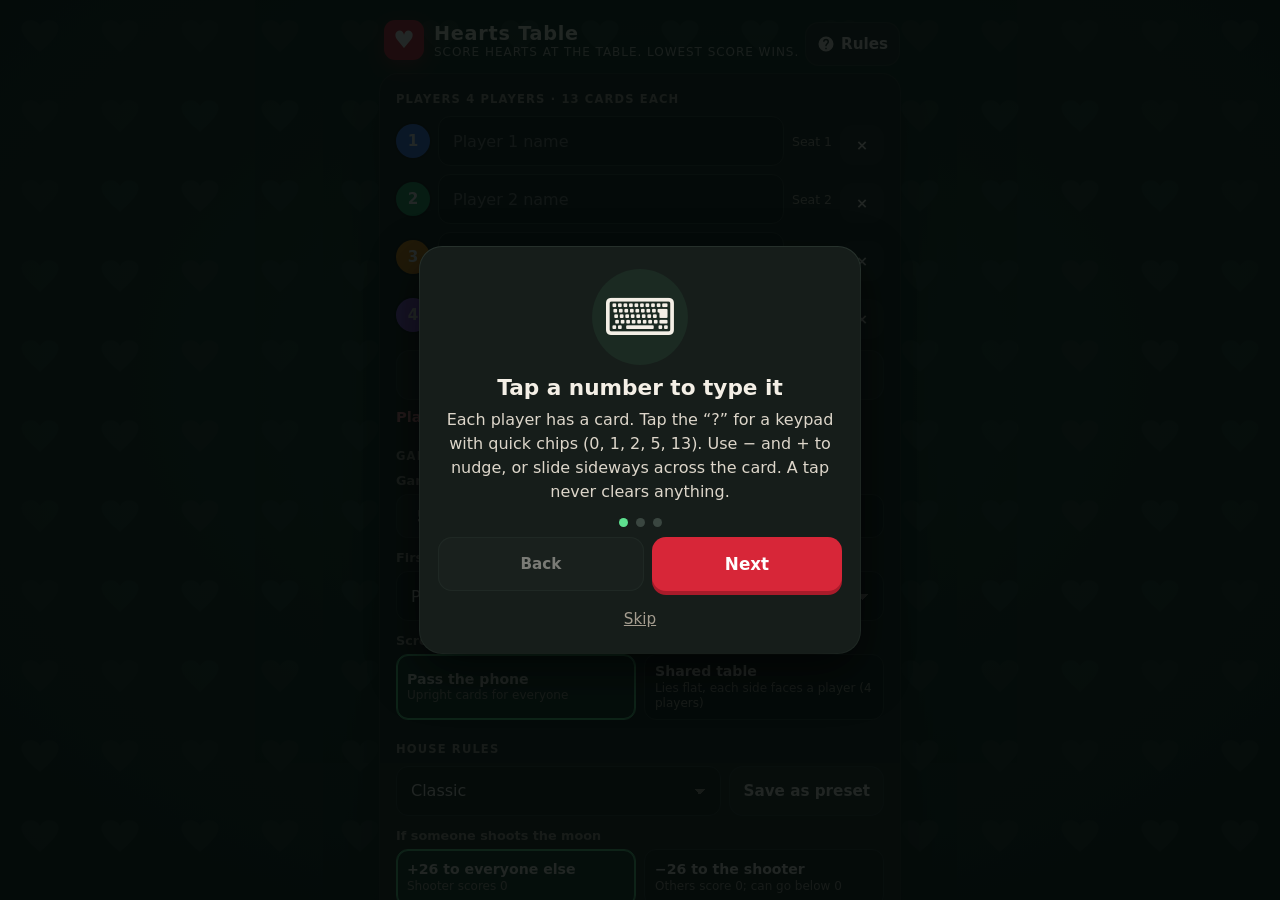
==== publish/index.html @ ed2d2f63 "Hearts Table v5: pass-the-phone scorekeeper, shared-table option, history, tests" ====
<!DOCTYPE html>
<html lang="en">
<head>
<meta charset="utf-8">
<meta name="viewport" content="width=device-width, initial-scale=1, maximum-scale=1, user-scalable=no, viewport-fit=cover">
<meta name="theme-color" content="#08120e">
<meta name="color-scheme" content="dark">
<meta name="apple-mobile-web-app-capable" content="yes">
<meta name="mobile-web-app-capable" content="yes">
<meta name="apple-mobile-web-app-status-bar-style" content="black-translucent">
<meta name="apple-mobile-web-app-title" content="Hearts">
<meta name="format-detection" content="telephone=no">
<meta name="description" content="A Hearts scorekeeper for 3 to 6 players. Scores stay on this device.">
<meta name="referrer" content="no-referrer">
<title>Hearts Table</title>
<link rel="manifest" href="manifest.webmanifest">
<link rel="apple-touch-icon" href="apple-touch-icon.png">
<link rel="icon" href="data:image/svg+xml,%3Csvg xmlns='http://www.w3.org/2000/svg' viewBox='0 0 64 64'%3E%3Crect width='64' height='64' rx='14' fill='%23f7f1e5'/%3E%3Cpath d='M32 52S8 36 8 22a12 12 0 0 1 24-4 12 12 0 0 1 24 4c0 14-24 30-24 30z' fill='%23d72638'/%3E%3C/svg%3E">
<style>
:root {
  --felt: #143d2e; --felt-deep: #0b2218; --cream: #f7f1e5; --paper: #fffdf7;
  --ink: #1c1916; --muted: #6b6258; --line: #e4d9c5;
  --heart: #d72638; --heart-deep: #a81b2a; --gold: #c9a227;
  --good: #1f7a4d; --bad: #c0392b;
  --shadow: 0 10px 28px rgba(0,0,0,.28);
  --side: 28vmin; --vert: 27vh; --gap: 8px;
  --sans: system-ui, -apple-system, "SF Pro Text", "Segoe UI", Roboto, sans-serif;
}
* { box-sizing: border-box; -webkit-tap-highlight-color: transparent; }
html, body {
  margin: 0; padding: 0; height: 100%; overflow: hidden; overscroll-behavior: none;
  background: var(--felt-deep); color: var(--ink); font-family: var(--sans);
  -webkit-user-select: none; user-select: none; -webkit-touch-callout: none;
  touch-action: manipulation; -webkit-text-size-adjust: 100%;
}
@supports (height: 100dvh) { :root { --vert: 27dvh; } }
body {
  background: radial-gradient(1400px 900px at 50% 40%, #1c553f 0%, var(--felt) 48%, var(--felt-deep) 100%);
}
body::before {
  content: ""; position: fixed; inset: 0; pointer-events: none; opacity: .06;
  background-image: url("data:image/svg+xml,%3Csvg xmlns='http://www.w3.org/2000/svg' width='80' height='80' viewBox='0 0 80 80'%3E%3Cpath d='M40 26c-3.2-6.8-12-7.4-16.2-3.2C19.4 27.2 19.6 35 40 52 60.4 35 60.6 27.2 56.2 22.8 52 18.6 43.2 19.2 40 26z' fill='%23fff'/%3E%3C/svg%3E");
}
button, input { font-family: inherit; }
button { cursor: pointer; border: 0; }
button:disabled { cursor: default; opacity: .45; }
input { -webkit-user-select: text; user-select: text; }
h1, h2, p { margin: 0; }
[hidden] { display: none !important; }
svg.ic { width: 1.2em; height: 1.2em; fill: currentColor; flex: 0 0 auto; }

/* ---------- setup ---------- */
.setup {
  position: fixed; inset: 0; overflow-y: auto; touch-action: pan-y; -webkit-overflow-scrolling: touch;
  padding: calc(14px + env(safe-area-inset-top)) 14px calc(24px + env(safe-area-inset-bottom));
}
.setup .wrap { width: min(520px, 100%); margin: 0 auto; }
.brand { display: flex; align-items: center; gap: 10px; color: var(--cream); padding: 6px 4px 14px; }
.brand-mark { width: 40px; height: 40px; border-radius: 11px; background: var(--cream); color: var(--heart); display: grid; place-items: center; font-size: 24px; }
.brand h1 { font-size: 1.2rem; letter-spacing: .04em; }
.brand .sub { font-size: .75rem; letter-spacing: .08em; text-transform: uppercase; color: rgba(247,241,229,.7); }
.sheet-card { background: var(--cream); border-radius: 18px; box-shadow: var(--shadow); padding: 18px 16px 16px; }
.kicker { font-size: .72rem; letter-spacing: .1em; text-transform: uppercase; color: var(--muted); font-weight: 700; margin-bottom: 10px; }
.lede { color: var(--muted); font-size: .95rem; line-height: 1.4; margin: -4px 0 14px; }
label.field { display: block; margin-bottom: 12px; }
label.field span, .field-label { display: block; font-size: .8rem; font-weight: 650; color: var(--muted); margin-bottom: 6px; }
input[type="text"], input[type="number"] {
  width: 100%; min-height: 48px; border: 1.5px solid var(--line); background: var(--paper);
  border-radius: 12px; padding: 0 14px; font-size: 16px; color: var(--ink); outline: none;
}
input:focus { border-color: #2f6b52; box-shadow: 0 0 0 3px rgba(31,122,77,.18); }
.seg { display: grid; grid-template-columns: 1fr 1fr; gap: 8px; margin-bottom: 18px; }
.seg button {
  min-height: 58px; padding: 8px 10px; border-radius: 12px; border: 1.5px solid var(--line);
  background: var(--paper); color: var(--ink); text-align: left; font-size: .88rem; font-weight: 650; line-height: 1.25;
}
.seg button small { display: block; font-weight: 500; color: var(--muted); font-size: .75rem; }
.seg button[aria-pressed="true"] { border-color: #2f6b52; background: #e7f3ec; box-shadow: inset 0 0 0 1px #2f6b52; }
.primary, .ghost, .danger { border-radius: 14px; font-weight: 700; }
.primary { width: 100%; min-height: 54px; background: var(--heart); color: #fff; font-size: 1.05rem; box-shadow: 0 4px 0 var(--heart-deep); }
.primary:active { transform: translateY(2px); box-shadow: 0 2px 0 var(--heart-deep); }
.primary:disabled { box-shadow: none; transform: none; }
.ghost { min-height: 46px; padding: 0 14px; background: #efe7d6; color: var(--ink); font-size: .95rem; }
.danger { min-height: 46px; padding: 0 14px; background: #f8e4e4; color: var(--heart-deep); font-size: .95rem; }
.seatmap { display: grid; place-items: center; margin: 2px 0 14px; color: var(--muted); font-size: .8rem; text-align: center; line-height: 1.4; }
.wake-note { margin-top: 12px; font-size: .82rem; color: var(--muted); line-height: 1.4; }

/* ---------- table ---------- */
.table {
  position: fixed; inset: 0; display: grid;
  grid-template-columns: var(--side) 1fr var(--side);
  grid-template-rows: var(--vert) 1fr var(--vert);
  gap: var(--gap);
  padding: calc(var(--gap) + env(safe-area-inset-top)) calc(var(--gap) + env(safe-area-inset-right)) calc(var(--gap) + env(safe-area-inset-bottom)) calc(var(--gap) + env(safe-area-inset-left));
  touch-action: none;
}
.table * { touch-action: none; }
.q { position: relative; min-width: 0; min-height: 0; }
.q-top { grid-column: 1 / 4; grid-row: 1; }
.q-bottom { grid-column: 1 / 4; grid-row: 3; }
.q-left { grid-column: 1; grid-row: 2; }
.q-right { grid-column: 3; grid-row: 2; }
.hub { grid-column: 2; grid-row: 2; }

.panel {
  position: absolute; left: 50%; top: 50%;
  transform: translate(-50%, -50%) rotate(var(--rot, 0deg));
  background: var(--paper); border-radius: clamp(14px, 3vmin, 26px);
  box-shadow: 0 6px 18px rgba(0,0,0,.28), inset 0 0 0 2px rgba(255,255,255,.35);
  display: flex; justify-content: space-between; align-items: stretch; gap: 10px;
  padding: clamp(8px, 1.8vmin, 16px) clamp(10px, 2.4vmin, 20px);
  touch-action: none; cursor: grab; z-index: 1;
}
.panel.jogging { z-index: 40; box-shadow: 0 0 0 4px rgba(255,255,255,.65), 0 10px 26px rgba(0,0,0,.4); }
.panel.lead { box-shadow: 0 6px 18px rgba(0,0,0,.28), 0 0 0 3px var(--gold); }
.panel .pcol { display: flex; flex-direction: column; justify-content: space-between; min-width: 0; pointer-events: none; }
.panel .pright { align-items: flex-end; pointer-events: none; }
.pname { font-weight: 780; font-size: clamp(.95rem, 2.6vmin, 1.5rem); white-space: nowrap; overflow: hidden; text-overflow: ellipsis; letter-spacing: .01em; }
.ptotal { font-weight: 800; font-size: clamp(2.1rem, 8.4vmin, 4.6rem); line-height: 1; letter-spacing: -.03em; font-variant-numeric: tabular-nums; }
.ptotal small { display: block; font-size: .72rem; letter-spacing: .12em; text-transform: uppercase; font-weight: 700; opacity: .6; margin-bottom: 2px; }
.ppass { font-size: clamp(.68rem, 1.8vmin, .95rem); font-weight: 700; letter-spacing: .05em; text-transform: uppercase; opacity: .65; white-space: nowrap; }
.ptag { font-size: .68rem; letter-spacing: .1em; text-transform: uppercase; font-weight: 800; color: #8a6d12; min-height: 1em; }
.pval {
  min-width: 1.7em; padding: .04em .22em; text-align: center; background: rgba(255,255,255,.92);
  border: 2px solid var(--line); border-radius: 14px; color: var(--ink);
  font-size: clamp(2rem, 7.4vmin, 4rem); font-weight: 800; line-height: 1.12; font-variant-numeric: tabular-nums;
}
.pval.unknown { color: var(--muted); font-weight: 650; }
.panel.jogging .pval { border-color: #2f6b52; background: #e7f3ec; }
.pacts { display: flex; gap: 8px; pointer-events: auto; }
.rest-btn, .moon-btn {
  min-height: clamp(34px, 5.4vmin, 48px); border-radius: 12px; border: 1.5px solid var(--line);
  background: #fff; color: var(--ink); font-weight: 800; font-size: clamp(.68rem, 1.9vmin, .9rem);
  letter-spacing: .05em; text-transform: uppercase; padding: 0 12px; display: inline-flex; align-items: center; justify-content: center;
}
.rest-btn { background: #e7f3ec; color: var(--good); border-color: #bfe0cd; }
.moon-btn { min-width: clamp(34px, 5.4vmin, 48px); padding: 0; background: #1c2438; color: #f3e2a8; border-color: #1c2438; }
.moon-btn svg { width: 1.5em; height: 1.5em; }
.panel.heat-dark { color: #fffdf7; }
.panel.heat-dark .ptag { color: #fff3c0; }
.panel.heat-dark .pval { color: var(--ink); }

/* ---------- aperture dial (per seat, rotates with the panel) ---------- */
.qdial {
  position: absolute; left: 50%; bottom: calc(100% + 10px); transform: translateX(-50%);
  width: clamp(240px, 50vmin, 360px); pointer-events: none; z-index: 5;
}
.jog-card {
  background: #141210; color: #fffdf7; border-radius: 24px; padding: 12px 10px 10px; text-align: center;
  box-shadow: 0 18px 44px rgba(0,0,0,.55), 0 0 0 2px rgba(255,255,255,.12);
}
.jog-name { font-size: .78rem; letter-spacing: .1em; text-transform: uppercase; font-weight: 700; color: rgba(247,241,229,.68); }
.jog-value { font-size: clamp(2.8rem, 8vmin, 4.4rem); font-weight: 780; letter-spacing: -.04em; line-height: 1; margin: 2px 0; font-variant-numeric: tabular-nums; color: #fffdf7; text-shadow: 0 0 24px rgba(255,45,61,.18); }
.jog-caption { min-height: 1.15em; color: #ff9aa3; font-weight: 800; letter-spacing: .08em; text-transform: uppercase; font-size: .72rem; }
.jog-dial { position: relative; height: clamp(58px, 9vmin, 84px); margin: 4px 0 0; overflow: hidden; }
.jog-arc { position: absolute; left: 50%; top: 14px; width: 0; height: 0; }
.jog-tick { position: absolute; left: 0; top: 0; width: 40px; margin-left: -20px; display: flex; flex-direction: column; align-items: center; color: rgba(255,253,247,.9); font-weight: 700; font-variant-numeric: tabular-nums; will-change: transform, opacity; }
.jog-tick-mark { width: 2px; height: 12px; border-radius: 2px; background: rgba(255,253,247,.42); margin-bottom: 5px; }
.jog-tick.current .jog-tick-mark { width: 3px; height: 18px; background: currentColor; }
.jog-tick-num { font-size: .95rem; line-height: 1; }
.jog-tick.current .jog-tick-num { font-size: 1.12rem; font-weight: 800; }
.jog-notch { position: absolute; left: 50%; top: 0; z-index: 2; width: 0; height: 0; border-left: 6px solid transparent; border-right: 6px solid transparent; border-top: 8px solid #fffdf7; transform: translateX(-50%); }
.jog-fade { position: absolute; inset: 0; z-index: 3; background: linear-gradient(90deg, #141210 0%, rgba(20,18,16,0) 22%, rgba(20,18,16,0) 78%, #141210 100%); }
.jog-range { display: flex; justify-content: space-between; padding: 0 16px; font-size: .75rem; font-weight: 700; color: rgba(247,241,229,.55); }
.jog-moon { margin: 8px 12px 2px; display: none; align-items: center; gap: 8px; color: #f3e2a8; font-size: .72rem; font-weight: 800; letter-spacing: .08em; text-transform: uppercase; }
.jog-moon.on { display: flex; }
.jog-moon .bar { flex: 1; height: 8px; border-radius: 8px; background: rgba(255,255,255,.16); overflow: hidden; }
.jog-moon .bar i { display: block; height: 100%; width: 0%; background: linear-gradient(90deg, #f3e2a8, #ff4d5e); }
.jog-moon svg { width: 1.5em; height: 1.5em; }

/* ---------- hub ---------- */
.hub {
  position: relative; display: flex; flex-direction: column; align-items: center; justify-content: center; gap: clamp(6px, 1.4vmin, 14px);
  color: var(--cream); text-align: center; z-index: 2; min-width: 0;
}
.hub-round { font-size: clamp(1.3rem, 4.2vmin, 2.4rem); font-weight: 800; letter-spacing: .01em; }
.hub-meta { font-size: clamp(.72rem, 1.9vmin, 1rem); opacity: .8; font-weight: 650; }
.pass-glyph { width: clamp(46px, 11vmin, 96px); height: clamp(46px, 11vmin, 96px); color: #f3e2a8; }
.pass-glyph svg { width: 100%; height: 100%; fill: none; stroke: currentColor; stroke-width: 4; stroke-linecap: round; stroke-linejoin: round; }
.pass-glyph polygon { fill: currentColor; stroke: none; }
.pass-label { font-weight: 800; letter-spacing: .08em; text-transform: uppercase; font-size: clamp(.78rem, 2.2vmin, 1.1rem); color: #f3e2a8; }
.hub .primary { width: min(100%, 260px); min-height: clamp(48px, 8vmin, 72px); font-size: clamp(1rem, 2.8vmin, 1.5rem); display: inline-flex; align-items: center; justify-content: center; gap: 8px; }
.hub-row { display: flex; gap: clamp(6px, 1.2vmin, 12px); justify-content: center; flex-wrap: wrap; }
.hub-btn {
  min-width: clamp(44px, 7.4vmin, 68px); min-height: clamp(44px, 7.4vmin, 68px); border-radius: 16px; background: rgba(255,255,255,.12);
  color: var(--cream); display: inline-flex; flex-direction: column; align-items: center; justify-content: center; gap: 2px; font-size: clamp(.6rem, 1.5vmin, .78rem); font-weight: 700; padding: 0 8px;
}
.hub-btn svg { width: clamp(20px, 3.4vmin, 30px); height: clamp(20px, 3.4vmin, 30px); }
.hub-btn:active { transform: scale(.96); background: rgba(255,255,255,.2); }
.hub-status { font-size: clamp(.68rem, 1.7vmin, .9rem); font-weight: 700; opacity: .9; font-variant-numeric: tabular-nums; }
.hub-status.ok { color: #9fe8bd; }
.hub-status.bad { color: #ffb0a8; }
.hub-hint { font-size: clamp(.62rem, 1.5vmin, .8rem); opacity: .6; line-height: 1.3; max-width: 22em; }
.wake { display: inline-flex; align-items: center; gap: 6px; font-size: clamp(.62rem, 1.5vmin, .8rem); font-weight: 700; background: rgba(255,255,255,.1); color: var(--cream); border-radius: 99px; padding: 5px 10px; min-height: 28px; }
.wake i { width: 8px; height: 8px; border-radius: 50%; background: #6b6258; display: inline-block; }
.wake.on i { background: #5ee08f; box-shadow: 0 0 8px #5ee08f; }
.wake.warn { background: rgba(255,200,120,.2); color: #ffd9a0; }
.wake.warn i { background: #ffb347; }
.winner { background: linear-gradient(180deg, #f8e7a6, #f1d57a); color: #3a2d08; border-radius: 18px; padding: 12px 14px; box-shadow: var(--shadow); width: min(100%, 280px); }
.winner h2 { font-size: clamp(1.1rem, 3.4vmin, 1.9rem); }
.winner p { margin-top: 2px; font-size: clamp(.8rem, 2vmin, 1rem); }
.edit-banner { background: rgba(255,255,255,.14); border-radius: 14px; padding: 8px 12px; font-weight: 700; font-size: clamp(.78rem, 2vmin, 1rem); width: min(100%, 280px); }

/* ---------- toast / modal / sheet ---------- */
.toast { position: fixed; left: 50%; top: 50%; transform: translate(-50%, -50%); z-index: 150; background: #1c1916; color: #fff; padding: 14px 18px; border-radius: 14px; font-size: 1rem; max-width: min(420px, calc(100% - 28px)); text-align: center; box-shadow: var(--shadow); display: none; pointer-events: none; }
.toast.show { display: block; }
.modal-back { position: fixed; inset: 0; z-index: 120; background: rgba(0,0,0,.5); display: none; align-items: center; justify-content: center; padding: 16px; touch-action: pan-y; }
.modal-back.show { display: flex; }
.modal { width: min(460px, 100%); max-height: 92%; overflow-y: auto; background: var(--cream); border-radius: 20px; padding: 18px 16px 16px; box-shadow: var(--shadow); }
.modal h2 { font-size: 1.15rem; margin-bottom: 8px; }
.modal p { color: var(--muted); font-size: .95rem; line-height: 1.4; margin-bottom: 14px; }
.row-actions { display: flex; gap: 8px; margin-top: 10px; }
.row-actions > * { flex: 1; }
.sheet { position: fixed; inset: 0; z-index: 110; background: rgba(8,20,14,.82); display: none; padding: calc(14px + env(safe-area-inset-top)) 14px calc(14px + env(safe-area-inset-bottom)); overflow-y: auto; touch-action: pan-y; -webkit-overflow-scrolling: touch; }
.sheet.show { display: block; }
.sheet .wrap { width: min(540px, 100%); margin: 0 auto; }
.sheet-head { display: flex; align-items: center; justify-content: space-between; color: var(--cream); margin-bottom: 10px; }
.sheet-head h2 { font-size: 1.2rem; }
.sheet-head .ghost { min-height: 44px; }
.hist-item { background: var(--cream); border-radius: 16px; padding: 12px 14px; margin-bottom: 10px; }
.hist-item .top { display: flex; justify-content: space-between; align-items: baseline; margin-bottom: 6px; }
.hist-item .rlabel { font-weight: 800; }
.hist-item .rpass { color: var(--muted); font-size: .82rem; }
.hist-grid { display: grid; grid-template-columns: 1fr 1fr; gap: 2px 12px; font-size: .92rem; }
.hist-grid span { color: var(--muted); }
.hist-grid strong { font-weight: 800; }
.moon-note { margin-top: 6px; font-size: .82rem; color: #3a3a6a; font-weight: 700; }
.menu-list { display: grid; gap: 10px; }
.menu-list .ghost, .menu-list .danger { width: 100%; text-align: left; padding: 0 16px; min-height: 54px; }
.empty { color: var(--cream); opacity: .8; }

/* ---------- moon stage ---------- */
#moon-stage { position: fixed; inset: 0; z-index: 200; overflow: hidden; background: #05070f; cursor: pointer; touch-action: none; }
.moon-sky {
  position: absolute; inset: 0;
  background:
    radial-gradient(2px 2px at 12% 18%, #fff 50%, transparent 52%), radial-gradient(1.5px 1.5px at 28% 62%, #fff 50%, transparent 52%),
    radial-gradient(2px 2px at 44% 10%, #fff 50%, transparent 52%), radial-gradient(1.5px 1.5px at 63% 30%, #fff 50%, transparent 52%),
    radial-gradient(2.5px 2.5px at 78% 14%, #fff 50%, transparent 52%), radial-gradient(1.5px 1.5px at 88% 52%, #fff 50%, transparent 52%),
    radial-gradient(2px 2px at 8% 84%, #fff 50%, transparent 52%), radial-gradient(1.5px 1.5px at 52% 88%, #fff 50%, transparent 52%),
    radial-gradient(2px 2px at 92% 90%, #fff 50%, transparent 52%), radial-gradient(1.5px 1.5px at 35% 40%, #fff 50%, transparent 52%),
    radial-gradient(900px 700px at 50% 38%, #1b2b5c 0%, #0b1330 55%, #05070f 100%);
}
.moon-svg { position: absolute; inset: 0; width: 100%; height: 100%; overflow: visible; }
.moon-cap { position: absolute; left: 50%; top: calc(100% - 7vmin); width: 0; height: 0; color: #fffdf7; z-index: 3; pointer-events: none; }
.moon-cap[data-rot="180"] { top: 7vmin; }
.moon-cap[data-rot="90"] { left: 5.5vmin; top: 50%; }
.moon-cap[data-rot="270"] { left: calc(100% - 5.5vmin); top: 50%; }
.moon-cap .capin { position: absolute; width: min(90vw, 78vh); left: calc(min(90vw, 78vh) / -2); top: -1.6em; text-align: center; transform: rotate(var(--rot, 0deg)); }
.moon-cap b { display: block; font-size: clamp(1.3rem, 5.4vmin, 3rem); font-weight: 900; text-shadow: 0 2px 10px rgba(0,0,0,.7); letter-spacing: .01em; }
.moon-cap span { display: block; font-size: clamp(.8rem, 2.4vmin, 1.3rem); font-weight: 700; opacity: .85; text-shadow: 0 2px 8px rgba(0,0,0,.7); }
.moon-hint { position: absolute; left: 0; right: 0; top: calc(env(safe-area-inset-top) + 6px); text-align: center; color: rgba(255,255,255,.5); font-size: .78rem; letter-spacing: .1em; text-transform: uppercase; pointer-events: none; }

</style>
<style>
/* ---------- v4: dark look + new screens ---------- */
:root { --night: #0a1210; --card: #161d1a; --card2: #1e2723; --edge: #2c3832; --text: #f4efe6; --dim: #a59d90; }
body { background: radial-gradient(1300px 900px at 50% 42%, #173a2c 0%, #0e2219 45%, #070d0a 100%); color: var(--text); }
.sheet-card, .modal { background: var(--card); color: var(--text); box-shadow: 0 18px 48px rgba(0,0,0,.55), 0 0 0 1px var(--edge); }
.kicker, .lede, .seatmap, .wake-note, label.field span, .field-label, .modal p { color: var(--dim); }
input[type="text"], input[type="number"], select {
  width: 100%; min-height: 50px; border: 1.5px solid var(--edge); background: #0f1513; color: var(--text);
  border-radius: 12px; padding: 0 14px; font-size: 16px; outline: none; font-family: inherit;
}
select { appearance: none; -webkit-appearance: none; background-image: linear-gradient(45deg, transparent 50%, var(--dim) 50%), linear-gradient(135deg, var(--dim) 50%, transparent 50%); background-position: calc(100% - 20px) 22px, calc(100% - 14px) 22px; background-size: 6px 6px; background-repeat: no-repeat; padding-right: 34px; text-overflow: ellipsis; }
input:focus, select:focus { border-color: #5ee08f; box-shadow: 0 0 0 3px rgba(94,224,143,.18); }
.seg button { background: #0f1513; color: var(--text); border-color: var(--edge); }
.seg button small { color: var(--dim); }
.seg button[aria-pressed="true"] { border-color: #5ee08f; background: #143425; box-shadow: inset 0 0 0 1px #5ee08f; }
.ghost { background: var(--card2); color: var(--text); box-shadow: inset 0 0 0 1px var(--edge); }
.danger { background: #3a171c; color: #ffadb5; box-shadow: inset 0 0 0 1px #5a2129; }
.ghost.wide { width: 100%; min-height: 50px; margin-top: 10px; display: inline-flex; align-items: center; justify-content: center; gap: 8px; }
.ghost.small, .primary.small { min-height: 40px; font-size: .9rem; padding: 0 12px; width: auto; box-shadow: none; }
.link { background: none; color: var(--dim); text-decoration: underline; min-height: 44px; font-size: .95rem; width: 100%; margin-top: 6px; }
.count { background: #d72638; color: #fff; border-radius: 99px; padding: 1px 8px; font-size: .78rem; font-weight: 800; }
.count:empty { display: none; }
.two { display: grid; grid-template-columns: 1fr 1fr; gap: 10px; }
.brand-mark { background: #d72638; color: #fff; box-shadow: 0 6px 18px rgba(215,38,56,.4); }
.roster-wrap { margin-bottom: 12px; }
.roster { display: flex; flex-wrap: wrap; gap: 8px; }
.chip-btn { min-height: 40px; padding: 0 14px; border-radius: 99px; background: var(--card2); color: var(--text); font-weight: 700; font-size: .92rem; box-shadow: inset 0 0 0 1px var(--edge); }
.chip-btn.used { background: #143425; box-shadow: inset 0 0 0 1.5px #5ee08f; color: #b9f5cf; }
:focus-visible { outline: 3px solid #f3e2a8; outline-offset: 2px; }

/* panels: chips, delta, pop */
.pchips { display: flex; gap: 6px; justify-content: flex-end; min-height: 1.4em; }
.chip { font-size: clamp(.6rem, 1.6vmin, .8rem); font-weight: 800; letter-spacing: .06em; text-transform: uppercase; border-radius: 99px; padding: 2px 8px; line-height: 1.4; }
.chip.rank { background: rgba(0,0,0,.08); color: inherit; }
.chip.rank:empty { display: none; }
.chip.dealer { background: #1c2438; color: #f3e2a8; }
.panel.heat-dark .chip.rank { background: rgba(255,255,255,.2); }
.ptotal-wrap { display: flex; align-items: baseline; gap: 8px; min-width: 0; }
.pdelta { font-size: clamp(.62rem, 1.7vmin, .9rem); font-weight: 700; opacity: .6; white-space: nowrap; }
.ptotal.bump { color: #d72638; }
.panel.heat-dark .ptotal.bump { color: #fff3c0; }
.pval.pop { animation: pop .22s ease-out; }
@keyframes pop { 0% { transform: scale(1.18); } 100% { transform: scale(1); } }
.panel { transition: background-color .5s ease, box-shadow .3s ease; }
.panel:focus-visible { outline: 4px solid #f3e2a8; outline-offset: 3px; }

/* hub additions */
.hand-meter { width: min(100%, 220px); height: 8px; border-radius: 8px; background: rgba(255,255,255,.12); overflow: hidden; }
.hand-meter i { display: block; height: 100%; width: 0; background: linear-gradient(90deg, #fffdf7, #ff4d5e); border-radius: 8px; transition: width .25s ease; }
.hand-meter.ok i { background: linear-gradient(90deg, #5ee08f, #9fe8bd); }
.hub-btn:disabled { opacity: .35; }
.winner .row-actions { margin-top: 8px; }
.winner .ghost.small { background: rgba(0,0,0,.12); color: #3a2d08; box-shadow: none; }
.edit-banner .ghost.small { margin-left: 8px; min-height: 34px; }

/* sheets */
.sheet { background: rgba(4,9,7,.9); backdrop-filter: blur(6px); -webkit-backdrop-filter: blur(6px); }
.sheet.show { animation: fadeUp .22s ease-out; }
@keyframes fadeUp { from { opacity: 0; transform: translateY(14px); } to { opacity: 1; transform: none; } }
.hist-item { background: var(--card); color: var(--text); box-shadow: 0 0 0 1px var(--edge); }
.hist-item .rpass, .hist-grid span { color: var(--dim); }
.hist-grid small { color: var(--dim); font-size: .78rem; }
.hist-grid .shooter strong { color: #f3e2a8; }
.moon-note { color: #f3e2a8; }
.menu-list .ghost, .menu-list .danger { display: flex; align-items: center; gap: 10px; }
.toggles { display: grid; grid-template-columns: repeat(3, 1fr); gap: 8px; }
.toggle { min-height: 64px; border-radius: 14px; background: var(--card2); color: var(--text); box-shadow: inset 0 0 0 1px var(--edge); display: flex; flex-direction: column; align-items: center; justify-content: center; gap: 8px; font-weight: 700; font-size: .85rem; }
.toggle i { width: 38px; height: 22px; border-radius: 22px; background: #3b4641; position: relative; transition: background .2s; }
.toggle i::after { content: ""; position: absolute; left: 3px; top: 3px; width: 16px; height: 16px; border-radius: 50%; background: #fff; transition: transform .2s; }
.toggle[aria-pressed="true"] i { background: #2fa866; }
.toggle[aria-pressed="true"] i::after { transform: translateX(16px); }
.modal-back.show .modal { animation: fadeUp .2s ease-out; }
.resume-list { list-style: none; padding: 0; margin: 0 0 8px; display: grid; grid-template-columns: 1fr 1fr; gap: 6px 14px; }
.resume-list li { display: flex; justify-content: space-between; background: var(--card2); border-radius: 10px; padding: 8px 12px; }
.toast { background: #f4efe6; color: #1c1916; font-weight: 700; }

/* history screen */
.history { position: fixed; inset: 0; z-index: 115; background: var(--night); color: var(--text); overflow-y: auto; touch-action: pan-y; -webkit-overflow-scrolling: touch;
  padding: calc(12px + env(safe-area-inset-top)) 14px calc(24px + env(safe-area-inset-bottom)); -webkit-user-select: text; user-select: text; }
.history .wrap { width: min(760px, 100%); margin: 0 auto; }
.hist-head { display: grid; grid-template-columns: auto 1fr auto; align-items: center; gap: 10px; margin-bottom: 12px; }
.hist-head h2 { font-size: 1.35rem; text-align: center; }
.hist-mode { font-size: .72rem; color: var(--dim); letter-spacing: .06em; text-transform: uppercase; }
.tabs { display: grid; grid-template-columns: 1fr 1fr; background: var(--card); border-radius: 14px; padding: 4px; margin-bottom: 14px; box-shadow: 0 0 0 1px var(--edge); }
.tabs button { min-height: 44px; border-radius: 11px; background: none; color: var(--dim); font-weight: 800; font-size: .95rem; }
.tabs button[aria-selected="true"] { background: var(--card2); color: var(--text); box-shadow: inset 0 0 0 1px var(--edge); }
.game-list { display: grid; gap: 10px; }
.game-row { text-align: left; width: 100%; background: var(--card); color: var(--text); border-radius: 16px; padding: 14px; box-shadow: 0 0 0 1px var(--edge); display: grid; gap: 8px; }
.game-row:active { transform: scale(.99); }
.gr-top { display: flex; justify-content: space-between; gap: 10px; font-size: .82rem; color: var(--dim); }
.gr-win { display: flex; align-items: center; gap: 8px; font-weight: 850; font-size: 1.1rem; color: #f3e2a8; }
.gr-players { display: flex; flex-wrap: wrap; gap: 6px; }
.gr-players span { background: var(--card2); border-radius: 99px; padding: 4px 10px; font-size: .88rem; }
.gr-players span.w { background: #3b3214; color: #f3e2a8; }
.empty-card { background: var(--card); border-radius: 18px; padding: 28px 18px; text-align: center; box-shadow: 0 0 0 1px var(--edge); }
.empty-card svg { width: 44px; height: 44px; color: #f3e2a8; }
.empty-card p { margin-top: 8px; }
.muted { color: var(--dim); }
.small { font-size: .82rem; line-height: 1.4; margin-top: 8px; }
.backup { margin-top: 18px; }
.detail-head { background: var(--card); border-radius: 16px; padding: 14px; box-shadow: 0 0 0 1px var(--edge); margin-bottom: 12px; }
.dh-win { display: flex; align-items: center; gap: 8px; font-size: 1.3rem; font-weight: 850; color: #f3e2a8; }
.dh-meta, .dh-moons { margin-top: 6px; color: var(--dim); font-size: .88rem; line-height: 1.4; }
.dh-moons { color: #cfd7ff; }
.scoresheet { overflow-x: auto; background: var(--card); border-radius: 16px; box-shadow: 0 0 0 1px var(--edge); margin-bottom: 12px; }
.scoresheet table { width: 100%; border-collapse: collapse; font-variant-numeric: tabular-nums; }
.scoresheet th, .scoresheet td { padding: 8px 6px; text-align: center; border-bottom: 1px solid var(--edge); }
.scoresheet th { font-size: .8rem; color: var(--dim); font-weight: 800; position: sticky; top: 0; background: var(--card); white-space: nowrap; max-width: 6em; overflow: hidden; text-overflow: ellipsis; }
.scoresheet td b { display: block; font-size: 1.02rem; }
.scoresheet td small { display: block; font-size: .72rem; color: var(--dim); }
.scoresheet td.h, .scoresheet td.ps { color: var(--dim); font-weight: 700; width: 2.4em; }
.scoresheet tr.moon { background: rgba(124,140,255,.08); }
.scoresheet td.shooter b { color: #cfd7ff; }
.scoresheet tfoot td { font-weight: 900; font-size: 1.1rem; border-bottom: 0; }
.scoresheet tfoot td.win { color: #f3e2a8; background: rgba(243,226,168,.1); }
.stat-summary { display: grid; grid-template-columns: repeat(4, 1fr); gap: 8px; margin-bottom: 12px; }
.stat-summary div, .sc-grid div { background: var(--card); border-radius: 14px; padding: 10px 6px; text-align: center; box-shadow: 0 0 0 1px var(--edge); }
.stat-summary b, .sc-grid b { display: block; font-size: 1.3rem; font-weight: 850; font-variant-numeric: tabular-nums; }
.stat-summary span, .sc-grid span { font-size: .72rem; color: var(--dim); text-transform: uppercase; letter-spacing: .06em; font-weight: 700; }
.stat-list { display: grid; gap: 10px; grid-template-columns: repeat(auto-fill, minmax(300px, 1fr)); }
.stat-card { background: var(--card); border-radius: 16px; padding: 14px; box-shadow: 0 0 0 1px var(--edge); }
.stat-card.top { box-shadow: 0 0 0 2px #c9a227; }
.sc-head { display: flex; justify-content: space-between; align-items: baseline; }
.sc-name { font-weight: 850; font-size: 1.15rem; }
.sc-pct { color: #f3e2a8; font-weight: 800; }
.sc-bar { height: 6px; border-radius: 6px; background: var(--card2); margin: 8px 0 10px; overflow: hidden; }
.sc-bar i { display: block; height: 100%; background: linear-gradient(90deg, #f3e2a8, #c9a227); }
.sc-grid { display: grid; grid-template-columns: repeat(3, 1fr); gap: 6px; }
.sc-grid div { background: var(--card2); box-shadow: none; }
.sc-grid b { font-size: 1.1rem; }

/* winner screen */
.winner-screen { position: fixed; inset: 0; z-index: 130; display: grid; place-items: center; padding: 18px; background: radial-gradient(900px 700px at 50% 40%, rgba(60,40,6,.92), rgba(4,8,6,.96)); animation: fadeUp .35s ease-out; overflow-y: auto; }
#confetti { position: fixed; inset: 0; width: 100%; height: 100%; pointer-events: none; }
.ws-card { position: relative; width: min(460px, 100%); background: var(--card); border-radius: 26px; padding: 24px 18px 14px; text-align: center; box-shadow: 0 24px 60px rgba(0,0,0,.6), 0 0 0 2px #c9a227; }
.ws-trophy svg { width: 64px; height: 64px; color: #f3e2a8; filter: drop-shadow(0 6px 18px rgba(243,226,168,.5)); }
.ws-card h2 { font-size: clamp(1.8rem, 7vmin, 2.6rem); margin: 4px 0 6px; color: #f3e2a8; }
.ws-card p { color: var(--dim); line-height: 1.4; margin-bottom: 14px; }
.ws-standings { list-style: none; padding: 0; margin: 0 0 16px; display: grid; gap: 6px; }
.ws-standings li { display: grid; grid-template-columns: 3em 1fr auto; align-items: center; background: var(--card2); border-radius: 12px; padding: 10px 14px; font-size: 1.05rem; text-align: left; }
.ws-standings li.win { background: #3b3214; color: #f3e2a8; font-weight: 800; }
.ws-standings .pos { color: var(--dim); font-weight: 800; font-size: .85rem; }
.ws-standings b { font-size: 1.25rem; font-variant-numeric: tabular-nums; }
.ws-standings em { font-style: normal; color: #cfd7ff; }
.ws-card .row-actions { margin-top: 10px; }

/* calm moon (reduced motion) */
.calm-moon { position: absolute; left: 50%; top: 50%; transform: translate(-50%, -50%) rotate(var(--rot)); text-align: center; color: #fffdf7; width: min(80vw, 70vh); }
.calm-moon svg { width: 120px; height: 120px; color: #f3e2a8; }
.calm-moon b { display: block; font-size: 2rem; margin-top: 10px; }
.calm-moon span, .calm-moon small { display: block; margin-top: 6px; opacity: .8; }

/* phones: tighten the hub */
@media (max-width: 500px) {
  .hub { gap: 5px; }
  .hub-btn { min-width: 44px; padding: 0 4px; }
  #dealer-label { font-size: .7rem; }
  .pass-glyph { width: 40px; height: 40px; }
  .hub-row { gap: 4px; }
  .stat-summary { grid-template-columns: repeat(2, 1fr); }
  .scoresheet th, .scoresheet td { padding: 7px 3px; }
}
@media (prefers-reduced-motion: reduce) {
  *, *::before, *::after { animation-duration: .01ms !important; animation-iteration-count: 1 !important; transition-duration: .01ms !important; }
}

</style>
<style>
/* ---------- v5: pass-the-phone layout, cards, keypad, scorecard, help ---------- */
:root { --gold2: #e9c45a; --ok: #5ee08f; --badc: #ff8a95; --safe-t: env(safe-area-inset-top); --safe-b: env(safe-area-inset-bottom); }
.sr { position: absolute; width: 1px; height: 1px; overflow: hidden; clip: rect(0 0 0 0); }
.avatar { --pc: #3d7bfd; display: inline-grid; place-items: center; flex: none; width: 30px; height: 30px; border-radius: 50%; background: var(--pc); color: #fff; font-weight: 800; font-size: .95rem; box-shadow: 0 0 0 2px rgba(0,0,0,.25); }
.avatar.big { width: 56px; height: 56px; font-size: 1.6rem; }
.muted { color: var(--dim); }
.tag { display: inline-block; margin: 6px 6px 0 0; padding: 3px 10px; border-radius: 99px; font-size: .8rem; font-weight: 800; background: #24302b; color: var(--text); }
.tag.moon { background: #2b2350; color: #e5dcff; }
.tag.q { background: #1b2230; color: #dfe7ff; }
.tag.j { background: #3a2a12; color: #ffd9a0; }
.qb, .jb, .mt { font-style: normal; font-size: .72em; font-weight: 800; margin-left: 4px; padding: 0 5px; border-radius: 6px; background: #1b2230; color: #dfe7ff; vertical-align: middle; }
.jb { background: #3a2a12; color: #ffd9a0; }
.mt { background: #2b2350; color: #e5dcff; }

/* setup additions */
.brand { position: relative; }
.brand-help { position: absolute; right: 0; top: 50%; transform: translateY(-50%); width: auto; min-height: 44px; padding: 0 12px; display: inline-flex; gap: 6px; align-items: center; }
.brand-help svg { width: 18px; height: 18px; fill: currentColor; }
.kicker.sp { margin-top: 22px; }
.setup-players { display: grid; gap: 8px; margin-top: 8px; }
.sp-row { display: grid; grid-template-columns: 34px 1fr auto 44px; gap: 8px; align-items: center; }
.sp-row .avatar { width: 34px; height: 34px; }
.sp-row.bad input { border-color: var(--badc); box-shadow: 0 0 0 3px rgba(255,138,149,.2); }
.sp-seat { font-size: .78rem; color: var(--dim); white-space: nowrap; }
.sp-del { min-height: 44px; min-width: 44px; font-size: 1.3rem; padding: 0; }
.field-error { color: var(--badc); font-weight: 700; min-height: 1.3em; margin: 8px 0 0; font-size: .92rem; }
.chips { display: flex; flex-wrap: wrap; gap: 8px; margin: 6px 0 12px; align-items: center; }
.chips > button { min-height: 44px; min-width: 64px; padding: 0 14px; border-radius: 12px; background: var(--card2); color: var(--text); font-weight: 800; font-size: 1rem; box-shadow: inset 0 0 0 1px var(--edge); }
.chips > button[aria-pressed="true"] { background: #143425; box-shadow: inset 0 0 0 2px var(--ok); }
.custom-target { flex: 1; min-width: 110px; }
.custom-target input { min-height: 44px; }
.preset-row { display: grid; grid-template-columns: 1fr auto; gap: 8px; margin: 6px 0 12px; }
.preset-row .ghost { min-height: 50px; padding: 0 14px; width: auto; }
.rule-toggles { display: grid; gap: 8px; margin: 10px 0 12px; }
.toggle.wide { width: 100%; text-align: left; }
.toggle small { display: block; color: var(--dim); font-weight: 500; font-size: .8rem; margin-top: 2px; }
.seg button:disabled { opacity: .45; }
#start-btn:disabled { background: #3a423e; color: #d5d0c7; box-shadow: none; font-size: .98rem; }
label.field { margin-bottom: 12px; }

/* game frame */
.game { position: fixed; inset: 0; display: flex; flex-direction: column; gap: 8px; color: var(--text);
  padding: calc(8px + var(--safe-t)) 10px calc(6px + var(--safe-b)); max-width: 1500px; margin: 0 auto; }
.g-head { flex: none; display: grid; gap: 2px; text-align: center; }
.g-title { display: flex; flex-wrap: wrap; justify-content: center; gap: 4px 12px; align-items: baseline; font-size: clamp(1rem, 2.3vh, 1.3rem); }
.g-title b { font-size: 1.15em; flex-basis: 100%; }
.g-title span { color: #e8e1d4; font-weight: 600; font-size: .92em; }
.g-title span + span::before { content: "·"; margin-right: 12px; color: var(--dim); }
@media (min-width: 700px) { .g-title b { flex-basis: auto; } }
.g-meta { display: flex; flex-wrap: wrap; justify-content: center; align-items: center; gap: 2px 12px; font-size: .8rem; color: var(--dim); }
.g-meta .wake { position: static; transform: none; min-height: 0; padding: 2px 10px; font-size: .75rem; pointer-events: none; }
.g-clock { font-variant-numeric: tabular-nums; }
.edit-banner { position: static; transform: none; display: flex; align-items: center; justify-content: center; gap: 10px; background: #3a2f10; color: #ffe7a3; border-radius: 12px; padding: 4px 10px; font-weight: 700; font-size: .88rem; margin-top: 4px; }
.edit-banner[hidden] { display: none; }

.cards { flex: 1 1 auto; min-height: 0; display: grid; gap: 8px; grid-template-columns: repeat(2, minmax(0, 1fr)); grid-auto-rows: minmax(0, 1fr); }
.game.n3 .cards { grid-template-columns: 1fr; }
@media (min-aspect-ratio: 1/1) {
  .cards { grid-auto-rows: minmax(0, 430px); align-content: center; }
  .c-total b { font-size: clamp(28px, 9vh, 96px); }
  .game.n3 .cards { grid-template-columns: repeat(3, minmax(0, 1fr)); }
  .game.n4 .cards { grid-template-columns: repeat(4, minmax(0, 1fr)); }
  .game.n5 .cards, .game.n6 .cards { grid-template-columns: repeat(3, minmax(0, 1fr)); }
}

/* player card */
.card { --pc: #3d7bfd; position: relative; min-width: 0; min-height: 0; overflow: hidden; display: grid; grid-template-columns: minmax(0, 1fr) auto;
  grid-template-rows: auto auto minmax(0, 1fr) auto; grid-template-areas: "top top" "pass pass" "tot acts" "entry entry";
  gap: 4px 8px; padding: 10px; border-radius: 18px; background: var(--card); box-shadow: inset 4px 0 0 var(--pc), 0 0 0 1px var(--edge), 0 8px 20px rgba(0,0,0,.3);
  touch-action: none; outline: none; transition: box-shadow .2s, background .2s; }
.card:focus-visible { box-shadow: inset 4px 0 0 var(--pc), 0 0 0 3px #f3e2a8; }
.card.lead { box-shadow: inset 4px 0 0 var(--pc), 0 0 0 3px var(--gold2), 0 0 22px rgba(233,196,90,.25); }
.card.last { background: #2a1619; box-shadow: inset 4px 0 0 var(--pc), 0 0 0 2px #7d2b35; }
.card.nope { animation: nope .3s; }
@keyframes nope { 25% { translate: -5px 0; } 75% { translate: 5px 0; } }
.c-mid { display: contents; }
.c-top { grid-area: top; display: flex; align-items: center; gap: 8px; min-width: 0; }
.c-name { font-weight: 800; font-size: clamp(1rem, 2.2vh, 1.25rem); white-space: nowrap; overflow: hidden; text-overflow: ellipsis; min-width: 0; flex: 1; }
.card .chip { font-size: .7rem; }
.card .chip.rank { background: #26302b; color: #f4efe6; }
.card.lead .chip.rank { background: var(--gold2); color: #231a03; }
.card.last .chip.rank { background: #7d2b35; color: #fff; }
.c-pass { grid-area: pass; font-size: .8rem; color: var(--dim); white-space: nowrap; overflow: hidden; text-overflow: ellipsis; }
.c-total { grid-area: tot; align-self: center; display: flex; flex-wrap: wrap; align-items: baseline; gap: 0 8px; min-width: 0; }
.c-total b { font-size: clamp(28px, 6vh, 64px); line-height: 1; font-weight: 900; font-variant-numeric: tabular-nums; }
.c-total b.bump { color: #ffd36e; transition: color .6s; }
.c-tl { flex-basis: 100%; order: -1; font-size: .68rem; letter-spacing: .08em; text-transform: uppercase; color: var(--dim); font-weight: 800; margin-bottom: -2px; }
.c-after { font-size: .85rem; color: var(--dim); font-weight: 700; white-space: nowrap; }
.c-acts { grid-area: acts; align-self: center; display: flex; flex-wrap: wrap; justify-content: flex-end; gap: 4px; max-width: 150px; }
.c-acts button { min-height: 44px; min-width: 48px; padding: 0 10px; border-radius: 12px; font-weight: 800; font-size: .92rem; background: var(--card2); color: var(--text); box-shadow: inset 0 0 0 1px var(--edge); }
.c-acts button[hidden] { display: none; }
.c-ok { background: #1a4d33 !important; color: #c9ffdc !important; box-shadow: inset 0 0 0 2px var(--ok) !important; }
.c-q[aria-pressed="true"], .c-j[aria-pressed="true"] { background: #dfe7ff !important; color: #111a33 !important; }
.c-j[aria-pressed="true"] { background: #ffd9a0 !important; color: #3a2405 !important; }
.c-entry { grid-area: entry; display: grid; grid-template-columns: 48px minmax(0, 1fr) 48px; gap: 6px; height: clamp(48px, 7.4vh, 70px); }
.step { border-radius: 14px; background: var(--card2); color: var(--text); font-size: 1.6rem; font-weight: 800; box-shadow: inset 0 0 0 1px var(--edge); min-height: 44px; }
.step:disabled { opacity: .35; }
.c-val { border-radius: 14px; background: #f4efe6; color: #1c1916; font-size: clamp(1.6rem, 4.4vh, 2.6rem); font-weight: 900; font-variant-numeric: tabular-nums; min-height: 44px; }
.c-val.unknown { background: transparent; color: var(--dim); box-shadow: inset 0 0 0 2px #4a5751; border: 0; }
.c-val.sug { background: #2c2608; color: #ffe58a; box-shadow: inset 0 0 0 2px var(--gold2); }
.c-val.sug::after { content: " ?"; font-size: .6em; opacity: .8; }
.c-val.pop { animation: pop .25s; }
@keyframes pop { 50% { transform: scale(1.12); } }
.card.locked .c-entry { opacity: .45; }
.card.dragging { box-shadow: inset 4px 0 0 var(--pc), 0 0 0 3px #f3e2a8; }
.c-drag { position: absolute; inset: 0; background: rgba(10,18,16,.95); display: flex; flex-direction: column; align-items: center; justify-content: center; gap: 8px; padding: 10px; pointer-events: none; border-radius: 18px; }
.c-drag[hidden] { display: none; }
.cd-num { font-size: clamp(56px, 12vh, 120px); font-weight: 900; line-height: 1; color: #fff; font-variant-numeric: tabular-nums; }
.cd-scale { width: 90%; height: 12px; border-radius: 99px; background: #2c3832; overflow: hidden; }
.cd-scale i { display: block; height: 100%; width: 0; background: linear-gradient(90deg, #5ee08f, #e9c45a, #ff6b78); }
.cd-range { width: 90%; display: flex; justify-content: space-between; font-size: .8rem; color: var(--dim); font-weight: 700; }
.cd-moon { opacity: 0; width: 90%; font-size: .8rem; color: #e5dcff; text-align: center; transition: opacity .15s; }
.cd-moon.on { opacity: 1; }
.cd-moon .bar { height: 6px; background: #2b2350; border-radius: 99px; overflow: hidden; margin-top: 4px; }
.cd-moon .bar i { display: block; height: 100%; width: 0; background: #b9a6ff; }

/* entry bar + bottom bar */
.g-entry { flex: none; display: grid; gap: 6px; }
.meter { height: 8px; border-radius: 99px; background: #26302b; overflow: hidden; }
.meter i { display: block; height: 100%; width: 0; background: #e9c45a; transition: width .2s; }
.meter.ok i { background: var(--ok); }
.meter.bad i { background: #ff6b78; }
.g-status { display: flex; flex-wrap: wrap; justify-content: space-between; gap: 2px 10px; font-size: .9rem; }
.g-status b { font-variant-numeric: tabular-nums; }
#entry-hint { color: #f0d892; font-weight: 700; }
#entry-hint.ok { color: var(--ok); }
#entry-hint.bad { color: var(--badc); }
.g-actions { display: grid; grid-template-columns: auto 1fr; gap: 8px; }
.moon-main { min-height: 54px; padding: 0 14px; border-radius: 14px; background: #2b2350; color: #efe9ff; font-weight: 800; font-size: 1rem; box-shadow: inset 0 0 0 1px #4a3d8a; }
.moon-main[hidden] { display: none; }
.primary.save { min-height: 54px; display: flex; flex-direction: column; align-items: center; justify-content: center; gap: 1px; margin: 0; }
.primary.save:disabled { background: #343c38; color: #e2ddd3; opacity: 1; box-shadow: inset 0 0 0 1px #4a5751; }
.sv-main { font-size: 1.05rem; font-weight: 800; }
.sv-why { font-size: .8rem; font-weight: 700; color: #ffd0a0; }
.sv-why:empty { display: none; }
.g-over { display: flex; flex-wrap: wrap; gap: 8px; align-items: center; justify-content: center; background: #2c2608; border-radius: 14px; padding: 8px; color: #ffe58a; }
.g-over[hidden] { display: none; }
.g-over b { font-size: 1.1rem; }
.g-bar { flex: none; display: grid; grid-template-columns: repeat(6, minmax(0, 1fr)); gap: 4px; }
.bar-btn { min-height: 52px; border-radius: 12px; background: var(--card2); color: var(--text); display: flex; flex-direction: column; align-items: center; justify-content: center; gap: 2px; font-weight: 700; font-size: .72rem; box-shadow: inset 0 0 0 1px var(--edge); }
.bar-btn svg { width: 22px; height: 22px; fill: currentColor; }
.bar-btn:disabled { opacity: .4; }

/* shared table (rotated, 4 players) */
.lay-table { padding: 0; max-width: none; }
.tbl { position: absolute; inset: 0; display: grid; gap: 8px; padding: 8px;
  grid-template-columns: minmax(0, 26vmin) minmax(0, 1fr) minmax(0, 26vmin); grid-template-rows: minmax(0, 25vh) minmax(0, 1fr) minmax(0, 25vh); }
.tq { position: relative; min-width: 0; min-height: 0; }
.tq.q-top { grid-column: 1 / 4; grid-row: 1; }
.tq.q-bottom { grid-column: 1 / 4; grid-row: 3; }
.tq.q-left { grid-column: 1; grid-row: 2; }
.tq.q-right { grid-column: 3; grid-row: 2; }
.seat { position: absolute; left: 50%; top: 50%; transform: translate(-50%, -50%) rotate(var(--rot)); }
.seat .card { width: 100%; height: 100%; }
.hubx { grid-column: 2; grid-row: 2; min-width: 0; min-height: 0; display: flex; flex-direction: column; justify-content: center; gap: 6px; overflow: hidden; }
.lay-table .g-title { font-size: 1rem; }
.lay-table .bar-btn { min-height: 46px; font-size: .66rem; }

/* keypad */
.keypad-back { position: fixed; inset: 0; z-index: 118; background: rgba(0,0,0,.55); display: flex; align-items: flex-end; justify-content: center; padding: 10px 10px calc(10px + var(--safe-b)); }
.keypad-back[hidden] { display: none; }
.keypad { width: min(380px, 100%); background: var(--card); border-radius: 22px; padding: 14px; box-shadow: 0 18px 48px rgba(0,0,0,.6), 0 0 0 1px var(--edge); rotate: var(--face, 0deg); color: var(--text); }
@media (min-height: 700px) { .keypad-back { align-items: center; } }
.keypad.sideways { max-width: min(380px, 94vh); }
.kp-head { display: flex; align-items: center; gap: 10px; }
.kp-head h2 { flex: 1; font-size: 1.1rem; }
.kp-head .ghost.small { min-height: 44px; }
.kp-display { text-align: center; margin: 6px 0; }
.kp-display output { display: block; font-size: 3.4rem; font-weight: 900; line-height: 1.1; font-variant-numeric: tabular-nums; }
.kp-display output.bad { color: var(--badc); }
.kp-hint { font-size: .85rem; color: var(--dim); min-height: 1.2em; }
.kp-hint.bad { color: var(--badc); font-weight: 700; }
.kp-chips { display: flex; flex-wrap: wrap; gap: 6px; justify-content: center; margin: 8px 0; }
.kchip { min-height: 44px; min-width: 52px; padding: 0 12px; border-radius: 99px; background: #26302b; color: var(--text); font-weight: 800; font-size: 1rem; box-shadow: inset 0 0 0 1px var(--edge); }
.kchip.rest { background: #2c2608; color: #ffe58a; box-shadow: inset 0 0 0 1px var(--gold2); }
.kchip.moon { background: #2b2350; color: #efe9ff; }
.kp-grid { display: grid; grid-template-columns: repeat(3, 1fr); gap: 6px; }
.kkey { min-height: 56px; border-radius: 14px; background: #222b27; color: var(--text); font-size: 1.5rem; font-weight: 800; box-shadow: inset 0 0 0 1px var(--edge); }
.kkey.fn { background: #1b221f; font-size: 1.3rem; }
.kkey.ok { background: #1a4d33; color: #c9ffdc; }
.kp-foot { display: grid; grid-template-columns: auto auto 1fr; gap: 8px; margin-top: 10px; }
.kp-foot > * { min-height: 50px; padding: 0 14px; margin: 0; }
.kp-foot [hidden] { display: none; }

/* modal facing a seat (shared table) */
.modal { rotate: var(--face, 0deg); }
.modal.sideways { max-width: min(460px, 92vh); }
.modal-actions, #modal-actions { flex-wrap: wrap; }
.pick-list { display: grid; grid-template-columns: repeat(auto-fill, minmax(140px, 1fr)); gap: 8px; margin-bottom: 6px; }
.pick { display: flex; align-items: center; gap: 10px; min-height: 52px; padding: 0 12px; text-align: left; font-weight: 800; }
.moon-preview { width: 100%; border-collapse: collapse; margin: 8px 0 12px; font-size: .95rem; }
.moon-preview th, .moon-preview td { padding: 6px 4px; text-align: right; border-bottom: 1px solid var(--edge); }
.moon-preview th:first-child, .moon-preview td:first-child { text-align: left; }
.moon-preview td:first-child { display: flex; align-items: center; gap: 8px; }
.moon-preview .avatar { width: 24px; height: 24px; font-size: .8rem; }
.moon-preview td.d { color: #e5dcff; font-weight: 800; }
.jack-pick > button { min-width: 0; }

/* toast with action */
.toast { top: auto; bottom: calc(10px + var(--safe-b)); transform: translateX(-50%); display: none; align-items: center; gap: 12px; pointer-events: auto; padding: 12px 16px; }
.toast.show { display: flex; }
.toast button { background: #1c1916; color: #fff; border-radius: 10px; min-height: 40px; padding: 0 14px; font-weight: 800; }
.toast button[hidden] { display: none; }

/* scorecard */
.scorecard { position: fixed; inset: 0; z-index: 105; background: var(--night); color: var(--text); overflow-y: auto; touch-action: pan-x pan-y; -webkit-overflow-scrolling: touch;
  padding: calc(12px + var(--safe-t)) 12px calc(24px + var(--safe-b)); -webkit-user-select: text; user-select: text; }
.scorecard .wrap { width: min(1300px, 100%); margin: 0 auto; }
.sc-clock { font-size: .85rem; color: var(--dim); font-variant-numeric: tabular-nums; }
.sc-recap { background: #1b2a22; border-radius: 14px; padding: 10px 12px; margin-bottom: 10px; display: flex; flex-wrap: wrap; gap: 6px 10px; align-items: center; }
.sc-recap[hidden] { display: none; }
.sc-standings { display: flex; flex-wrap: wrap; gap: 8px; margin-bottom: 12px; }
.sc-pl { flex: 1 1 140px; display: flex; align-items: center; gap: 8px; padding: 8px 12px; border-radius: 14px; background: var(--card); box-shadow: 0 0 0 1px var(--edge); }
.sc-pl.lead { box-shadow: 0 0 0 3px var(--gold2); }
.sc-pl.last { background: #2a1619; }
.sc-pl.out { opacity: .6; }
.sc-pl .rk { font-weight: 900; color: var(--dim); min-width: 1.2em; }
.sc-pl .nm { flex: 1; font-weight: 800; min-width: 0; overflow: hidden; text-overflow: ellipsis; white-space: nowrap; }
.sc-pl b { font-size: 1.8rem; font-weight: 900; font-variant-numeric: tabular-nums; }
.sc-grid2 { display: grid; gap: 12px; }
@media (min-width: 960px) { .sc-grid2 { grid-template-columns: minmax(0, 1.2fr) minmax(0, 1fr); align-items: start; } }
.scd th { vertical-align: bottom; }
.scd table { font-size: 1rem; }
.scd td b { font-size: 1.05rem; }
.scd tfoot td b { font-size: 1.3rem; }
.scd th .avatar { width: 24px; height: 24px; font-size: .78rem; display: grid; margin: 0 auto 2px; }
.thn { display: block; max-width: 7em; overflow: hidden; text-overflow: ellipsis; white-space: nowrap; margin: 0 auto; }
.scd td.na { color: var(--dim); }
.scd tr.fresh td { background: rgba(233,196,90,.12); }
.scd td .link.small { width: auto; min-height: 32px; margin: 0; padding: 0 4px; font-size: .8rem; }
.scd td.ps { font-size: .78rem; color: var(--dim); white-space: nowrap; }
.scd td.ps .tag { margin: 2px 0 0; font-size: .7rem; }
.sc-chart { background: var(--card); border-radius: 16px; padding: 10px; box-shadow: 0 0 0 1px var(--edge); }
.chart { width: 100%; height: auto; display: block; }
.chart .grid { stroke: #2c3832; stroke-width: 1; }
.chart .ax { fill: #a59d90; font-size: 11px; }
.chart .target { stroke: #ff8a95; stroke-width: 2; stroke-dasharray: 6 5; }
.chart .tlabel { fill: #ff8a95; font-size: 12px; font-weight: 700; }
.chart .pl { fill: none; stroke-width: 3; stroke-linejoin: round; stroke-linecap: round; }
.chart .pl.out { stroke-dasharray: 3 4; opacity: .6; }
.legend { display: flex; flex-wrap: wrap; gap: 6px 14px; font-size: .85rem; margin-top: 6px; }
.legend i { display: inline-block; width: 14px; height: 4px; border-radius: 2px; margin-right: 6px; vertical-align: middle; }
.legend i.tl { background: repeating-linear-gradient(90deg, #ff8a95 0 5px, transparent 5px 9px); }

/* hands list */
.hist-item .recap { color: #e8e1d4; font-size: .92rem; margin: 4px 0; }
.hgrid { display: grid; grid-template-columns: repeat(auto-fill, minmax(130px, 1fr)); gap: 6px; margin-top: 8px; }
.hgrid div { display: grid; grid-template-columns: auto 1fr auto; grid-template-rows: auto auto; column-gap: 6px; align-items: center; background: #0f1513; border-radius: 10px; padding: 6px 8px; }
.hgrid .avatar { width: 22px; height: 22px; font-size: .72rem; grid-row: 1 / 3; }
.hgrid span { font-weight: 700; font-size: .85rem; overflow: hidden; text-overflow: ellipsis; white-space: nowrap; }
.hgrid small { grid-column: 2 / 4; color: var(--dim); font-size: .75rem; }
.hgrid .shooter { box-shadow: inset 0 0 0 1px #6b5cc4; }

/* winner */
.ws-moment { color: #f3e2a8; font-style: italic; }
.ws-standings li { display: flex; align-items: center; gap: 8px; }
.ws-standings .avatar { width: 26px; height: 26px; font-size: .8rem; }
.ws-standings .qs { font-style: normal; font-size: .72rem; color: #dfe7ff; }
.ws-card .row-actions .ghost { display: inline-flex; align-items: center; justify-content: center; gap: 6px; }
.ws-card .row-actions svg { width: 18px; height: 18px; fill: currentColor; }

/* menu */
.menu-group { margin-bottom: 16px; }
.menu-group h3 { font-size: .78rem; letter-spacing: .1em; text-transform: uppercase; color: var(--dim); margin: 0 0 8px; }
.menu-item { width: 100%; display: grid; gap: 2px; text-align: left; padding: 12px 14px; margin-bottom: 6px; border-radius: 14px; background: var(--card2); color: var(--text); box-shadow: inset 0 0 0 1px var(--edge); min-height: 56px; }
.menu-item b { font-size: 1rem; }
.menu-item span { font-size: .84rem; color: var(--dim); }
.pl-row { display: grid; grid-template-columns: auto 1fr auto; gap: 10px; align-items: center; background: var(--card); border-radius: 14px; padding: 10px; margin-bottom: 8px; box-shadow: 0 0 0 1px var(--edge); }
.pl-row.out { opacity: .7; }
.pl-main { display: grid; gap: 4px; min-width: 0; }
.pl-main span { font-size: .82rem; color: var(--dim); }
.pl-main input { min-height: 44px; }
.pl-row .small { min-height: 44px; }
.row-actions.wrap { flex-wrap: wrap; }
.row-actions.wrap > * { flex: 1 1 45%; }

/* history additions */
.gr-players .avatar { width: 20px; height: 20px; font-size: .66rem; margin-right: 4px; vertical-align: middle; }
.stat-card { width: 100%; text-align: left; color: inherit; }
.sc-head .avatar { margin-right: 8px; }
.profile-head { display: flex; align-items: center; gap: 14px; margin-bottom: 12px; }
.profile-head h3 { font-size: 1.4rem; margin: 0; }
.profile-head p { margin: 2px 0 0; }
.sc-grid.big { grid-template-columns: repeat(auto-fill, minmax(110px, 1fr)); }
.sub-h { margin: 18px 0 8px; font-size: 1rem; }
.h2h { width: 100%; border-collapse: collapse; font-size: .92rem; }
.h2h th, .h2h td { padding: 8px 6px; border-bottom: 1px solid var(--edge); text-align: right; }
.h2h th:first-child, .h2h td:first-child { text-align: left; }
.h2h td:first-child .avatar { width: 22px; height: 22px; font-size: .7rem; margin-right: 6px; vertical-align: middle; }
.game-row.small { padding: 10px 12px; }

/* help + intro */
.help { position: fixed; inset: 0; z-index: 130; background: rgba(4,10,8,.88); display: flex; align-items: center; justify-content: center; padding: 16px; }
.help[hidden] { display: none; }
.help-card { width: min(440px, 100%); background: var(--card); color: var(--text); border-radius: 22px; padding: 22px 18px 12px; text-align: center; box-shadow: 0 18px 48px rgba(0,0,0,.6), 0 0 0 1px var(--edge); }
.help-card h2 { font-size: 1.35rem; margin: 10px 0 8px; }
.help-card p { color: #ddd6ca; line-height: 1.5; }
.intro-art { font-size: 3.2rem; width: 96px; height: 96px; margin: 0 auto; border-radius: 50%; display: grid; place-items: center; background: #1b2a22; }
.help-dots { display: flex; justify-content: center; gap: 8px; margin: 14px 0 4px; }
.help-dots i { width: 9px; height: 9px; border-radius: 50%; background: #3a4640; }
.help-dots i.on { background: var(--ok); }
.help-sec { margin-bottom: 14px; }
.help-sec h3 { font-size: 1rem; margin: 0 0 6px; color: #f3e2a8; }
.help-sec ul { margin: 0; padding-left: 20px; display: grid; gap: 6px; line-height: 1.45; color: #e8e1d4; font-size: .93rem; }
.sheet .wrap { color: var(--text); }

/* calm moon: small upright badge */
.moon-sky.calm { opacity: .5; }
.calm-badge { font-size: 2.4rem; }

/* small phones and 5-6 players */
@media (max-height: 760px) {
  .g-meta { font-size: .72rem; }
  .bar-btn { min-height: 48px; }
  .moon-main, .primary.save { min-height: 50px; }
}
.game.n5 .c-pass, .game.n6 .c-pass { font-size: .74rem; }
.game.n5 .card, .game.n6 .card { padding: 8px; gap: 2px 6px; }
.game.n5 .c-total b, .game.n6 .c-total b { font-size: clamp(28px, 4.4vh, 52px); }
.game.n5 .c-entry, .game.n6 .c-entry { height: clamp(44px, 6vh, 60px); grid-template-columns: 44px minmax(0, 1fr) 44px; }
.game.n5 .c-acts button, .game.n6 .c-acts button { min-width: 44px; padding: 0 6px; }

/* print (History → Print / PDF) */
@media print {
  html, body { height: auto; overflow: visible; background: #fff !important; color: #000; }
  body::before, #setup, #game, #scorecard, #toast, #modal, #sheet, #keypad, #help, #winner-screen, .hist-head button, .tabs, .backup, #detail-rematch, #detail-delete, #detail-share { display: none !important; }
  .history { position: static; background: #fff; color: #000; overflow: visible; padding: 0; }
  .game-row, .stat-card, .sc-chart, .sc-pl { background: #fff !important; color: #000 !important; box-shadow: 0 0 0 1px #999 !important; break-inside: avoid; }
  .scoresheet table, .scoresheet th, .scoresheet td { color: #000 !important; background: #fff !important; }
  .muted, .gr-meta, .gr-date { color: #333 !important; }
}
.ws-standings .nm { flex: 1; text-align: left; }

</style>
</head>
<body>
<svg width="0" height="0" style="position:absolute" aria-hidden="true">
  <symbol id="ic-moon" viewBox="0 0 24 24"><path d="M20.5 14.6A8.6 8.6 0 1 1 9.4 3.5a7.1 7.1 0 0 0 11.1 11.1z"/></symbol>
  <symbol id="ic-undo" viewBox="0 0 24 24"><path d="M12.5 8c-2.6 0-4.9 1-6.7 2.6L2 7v9h9l-3.6-3.6A8 8 0 0 1 12.5 10.5c3.2 0 6 1.9 7.3 4.7l2.2-.9C20.3 10.7 16.8 8 12.5 8z"/></symbol>
  <symbol id="ic-history" viewBox="0 0 24 24"><path d="M13 3a9 9 0 0 0-9 9H1l4 4 4-4H6a7 7 0 1 1 2.1 5l-1.4 1.4A9 9 0 1 0 13 3zm-1 5v5l4.3 2.5.8-1.3-3.6-2.1V8z"/></symbol>
  <symbol id="ic-menu" viewBox="0 0 24 24"><path d="M3 6h18v2.4H3zm0 5h18v2.4H3zm0 5h18v2.4H3z"/></symbol>
  <symbol id="ic-check" viewBox="0 0 24 24"><path d="M9.2 16.6 4.9 12.3l-1.9 1.9 6.2 6.2L21 8.6l-1.9-1.9z"/></symbol>
  <symbol id="ic-redo" viewBox="0 0 24 24"><g transform="translate(24 0) scale(-1 1)"><path d="M12.5 8c-2.6 0-4.9 1-6.7 2.6L2 7v9h9l-3.6-3.6A8 8 0 0 1 12.5 10.5c3.2 0 6 1.9 7.3 4.7l2.2-.9C20.3 10.7 16.8 8 12.5 8z"/></g></symbol>
  <symbol id="ic-list" viewBox="0 0 24 24"><path d="M4 5h2.5v2.5H4zm4.5.2H20v2.1H8.5zM4 10.8h2.5v2.5H4zm4.5.2H20v2.1H8.5zM4 16.5h2.5V19H4zm4.5.2H20v2.1H8.5z"/></symbol>
  <symbol id="ic-trophy" viewBox="0 0 24 24"><path d="M7 3h10v2h3v3a4 4 0 0 1-4 4h-.3A5 5 0 0 1 13 14.9V18h3v3H8v-3h3v-3.1A5 5 0 0 1 8.3 12H8a4 4 0 0 1-4-4V5h3zm0 4H6v1a2 2 0 0 0 1.2 1.8A5 5 0 0 1 7 8zm10 0v1c0 .6-.1 1.2-.2 1.8A2 2 0 0 0 18 8V7z"/></symbol>
  <symbol id="ic-sound" viewBox="0 0 24 24"><path d="M4 9h4l5-4v14l-5-4H4zm12.5-.6a5 5 0 0 1 0 7.2l-1.4-1.4a3 3 0 0 0 0-4.4zm2.8-2.8a9 9 0 0 1 0 12.8l-1.4-1.4a7 7 0 0 0 0-10z"/></symbol>
  <symbol id="ic-chart" viewBox="0 0 24 24"><path d="M4 19h16v2H2V3h2zm2-3 4-5 3 3 5-7 1.6 1.2-6.4 8.9-3-3L7.6 17.3z"/></symbol>
  <symbol id="ic-help" viewBox="0 0 24 24"><path d="M12 2a10 10 0 1 0 0 20 10 10 0 0 0 0-20zm1 17h-2v-2h2zm2.1-7.7-.9.9c-.7.7-1.2 1.3-1.2 2.8h-2v-.5c0-1.1.5-2.1 1.2-2.8l1.2-1.3a1.9 1.9 0 0 0 .6-1.4 2 2 0 0 0-4 0H8a4 4 0 0 1 8 0c0 .9-.4 1.7-.9 2.3z"/></symbol>
  <symbol id="ic-share" viewBox="0 0 24 24"><path d="M18 16a3 3 0 0 0-2.4 1.2l-6.8-3.4a3 3 0 0 0 0-1.6l6.8-3.4A3 3 0 1 0 15 7c0 .3 0 .5.1.8L8.3 11.2a3 3 0 1 0 0 3.6l6.8 3.4A3 3 0 1 0 18 16z"/></symbol>
</svg>

<section id="setup" class="setup" hidden>
  <div class="wrap">
    <div class="brand">
      <div class="brand-mark" aria-hidden="true">♥</div>
      <div><h1>Hearts Table</h1><div class="sub">Score Hearts at the table. Lowest score wins.</div></div>
      <button type="button" class="ghost brand-help" id="setup-help" aria-label="How to play Hearts"><svg class="ic"><use href="#ic-help"/></svg>Rules</button>
    </div>
    <div class="sheet-card">
      <div class="kicker">Players <span class="muted" id="player-count-note"></span></div>
      <div id="roster-wrap" class="roster-wrap" hidden>
        <div class="field-label">Recent players: tap to add</div>
        <div id="roster" class="roster"></div>
      </div>
      <div id="setup-players" class="setup-players"></div>
      <button type="button" class="ghost wide" id="add-player">+ Add player</button>
      <p class="field-error" id="setup-error" role="alert"></p>
      <datalist id="roster-list"></datalist>

      <div class="kicker sp">Game</div>
      <div class="field-label">Game ends when someone reaches</div>
      <div class="chips" id="target-chips" role="group" aria-label="End score">
        <button type="button" data-target="50">50</button><button type="button" data-target="100">100</button>
        <label class="custom-target"><span class="sr">Custom end score</span><input id="setup-target" type="number" inputmode="numeric" min="10" max="1000" step="1" value="100"></label>
      </div>
      <label class="field"><span>First dealer</span><select id="setup-dealer"></select></label>
      <div class="field-label">Screen</div>
      <div class="seg" role="group" aria-label="Screen layout">
        <button type="button" id="layout-phone" aria-pressed="true">Pass the phone<small>Upright cards for everyone</small></button>
        <button type="button" id="layout-table" aria-pressed="false">Shared table<small>Lies flat, each side faces a player (4 players)</small></button>
      </div>

      <div class="kicker sp">House rules</div>
      <div class="preset-row"><select id="preset-select" aria-label="House rules preset"></select><button type="button" class="ghost" id="save-preset">Save as preset</button></div>
      <div class="field-label">If someone shoots the moon</div>
      <div class="seg" role="group" aria-label="Moon scoring">
        <button type="button" id="mode-add" aria-pressed="true">+26 to everyone else<small>Shooter scores 0</small></button>
        <button type="button" id="mode-sub" aria-pressed="false">−26 to the shooter<small>Others score 0; can go below 0</small></button>
      </div>
      <div class="rule-toggles">
        <button type="button" class="toggle wide" id="rule-spot" aria-pressed="false"><span><b>Spot hearts</b><small>♥2–♥10 = face value, J 11, Q 12, K 13, A 14; ♠Q 13 (117 a hand)</small></span><i></i></button>
        <button type="button" class="toggle wide" id="rule-jack" aria-pressed="false"><span><b>Jack of Diamonds −10</b><small>Omnibus: whoever takes the J♦ subtracts 10</small></span><i></i></button>
      </div>
      <label class="field"><span>Passing</span><select id="rule-pass">
        <option value="classic">Left, right, across, hold (3 or 5 players: left, right, hold)</option>
        <option value="nohold">Left, right, across, never a hold hand</option>
        <option value="none">No passing</option>
      </select></label>
      <button type="button" class="primary" id="start-btn">Start game</button>
      <button type="button" class="ghost wide" id="setup-history"><svg class="ic"><use href="#ic-trophy"/></svg> History and player stats <span id="setup-history-count" class="count"></span></button>
      <p class="wake-note" id="setup-wake"></p>
    </div>
  </div>
</section>

<main id="game" class="game" hidden></main>

<section id="scorecard" class="scorecard" hidden aria-labelledby="sc-title">
  <div class="wrap">
    <div class="hist-head">
      <button type="button" class="ghost" id="sc-back">Table</button>
      <h2 id="sc-title">Scorecard</h2>
      <span class="sc-clock" id="sc-clock"></span>
    </div>
    <div id="sc-recap" class="sc-recap" hidden></div>
    <div id="sc-body"></div>
  </div>
</section>

<div id="keypad" class="keypad-back" hidden>
  <div class="keypad" id="keypad-box" role="dialog" aria-modal="true" aria-labelledby="kp-title">
    <div class="kp-head"><span class="avatar" id="kp-avatar"></span><h2 id="kp-title"></h2><button type="button" class="ghost small" id="kp-close" aria-label="Close keypad">Close</button></div>
    <div class="kp-display"><output id="kp-display" aria-live="polite">?</output><div class="kp-hint" id="kp-hint"></div></div>
    <div class="kp-chips" id="kp-chips"></div>
    <div class="kp-grid" id="kp-grid"></div>
    <div class="kp-foot">
      <button type="button" class="ghost" id="kp-undo" hidden>Undo</button>
      <button type="button" class="danger" id="kp-clear">Clear</button>
      <button type="button" class="primary" id="kp-done">Done</button>
    </div>
  </div>
</div>

<section id="help" class="help" hidden aria-labelledby="help-title">
  <div class="help-card">
    <div class="help-steps" id="help-steps"></div>
    <div class="help-dots" id="help-dots"></div>
    <div class="row-actions"><button type="button" class="ghost" id="help-prev">Back</button><button type="button" class="primary" id="help-next">Next</button></div>
    <button type="button" class="link" id="help-skip">Skip</button>
  </div>
</section>

<section id="history" class="history" hidden aria-labelledby="history-title">
  <div class="wrap">
    <div class="hist-head">
      <button type="button" class="ghost" id="history-back">Back</button>
      <h2 id="history-title">History</h2>
      <span class="hist-mode" id="history-mode"></span>
    </div>
    <div class="tabs" role="tablist">
      <button type="button" role="tab" id="tab-games" aria-selected="true">Games</button>
      <button type="button" role="tab" id="tab-stats" aria-selected="false">Players</button>
    </div>
    <div id="history-body"></div>
  </div>
  <input type="file" id="import-file" accept="application/json,.json" hidden>
</section>

<section id="winner-screen" class="winner-screen" hidden aria-labelledby="ws-title">
  <canvas id="confetti" aria-hidden="true"></canvas>
  <div class="ws-card">
    <div class="ws-trophy" aria-hidden="true"><svg class="ic"><use href="#ic-trophy"/></svg></div>
    <h2 id="ws-title"></h2>
    <p id="ws-sub"></p>
    <p id="ws-moment" class="ws-moment"></p>
    <ol id="ws-standings" class="ws-standings"></ol>
    <button type="button" class="primary" id="ws-rematch">Rematch, same players and rules</button>
    <div class="row-actions">
      <button type="button" class="ghost" id="ws-share"><svg class="ic"><use href="#ic-share"/></svg> Share results</button>
      <button type="button" class="ghost" id="ws-sheet"><svg class="ic"><use href="#ic-chart"/></svg> Scorecard</button>
    </div>
    <div class="row-actions">
      <button type="button" class="ghost" id="ws-new">New game</button>
      <button type="button" class="ghost" id="ws-close">Back to table</button>
    </div>
  </div>
</section>

<div id="sheet" class="sheet" aria-hidden="true">
  <div class="wrap">
    <div class="sheet-head"><h2 id="sheet-title"></h2><button type="button" class="ghost" id="sheet-close">Close</button></div>
    <div id="sheet-body"></div>
  </div>
</div>

<div id="moon-stage" hidden></div>
<div class="toast" id="toast" role="status" aria-live="polite"><span id="toast-msg"></span><button type="button" id="toast-act" hidden></button></div>
<div class="modal-back" id="modal" role="dialog" aria-modal="true" aria-labelledby="modal-title">
  <div class="modal">
    <h2 id="modal-title"></h2>
    <div id="modal-body"></div>
    <div class="row-actions" id="modal-actions"></div>
  </div>
</div>

<script>
/**
 * Pure Hearts scorekeeping logic. No DOM, no storage.
 * A standard Hearts hand has 26 points (13 hearts + Queen of Spades).
 */
(function (root, factory) {
  if (typeof module === "object" && module.exports) {
    module.exports = factory();
  } else {
    root.HeartsLogic = factory();
  }
})(typeof globalThis !== "undefined" ? globalThis : this, function () {
  "use strict";

  var PASS_ORDER = ["left", "right", "across", "hold"];
  var PASS_LABELS = {
    left: "Pass left",
    right: "Pass right",
    across: "Pass across",
    hold: "Hold (no pass)",
  };

  // Pixels of slow horizontal travel needed to change one point.
  // 12px × 26 points = 312px, which still fits on a 390px phone screen.
  var JOG_BASE_PX = 12;

  function passForRound(roundIndex) {
    return PASS_ORDER[((roundIndex % 4) + 4) % 4];
  }

  function passLabel(dir) {
    return PASS_LABELS[dir] || dir;
  }

  function moonScores(shooterIndex, mode) {
    var scores = [0, 0, 0, 0];
    var i;
    if (shooterIndex < 0 || shooterIndex > 3) {
      throw new Error("Shooter must be a player index 0–3");
    }
    if (mode === "subtract") {
      scores[shooterIndex] = -26;
    } else {
      for (i = 0; i < 4; i++) {
        scores[i] = i === shooterIndex ? 0 : 26;
      }
    }
    return scores;
  }

  function isInteger(n) {
    return typeof n === "number" && isFinite(n) && Math.floor(n) === n;
  }

  function isSetScore(n) {
    return isInteger(n);
  }

  function validateRoundScores(scores) {
    var i, s, total;
    if (!scores || scores.length !== 4) {
      return { ok: false, error: "Enter a score for each of the four players.", total: 0 };
    }
    total = 0;
    for (i = 0; i < 4; i++) {
      s = scores[i];
      if (!isInteger(s) || s < 0 || s > 26) {
        return {
          ok: false,
          error: "Each score must be a whole number from 0 to 26.",
          total: null,
        };
      }
      total += s;
    }
    if (total !== 26) {
      return {
        ok: false,
        error: "Points must add up to 26 (now " + total + ").",
        total: total,
      };
    }
    return { ok: true, error: null, total: total };
  }

  function looksLikeMoon(scores) {
    var i, shooter, count26;
    if (!scores || scores.length !== 4) return { match: false, shooter: -1 };
    count26 = 0;
    shooter = -1;
    for (i = 0; i < 4; i++) {
      if (scores[i] === 26) {
        count26 += 1;
        shooter = i;
      } else if (scores[i] !== 0) {
        return { match: false, shooter: -1 };
      }
    }
    if (count26 === 1) return { match: true, shooter: shooter };
    return { match: false, shooter: -1 };
  }

  function totals(rounds) {
    var t = [0, 0, 0, 0];
    var r, i;
    if (!rounds) return t;
    for (r = 0; r < rounds.length; r++) {
      for (i = 0; i < 4; i++) {
        t[i] += rounds[r].scores[i];
      }
    }
    return t;
  }

  function leaders(totalsArr) {
    var i, min, result;
    if (!totalsArr || !totalsArr.length) return [];
    min = totalsArr[0];
    for (i = 1; i < totalsArr.length; i++) {
      if (totalsArr[i] < min) min = totalsArr[i];
    }
    result = [];
    for (i = 0; i < totalsArr.length; i++) {
      if (totalsArr[i] === min) result.push(i);
    }
    return result;
  }

  function isGameOver(totalsArr, target) {
    var i;
    if (!isInteger(target) || target <= 0) return false;
    for (i = 0; i < totalsArr.length; i++) {
      if (totalsArr[i] >= target) return true;
    }
    return false;
  }

  function winners(totalsArr, target) {
    if (!isGameOver(totalsArr, target)) return [];
    return leaders(totalsArr);
  }

  function defaultState() {
    return {
      version: 1,
      started: false,
      players: ["Player 1", "Player 2", "Player 3", "Player 4"],
      target: 100,
      moonMode: "add",
      rounds: [],
    };
  }

  function normalizeName(name, fallback) {
    var n = (name == null ? "" : String(name)).trim();
    return n || fallback;
  }

  // Sum of already-set scores for everyone except `index`. Unknowns are ignored.
  function otherSetSum(values, index) {
    var sum = 0;
    var i;
    if (!values) return 0;
    for (i = 0; i < values.length; i++) {
      if (i !== index && isSetScore(values[i])) sum += values[i];
    }
    return sum;
  }

  // Slider range for a player: min 0, max = remaining points (26 − others' set values).
  // Full-right is always "the rest."
  function sliderBounds(values, index) {
    var max = 26 - otherSetSum(values, index);
    if (max < 0) max = 0;
    if (max > 26) max = 26;
    return { min: 0, max: max };
  }

  function clampScore(value, values, index) {
    var b = sliderBounds(values, index);
    var n = typeof value === "number" ? value : Number(value);
    if (!isFinite(n)) return b.min;
    n = Math.round(n);
    if (n < b.min) return b.min;
    if (n > b.max) return b.max;
    return n;
  }

  function assignScore(values, index, value) {
    var next = values ? values.slice() : [null, null, null, null];
    next[index] = clampScore(value, next, index);
    return next;
  }

  function clearScore(values, index) {
    var next = values ? values.slice() : [null, null, null, null];
    next[index] = null;
    return next;
  }

  // Safety net for impossible combinations. Shrinks the largest overflow first
  // so already-valid scores (for example 4, 3, 0) stay put while 30 becomes 19.
  function reclampScores(values) {
    var next = values ? values.slice() : [null, null, null, null];
    var i, b, excess, best, bestEx, c, guard;
    for (i = 0; i < next.length; i++) {
      if (!isSetScore(next[i])) continue;
      if (next[i] < 0) next[i] = 0;
      if (next[i] > 26) next[i] = 26;
    }
    guard = 0;
    while (guard < 8) {
      best = -1;
      bestEx = 0;
      for (i = 0; i < next.length; i++) {
        if (!isSetScore(next[i])) continue;
        b = sliderBounds(next, i);
        excess = next[i] - b.max;
        if (excess > bestEx) {
          bestEx = excess;
          best = i;
        } else if (next[i] < b.min) {
          next[i] = b.min;
        }
      }
      if (best < 0) break;
      next[best] = sliderBounds(next, best).max;
      guard += 1;
    }
    return next;
  }

  function knownCount(values) {
    var n = 0;
    var i;
    if (!values) return 0;
    for (i = 0; i < values.length; i++) {
      if (isSetScore(values[i])) n += 1;
    }
    return n;
  }

  // Speed in pixels per millisecond. Slow movement stays at gain 1 (1 point
  // per JOG_BASE_PX). Faster movement raises the gain so the same travel
  // covers more points, like a jog wheel.
  function jogVelocityGain(speedPxPerMs) {
    var s = speedPxPerMs > 0 ? speedPxPerMs : 0;
    var dead = 0.12; // up to 120px/s is still fine control: 1 point per JOG_BASE_PX
    var extra;
    if (s <= dead) return 1;
    extra = s - dead;
    return 1 + Math.min(4, 3 * extra + 8 * extra * extra);
  }

  function applyJog(dx, dtMs, accum) {
    var dt = dtMs > 1 ? dtMs : 1;
    var speed = Math.abs(dx) / dt;
    var gain = jogVelocityGain(speed);
    var next = (accum || 0) + dx * gain;
    var delta = 0;
    var unit = JOG_BASE_PX;
    while (next >= unit) {
      delta += 1;
      next -= unit;
    }
    while (next <= -unit) {
      delta -= 1;
      next += unit;
    }
    return { accum: next, delta: delta, speed: speed, gain: gain };
  }

  function applyJogToValue(value, values, index, dx, dtMs, accum) {
    var step = applyJog(dx, dtMs, accum);
    var nextValue = clampScore((isSetScore(value) ? value : 0) + step.delta, values, index);
    step.value = nextValue;
    return step;
  }


  // ---- Table-top additions -------------------------------------------------

  // Raw pixels of extra push, past the end of the slide, that triggers the moon.
  var MOON_OVERSHOOT_PX = 110;

  // Project a screen-space movement onto a player's own "right" axis.
  // rot is how far that player's panel is rotated: 0 bottom, 90 left, 180 top, 270 right.
  var ROT_AXIS = { 0: [1, 0], 90: [0, 1], 180: [-1, 0], 270: [0, -1] };
  function localDx(dx, dy, rot) {
    var ax = ROT_AXIS[((Math.round(rot / 90) * 90) % 360 + 360) % 360] || [1, 0];
    var v = dx * ax[0] + dy * ax[1];
    return v === 0 ? 0 : v;
  }

  // One step of the jog wheel with overshoot tracking.
  // st = { value, accum, over }, bounds = { min, max }, dx = local px since last event.
  // Slow travel is 1 point per JOG_BASE_PX, faster travel accelerates, the value
  // never leaves [min, max], and pushing further right than max builds `over`
  // (raw px, no acceleration). When over reaches MOON_OVERSHOOT_PX, moon is true.
  // Optional tune = { unit: px per point, maxGain: cap on acceleration }.
  function jogStep(st, bounds, dx, dtMs, tune) {
    var unit = tune && tune.unit > 0 ? tune.unit : JOG_BASE_PX;
    var dt = dtMs > 1 ? dtMs : 1;
    var gain = jogVelocityGain(Math.abs(dx) / dt);
    if (tune && tune.maxGain >= 1 && gain > tune.maxGain) gain = tune.maxGain;
    var min = bounds.min;
    var max = bounds.max;
    var value = st.value;
    var accum = st.accum || 0;
    var over = st.over || 0;
    var raw = dx;
    var total, toMax, gained, usedRaw;

    if (value > max) { value = max; accum = 0; }
    if (value < min) { value = min; accum = 0; }

    // Overshoot counts at "walking pace": distance is divided by the speed gain,
    // so a fast flick to the end never fires the moon by accident. Only a
    // deliberate, steady push past the end does.
    if (over > 0 && raw > 0) {
      over += raw / gain;
      raw = 0;
    } else if (over > 0) {
      total = over + raw;
      if (total >= 0) { over = total; raw = 0; }
      else { over = 0; raw = total; accum = 0; }
    }

    if (raw > 0) {
      toMax = Math.max(0, (max - value) * unit - accum);
      gained = raw * gain;
      if (gained < toMax) {
        accum += gained;
      } else {
        usedRaw = toMax / gain;
        over += Math.max(0, raw - usedRaw) / gain;
        value = max;
        accum = 0;
      }
    } else if (raw < 0) {
      accum += raw * gain;
    }

    while (accum >= unit) { value += 1; accum -= unit; }
    while (accum <= -unit) { value -= 1; accum += unit; }
    if (value <= min) { value = min; if (accum < 0) accum = 0; }
    if (value >= max) { value = max; accum = 0; }

    return {
      value: value,
      accum: accum,
      over: over,
      moon: over >= MOON_OVERSHOOT_PX,
      gain: gain,
    };
  }

  // Shuffle bag for moon animations: nothing repeats until every one has played.
  function shuffle(arr, rng) {
    var a = arr.slice();
    var i, j, t;
    rng = rng || Math.random;
    for (i = a.length - 1; i > 0; i--) {
      j = Math.floor(rng() * (i + 1));
      t = a[i]; a[i] = a[j]; a[j] = t;
    }
    return a;
  }

  function nextFromBag(bag, allIds, rng, lastId) {
    var b = (bag || []).filter(function (id) { return allIds.indexOf(id) !== -1; });
    var t;
    if (!b.length) {
      b = shuffle(allIds, rng);
      // The next draw is b[b.length - 1]; do not repeat the last one played.
      if (allIds.length > 1 && b[b.length - 1] === lastId) {
        t = b[0]; b[0] = b[b.length - 1]; b[b.length - 1] = t;
      }
    }
    return { id: b[b.length - 1], bag: b.slice(0, b.length - 1) };
  }


  /* ---------------- v4: games, history, stats, undo/redo ---------------- */

  function mod4(n) { return ((n % 4) + 4) % 4; }

  // Dealer rotates clockwise one seat per hand, starting from firstDealer.
  function dealerForRound(firstDealer, roundIndex) {
    return mod4((isInteger(firstDealer) ? firstDealer : 0) + (isInteger(roundIndex) ? roundIndex : 0));
  }

  // Seats run clockwise: 0 bottom, 1 left, 2 top, 3 right. A player's left is the next seat clockwise.
  function passTarget(seat, dir) {
    if (dir === "left") return mod4(seat + 1);
    if (dir === "right") return mod4(seat + 3);
    if (dir === "across") return mod4(seat + 2);
    return null;
  }

  function makeId(now, rng) {
    var r = rng || Math.random;
    return "g" + Math.floor(now || 0).toString(36) + Math.floor(r() * 1e9).toString(36);
  }

  function newGameState(opts) {
    opts = opts || {};
    var now = typeof opts.now === "number" ? opts.now : Date.now();
    var players = (opts.players || []).slice(0, 4);
    while (players.length < 4) players.push("");
    return {
      version: 2,
      id: opts.id || makeId(now, opts.rng),
      started: true,
      startedAt: now,
      players: players.map(function (n, i) { return normalizeName(n, "Player " + (i + 1)); }),
      target: isInteger(opts.target) && opts.target > 0 ? opts.target : 100,
      moonMode: opts.moonMode === "subtract" ? "subtract" : "add",
      firstDealer: isInteger(opts.firstDealer) ? mod4(opts.firstDealer) : 0,
      rounds: [],
    };
  }

  function validRound(r) {
    return !!r && Array.isArray(r.scores) && r.scores.length === 4 &&
      r.scores.every(function (s) { return typeof s === "number" && isFinite(s) && Math.floor(s) === s; }) &&
      PASS_ORDER.indexOf(r.pass) !== -1 &&
      (r.moon == null || (isInteger(r.moon) && r.moon >= 0 && r.moon < 4));
  }

  // Accepts v1 (localStorage era) and v2 states, returns a clean v2 state or null.
  function sanitizeState(p, now) {
    if (!p || typeof p !== "object") return null;
    var base = defaultState();
    var t = typeof now === "number" ? now : Date.now();
    var rounds = Array.isArray(p.rounds) ? p.rounds.filter(validRound).map(function (r) {
      return { scores: r.scores.slice(), moon: r.moon == null ? null : r.moon, pass: r.pass };
    }) : [];
    return {
      version: 2,
      id: typeof p.id === "string" && p.id ? p.id : makeId(t),
      started: !!p.started,
      startedAt: typeof p.startedAt === "number" ? p.startedAt : t,
      players: Array.isArray(p.players) && p.players.length === 4
        ? p.players.map(function (n, i) { return normalizeName(n, "Player " + (i + 1)); })
        : base.players.slice(),
      target: (typeof p.target === "number" && p.target > 0) ? Math.floor(p.target) : 100,
      moonMode: p.moonMode === "subtract" ? "subtract" : "add",
      firstDealer: isInteger(p.firstDealer) ? mod4(p.firstDealer) : 0,
      rounds: rounds,
    };
  }

  function runningTotals(rounds) {
    var t = [0, 0, 0, 0];
    return (rounds || []).map(function (r) {
      t = t.map(function (v, i) { return v + r.scores[i]; });
      return t.slice();
    });
  }

  // 1-based rank, lowest score first; ties share a rank (1, 1, 3, 4).
  function ranks(totalsArr) {
    return totalsArr.map(function (v) {
      var better = 0;
      totalsArr.forEach(function (o) { if (o < v) better++; });
      return better + 1;
    });
  }

  function moonsOf(rounds) {
    var out = [];
    (rounds || []).forEach(function (r, k) { if (isInteger(r.moon)) out.push({ round: k, player: r.moon }); });
    return out;
  }

  function buildGameRecord(st, finishedAt) {
    var tots = totals(st.rounds);
    var w = winners(tots, st.target);
    var end = typeof finishedAt === "number" ? finishedAt : Date.now();
    return {
      version: 2,
      id: st.id,
      startedAt: st.startedAt,
      finishedAt: end,
      durationMs: Math.max(0, end - (st.startedAt || end)),
      players: st.players.slice(),
      target: st.target,
      moonMode: st.moonMode,
      firstDealer: st.firstDealer || 0,
      rounds: st.rounds.map(function (r) { return { scores: r.scores.slice(), moon: r.moon == null ? null : r.moon, pass: r.pass }; }),
      totals: tots,
      winners: w,
      winnerNames: w.map(function (i) { return st.players[i]; }),
      moons: moonsOf(st.rounds).map(function (m) { return { round: m.round, player: m.player, name: st.players[m.player] }; }),
      hands: st.rounds.length,
    };
  }

  function validGameRecord(g) {
    return !!g && typeof g === "object" && typeof g.id === "string" && g.id.length > 0 && g.id.length < 80 &&
      Array.isArray(g.players) && g.players.length === 4 && g.players.every(function (n) { return typeof n === "string"; }) &&
      Array.isArray(g.rounds) && g.rounds.length > 0 && g.rounds.every(validRound) &&
      typeof g.finishedAt === "number" && isFinite(g.finishedAt);
  }

  // Rebuild derived fields so imported data can't disagree with its own hands.
  function normalizeGameRecord(g) {
    var st = {
      id: g.id, startedAt: typeof g.startedAt === "number" ? g.startedAt : g.finishedAt,
      players: g.players.map(function (n, i) { return normalizeName(String(n).slice(0, 40), "Player " + (i + 1)); }),
      target: isInteger(g.target) && g.target > 0 ? g.target : 100,
      moonMode: g.moonMode === "subtract" ? "subtract" : "add",
      firstDealer: isInteger(g.firstDealer) ? mod4(g.firstDealer) : 0,
      rounds: g.rounds,
    };
    var rec = buildGameRecord(st, g.finishedAt);
    if (!rec.winners.length) { rec.winners = leaders(rec.totals); rec.winnerNames = rec.winners.map(function (i) { return st.players[i]; }); }
    return rec;
  }

  function parseBackup(obj) {
    var list = Array.isArray(obj) ? obj : (obj && Array.isArray(obj.games) ? obj.games : null);
    if (!list) return { ok: false, error: "That file has no games in it.", games: [] };
    var games = [], bad = 0;
    list.forEach(function (g) { if (validGameRecord(g)) games.push(normalizeGameRecord(g)); else bad++; });
    var roster = obj && Array.isArray(obj.roster) ? obj.roster.filter(function (n) { return typeof n === "string" && n.trim(); }).map(function (n) { return n.trim().slice(0, 40); }) : [];
    return { ok: true, games: games, invalid: bad, roster: roster };
  }

  function mergeGames(existing, incoming) {
    var ids = {};
    (existing || []).forEach(function (g) { ids[g.id] = true; });
    var added = [], skipped = 0;
    (incoming || []).forEach(function (g) {
      if (ids[g.id]) { skipped++; return; }
      ids[g.id] = true;
      added.push(g);
    });
    return { games: (existing || []).concat(added), added: added, skipped: skipped };
  }

  function nameKey(n) { return String(n || "").trim().replace(/\s+/g, " ").toLowerCase(); }
  function isPlaceholderName(n) { return /^player [1-4]$/i.test(String(n || "").trim()); }

  // Most recent first, unique (case-insensitive), placeholders dropped.
  function updateRoster(roster, names, cap) {
    var out = [], seen = {};
    (names || []).concat(roster || []).forEach(function (n) {
      var k = nameKey(n);
      if (!k || seen[k] || isPlaceholderName(n)) return;
      seen[k] = true;
      out.push(String(n).trim().replace(/\s+/g, " "));
    });
    return out.slice(0, cap || 30);
  }

  function computeStats(games) {
    var by = {};
    (games || []).forEach(function (g) {
      var w = Array.isArray(g.winners) ? g.winners : winners(g.totals || totals(g.rounds), g.target);
      var tots = g.totals || totals(g.rounds);
      g.players.forEach(function (name, i) {
        var k = nameKey(name);
        if (!k) return;
        var s = by[k] || (by[k] = { name: String(name).trim(), key: k, played: 0, wins: 0, sum: 0, moons: 0, best: null, worst: null, last: 0, hands: 0 });
        s.played++;
        if (w.indexOf(i) !== -1) s.wins++;
        s.sum += tots[i];
        s.hands += g.rounds.length;
        g.rounds.forEach(function (r) { if (r.moon === i) s.moons++; });
        if (s.best === null || tots[i] < s.best) s.best = tots[i];
        if (s.worst === null || tots[i] > s.worst) s.worst = tots[i];
        if ((g.finishedAt || 0) >= s.last) { s.last = g.finishedAt || 0; s.name = String(name).trim(); }
      });
    });
    return Object.keys(by).map(function (k) {
      var s = by[k];
      return {
        name: s.name, key: k, played: s.played, wins: s.wins,
        winPct: s.played ? Math.round(s.wins / s.played * 100) : 0,
        avgScore: s.played ? Math.round(s.sum / s.played * 10) / 10 : 0,
        moons: s.moons, best: s.best, worst: s.worst, last: s.last
      };
    }).sort(function (a, b) {
      return b.wins - a.wins || b.winPct - a.winPct || a.avgScore - b.avgScore || b.played - a.played || (a.name < b.name ? -1 : 1);
    });
  }

  function formatDuration(ms) {
    if (!(ms > 0)) return "0m";
    var m = Math.round(ms / 60000);
    if (m < 1) return "<1m";
    if (m < 60) return m + "m";
    var h = Math.floor(m / 60), r = m % 60;
    return h + "h " + (r < 10 ? "0" : "") + r + "m";
  }

  // Undo/redo with snapshots. `hist` = {undo: [], redo: []}.
  function historyRecord(hist, snapshot, cap) {
    var u = (hist && hist.undo ? hist.undo : []).concat([snapshot]);
    var c = cap || 60;
    if (u.length > c) u = u.slice(u.length - c);
    return { undo: u, redo: [] };
  }
  function historyUndo(hist, current) {
    if (!hist || !hist.undo || !hist.undo.length) return null;
    return {
      state: hist.undo[hist.undo.length - 1],
      hist: { undo: hist.undo.slice(0, -1), redo: (hist.redo || []).concat([current]) },
    };
  }
  function historyRedo(hist, current) {
    if (!hist || !hist.redo || !hist.redo.length) return null;
    return {
      state: hist.redo[hist.redo.length - 1],
      hist: { undo: (hist.undo || []).concat([current]), redo: hist.redo.slice(0, -1) },
    };
  }

  // Describes a hand that is being entered, for the hub.
  function handStatus(values) {
    var known = knownCount(values), sum = 0;
    values.forEach(function (v) { if (isSetScore(v)) sum += v; });
    return { known: known, sum: sum, left: 26 - sum, complete: known === 4 && sum === 26, over: sum > 26 };
  }

  return {
    PASS_ORDER: PASS_ORDER,
    PASS_LABELS: PASS_LABELS,
    JOG_BASE_PX: JOG_BASE_PX,
    passForRound: passForRound,
    passLabel: passLabel,
    moonScores: moonScores,
    validateRoundScores: validateRoundScores,
    looksLikeMoon: looksLikeMoon,
    totals: totals,
    leaders: leaders,
    isGameOver: isGameOver,
    winners: winners,
    defaultState: defaultState,
    normalizeName: normalizeName,
    otherSetSum: otherSetSum,
    sliderBounds: sliderBounds,
    clampScore: clampScore,
    assignScore: assignScore,
    clearScore: clearScore,
    reclampScores: reclampScores,
    knownCount: knownCount,
    jogVelocityGain: jogVelocityGain,
    applyJog: applyJog,
    applyJogToValue: applyJogToValue,
    isSetScore: isSetScore,
    MOON_OVERSHOOT_PX: MOON_OVERSHOOT_PX,
    localDx: localDx,
    jogStep: jogStep,
    shuffle: shuffle,
    dealerForRound: dealerForRound,
    passTarget: passTarget,
    makeId: makeId,
    newGameState: newGameState,
    validRound: validRound,
    sanitizeState: sanitizeState,
    runningTotals: runningTotals,
    ranks: ranks,
    moonsOf: moonsOf,
    buildGameRecord: buildGameRecord,
    validGameRecord: validGameRecord,
    normalizeGameRecord: normalizeGameRecord,
    parseBackup: parseBackup,
    mergeGames: mergeGames,
    nameKey: nameKey,
    isPlaceholderName: isPlaceholderName,
    updateRoster: updateRoster,
    computeStats: computeStats,
    formatDuration: formatDuration,
    historyRecord: historyRecord,
    historyUndo: historyUndo,
    historyRedo: historyRedo,
    handStatus: handStatus,
    nextFromBag: nextFromBag,
  };
});

</script>
<script>
/* Hearts game rules for 3–6 players, variants, records and stats. Pure: no DOM, no storage. */
(function (root, factory) {
  if (typeof module === "object" && module.exports) module.exports = factory();
  else root.HeartsRules = factory();
})(typeof globalThis !== "undefined" ? globalThis : this, function () {
  "use strict";

  var COLORS = ["#3d7bfd", "#20a464", "#e8890c", "#9b5cf6", "#0ea5b7", "#e64897"];
  var MIN_PLAYERS = 3, MAX_PLAYERS = 6;
  var PASS_LABEL = { left: "Pass left", right: "Pass right", across: "Pass across", hold: "No pass" };

  function isInt(n) { return typeof n === "number" && isFinite(n) && Math.floor(n) === n; }
  function mod(a, n) { return ((a % n) + n) % n; }
  function range(n) { var a = [], i; for (i = 0; i < n; i++) a.push(i); return a; }
  function clone(o) { return JSON.parse(JSON.stringify(o)); }

  /* ---------- rules / variants ---------- */

  function defaultRules() {
    return { name: "Classic", moonMode: "add", spot: false, jack: false, passMode: "classic" };
  }
  function sanitizeRules(r, legacyMoon) {
    var d = defaultRules();
    r = r && typeof r === "object" ? r : {};
    return {
      name: typeof r.name === "string" && r.name.trim() ? r.name.trim().slice(0, 30) : d.name,
      moonMode: (r.moonMode || legacyMoon) === "subtract" ? "subtract" : "add",
      spot: !!r.spot,
      jack: !!r.jack,
      passMode: ["classic", "nohold", "none"].indexOf(r.passMode) !== -1 ? r.passMode : "classic"
    };
  }
  function rulesSummary(r) {
    var bits = [r.moonMode === "subtract" ? "Moon −26 to shooter" : "Moon +26 to others"];
    if (r.spot) bits.push("Spot hearts");
    if (r.jack) bits.push("J♦ −10");
    if (r.passMode === "nohold") bits.push("No hold hands");
    if (r.passMode === "none") bits.push("No passing");
    return bits.join(" · ");
  }
  // Hearts + Queen in one hand. Spot hearts: ♥2..♥A = 2..14 (104) + ♠Q 13.
  function pointsTotal(rules) { return rules && rules.spot ? 117 : 26; }

  function cardsInfo(n) {
    return ({
      3: { each: 17, removed: "2♦" },
      4: { each: 13, removed: "" },
      5: { each: 10, removed: "2♦ 2♣" },
      6: { each: 8, removed: "2♦ 2♣ 3♦ 3♣" }
    })[n] || { each: Math.floor(52 / n), removed: "" };
  }

  /* ---------- seats, dealer, passing ---------- */

  function activeSeats(st) {
    var n = st.players.length;
    return range(n).filter(function (i) { return !(st.out && st.out[i]); });
  }
  function passCycle(activeCount, passMode) {
    var even = activeCount % 2 === 0;
    if (passMode === "none") return ["hold"];
    if (passMode === "nohold") return even ? ["left", "right", "across"] : ["left", "right"];
    return even ? ["left", "right", "across", "hold"] : ["left", "right", "hold"];
  }
  function passFor(handIndex, activeCount, passMode) {
    var c = passCycle(activeCount, passMode);
    return c[mod(handIndex, c.length)];
  }
  // Seats run clockwise. A player's left is the next active seat clockwise.
  function passTarget(seat, dir, active) {
    var k = active.indexOf(seat), n = active.length;
    if (k === -1 || dir === "hold") return null;
    if (dir === "left") return active[mod(k + 1, n)];
    if (dir === "right") return active[mod(k - 1, n)];
    if (dir === "across") return n % 2 === 0 ? active[mod(k + n / 2, n)] : null;
    return null;
  }
  function nextDealer(prev, active) {
    var k = active.indexOf(prev);
    if (k === -1) {
      var later = active.filter(function (s) { return s > prev; });
      return later.length ? later[0] : active[0];
    }
    return active[mod(k + 1, active.length)];
  }
  // Dealer for the next hand: one seat clockwise from the last hand's dealer.
  function currentDealer(st) {
    var active = activeSeats(st);
    if (!st.rounds.length) return active.indexOf(st.firstDealer) !== -1 ? st.firstDealer : nextDealer(st.firstDealer, active);
    return nextDealer(st.rounds[st.rounds.length - 1].dealer, active);
  }

  /* ---------- hand entry ---------- */

  function entryBounds(pts, i, active, total) {
    var others = 0;
    active.forEach(function (s) { if (s !== i && isInt(pts[s])) others += pts[s]; });
    return { min: 0, max: Math.max(0, total - others) };
  }
  // Queen of Spades is always taken; its holder has at least 13 points.
  // If only one player can have it, it is known.
  function queenCandidates(pts, active) {
    return active.filter(function (s) { return isInt(pts[s]) && pts[s] >= 13; });
  }
  function handStatus(entry, st) {
    var rules = st.rules, total = pointsTotal(rules), active = activeSeats(st);
    var pts = entry.pts, sum = 0, missing = [];
    active.forEach(function (s) { if (isInt(pts[s])) sum += pts[s]; else missing.push(s); });
    var res = { total: total, sum: sum, left: total - sum, known: active.length - missing.length, count: active.length,
      missing: missing, suggestion: null, complete: false, reason: "", moonCandidate: null, queen: null, queenCandidates: [] };
    active.forEach(function (s) { if (pts[s] === total) res.moonCandidate = s; });
    if (missing.length === 1 && res.left >= 0) res.suggestion = { seat: missing[0], value: res.left };
    var eff = pts.slice();
    if (res.suggestion) eff[res.suggestion.seat] = res.suggestion.value;
    var allSet = active.every(function (s) { return isInt(eff[s]); });
    var effSum = 0;
    active.forEach(function (s) { if (isInt(eff[s])) effSum += eff[s]; });
    var qc = queenCandidates(eff, active);
    res.queenCandidates = qc;
    if (isInt(entry.queen) && active.indexOf(entry.queen) !== -1) res.queen = entry.queen;
    else if (allSet && qc.length === 1) res.queen = qc[0];
    var names = st.players;
    if (sum > total) res.reason = (sum - total) + " points too many";
    else if (missing.length > 1) res.reason = listNames(missing.map(function (s) { return names[s]; })) + " still to set";
    else if (allSet && effSum !== total) res.reason = (total - effSum) + " points left to give out";
    else if (isInt(entry.queen) && isInt(eff[entry.queen]) && eff[entry.queen] < 13) res.reason = names[entry.queen] + " can't have the ♠Q with " + eff[entry.queen];
    else if (allSet && !qc.length) res.reason = "Someone must hold the ♠Q (13+)";
    else if (rules.jack && !(isInt(entry.jack) && active.indexOf(entry.jack) !== -1)) res.reason = "Who took the J♦?";
    else if (allSet) res.complete = true;
    return res;
  }
  function listNames(a) {
    if (a.length <= 1) return a.join("");
    if (a.length === 2) return a[0] + " and " + a[1];
    return a.slice(0, -1).join(", ") + " and " + a[a.length - 1];
  }
  function blankEntry(n) { var p = []; while (p.length < n) p.push(null); return { pts: p, queen: null, jack: null }; }

  // Turn a complete entry into a stored hand.
  function makeHand(entry, st) {
    var hs = handStatus(entry, st);
    if (!hs.complete) throw new Error(hs.reason || "Hand not complete");
    var n = st.players.length, active = activeSeats(st);
    var pts = range(n).map(function (s) { return active.indexOf(s) === -1 ? 0 : (isInt(entry.pts[s]) ? entry.pts[s] : hs.suggestion && hs.suggestion.seat === s ? hs.suggestion.value : 0); });
    var scores = pts.slice();
    var jack = st.rules.jack ? entry.jack : null;
    if (isInt(jack)) scores[jack] -= 10;
    return withOut({ scores: scores, pts: pts, moon: null, pass: passFor(st.rounds.length, active.length, st.rules.passMode),
      dealer: currentDealer(st), queen: hs.queen, jack: isInt(jack) ? jack : null }, st);
  }
  // Remember who sat out, so editing an old hand later uses the same players.
  function withOut(h, st) {
    if (st.out && st.out.some(Boolean)) h.out = st.out.map(Boolean);
    return h;
  }
  function makeMoonHand(shooter, st, jack, handIndex, dealer, pass) {
    var n = st.players.length, active = activeSeats(st), total = pointsTotal(st.rules);
    var scores = range(n).map(function (s) {
      if (active.indexOf(s) === -1) return 0;
      if (st.rules.moonMode === "subtract") return s === shooter ? -total : 0;
      return s === shooter ? 0 : total;
    });
    var j = st.rules.jack && isInt(jack) ? jack : null;
    if (j !== null) scores[j] -= 10;
    var k = isInt(handIndex) ? handIndex : st.rounds.length;
    return withOut({ scores: scores, pts: null, moon: shooter, pass: pass || passFor(k, active.length, st.rules.passMode),
      dealer: isInt(dealer) ? dealer : currentDealer(st), queen: shooter, jack: j }, st);
  }

  /* ---------- totals, standings ---------- */

  function totals(rounds, n) {
    var t = range(n).map(function () { return 0; });
    (rounds || []).forEach(function (r) { r.scores.forEach(function (v, i) { if (i < n) t[i] += v; }); });
    return t;
  }
  function runningTotals(rounds, n) {
    var t = range(n).map(function () { return 0; });
    return (rounds || []).map(function (r) { t = t.map(function (v, i) { return v + (r.scores[i] || 0); }); return t.slice(); });
  }
  function leaders(tots, active) {
    if (!active.length) return [];
    var min = Math.min.apply(null, active.map(function (s) { return tots[s]; }));
    return active.filter(function (s) { return tots[s] === min; });
  }
  function losers(tots, active) {
    if (active.length < 2) return [];
    var max = Math.max.apply(null, active.map(function (s) { return tots[s]; }));
    var min = Math.min.apply(null, active.map(function (s) { return tots[s]; }));
    if (max === min) return [];
    return active.filter(function (s) { return tots[s] === max; });
  }
  function ranks(tots, active) {
    var r = tots.map(function () { return null; });
    active.forEach(function (s) {
      var better = 0;
      active.forEach(function (o) { if (tots[o] < tots[s]) better++; });
      r[s] = better + 1;
    });
    return r;
  }
  function isOver(st) {
    if (!st.started) return false;
    var t = totals(st.rounds, st.players.length);
    return activeSeats(st).some(function (s) { return t[s] >= st.target; });
  }
  function winners(st) {
    if (!isOver(st)) return [];
    return leaders(totals(st.rounds, st.players.length), activeSeats(st));
  }

  function handRecap(r, players) {
    if (isInt(r.moon)) {
      var s = players[r.moon] + " shot the moon";
      if (isInt(r.jack)) s += "; " + players[r.jack] + " took the J♦";
      return s;
    }
    var bits = [];
    if (isInt(r.queen)) {
      var h = r.pts[r.queen] - 13;
      bits.push(players[r.queen] + " took " + (h > 0 ? h + (h === 1 ? " heart" : " hearts") + " + the Queen" : "the Queen"));
    }
    var most = -1, who = null;
    r.pts.forEach(function (p, i) { if (i !== r.queen && p > most) { most = p; who = i; } });
    if (who !== null && most > 0) bits.push(players[who] + " took " + most);
    if (isInt(r.jack)) bits.push(players[r.jack] + " took the J♦ (−10)");
    var clean = r.pts.map(function (p, i) { return p === 0 && i !== r.jack && !(r.out && r.out[i]) ? players[i] : null; }).filter(Boolean);
    if (clean.length && clean.length < r.pts.length) bits.push(listNames(clean) + " stayed clean");
    return bits.join(" · ");
  }

  /* ---------- game state ---------- */

  function makeId(now) { return "g" + Math.floor(now || Date.now()).toString(36) + Math.floor(Math.random() * 1e9).toString(36); }
  function normName(n, fb) { var s = (n == null ? "" : String(n)).trim().replace(/\s+/g, " ").slice(0, 20); return s || fb; }
  function nameKey(n) { return String(n || "").trim().replace(/\s+/g, " ").toLowerCase(); }
  function isPlaceholder(n) { return /^player \d+$/i.test(String(n || "").trim()); }

  function newGame(o) {
    o = o || {};
    var now = isInt(o.now) ? o.now : Date.now();
    var players = (o.players || []).slice(0, MAX_PLAYERS);
    while (players.length < MIN_PLAYERS) players.push("");
    players = players.map(function (p, i) { return normName(p, "Player " + (i + 1)); });
    return {
      version: 3, id: o.id || makeId(now), started: true, startedAt: now,
      players: players, colors: players.map(function (p, i) { return i; }), out: players.map(function () { return false; }),
      target: isInt(o.target) && o.target > 0 ? o.target : 100,
      rules: sanitizeRules(o.rules), firstDealer: isInt(o.firstDealer) ? mod(o.firstDealer, players.length) : 0, rounds: []
    };
  }
  function validHand(r, n) {
    return !!r && Array.isArray(r.scores) && r.scores.length === n && r.scores.every(isInt) &&
      ["left", "right", "across", "hold"].indexOf(r.pass) !== -1 &&
      (r.moon == null || (isInt(r.moon) && r.moon >= 0 && r.moon < n)) &&
      (r.pts == null || (Array.isArray(r.pts) && r.pts.length === n && r.pts.every(isInt)));
  }
  // Fill fields older saves didn't have (pts, dealer, queen).
  function upgradeHand(r, k, n, firstDealer) {
    var h = { scores: r.scores.slice(), moon: isInt(r.moon) ? r.moon : null, pass: r.pass,
      pts: Array.isArray(r.pts) ? r.pts.slice() : (isInt(r.moon) ? null : r.scores.slice()),
      dealer: isInt(r.dealer) && r.dealer >= 0 && r.dealer < n ? r.dealer : mod((firstDealer || 0) + k, n),
      queen: isInt(r.queen) && r.queen >= 0 && r.queen < n ? r.queen : null, jack: isInt(r.jack) && r.jack >= 0 && r.jack < n ? r.jack : null };
    if (Array.isArray(r.out) && r.out.length === n && r.out.some(Boolean)) h.out = r.out.map(Boolean);
    if (h.queen === null) {
      if (h.moon !== null) h.queen = h.moon;
      else if (h.pts) { var c = h.pts.map(function (p, i) { return p >= 13 ? i : -1; }).filter(function (i) { return i >= 0; }); if (c.length === 1) h.queen = c[0]; }
    }
    return h;
  }
  // Accepts v1 (localStorage era), v2 (4 players) and v3 states.
  function sanitizeState(p, now) {
    if (!p || typeof p !== "object") return null;
    var t = isInt(now) ? now : Date.now();
    var players = Array.isArray(p.players) && p.players.length >= MIN_PLAYERS && p.players.length <= MAX_PLAYERS
      ? p.players.map(function (x, i) { return normName(x, "Player " + (i + 1)); }) : ["Player 1", "Player 2", "Player 3", "Player 4"];
    var n = players.length;
    var fd = isInt(p.firstDealer) ? mod(p.firstDealer, n) : 0;
    var rounds = (Array.isArray(p.rounds) ? p.rounds : []).filter(function (r) { return validHand(r, n); }).map(function (r, k) { return upgradeHand(r, k, n, fd); });
    var st = {
      version: 3, id: typeof p.id === "string" && p.id ? p.id.slice(0, 80) : makeId(t), started: !!p.started,
      startedAt: isInt(p.startedAt) ? p.startedAt : t, players: players,
      colors: Array.isArray(p.colors) && p.colors.length === n && p.colors.every(function (c) { return isInt(c) && c >= 0 && c < COLORS.length; }) ? p.colors.slice() : range(n),
      out: Array.isArray(p.out) && p.out.length === n ? p.out.map(Boolean) : players.map(function () { return false; }),
      target: isInt(p.target) && p.target > 0 ? p.target : 100,
      rules: sanitizeRules(p.rules, p.moonMode), firstDealer: fd, rounds: rounds
    };
    if (isInt(p.finishedAt)) st.finishedAt = p.finishedAt;
    if (activeSeats(st).length < MIN_PLAYERS) st.out = players.map(function () { return false; });
    return st;
  }

  /* ---------- records, backup ---------- */

  function buildRecord(st, finishedAt) {
    var n = st.players.length, tots = totals(st.rounds, n), w = winners(st);
    var end = isInt(finishedAt) ? finishedAt : Date.now();
    return {
      version: 3, id: st.id, startedAt: st.startedAt, finishedAt: end, durationMs: Math.max(0, end - (st.startedAt || end)),
      players: st.players.slice(), colors: st.colors.slice(), out: st.out.slice(), target: st.target, rules: clone(st.rules),
      moonMode: st.rules.moonMode, firstDealer: st.firstDealer, rounds: clone(st.rounds), totals: tots,
      winners: w, winnerNames: w.map(function (i) { return st.players[i]; }),
      moons: st.rounds.map(function (r, k) { return isInt(r.moon) ? { round: k, player: r.moon, name: st.players[r.moon] } : null; }).filter(Boolean),
      hands: st.rounds.length
    };
  }
  function validRecord(g) {
    if (!g || typeof g !== "object" || typeof g.id !== "string" || !g.id || g.id.length > 80) return false;
    if (!Array.isArray(g.players) || g.players.length < MIN_PLAYERS || g.players.length > MAX_PLAYERS || !g.players.every(function (x) { return typeof x === "string"; })) return false;
    var n = g.players.length;
    return Array.isArray(g.rounds) && g.rounds.length > 0 && g.rounds.every(function (r) { return validHand(r, n); }) && isInt(g.finishedAt);
  }
  // Rebuild derived fields so a record can't disagree with its own hands.
  function normalizeRecord(g) {
    var st = sanitizeState({ id: g.id, started: true, startedAt: isInt(g.startedAt) ? g.startedAt : g.finishedAt, players: g.players,
      colors: g.colors, out: g.out, target: g.target, rules: g.rules, moonMode: g.moonMode, firstDealer: g.firstDealer, rounds: g.rounds });
    var rec = buildRecord(st, g.finishedAt);
    if (!rec.winners.length) { rec.winners = leaders(rec.totals, activeSeats(st)); rec.winnerNames = rec.winners.map(function (i) { return st.players[i]; }); }
    return rec;
  }
  function parseBackup(obj) {
    var list = Array.isArray(obj) ? obj : (obj && Array.isArray(obj.games) ? obj.games : null);
    if (!list) return { ok: false, error: "That file has no games in it.", games: [], invalid: 0, roster: [], presets: [] };
    var games = [], bad = 0;
    list.forEach(function (g) { if (validRecord(g)) games.push(normalizeRecord(g)); else bad++; });
    var roster = obj && Array.isArray(obj.roster) ? obj.roster.filter(function (x) { return typeof x === "string" && x.trim(); }).map(function (x) { return x.trim().slice(0, 20); }) : [];
    var presets = obj && Array.isArray(obj.presets) ? obj.presets.filter(function (x) { return x && typeof x === "object"; }).map(function (x) { return sanitizeRules(x); }) : [];
    return { ok: true, games: games, invalid: bad, roster: roster, presets: presets };
  }
  function mergeGames(existing, incoming) {
    var ids = {}, added = [], skipped = 0;
    (existing || []).forEach(function (g) { ids[g.id] = true; });
    (incoming || []).forEach(function (g) { if (ids[g.id]) { skipped++; return; } ids[g.id] = true; added.push(g); });
    return { games: (existing || []).concat(added), added: added, skipped: skipped };
  }
  function updateRoster(roster, names, cap) {
    var out = [], seen = {};
    (names || []).concat(roster || []).forEach(function (x) {
      var k = nameKey(x);
      if (!k || seen[k] || isPlaceholder(x)) return;
      seen[k] = true; out.push(String(x).trim().replace(/\s+/g, " "));
    });
    return out.slice(0, cap || 30);
  }

  /* ---------- stats ---------- */

  function computeStats(games) {
    var by = {};
    var sorted = (games || []).slice().sort(function (a, b) { return (a.finishedAt || 0) - (b.finishedAt || 0); });
    sorted.forEach(function (g) {
      var n = g.players.length, tots = g.totals || totals(g.rounds, n), w = g.winners || [];
      var act = range(n).filter(function (i) { return !(g.out && g.out[i]); });
      g.players.forEach(function (name, i) {
        var k = nameKey(name);
        if (!k) return;
        var s = by[k] || (by[k] = { name: name, key: k, played: 0, wins: 0, sum: 0, moons: 0, queens: 0, jacks: 0, best: null, worst: null,
          bestHand: null, worstHand: null, hands: 0, last: 0, streak: 0, bestStreak: 0, h2h: {} });
        s.played++;
        var won = w.indexOf(i) !== -1;
        if (won) { s.wins++; s.streak++; s.bestStreak = Math.max(s.bestStreak, s.streak); } else s.streak = 0;
        s.sum += tots[i];
        if (s.best === null || tots[i] < s.best) s.best = tots[i];
        if (s.worst === null || tots[i] > s.worst) s.worst = tots[i];
        g.rounds.forEach(function (r) {
          if (g.out && g.out[i] && r.scores[i] === 0 && !isInt(r.pts && r.pts[i])) return;
          s.hands++;
          if (r.moon === i) s.moons++;
          if (r.queen === i && r.moon !== i) s.queens++;
          if (r.jack === i) s.jacks++;
          if (s.bestHand === null || r.scores[i] < s.bestHand) s.bestHand = r.scores[i];
          if (s.worstHand === null || r.scores[i] > s.worstHand) s.worstHand = r.scores[i];
        });
        act.forEach(function (o) {
          if (o === i) return;
          var ok = nameKey(g.players[o]);
          var h = s.h2h[ok] || (s.h2h[ok] = { name: g.players[o], games: 0, ahead: 0, behind: 0 });
          h.games++; h.name = g.players[o];
          if (tots[i] < tots[o]) h.ahead++; else if (tots[i] > tots[o]) h.behind++;
        });
        if ((g.finishedAt || 0) >= s.last) { s.last = g.finishedAt || 0; s.name = name; }
      });
    });
    return Object.keys(by).map(function (k) {
      var s = by[k];
      return { name: s.name, key: k, played: s.played, wins: s.wins, winPct: s.played ? Math.round(s.wins / s.played * 100) : 0,
        avgScore: s.played ? Math.round(s.sum / s.played * 10) / 10 : 0, moons: s.moons, queens: s.queens, jacks: s.jacks,
        best: s.best, worst: s.worst, bestHand: s.bestHand, worstHand: s.worstHand, hands: s.hands,
        streak: s.streak, bestStreak: s.bestStreak, last: s.last,
        h2h: Object.keys(s.h2h).map(function (o) { return s.h2h[o]; }).sort(function (a, b) { return b.games - a.games || (a.name < b.name ? -1 : 1); }) };
    }).sort(function (a, b) { return b.wins - a.wins || b.winPct - a.winPct || a.avgScore - b.avgScore || b.played - a.played || (a.name < b.name ? -1 : 1); });
  }

  function csvCell(v) { var s = v == null ? "" : String(v); return /[",\n]/.test(s) ? '"' + s.replace(/"/g, '""') + '"' : s; }
  function toCsv(games) {
    var rows = [["game_id", "finished_at", "target", "rules", "hand", "player", "seat", "points", "score", "running_total", "rank_after", "dealer", "pass", "moon", "queen", "jack", "final_total", "winner"]];
    (games || []).forEach(function (g) {
      var n = g.players.length, run = runningTotals(g.rounds, n), act = range(n).filter(function (i) { return !(g.out && g.out[i]); });
      var rulesTxt = rulesSummary(sanitizeRules(g.rules, g.moonMode));
      g.rounds.forEach(function (r, k) {
        var rk = ranks(run[k], act);
        g.players.forEach(function (p, i) {
          rows.push([g.id, new Date(g.finishedAt).toISOString(), g.target, rulesTxt, k + 1, p, i + 1, r.pts ? r.pts[i] : "", r.scores[i], run[k][i], rk[i] || "",
            g.players[r.dealer] || "", r.pass, r.moon === i ? "yes" : "", r.queen === i ? "yes" : "", r.jack === i ? "yes" : "", g.totals[i], (g.winners || []).indexOf(i) !== -1 ? "yes" : ""]);
        });
      });
    });
    return rows.map(function (r) { return r.map(csvCell).join(","); }).join("\n") + "\n";
  }

  function formatDuration(ms) {
    if (!(ms > 0)) return "0m";
    var m = Math.floor(ms / 60000);
    if (m < 1) return "<1m";
    if (m < 60) return m + "m";
    var h = Math.floor(m / 60), r = m % 60;
    return h + "h " + (r < 10 ? "0" : "") + r + "m";
  }
  function formatClock(ms) {
    var s = Math.max(0, Math.floor(ms / 1000)), h = Math.floor(s / 3600), m = Math.floor(s / 60) % 60, x = s % 60;
    return (h ? h + ":" + (m < 10 ? "0" : "") : "") + m + ":" + (x < 10 ? "0" : "") + x;
  }

  function historyRecord(h, snap, cap) {
    var u = (h && h.undo ? h.undo : []).concat([snap]), c = cap || 60;
    if (u.length > c) u = u.slice(u.length - c);
    return { undo: u, redo: [] };
  }
  function historyUndo(h, cur) {
    if (!h || !h.undo || !h.undo.length) return null;
    return { state: h.undo[h.undo.length - 1], hist: { undo: h.undo.slice(0, -1), redo: (h.redo || []).concat([cur]) } };
  }
  function historyRedo(h, cur) {
    if (!h || !h.redo || !h.redo.length) return null;
    return { state: h.redo[h.redo.length - 1], hist: { undo: (h.undo || []).concat([cur]), redo: h.redo.slice(0, -1) } };
  }
  function nextFromBag(bag, allIds, rng, lastId) {
    var b = (bag || []).filter(function (id) { return allIds.indexOf(id) !== -1; });
    if (!b.length) {
      b = allIds.slice();
      var i, j, t, r = rng || Math.random;
      for (i = b.length - 1; i > 0; i--) { j = Math.floor(r() * (i + 1)); t = b[i]; b[i] = b[j]; b[j] = t; }
      if (b.length > 1 && b[b.length - 1] === lastId) { t = b[0]; b[0] = b[b.length - 1]; b[b.length - 1] = t; }
    }
    return { id: b[b.length - 1], bag: b.slice(0, -1) };
  }

  return {
    COLORS: COLORS, MIN_PLAYERS: MIN_PLAYERS, MAX_PLAYERS: MAX_PLAYERS, PASS_LABEL: PASS_LABEL,
    isInt: isInt, defaultRules: defaultRules, sanitizeRules: sanitizeRules, rulesSummary: rulesSummary, pointsTotal: pointsTotal, cardsInfo: cardsInfo,
    activeSeats: activeSeats, passCycle: passCycle, passFor: passFor, passTarget: passTarget, nextDealer: nextDealer, currentDealer: currentDealer,
    entryBounds: entryBounds, queenCandidates: queenCandidates, handStatus: handStatus, blankEntry: blankEntry, makeHand: makeHand, makeMoonHand: makeMoonHand,
    totals: totals, runningTotals: runningTotals, leaders: leaders, losers: losers, ranks: ranks, isOver: isOver, winners: winners, handRecap: handRecap,
    makeId: makeId, normName: normName, nameKey: nameKey, isPlaceholder: isPlaceholder, newGame: newGame, validHand: validHand, sanitizeState: sanitizeState,
    buildRecord: buildRecord, validRecord: validRecord, normalizeRecord: normalizeRecord, parseBackup: parseBackup, mergeGames: mergeGames, updateRoster: updateRoster,
    computeStats: computeStats, toCsv: toCsv, formatDuration: formatDuration, formatClock: formatClock, listNames: listNames,
    historyRecord: historyRecord, historyUndo: historyUndo, historyRedo: historyRedo, nextFromBag: nextFromBag
  };
});

</script>
<script>
/* Storage: IndexedDB ("hearts-table" with stores games + kv), localStorage fallback if IDB is unavailable. */
(function (root) {
  "use strict";
  var DB_NAME = "hearts-table";
  var DB_VERSION = 1;
  var FALLBACK_KEY = "hearts-table-fallback-v1";
  var db = null;
  var mode = "none";
  var chain = Promise.resolve();
  var mem = { kv: {}, games: {} };

  function req(r) {
    return new Promise(function (res, rej) {
      r.onsuccess = function () { res(r.result); };
      r.onerror = function () { rej(r.error); };
    });
  }
  function openIdb() {
    return new Promise(function (res, rej) {
      if (!root.indexedDB) { rej(new Error("no indexedDB")); return; }
      var r;
      try { r = root.indexedDB.open(DB_NAME, DB_VERSION); } catch (e) { rej(e); return; }
      r.onupgradeneeded = function () {
        var d = r.result;
        if (!d.objectStoreNames.contains("games")) {
          var s = d.createObjectStore("games", { keyPath: "id" });
          s.createIndex("finishedAt", "finishedAt");
        }
        if (!d.objectStoreNames.contains("kv")) d.createObjectStore("kv");
      };
      r.onsuccess = function () { res(r.result); };
      r.onerror = function () { rej(r.error); };
      r.onblocked = function () { rej(new Error("blocked")); };
    });
  }
  function loadFallback() {
    try { var p = JSON.parse(root.localStorage.getItem(FALLBACK_KEY) || "null"); if (p && p.kv && p.games) mem = p; } catch (e) {}
  }
  function saveFallback() {
    try { root.localStorage.setItem(FALLBACK_KEY, JSON.stringify(mem)); } catch (e) {}
  }
  function store(name, rw) {
    return db.transaction(name, rw ? "readwrite" : "readonly").objectStore(name);
  }
  function done(tx) {
    return new Promise(function (res, rej) {
      tx.oncomplete = function () { res(); };
      tx.onerror = function () { rej(tx.error); };
      tx.onabort = function () { rej(tx.error); };
    });
  }
  // Writes are serialised so a quick refresh never sees them out of order.
  function queue(fn) {
    chain = chain.then(fn, fn).catch(function (e) { if (root.console) console.warn("hearts db", e); });
    return chain;
  }
  function copy(v) { return v == null ? v : JSON.parse(JSON.stringify(v)); }

  var DB = {
    open: function () {
      return openIdb().then(function (d) {
        db = d; mode = "indexeddb";
        db.onversionchange = function () { db.close(); };
      }, function () { mode = "localStorage"; loadFallback(); });
    },
    mode: function () { return mode; },
    flush: function () { return chain; },
    kvGet: function (k) {
      if (mode !== "indexeddb") return Promise.resolve(copy(mem.kv[k]));
      return req(store("kv").get(k));
    },
    kvSet: function (k, v) {
      return queue(function () {
        if (mode !== "indexeddb") { mem.kv[k] = copy(v); saveFallback(); return; }
        var tx = db.transaction("kv", "readwrite");
        tx.objectStore("kv").put(v, k);
        return done(tx);
      });
    },
    kvDel: function (k) {
      return queue(function () {
        if (mode !== "indexeddb") { delete mem.kv[k]; saveFallback(); return; }
        var tx = db.transaction("kv", "readwrite");
        tx.objectStore("kv").delete(k);
        return done(tx);
      });
    },
    gamesAll: function () {
      var p = mode !== "indexeddb"
        ? Promise.resolve(Object.keys(mem.games).map(function (k) { return copy(mem.games[k]); }))
        : chain.then(function () { return req(store("games").getAll()); });
      return p.then(function (list) {
        return (list || []).sort(function (a, b) { return (b.finishedAt || 0) - (a.finishedAt || 0); });
      });
    },
    gameGet: function (id) {
      if (mode !== "indexeddb") return Promise.resolve(copy(mem.games[id]));
      return chain.then(function () { return req(store("games").get(id)); });
    },
    gamePut: function (g) { return DB.gamesPut([g]); },
    gamesPut: function (list) {
      return queue(function () {
        if (mode !== "indexeddb") { list.forEach(function (g) { mem.games[g.id] = copy(g); }); saveFallback(); return; }
        var tx = db.transaction("games", "readwrite");
        var s = tx.objectStore("games");
        list.forEach(function (g) { s.put(g); });
        return done(tx);
      });
    },
    gameDel: function (id) {
      return queue(function () {
        if (mode !== "indexeddb") { delete mem.games[id]; saveFallback(); return; }
        var tx = db.transaction("games", "readwrite");
        tx.objectStore("games").delete(id);
        return done(tx);
      });
    }
  };
  root.HeartsDB = DB;
})(typeof window !== "undefined" ? window : this);

</script>
<script>
/* Hearts moon animations. Pure SVG + Web Animations, no assets, works offline.
   HeartsMoon.play({container, name, rot, variant, timeScale, onDone}) -> {skip()} */
(function (root) {
  "use strict";

  var NS = "http://www.w3.org/2000/svg";

  var VARIANTS = [
    { id: "explode",   title: "The moon went boom" },
    { id: "playdead",  title: "The moon is totally dead. Probably." },
    { id: "cheese",    title: "Swiss cheese moon, burger landing" },
    { id: "deflate",   title: "The moon lost its air" },
    { id: "egg",       title: "The moon hatched a chick" },
    { id: "ko",        title: "The moon got knocked out" },
    { id: "melt",      title: "The moon is melting" },
    { id: "shatter",   title: "The moon shattered like glass" },
    { id: "disco",     title: "The moon became a disco ball" },
    { id: "flee",      title: "The moon ran away" },
    { id: "pizza",     title: "The moon is pizza night" },
    { id: "flag",      title: "The moon surrenders" },
    { id: "pinata",    title: "The moon was a piñata" },
    { id: "spinout",   title: "The moon went down the drain" }
  ];

  function el(tag, attrs, parent) {
    var e = document.createElementNS(NS, tag);
    var k;
    if (attrs) for (k in attrs) e.setAttribute(k, attrs[k]);
    if (parent) parent.appendChild(e);
    return e;
  }

  // A positioned wrapper (attribute transform) with an inner group we can animate.
  function place(parent, x, y, rot) {
    var o = el("g", { transform: "translate(" + x + "," + y + ")" + (rot ? " rotate(" + rot + ")" : "") }, parent);
    return el("g", {}, o);
  }

  function T(x, y, r, sx, sy) {
    x = x || 0; y = y || 0; r = r || 0;
    if (sx == null) sx = 1;
    if (sy == null) sy = sx;
    return "translate(" + x + "px," + y + "px) rotate(" + r + "deg) scale(" + sx + "," + sy + ")";
  }

  function rnd(a, b) { return a + Math.random() * (b - a); }
  function pick(arr) { return arr[Math.floor(Math.random() * arr.length)]; }

  function pt(r, a) {
    var t = a * Math.PI / 180;
    return (r * Math.cos(t)).toFixed(1) + " " + (r * Math.sin(t)).toFixed(1);
  }
  function wedgePath(r0, r1, a0, a1) {
    if (r0 <= 0) return "M0 0 L" + pt(r1, a0) + " A" + r1 + " " + r1 + " 0 0 1 " + pt(r1, a1) + " Z";
    return "M" + pt(r0, a0) + " L" + pt(r1, a0) + " A" + r1 + " " + r1 + " 0 0 1 " + pt(r1, a1) +
      " L" + pt(r0, a1) + " A" + r0 + " " + r0 + " 0 0 0 " + pt(r0, a0) + " Z";
  }
  function starPoints(r, n, inner) {
    var pts = [];
    var i, a;
    for (i = 0; i < n * 2; i++) {
      a = -Math.PI / 2 + i * Math.PI / n;
      pts.push((Math.cos(a) * (i % 2 ? r * inner : r)).toFixed(1) + "," + (Math.sin(a) * (i % 2 ? r * inner : r)).toFixed(1));
    }
    return pts.join(" ");
  }

  var OUT = "#3b3a2f";

  /* ------------------------------------------------------------------ */

  function play(opts) {
    var host = opts.container;
    var TS = opts.timeScale || 1;
    var rot = opts.rot || 0;
    var cancelled = false;
    var finished = false;
    var anims = [];
    var timers = [];
    var pending = [];
    var c = {};

    host.innerHTML = "";
    host.hidden = false;

    var sky = document.createElement("div");
    sky.className = "moon-sky";
    host.appendChild(sky);

    var svg = el("svg", { viewBox: "0 0 400 560", preserveAspectRatio: "xMidYMid meet", "class": "moon-svg" });
    host.appendChild(svg);

    var cap = document.createElement("div");
    cap.className = "moon-cap";
    cap.style.setProperty("--rot", rot + "deg");
    cap.setAttribute("data-rot", String(rot));
    var capin = document.createElement("div");
    capin.className = "capin";
    var b = document.createElement("b");
    b.textContent = opts.name + " shot the moon!";
    var sm = document.createElement("span");
    var vInfo = VARIANTS.filter(function (v) { return v.id === opts.variant; })[0] || VARIANTS[0];
    sm.textContent = vInfo.title;
    capin.appendChild(b);
    capin.appendChild(sm);
    cap.appendChild(capin);
    host.appendChild(cap);

    var hint = document.createElement("div");
    hint.className = "moon-hint";
    hint.textContent = "tap to skip";
    host.appendChild(hint);

    host.setAttribute("data-variant", vInfo.id);

    function wait(ms) {
      return new Promise(function (res) {
        if (cancelled) return res();
        timers.push(setTimeout(res, ms * TS));
        pending.push(res);
      });
    }
    function A(node, frames, ms, easing, delay, iterations) {
      var a;
      if (cancelled || !node || !node.animate) return Promise.resolve();
      a = node.animate(frames, {
        duration: Math.max(1, ms * TS),
        delay: (delay || 0) * TS,
        fill: "both",
        easing: easing || "ease-out",
        iterations: iterations || 1
      });
      anims.push(a);
      return a.finished.then(function () {}, function () {});
    }
    // Endless loops are not awaited.
    function loop(node, frames, ms, easing, delay, dir) {
      var a;
      if (cancelled || !node || !node.animate) return;
      a = node.animate(frames, {
        duration: Math.max(1, ms * TS), delay: (delay || 0) * TS,
        fill: "both", easing: easing || "ease-in-out", iterations: Infinity, direction: dir || "alternate"
      });
      anims.push(a);
    }

    function finish() {
      if (finished) return;
      finished = true;
      cancelled = true;
      timers.forEach(clearTimeout);
      pending.forEach(function (r) { r(); });
      anims.forEach(function (a) { try { a.cancel(); } catch (e) {} });
      host.hidden = true;
      host.innerHTML = "";
      if (opts.onDone) opts.onDone();
    }

    /* ---------- defs ---------- */
    var defs = el("defs", {}, svg);
    var mg = el("radialGradient", { id: "mg", cx: "38%", cy: "34%", r: "78%" }, defs);
    el("stop", { offset: "0%", "stop-color": "#fffbe9" }, mg);
    el("stop", { offset: "65%", "stop-color": "#f2e9c5" }, mg);
    el("stop", { offset: "100%", "stop-color": "#d8cd9f" }, mg);
    var tiles = el("pattern", { id: "tiles", width: "26", height: "26", patternUnits: "userSpaceOnUse" }, defs);
    el("rect", { width: 13, height: 13, fill: "#eef3fb" }, tiles);
    el("rect", { x: 13, width: 13, height: 13, fill: "#a9b8d0" }, tiles);
    el("rect", { y: 13, width: 13, height: 13, fill: "#c9d4e6" }, tiles);
    el("rect", { x: 13, y: 13, width: 13, height: 13, fill: "#e4ebf6" }, tiles);
    var stripes = el("pattern", { id: "stripes", width: "40", height: "36", patternUnits: "userSpaceOnUse" }, defs);
    el("rect", { width: 40, height: 12, fill: "#ff4f81" }, stripes);
    el("rect", { y: 12, width: 40, height: 12, fill: "#ffd23f" }, stripes);
    el("rect", { y: 24, width: 40, height: 12, fill: "#2ec4b6" }, stripes);
    var clipMoon = el("clipPath", { id: "clipMoon" }, defs);
    el("circle", { r: 90 }, clipMoon);
    var clipTop = el("clipPath", { id: "clipTop" }, defs);
    el("path", { d: "M-130 -140 L130 -140 L130 0 L96 -22 L64 10 L32 -22 L0 10 L-32 -22 L-64 10 L-96 -22 L-130 0 Z" }, clipTop);
    var clipBot = el("clipPath", { id: "clipBot" }, defs);
    el("path", { d: "M-130 0 L-96 -22 L-64 10 L-32 -22 L0 10 L32 -22 L64 10 L96 -22 L130 0 L130 140 L-130 140 Z" }, clipBot);

    /* ---------- scene ---------- */
    var world = el("g", {}, svg);
    var moonPos = el("g", { transform: "translate(200,210)" }, world);
    var m = el("g", {}, moonPos);
    el("circle", { r: 90, fill: "url(#mg)", stroke: OUT, "stroke-width": 4 }, m);
    var craters = el("g", {}, m);
    [[-42, -52, 17], [36, -58, 10], [52, 28, 19], [-56, 40, 11], [4, 70, 9], [-8, -78, 6]].forEach(function (cr) {
      el("circle", { cx: cr[0], cy: cr[1], r: cr[2], fill: "rgba(150,140,98,.32)" }, craters);
    });
    var skin = el("g", {}, m);
    var face = el("g", {}, m);
    el("ellipse", { cx: -54, cy: 20, rx: 14, ry: 8, fill: "rgba(255,120,140,.45)" }, face);
    el("ellipse", { cx: 54, cy: 20, rx: 14, ry: 8, fill: "rgba(255,120,140,.45)" }, face);

    var eyes = {};
    function eyeBall(g, cx, rx, ry, pr, look) {
      el("ellipse", { cx: cx, cy: -18, rx: rx, ry: ry, fill: "#fff", stroke: OUT, "stroke-width": 3 }, g);
      return el("circle", { cx: cx + (look || 0), cy: -16, r: pr, fill: "#1b1a17" }, g);
    }
    eyes.normal = el("g", {}, face); eyeBall(eyes.normal, -32, 15, 17, 7); eyeBall(eyes.normal, 32, 15, 17, 7);
    eyes.wide = el("g", {}, face); eyeBall(eyes.wide, -32, 19, 22, 5); eyeBall(eyes.wide, 32, 19, 22, 5);
    eyes.x = el("g", { fill: "none", stroke: "#1b1a17", "stroke-width": 6, "stroke-linecap": "round" }, face);
    el("path", { d: "M-46 -32 L-20 -6 M-20 -32 L-46 -6 M20 -32 L46 -6 M46 -32 L20 -6" }, eyes.x);
    eyes.peek = el("g", {}, face);
    el("path", { d: "M-46 -32 L-20 -6 M-20 -32 L-46 -6", fill: "none", stroke: "#1b1a17", "stroke-width": 6, "stroke-linecap": "round" }, eyes.peek);
    c.peekPupil = eyeBall(eyes.peek, 32, 17, 19, 7, 0);
    eyes.spiral = el("g", { fill: "none", stroke: "#1b1a17", "stroke-width": 3.5, "stroke-linecap": "round" }, face);
    [-32, 32].forEach(function (cx) {
      var d = "M" + cx + " -18";
      var i, a, r;
      for (i = 1; i <= 40; i++) { a = i * 0.45; r = i * 0.5; d += " L" + (cx + Math.cos(a) * r).toFixed(1) + " " + (-18 + Math.sin(a) * r).toFixed(1); }
      el("path", { d: d }, eyes.spiral);
    });
    eyes.happy = el("g", { fill: "none", stroke: "#1b1a17", "stroke-width": 6, "stroke-linecap": "round" }, face);
    el("path", { d: "M-48 -10 Q-32 -36 -16 -10 M16 -10 Q32 -36 48 -10" }, eyes.happy);

    var mouths = {};
    mouths.smile = el("path", { d: "M-30 26 Q0 58 30 26", fill: "none", stroke: "#1b1a17", "stroke-width": 5, "stroke-linecap": "round" }, face);
    mouths.o = el("ellipse", { cx: 0, cy: 38, rx: 12, ry: 16, fill: "#3a1218", stroke: "#1b1a17", "stroke-width": 3 }, face);
    mouths.flat = el("path", { d: "M-22 38 L22 38", stroke: "#1b1a17", "stroke-width": 5, "stroke-linecap": "round" }, face);
    mouths.frown = el("path", { d: "M-28 50 Q0 22 28 50", fill: "none", stroke: "#1b1a17", "stroke-width": 5, "stroke-linecap": "round" }, face);
    mouths.tongue = el("g", {}, face);
    el("path", { d: "M-8 36 L-8 58 Q0 70 8 58 L8 36 Z", fill: "#ff7f93", stroke: "#1b1a17", "stroke-width": 3 }, mouths.tongue);
    el("path", { d: "M-28 30 Q0 50 28 30", fill: "none", stroke: "#1b1a17", "stroke-width": 5, "stroke-linecap": "round" }, mouths.tongue);
    mouths.open = el("g", {}, face);
    el("path", { d: "M-32 24 Q0 22 32 24 Q28 66 0 66 Q-28 66 -32 24 Z", fill: "#5b1f26", stroke: "#1b1a17", "stroke-width": 4, "stroke-linejoin": "round" }, mouths.open);
    el("ellipse", { cx: 0, cy: 56, rx: 14, ry: 8, fill: "#ff7f93" }, mouths.open);

    function setFace(e, mo) {
      var k;
      for (k in eyes) eyes[k].style.display = (k === e) ? "" : "none";
      for (k in mouths) mouths[k].style.display = (k === mo) ? "" : "none";
    }
    setFace("normal", "smile");

    /* gun, pivot (70,450), aiming at the moon */
    var gunOuter = el("g", { transform: "translate(70,450) rotate(-61.5)" }, world);
    var gun = el("g", {}, gunOuter);
    el("path", { d: "M-6 10 L16 10 L8 46 L-14 46 Z", fill: "#8a4b2a", stroke: "#1d2329", "stroke-width": 3, "stroke-linejoin": "round" }, gun);
    el("rect", { x: -12, y: -13, width: 66, height: 26, rx: 7, fill: "#5f7080", stroke: "#1d2329", "stroke-width": 3 }, gun);
    el("rect", { x: 50, y: -9, width: 36, height: 18, rx: 4, fill: "#3f4a55", stroke: "#1d2329", "stroke-width": 3 }, gun);
    el("rect", { x: 82, y: -11, width: 9, height: 22, rx: 3, fill: "#ff8a3d", stroke: "#1d2329", "stroke-width": 3 }, gun);
    el("path", { d: "M10 13 Q22 30 30 13", fill: "none", stroke: "#1d2329", "stroke-width": 3 }, gun);
    el("circle", { cx: 14, cy: 0, r: 5, fill: "#ffd23f", stroke: "#1d2329", "stroke-width": 2 }, gun);
    gun.style.opacity = "0";

    /* ---------- helpers for variants ---------- */
    c.A = A; c.wait = wait; c.loop = loop; c.el = el; c.place = place; c.T = T;
    c.world = world; c.moonPos = moonPos; c.m = m; c.skin = skin; c.face = setFace; c.eyes = eyes;
    c.svg = svg; c.sky = sky; c.rnd = rnd; c.pick = pick; c.TS = TS;
    c.hideMoon = function () { m.style.display = "none"; };
    c.behindMoon = function (node) { moonPos.insertBefore(node, m); return node; };

    c.label = function (str, x, y, size, fill, r) {
      var inner = place(world, x, y, r || 0);
      var t = el("text", {
        "text-anchor": "middle", "font-size": size, "font-weight": 900,
        "font-family": "system-ui,-apple-system,'Segoe UI',Roboto,sans-serif",
        fill: fill || "#fff", stroke: "#1b1a17", "stroke-width": Math.max(4, size / 6),
        "paint-order": "stroke", "stroke-linejoin": "round"
      }, inner);
      t.textContent = str;
      A(inner, [
        { transform: T(0, 0, 0, 0), opacity: 0 },
        { transform: T(0, 0, 0, 1.3), opacity: 1, offset: 0.6 },
        { transform: T(0, 0, 0, 1), opacity: 1 }
      ], 320, "ease-out");
      return inner;
    };
    c.puff = function (x, y, n, color, spread, parent) {
      var i, g, k;
      for (i = 0; i < n; i++) {
        g = place(parent || world, x, y);
        el("circle", { r: rnd(10, 24), fill: color || "#e9e4d4", opacity: 0.92 }, g);
        k = spread || 90;
        A(g, [{ transform: T(0, 0, 0, 0.3), opacity: 0.95 }, { transform: T(rnd(-k, k), rnd(-k, k * 0.4), 0, rnd(1.3, 2)), opacity: 0 }], rnd(600, 1000), "ease-out");
      }
    };
    c.spark = function (x, y, n, colors, dist, parent) {
      var i, g, a, d;
      for (i = 0; i < n; i++) {
        g = place(parent || world, x, y);
        el("polygon", { points: starPoints(rnd(5, 10), 4, 0.4), fill: pick(colors || ["#ffd23f", "#ff7a3d", "#fff"]), stroke: "#1b1a17", "stroke-width": 1.5 }, g);
        a = rnd(0, Math.PI * 2); d = rnd((dist || 120) * 0.5, dist || 120);
        A(g, [{ transform: T(0, 0, 0, 0.4), opacity: 1 }, { transform: T(Math.cos(a) * d, Math.sin(a) * d, rnd(-180, 180), 1), opacity: 0 }], rnd(500, 900), "ease-out");
      }
    };
    c.star = function (parent, x, y, r, fill) {
      var g = place(parent, x, y);
      el("polygon", { points: starPoints(r, 5, 0.5), fill: fill || "#ffd23f", stroke: "#8a5a00", "stroke-width": 2, "stroke-linejoin": "round" }, g);
      return g;
    };
    c.shards = function (radii, wedges, fillFn) {
      var out = [];
      var step = 360 / wedges;
      var off = rnd(0, step);
      var ri, w, r0, r1, a0, a1, inner;
      for (ri = 0; ri < radii.length; ri++) {
        r0 = ri === 0 ? 0 : radii[ri - 1]; r1 = radii[ri];
        for (w = 0; w < wedges; w++) {
          a0 = off + w * step; a1 = a0 + step;
          inner = place(moonPos, 0, 0);
          el("path", { d: wedgePath(r0, r1, a0, a1), fill: fillFn(ri, w), stroke: OUT, "stroke-width": 2.5, "stroke-linejoin": "round" }, inner);
          out.push({ g: inner, a: (a0 + a1) / 2, ri: ri, w: w });
        }
      }
      return out;
    };
    c.swirlEyes = function () { setFace("spiral", "o"); };

    var ctrl = {
      skip: function () { cancelled = true; finish(); },
      id: vInfo.id
    };

    /* ---------- shared prelude: the gun shoots the moon ---------- */
    function prelude() {
      var flashG, bt, bullet, hitStar;
      A(gun, [{ transform: T(-150, 0, 0, 1), opacity: 0 }, { transform: T(0, 0, 0, 1), opacity: 1 }], 340);
      A(cap, [{ opacity: 0 }, { opacity: 1 }], 400, "ease-out", 150);
      return wait(260).then(function () {
        setFace("wide", "flat");
        A(m, [{ transform: T(0, 0, 0, 1) }, { transform: T(0, -10, 0, 1.04) }, { transform: T(0, 0, 0, 1) }], 300);
        return wait(300);
      }).then(function () {
        return A(gun, [{ transform: T(0, 0, 0, 1) }, { transform: T(0, 0, -2.5, 1) }, { transform: T(0, 0, 2.5, 1) }, { transform: T(0, 0, 0, 1) }], 200, "linear");
      }).then(function () {
        flashG = place(world, 113, 371);
        el("polygon", { points: starPoints(30, 8, 0.45), fill: "#ffe36e", stroke: "#ff7a3d", "stroke-width": 3 }, flashG);
        A(flashG, [{ transform: T(0, 0, 0, 0.2), opacity: 1 }, { transform: T(0, 0, 25, 1.2), opacity: 1, offset: 0.4 }, { transform: T(0, 0, 40, 0.1), opacity: 0 }], 200, "ease-out");
        A(gun, [{ transform: T(0, 0, 0, 1) }, { transform: T(-18, 0, -9, 1) }, { transform: T(0, 0, 0, 1) }], 260);
        A(world, [{ transform: T(0, 0) }, { transform: T(-5, 3) }, { transform: T(5, -4) }, { transform: T(-3, 2) }, { transform: T(0, 0) }], 240, "linear", 120);
        bt = c.label("BANG!", 150, 330, 38, "#ffd23f", -18);
        bullet = place(world, 113, 371);
        el("circle", { r: 7, fill: "#ffd23f", stroke: "#1b1a17", "stroke-width": 2.5 }, bullet);
        el("path", { d: "M0 0 L-26 46", stroke: "rgba(255,255,255,.7)", "stroke-width": 4, "stroke-linecap": "round" }, bullet);
        return A(bullet, [{ transform: T(0, 0), opacity: 1 }, { transform: T(44, -82), opacity: 1 }], 140, "linear").then(function () {
          bullet.style.display = "none";
          setFace("wide", "o");
          hitStar = place(world, 157, 289);
          el("polygon", { points: starPoints(22, 7, 0.45), fill: "#fff", stroke: "#ff7a3d", "stroke-width": 3 }, hitStar);
          A(hitStar, [{ transform: T(0, 0, 0, 0.2), opacity: 1 }, { transform: T(0, 0, 30, 1.2), opacity: 1, offset: 0.4 }, { transform: T(0, 0, 60, 0.2), opacity: 0 }], 360);
          A(m, [{ transform: T(0, 0, 0, 1) }, { transform: T(14, -26, 10, 0.9, 1.07) }, { transform: T(0, 0, 0, 1) }], 380);
          A(gun, [{ opacity: 1 }, { opacity: 0 }], 400, "ease-in", 500);
          A(bt, [{ opacity: 1 }, { opacity: 0 }], 300, "ease-in", 400);
          return wait(400);
        });
      });
    }

    var run = (V[vInfo.id] || V.explode);
    prelude().then(function () {
      return run(c);
    }).then(function () {
      return wait(900);
    }).then(function () {
      if (!cancelled) {
        return A(host, [{ opacity: 1 }, { opacity: 0 }], 350, "ease-in");
      }
    }).then(function () {
      host.style.opacity = "";
      finish();
    });

    host.style.opacity = "";
    return ctrl;
  }

  /* ------------------------------------------------------------------ */
  var V = {};

  V.explode = function (c) {
    var m = c.m, i;
    c.face("wide", "open");
    return c.A(m, [
      { transform: c.T(0, 0, 0, 1) }, { transform: c.T(0, 0, -4, 1.08) }, { transform: c.T(0, 0, 4, 1.14) },
      { transform: c.T(0, 0, -5, 1.2) }, { transform: c.T(0, 0, 5, 1.26) }
    ], 640, "linear").then(function () {
      var fills = ["#f8f1d6", "#ece2bb", "#ddd2a3"];
      var frags = c.shards([30, 60, 90], 8, function (ri) { return fills[ri]; });
      c.hideMoon();
      var ring = c.place(c.moonPos, 0, 0);
      c.el("circle", { r: 60, fill: "none", stroke: "#fff", "stroke-width": 14 }, ring);
      c.A(ring, [{ transform: c.T(0, 0, 0, 0.3), opacity: 1 }, { transform: c.T(0, 0, 0, 4.2), opacity: 0 }], 700, "ease-out");
      var flash = c.place(c.moonPos, 0, 0);
      c.el("circle", { r: 120, fill: "#fff6c8" }, flash);
      c.A(flash, [{ transform: c.T(0, 0, 0, 0.4), opacity: 1 }, { transform: c.T(0, 0, 0, 2.2), opacity: 0 }], 520, "ease-out");
      c.puff(200, 210, 10, "#d8d2c4", 150);
      c.spark(200, 210, 14, null, 240);
      c.label("BOOM!", 200, 100, 64, "#ff5a3c", -6);
      frags.forEach(function (f) {
        var d = 150 + f.ri * 90 + c.rnd(0, 60);
        var rad = f.a * Math.PI / 180;
        c.A(f.g, [
          { transform: c.T(0, 0, 0, 1), opacity: 1 },
          { transform: c.T(Math.cos(rad) * d, Math.sin(rad) * d + 30, c.rnd(-280, 280), 1), opacity: 0 }
        ], 1300, "cubic-bezier(.1,.7,.3,1)", f.ri * 40);
      });
      return c.wait(1300);
    });
  };

  V.playdead = function (c) {
    var m = c.m;
    c.face("x", "tongue");
    return c.A(m, [{ transform: c.T(0, 0, 0) }, { transform: c.T(0, 0, -9) }, { transform: c.T(0, 0, 9) }, { transform: c.T(0, 0, -6) }, { transform: c.T(0, 0, 0) }], 520, "linear").then(function () {
      return c.A(m, [{ transform: c.T(0, 0, 0) }, { transform: c.T(10, -14, 12) }, { transform: c.T(46, 170, 104) }], 620, "cubic-bezier(.5,0,1,.6)");
    }).then(function () {
      c.puff(250, 470, 5, "#cfc8b4", 70);
      return c.A(m, [{ transform: c.T(46, 170, 104) }, { transform: c.T(54, 138, 112) }, { transform: c.T(60, 170, 122) }], 380, "ease-out");
    }).then(function () {
      c.label("...", 200, 120, 60, "#fff", 0);
      return c.wait(900);
    }).then(function () {
      c.face("peek", "tongue");
      return c.wait(500);
    }).then(function () {
      return c.A(c.peekPupil, [{ transform: c.T(0, 0) }, { transform: c.T(-9, 0) }, { transform: c.T(9, 0) }, { transform: c.T(0, 0) }], 700, "ease-in-out");
    }).then(function () {
      c.label("psst... still here", 200, 250, 30, "#ffd23f", 0);
      return c.wait(700);
    }).then(function () {
      c.face("x", "tongue");
      return c.wait(500);
    });
  };

  V.cheese = function (c) {
    var m = c.m, i;
    c.face("wide", "o");
    var cheese = c.el("circle", { r: 89, fill: "#f8d24a", stroke: "#b8860b", "stroke-width": 3, opacity: 0 }, c.skin);
    c.A(cheese, [{ opacity: 0 }, { opacity: 1 }], 320);
    var holes = [[-40, -40, 15], [30, -58, 10], [48, -8, 17], [-8, -2, 12], [-52, 26, 12], [14, 42, 16], [56, 52, 9], [-26, 62, 9], [-4, -70, 8]];
    var hg = c.el("g", {}, c.skin);
    return c.wait(200).then(function () {
      holes.forEach(function (h, k) {
        var g = c.place(hg, h[0], h[1]);
        c.el("ellipse", { rx: h[2], ry: h[2] * 0.85, fill: "#e0a21a", stroke: "#a8740d", "stroke-width": 2 }, g);
        c.el("ellipse", { cx: 2, cy: 2, rx: h[2] * 0.6, ry: h[2] * 0.5, fill: "#b9780f" }, g);
        c.A(g, [{ transform: c.T(0, 0, 0, 0) }, { transform: c.T(0, 0, 0, 1.3) }, { transform: c.T(0, 0, 0, 1) }], 240, "ease-out", k * 90);
      });
      var burger = c.place(c.world, 200, 480);
      c.el("rect", { x: -108, y: -24, width: 216, height: 24, rx: 12, fill: "#e8a24a", stroke: OUT, "stroke-width": 3 }, burger);
      c.el("rect", { x: -114, y: -52, width: 228, height: 28, rx: 14, fill: "#6b3b1f", stroke: OUT, "stroke-width": 3 }, burger);
      c.el("path", { d: "M-116 -60 q16 -14 32 0 t32 0 t32 0 t32 0 t32 0 t32 0 t32 0", fill: "none", stroke: "#4fae3f", "stroke-width": 14, "stroke-linecap": "round" }, burger);
      c.el("rect", { x: -100, y: -70, width: 200, height: 10, rx: 5, fill: "#e0442f" }, burger);
      c.A(burger, [{ transform: c.T(0, 220, 0, 1), opacity: 0 }, { transform: c.T(0, 0, 0, 1), opacity: 1 }], 700, "cubic-bezier(.2,1.2,.4,1)", 700);
      return c.wait(1500).then(function () {
        c.face("wide", "frown");
        return c.A(m, [
          { transform: c.T(0, 0, 0, 1) }, { transform: c.T(0, 90, 6, 0.9) },
          { transform: c.T(0, 142, 0, 0.82, 0.82) }, { transform: c.T(0, 150, 0, 1, 0.55) }, { transform: c.T(0, 134, 0, 0.84, 0.86) }
        ], 760, "cubic-bezier(.5,0,.8,.6)");
      }).then(function () {
        c.face("happy", "open");
        c.puff(200, 440, 6, "#fff3b8", 100);
        c.label("Cheese!", 200, 110, 54, "#ffd23f", -5);
        return c.wait(900);
      });
    });
  };

  V.deflate = function (c) {
    var m = c.m;
    var balloon = c.el("circle", { r: 89, fill: "#ff5f86", stroke: "#a31c44", "stroke-width": 3, opacity: 0 }, c.skin);
    c.el("ellipse", { cx: -34, cy: -42, rx: 20, ry: 12, fill: "rgba(255,255,255,.6)", transform: "rotate(-35 -34 -42)" }, c.skin);
    var knot = c.el("path", { d: "M-9 104 L0 88 L9 104 Z", fill: "#a31c44" }, m);
    var string = c.el("path", { d: "M0 104 q-14 26 0 52 t0 52", fill: "none", stroke: "#1b1a17", "stroke-width": 3 }, m);
    c.A(balloon, [{ opacity: 0 }, { opacity: 1 }], 300);
    c.face("wide", "o");
    var pts = [[0, 0, 0, 1], [120, -60, 40, 0.88], [-140, -10, -70, 0.74], [110, 110, 100, 0.6], [-90, 120, -120, 0.48], [50, 205, 220, 0.34], [0, 218, 330, 0.26]];
    return c.wait(300).then(function () {
      c.label("PSSSSSS", 200, 90, 46, "#fff", -4);
      pts.forEach(function (p, k) {
        if (k > 0) c.puff(200 + p[0], 210 + p[1], 2, "#fff", 40);
      });
      var frames = pts.map(function (p, k) {
        return { transform: c.T(p[0], p[1], p[2], p[3], k === pts.length - 1 ? 0.14 : p[3]), offset: k / (pts.length - 1) };
      });
      return c.A(m, frames, 2000, "linear");
    }).then(function () {
      c.label("pfft", 200, 470, 30, "#fff", 0);
      return c.wait(500);
    });
  };

  V.egg = function (c) {
    var m = c.m;
    var shell = c.el("circle", { r: 89, fill: "#fbf6e8", stroke: "#bfae88", "stroke-width": 3, opacity: 0 }, c.skin);
    c.A(shell, [{ opacity: 0 }, { opacity: 1 }], 350);
    c.face("wide", "flat");
    return c.A(m, [{ transform: c.T(0, 0, 0, 1, 1) }, { transform: c.T(0, 8, 0, 0.9, 1.14) }], 450, "ease-out").then(function () {
      var crack = c.el("path", { d: "M-84 0 L-60 -18 L-40 10 L-20 -14 L0 12 L22 -16 L44 10 L64 -16 L86 0", fill: "none", stroke: "#3b3a2f", "stroke-width": 4, "stroke-linejoin": "round", "stroke-dasharray": "320", "stroke-dashoffset": "320" }, c.m);
      c.A(crack, [{ strokeDashoffset: 320 }, { strokeDashoffset: 0 }], 700, "linear");
      return c.A(m, [
        { transform: c.T(0, 8, 0, 0.9, 1.14) }, { transform: c.T(0, 8, -10, 0.9, 1.14) }, { transform: c.T(0, 8, 10, 0.9, 1.14) },
        { transform: c.T(0, 8, -12, 0.9, 1.14) }, { transform: c.T(0, 8, 12, 0.9, 1.14) }, { transform: c.T(0, 8, 0, 0.9, 1.14) }
      ], 800, "linear");
    }).then(function () {
      c.hideMoon();
      var egg = c.place(c.moonPos, 0, 8);
      var chick = c.place(egg, 0, -2);
      c.el("circle", { r: 50, fill: "#ffe14d", stroke: "#b88a00", "stroke-width": 3 }, chick);
      c.el("circle", { cx: -16, cy: -8, r: 6, fill: "#1b1a17" }, chick);
      c.el("circle", { cx: 16, cy: -8, r: 6, fill: "#1b1a17" }, chick);
      c.el("circle", { cx: -14, cy: -10, r: 2, fill: "#fff" }, chick);
      c.el("circle", { cx: 18, cy: -10, r: 2, fill: "#fff" }, chick);
      c.el("path", { d: "M-9 6 L9 6 L0 20 Z", fill: "#ff8a1f", stroke: "#a85100", "stroke-width": 2, "stroke-linejoin": "round" }, chick);
      c.el("path", { d: "M-50 4 q-16 14 -2 26 q8 -8 10 -22 Z M50 4 q16 14 2 26 q-8 -8 -10 -22 Z", fill: "#ffd23f", stroke: "#b88a00", "stroke-width": 2 }, chick);
      c.el("path", { d: "M-6 -50 q-4 -16 6 -14 q-2 8 4 14 M4 -50 q4 -14 10 -8", fill: "none", stroke: "#b88a00", "stroke-width": 3, "stroke-linecap": "round" }, chick);
      var bot = c.place(egg, 0, 0);
      c.el("ellipse", { rx: 81, ry: 102, fill: "#fbf6e8", stroke: "#bfae88", "stroke-width": 3, "clip-path": "url(#clipBot)" }, bot);
      var top = c.place(egg, 0, 0);
      c.el("ellipse", { rx: 81, ry: 102, fill: "#fbf6e8", stroke: "#bfae88", "stroke-width": 3, "clip-path": "url(#clipTop)" }, top);
      c.A(chick, [{ transform: c.T(0, 70, 0, 0.5), opacity: 0 }, { transform: c.T(0, -6, 0, 1), opacity: 1 }], 520, "cubic-bezier(.2,1.4,.4,1)", 80);
      c.A(top, [{ transform: c.T(0, 0, 0, 1), opacity: 1 }, { transform: c.T(-70, -170, -60, 1), opacity: 1, offset: 0.55 }, { transform: c.T(-130, 150, -150, 1), opacity: 0 }], 1100, "ease-in");
      c.puff(200, 190, 6, "#fff", 80);
      c.spark(200, 200, 8, ["#fff", "#ffe14d"], 130);
      return c.wait(500).then(function () {
        c.label("peep!", 290, 120, 44, "#ffe14d", 8);
        return c.A(chick, [
          { transform: c.T(0, -6, 0, 1) }, { transform: c.T(0, -34, 0, 1, 1.08) }, { transform: c.T(0, -6, 0, 1.06, 0.92) },
          { transform: c.T(0, -30, 0, 1, 1.06) }, { transform: c.T(0, -6, 0, 1) }
        ], 900, "ease-in-out");
      });
    });
  };

  V.ko = function (c) {
    var m = c.m;
    c.face("spiral", "o");
    var orbit = c.place(m, 0, -102);
    var i, j;
    for (i = 0; i < 5; i++) {
      var sg = c.star(orbit, 0, 0, 13, "#ffd23f");
      var fr = [];
      for (j = 0; j <= 20; j++) {
        var an = (i * 72 + j * 18) * Math.PI / 180;
        var depth = 0.75 + 0.25 * Math.sin(an);
        fr.push({ transform: c.T(Math.cos(an) * 66, Math.sin(an) * 20, j * 18, depth), offset: j / 20 });
      }
      c.loop(sg, fr, 1500, "linear", 0, "normal");
    }
    var glove = c.place(c.world, 420, 215);
    c.el("circle", { r: 40, fill: "#e5322d", stroke: "#7d1511", "stroke-width": 4 }, glove);
    c.el("rect", { x: 30, y: -24, width: 40, height: 48, rx: 8, fill: "#fff", stroke: "#7d1511", "stroke-width": 4 }, glove);
    c.el("path", { d: "M-24 -14 q10 -16 28 -6", fill: "none", stroke: "rgba(255,255,255,.7)", "stroke-width": 6, "stroke-linecap": "round" }, glove);
    return c.A(glove, [{ transform: c.T(60, 0, 0, 1), opacity: 0 }, { transform: c.T(-96, 0, 0, 1), opacity: 1, offset: 0.7 }, { transform: c.T(-118, 0, 0, 1), opacity: 1 }], 260, "ease-in").then(function () {
      c.A(c.world, [{ transform: c.T(0, 0) }, { transform: c.T(-8, 2) }, { transform: c.T(8, -3) }, { transform: c.T(0, 0) }], 220, "linear");
      c.spark(300, 215, 10, ["#fff", "#ffd23f", "#ff5a3c"], 110);
      c.label("POW!", 330, 150, 46, "#ff5a3c", 10);
      c.A(glove, [{ transform: c.T(-118, 0, 0, 1), opacity: 1 }, { transform: c.T(70, 0, 0, 1), opacity: 0 }], 500, "ease-in", 220);
      return c.A(m, [
        { transform: c.T(0, 0, 0, 1) }, { transform: c.T(-60, -10, -30, 1, 1) }, { transform: c.T(-30, 30, -50, 1) },
        { transform: c.T(-70, 160, -100, 1) }
      ], 900, "cubic-bezier(.3,.2,.6,1)");
    }).then(function () {
      return c.A(m, [{ transform: c.T(-70, 160, -100, 1) }, { transform: c.T(-80, 130, -108, 1) }, { transform: c.T(-70, 160, -100, 1) }], 300);
    }).then(function () {
      c.label("K.O.!", 200, 180, 96, "#ffd23f", -6);
      var n = 0;
      function count() {
        n += 1;
        if (n > 5) return c.wait(300);
        c.label(String(n), 200, 300, 44, "#fff", 0);
        return c.wait(380).then(count);
      }
      return count();
    });
  };

  V.melt = function (c) {
    var m = c.m;
    var cone = c.place(c.world, 200, 296);
    c.el("path", { d: "M-62 0 L62 0 L0 190 Z", fill: "#e0a458", stroke: OUT, "stroke-width": 4, "stroke-linejoin": "round" }, cone);
    c.el("path", { d: "M-40 0 L18 130 M-14 0 L34 100 M14 0 L-18 130 M38 0 L-34 100", fill: "none", stroke: "#b8792a", "stroke-width": 3 }, cone);
    c.A(cone, [{ transform: c.T(0, 260, 0, 1), opacity: 0 }, { transform: c.T(0, 0, 0, 1), opacity: 1 }], 520, "ease-out");
    var pink = c.el("circle", { r: 89, fill: "#ffa6c4", stroke: "#c2587f", "stroke-width": 3, opacity: 0 }, c.skin);
    c.A(pink, [{ opacity: 0 }, { opacity: 1 }], 500);
    var cherry = c.place(m, 0, -92);
    c.el("circle", { cx: 0, cy: -8, r: 17, fill: "#d1203a", stroke: "#6e0f1f", "stroke-width": 3 }, cherry);
    c.el("path", { d: "M2 -22 q8 -22 24 -26", fill: "none", stroke: "#4a7a2a", "stroke-width": 4, "stroke-linecap": "round" }, cherry);
    c.A(cherry, [{ transform: c.T(0, -80, 0, 1), opacity: 0 }, { transform: c.T(0, 0, 0, 1), opacity: 1 }], 400, "ease-in", 500);
    c.face("wide", "smile");
    return c.A(m, [{ transform: c.T(0, 0, 0, 1) }, { transform: c.T(0, 4, 0, 1) }], 1000, "linear").then(function () {
      c.label("hot out here...", 200, 80, 34, "#fff", 0);
      c.face("wide", "frown");
      var drips = [[-70, 296, 90], [-34, 300, 150], [8, 302, 110], [44, 298, 170], [74, 292, 100]];
      drips.forEach(function (d, k) {
        var g = c.place(c.world, 200 + d[0] * 0.9, d[1] - 10);
        c.el("rect", { x: -9, y: 0, width: 18, height: d[2], rx: 9, fill: "#ffa6c4", stroke: "#c2587f", "stroke-width": 3 }, g);
        c.el("circle", { cx: 0, cy: d[2], r: 13, fill: "#ffa6c4", stroke: "#c2587f", "stroke-width": 3 }, g);
        c.A(g, [{ transform: c.T(0, 0, 0, 1, 0.05), opacity: 1 }, { transform: c.T(0, 0, 0, 1, 1), opacity: 1 }], 900 + k * 120, "ease-in", k * 120);
      });
      var puddle = c.place(c.world, 200, 492);
      c.el("ellipse", { rx: 150, ry: 26, fill: "#ffa6c4", stroke: "#c2587f", "stroke-width": 3 }, puddle);
      c.A(puddle, [{ transform: c.T(0, 0, 0, 0.05, 0.05), opacity: 0 }, { transform: c.T(0, 0, 0, 1, 1), opacity: 1 }], 1500, "ease-in", 700);
      c.A(cone, [{ transform: c.T(0, 0, 0, 1) }, { transform: c.T(10, 20, 14, 1) }, { transform: c.T(60, 160, 40, 1), opacity: 1 }], 1400, "ease-in", 900);
      c.A(cherry, [{ transform: c.T(0, 0, 0, 1) }, { transform: c.T(90, 330, 200, 1) }], 1300, "ease-in", 900);
      return c.A(m, [
        { transform: c.T(0, 0, 0, 1, 1) }, { transform: c.T(0, 36, 0, 1.12, 0.62) }, { transform: c.T(0, 120, 0, 1.4, 0.4) }, { transform: c.T(0, 214, 0, 1.7, 0.22) }
      ], 1800, "ease-in");
    }).then(function () {
      c.label("sluuurp", 200, 430, 32, "#fff", 0);
      return c.wait(400);
    });
  };

  V.shatter = function (c) {
    var m = c.m;
    var glass = c.el("circle", { r: 89, fill: "rgba(150,215,255,.62)", stroke: "#d6f1ff", "stroke-width": 4, opacity: 0 }, c.skin);
    c.el("path", { d: "M-60 -30 A68 68 0 0 1 -20 -62", fill: "none", stroke: "rgba(255,255,255,.9)", "stroke-width": 7, "stroke-linecap": "round" }, c.skin);
    c.A(glass, [{ opacity: 0 }, { opacity: 1 }], 350);
    c.face("wide", "o");
    var cg = c.el("g", { "clip-path": "url(#clipMoon)" }, m);
    var ends = [[-140, -60], [-110, 90], [-40, 150], [60, 140], [140, 40], [130, -90], [30, -140], [-60, -130], [-150, 20]];
    var paths = ends.map(function (e) {
      var p = c.el("path", { d: "M-43 79 L" + e[0] + " " + e[1] + " M" + (e[0] * 0.5 - 20) + " " + (e[1] * 0.5 + 30) + " l12 -18", fill: "none", stroke: "#fff", "stroke-width": 3, "stroke-linecap": "round", "stroke-dasharray": "260", "stroke-dashoffset": "260" }, cg);
      return p;
    });
    return c.wait(350).then(function () {
      paths.forEach(function (p, k) { c.A(p, [{ strokeDashoffset: 260 }, { strokeDashoffset: 0 }], 360, "ease-out", k * 40); });
      return c.wait(900);
    }).then(function () {
      c.A(m, [{ transform: c.T(0, 0, 0, 1) }, { transform: c.T(3, 0, 1, 1) }, { transform: c.T(-3, 0, -1, 1) }, { transform: c.T(3, 0, 1, 1) }], 260, "linear");
      return c.wait(260);
    }).then(function () {
      var frags = c.shards([34, 62, 90], 9, function (ri, w) { return ["rgba(190,232,255,.85)", "rgba(150,215,255,.78)", "rgba(120,195,245,.82)"][(ri + w) % 3]; });
      c.hideMoon();
      c.label("CRASH!", 200, 100, 60, "#bdeaff", -5);
      c.spark(200, 210, 14, ["#fff", "#bdeaff"], 200);
      frags.forEach(function (f) {
        var rad = f.a * Math.PI / 180;
        c.A(f.g, [
          { transform: c.T(0, 0, 0, 1), opacity: 1 },
          { transform: c.T(Math.cos(rad) * (30 + f.ri * 24), Math.sin(rad) * (20 + f.ri * 14) + 10, c.rnd(-20, 20), 1), opacity: 1, offset: 0.22 },
          { transform: c.T(Math.cos(rad) * (60 + f.ri * 40), 330 + c.rnd(0, 120), c.rnd(-260, 260), 1), opacity: 0 }
        ], 1500, "cubic-bezier(.3,.1,.9,.8)", f.ri * 30 + c.rnd(0, 120));
      });
      return c.wait(1500);
    });
  };

  V.disco = function (c) {
    var m = c.m;
    var beams = c.place(c.moonPos, 0, 0);
    c.behindMoon(beams.parentNode);
    var cols = ["#ff4f9a", "#35d0ff", "#ffe14d", "#7dff6a", "#b86bff", "#ff8a3d"];
    cols.forEach(function (col, k) {
      var a = k * 60;
      c.el("path", { d: "M0 0 L" + (Math.cos((a - 8) * Math.PI / 180) * 420).toFixed(0) + " " + (Math.sin((a - 8) * Math.PI / 180) * 420).toFixed(0) + " L" + (Math.cos((a + 8) * Math.PI / 180) * 420).toFixed(0) + " " + (Math.sin((a + 8) * Math.PI / 180) * 420).toFixed(0) + " Z", fill: col, opacity: 0.38 }, beams);
    });
    var wire = c.el("path", { d: "M0 -90 L0 -330", stroke: "#9aa3b2", "stroke-width": 4 }, c.moonPos);
    c.behindMoon(wire);
    c.A(beams, [{ opacity: 0 }, { opacity: 1 }], 500);
    c.loop(beams, [{ transform: c.T(0, 0, 0) }, { transform: c.T(0, 0, 90) }], 2200, "linear");
    var clipG = c.el("g", { "clip-path": "url(#clipMoon)" }, c.skin);
    var tilesG = c.el("g", {}, clipG);
    var tr = c.el("rect", { x: -160, y: -160, width: 320, height: 320, fill: "url(#tiles)" }, tilesG);
    c.A(tilesG, [{ opacity: 0 }, { opacity: 1 }], 500);
    c.loop(tilesG, [{ transform: c.T(0, 0, -25) }, { transform: c.T(0, 0, 25) }], 1100, "ease-in-out");
    c.el("ellipse", { cx: -30, cy: -44, rx: 34, ry: 18, fill: "rgba(255,255,255,.55)", transform: "rotate(-30 -30 -44)" }, c.skin);
    c.face("happy", "open");
    var dim = c.sky;
    c.A(dim, [{ filter: "brightness(1)" }, { filter: "brightness(.45)" }], 600);
    var k;
    for (k = 0; k < 12; k++) {
      var sp = c.place(c.moonPos, c.rnd(-150, 150), c.rnd(-150, 150));
      c.el("polygon", { points: starPoints(c.rnd(8, 15), 4, 0.25), fill: "#fff" }, sp);
      c.loop(sp, [{ transform: c.T(0, 0, 0, 0.1), opacity: 0.2 }, { transform: c.T(0, 0, 45, 1.2), opacity: 1 }], c.rnd(260, 520), "ease-in-out", c.rnd(0, 400));
    }
    [[-140, -40], [150, -10], [-120, 120], [135, 100]].forEach(function (p, i) {
      var nt = c.place(c.moonPos, p[0], p[1]);
      c.el("ellipse", { cx: 0, cy: 0, rx: 9, ry: 7, fill: "#fff", transform: "rotate(-20)" }, nt);
      c.el("path", { d: "M8 -2 L8 -34 q10 4 14 14", fill: "none", stroke: "#fff", "stroke-width": 4, "stroke-linecap": "round" }, nt);
      c.A(nt, [{ transform: c.T(0, 20, 0, 0.6), opacity: 0 }, { transform: c.T(0, -30, 10, 1), opacity: 1, offset: 0.4 }, { transform: c.T(0, -90, -10, 1), opacity: 0 }], 1300, "ease-out", i * 350, 2);
    });
    c.label("DANCE!", 200, 80, 56, "#ffe14d", -4);
    c.loop(m, [{ transform: c.T(0, -16, -6, 1.02, 0.98) }, { transform: c.T(0, 4, 6, 0.98, 1.02) }], 340, "ease-in-out");
    return c.wait(2800);
  };

  V.flee = function (c) {
    var m = c.m;
    c.face("wide", "o");
    var holes = c.el("g", {}, c.skin);
    [[-40, 10, 7], [-14, -42, 6], [30, -20, 7], [48, 34, 6], [-50, 52, 6], [8, 62, 7]].forEach(function (h) {
      c.el("circle", { cx: h[0], cy: h[1], r: h[2] + 3, fill: "#d8cd9f", stroke: OUT, "stroke-width": 2 }, holes);
      c.el("circle", { cx: h[0], cy: h[1], r: h[2], fill: "#1b1a17" }, holes);
    });
    var legs = [];
    [-30, 30].forEach(function (x) {
      var l = c.place(m, x, 84);
      c.el("path", { d: "M0 0 L0 38", stroke: OUT, "stroke-width": 9, "stroke-linecap": "round" }, l);
      c.el("ellipse", { cx: 8, cy: 42, rx: 16, ry: 8, fill: "#e5322d", stroke: "#7d1511", "stroke-width": 3 }, l);
      c.A(l, [{ transform: c.T(0, 0, 0, 0, 0) }, { transform: c.T(0, 0, 0, 1, 1) }], 240, "ease-out");
      legs.push(l);
    });
    var sw = c.place(m, 74, -60);
    c.el("path", { d: "M0 -14 q-12 18 0 26 q12 -8 0 -26", fill: "#7fd2ff", stroke: "#2a7aa8", "stroke-width": 2.5 }, sw);
    c.loop(sw, [{ transform: c.T(0, -6, 0, 1), opacity: 1 }, { transform: c.T(10, 26, 0, 0.8), opacity: 0.2 }], 380, "ease-in");
    c.label("EEEEEK!", 200, 90, 50, "#ffd23f", -5);
    return c.wait(450).then(function () {
      return c.A(m, [{ transform: c.T(0, 0, 0, 1) }, { transform: c.T(0, 120, 0, 1, 1), offset: 1 }], 380, "ease-in");
    }).then(function () {
      var pts = [];
      var n = 12, i;
      for (i = 0; i <= n; i++) pts.push({ transform: c.T(i * 46, 120 - (i % 2 ? 26 : 0), (i % 2 ? 6 : -4), 1, 1), offset: i / n });
      for (i = 0; i < 7; i++) c.puff(150 + i * 70, 480, 2, "#d8cfb2", 40);
      legs.forEach(function (l, k) {
        c.loop(l, [{ transform: c.T(0, 0, 38, 1) }, { transform: c.T(0, 0, -38, 1) }], 130, "ease-in-out", k * 130);
      });
      return c.A(m, pts, 1500, "linear");
    });
  };

  V.pizza = function (c) {
    var m = c.m;
    c.face("wide", "o");
    return c.A(m, [{ transform: c.T(0, 0, 0, 1) }, { transform: c.T(0, -20, 180, 1.08) }, { transform: c.T(0, 0, 360, 0.001) }], 600, "ease-in").then(function () {
      c.hideMoon();
      var pizza = c.place(c.moonPos, 0, 0);
      var slices = [];
      var i;
      for (i = 0; i < 8; i++) {
        var a0 = i * 45, a1 = a0 + 45;
        var s = c.place(pizza, 0, 0);
        c.el("path", { d: wedgePath(0, 90, a0, a1), fill: "#e0a458", stroke: OUT, "stroke-width": 3, "stroke-linejoin": "round" }, s);
        c.el("path", { d: wedgePath(0, 76, a0 + 1, a1 - 1), fill: "#ffd45e" }, s);
        var mid = (a0 + a1) / 2 * Math.PI / 180;
        c.el("circle", { cx: Math.cos(mid) * 48, cy: Math.sin(mid) * 48, r: 11, fill: "#d1403b", stroke: "#7b1b17", "stroke-width": 2 }, s);
        c.el("circle", { cx: Math.cos(mid + 0.12) * 66, cy: Math.sin(mid + 0.12) * 66, r: 5, fill: "#4fae3f" }, s);
        slices.push({ g: s, a: mid });
      }
      c.A(pizza, [{ transform: c.T(0, 0, -360, 0.1), opacity: 0 }, { transform: c.T(0, -60, -180, 1.1), opacity: 1, offset: 0.55 }, { transform: c.T(0, 0, 0, 1), opacity: 1 }], 900, "ease-out");
      c.label("Pizza night!", 200, 90, 50, "#ffd23f", -4);
      return c.wait(1200).then(function () {
        var order = [0, 4, 2, 6, 1, 5];
        order.forEach(function (idx, k) {
          var f = slices[idx];
          c.A(f.g, [
            { transform: c.T(0, 0, 0, 1), opacity: 1 },
            { transform: c.T(Math.cos(f.a) * 40, Math.sin(f.a) * 40 - 20, 0, 1.08), opacity: 1, offset: 0.35 },
            { transform: c.T(Math.cos(f.a) * 190, Math.sin(f.a) * 190 - 40, c.rnd(-40, 40), 0.8), opacity: 0 }
          ], 650, "ease-in", k * 300);
          c.puff(200 + Math.cos(f.a) * 110, 210 + Math.sin(f.a) * 110, 1, "#fff", 30);
        });
        return c.wait(2100);
      }).then(function () {
        c.label("yum!", 200, 400, 46, "#fff", 0);
        return c.wait(300);
      });
    });
  };

  V.flag = function (c) {
    var m = c.m;
    c.face("wide", "frown");
    var arm = c.place(m, 86, 12);
    c.el("path", { d: "M0 0 L44 -48", stroke: OUT, "stroke-width": 14, "stroke-linecap": "round" }, arm);
    c.el("path", { d: "M0 0 L44 -48", stroke: "#f2e9c5", "stroke-width": 8, "stroke-linecap": "round" }, arm);
    c.el("circle", { cx: 46, cy: -50, r: 11, fill: "#f2e9c5", stroke: OUT, "stroke-width": 3 }, arm);
    var pole = c.place(arm, 46, -50);
    c.el("path", { d: "M0 10 L0 -120", stroke: "#8a5a2b", "stroke-width": 6, "stroke-linecap": "round" }, pole);
    var cloth = c.place(pole, 0, -116);
    c.el("path", { d: "M0 0 q24 -12 48 0 t48 0 v46 q-24 12 -48 0 t-48 0 z", fill: "#fff", stroke: OUT, "stroke-width": 3, "stroke-linejoin": "round" }, cloth);
    c.A(arm, [{ transform: c.T(0, 30, 0, 0.1), opacity: 0 }, { transform: c.T(0, 0, 0, 1), opacity: 1 }], 480, "cubic-bezier(.2,1.4,.4,1)");
    c.loop(pole, [{ transform: c.T(0, 0, -14) }, { transform: c.T(0, 0, 14) }], 320, "ease-in-out", 400);
    c.loop(cloth, [{ transform: c.T(0, 0, -6, 1, 1) }, { transform: c.T(0, 0, 8, 0.86, 1.04) }], 180, "ease-in-out", 400);
    var sweat = c.place(m, -70, -50);
    c.el("path", { d: "M0 -14 q-12 18 0 26 q12 -8 0 -26", fill: "#7fd2ff", stroke: "#2a7aa8", "stroke-width": 2.5 }, sweat);
    c.loop(sweat, [{ transform: c.T(0, -6, 0, 1), opacity: 1 }, { transform: c.T(-8, 30, 0, 0.8), opacity: 0.2 }], 420, "ease-in");
    c.loop(m, [{ transform: c.T(0, 0, -2, 1) }, { transform: c.T(0, 4, 2, 1) }], 600, "ease-in-out");
    var bub = c.place(c.world, 118, 140);
    c.el("path", { d: "M-84 -24 h168 a14 14 0 0 1 14 14 v26 a14 14 0 0 1 -14 14 h-110 l-24 22 l6 -22 h-40 a14 14 0 0 1 -14 -14 v-26 a14 14 0 0 1 14 -14 z", fill: "#fff", stroke: OUT, "stroke-width": 3, transform: "translate(0,0) scale(.9)" }, bub);
    var t = c.el("text", { "text-anchor": "middle", y: 12, "font-size": 24, "font-weight": 900, "font-family": "system-ui,-apple-system,sans-serif", fill: "#1b1a17" }, bub);
    t.textContent = "I give up!";
    c.A(bub, [{ transform: c.T(0, 20, 0, 0), opacity: 0 }, { transform: c.T(0, 0, 0, 1.15), opacity: 1, offset: 0.7 }, { transform: c.T(0, 0, 0, 1), opacity: 1 }], 420, "ease-out", 600);
    return c.wait(2800);
  };

  V.pinata = function (c) {
    var m = c.m;
    var sw = c.place(c.moonPos, 0, -330);
    var inner = c.el("g", { transform: "translate(0,330)" }, sw);
    var rope = c.el("path", { d: "M0 -90 L0 -330", stroke: "#8a5a2b", "stroke-width": 5 }, inner);
    inner.appendChild(m);
    var clipG = c.el("g", { "clip-path": "url(#clipMoon)" }, c.skin);
    c.el("rect", { x: -100, y: -100, width: 200, height: 200, fill: "url(#stripes)", opacity: 0.95 }, clipG);
    var fringe = c.el("path", { d: "M-84 -10 q8 14 16 0 t16 0 t16 0 t16 0 t16 0 t16 0 t16 0 t16 0 t16 0 t16 0 t16 0", fill: "none", stroke: "#ffd23f", "stroke-width": 7, "stroke-linecap": "round" }, c.skin);
    c.face("wide", "smile");
    var swingFrames = [-16, 16, -13, 13, -9, 9, -4, 0].map(function (a, k, arr) { return { transform: c.T(0, 0, a, 1), offset: k / (arr.length - 1) }; });
    return c.A(sw, swingFrames, 1500, "ease-in-out").then(function () {
      c.hideMoon();
      rope.style.display = "none";
      var cols = ["#ff4f81", "#ffd23f", "#2ec4b6", "#7dff6a", "#b86bff", "#ff8a3d"];
      var frags = c.shards([48, 90], 6, function (ri, w) { return cols[(w + ri * 2) % cols.length]; });
      var base = c.moonPos;
      frags.forEach(function (f) {
        var rad = f.a * Math.PI / 180;
        c.A(f.g, [
          { transform: c.T(0, 0, 0, 1), opacity: 1 },
          { transform: c.T(Math.cos(rad) * 90, Math.sin(rad) * 80 - 30, c.rnd(-120, 120), 1), opacity: 1, offset: 0.35 },
          { transform: c.T(Math.cos(rad) * 140, 360, c.rnd(-300, 300), 1), opacity: 0 }
        ], 1500, "ease-in");
      });
      var i;
      for (i = 0; i < 40; i++) {
        var g = c.place(c.moonPos, 0, 0);
        var col = c.pick(cols.concat(["#fff"]));
        if (i % 3 === 0) c.el("rect", { x: -7, y: -4, width: 14, height: 8, rx: 3, fill: col, stroke: "#1b1a17", "stroke-width": 1.5 }, g);
        else if (i % 3 === 1) c.el("circle", { r: 6, fill: col, stroke: "#1b1a17", "stroke-width": 1.5 }, g);
        else c.el("polygon", { points: "0,-8 7,0 0,8 -7,0", fill: col, stroke: "#1b1a17", "stroke-width": 1.5 }, g);
        var dx = c.rnd(-170, 170);
        c.A(g, [
          { transform: c.T(0, 0, 0, 1), opacity: 1 },
          { transform: c.T(dx * 0.6, c.rnd(-150, -60), c.rnd(-180, 180), 1), opacity: 1, offset: 0.35 },
          { transform: c.T(dx, c.rnd(230, 330), c.rnd(-400, 400), 1), opacity: 1 }
        ], c.rnd(1400, 2000), "cubic-bezier(.2,.6,.5,1)", c.rnd(0, 150));
      }
      c.puff(200, 210, 6, "#ffe6f0", 150);
      c.spark(200, 210, 12, cols, 220);
      c.label("CANDY!", 200, 90, 64, "#ffd23f", -5);
      return c.wait(2100);
    });
  };

  V.spinout = function (c) {
    var m = c.m;
    c.face("spiral", "o");
    var n = 30, frames = [], i, t, ang, rad;
    for (i = 0; i <= n; i++) {
      t = i / n;
      ang = t * 720 * Math.PI / 180;
      rad = 150 * (1 - t);
      frames.push({
        transform: c.T(Math.cos(ang) * rad - 150 * (1 - t) * 0 , Math.sin(ang) * rad * 0.7 + 150 * t, t * 1440, Math.max(0.01, 1 - t * 0.98)),
        offset: t
      });
    }
    for (i = 1; i <= 16; i++) {
      t = i / 18;
      ang = t * 720 * Math.PI / 180;
      rad = 150 * (1 - t);
      var s = c.star(c.moonPos, Math.cos(ang) * rad, Math.sin(ang) * rad * 0.7 + 150 * t, 12 * (1 - t) + 4, c.pick(["#ffd23f", "#fff", "#ff8ad1"]));
      c.A(s, [{ transform: c.T(0, 0, 0, 0), opacity: 0 }, { transform: c.T(0, 0, 90, 1), opacity: 1, offset: 0.3 }, { transform: c.T(0, 0, 200, 0), opacity: 0 }], 600, "ease-out", t * 1900);
    }
    c.label("WHEEEE!", 200, 90, 54, "#ff8ad1", -4);
    return c.A(m, frames, 2100, "ease-in").then(function () {
      c.puff(200, 360, 6, "#fff", 80);
      c.spark(200, 360, 12, ["#ffd23f", "#fff", "#ff8ad1"], 150);
      c.label("poof!", 200, 440, 46, "#fff", 0);
      return c.wait(500);
    });
  };

  root.HeartsMoon = { VARIANTS: VARIANTS, play: play };
})(typeof window !== "undefined" ? window : this);

</script>
<script>
(function () {
"use strict";
/* ---- 00-core.js ---- */
/* Hearts Table v5 app, part 1: state, storage, migration, feedback, small UI helpers. */
var L = window.HeartsLogic, R = window.HeartsRules, M = window.HeartsMoon, DB = window.HeartsDB;
var LEGACY_KEYS = { state: "hearts-scorekeeper-v1", draft: "hearts-draft-v1", bag: "hearts-moon-bag-v1" };
var TABLE_SEATS = [ // shared-table mode, 4 players: bottom, left, top, right (clockwise)
  { pos: "bottom", rot: 0, label: "Bottom" }, { pos: "left", rot: 90, label: "Left" },
  { pos: "top", rot: 180, label: "Top" }, { pos: "right", rot: 270, label: "Right" }
];
var SEAT_WORD = ["Seat 1", "Seat 2", "Seat 3", "Seat 4", "Seat 5", "Seat 6"];
var PHONE_TUNE = { unit: 22, maxGain: 2.2 };   // pass-the-phone slide: 22 px per point, gentle acceleration
var TABLE_TUNE = null;                         // shared table keeps the original feel

var state = null;            // current game (rules v3 state) or null on the setup screen
var hist = { undo: [], redo: [] };
var entry = R.blankEntry(4);
var entryUndo = [];          // per-seat stack of earlier values for the current hand
var editing = null;          // index of the hand being edited
var celebrated = false;      // winner screen already shown for this finish
var settings = { sound: true, haptics: true, calm: false, layout: "auto", autoSheet: true, onboarded: false, timer: true };
var roster = [], presets = [];
var moonBag = { bag: [], last: null };
var gamesCount = 0, lastOverId = null;
var setupDraft = null;
var moonBusy = false, moonCtl = null, moonStartedAt = 0, pendingWinner = false;
var toastTimer = 0, toastAction = null;
var wake = { lock: null, status: "idle" };
var readyResolve;
window.__heartsReady = new Promise(function (res) { readyResolve = res; });

function $(id) { return document.getElementById(id); }
function clone(o) { return JSON.parse(JSON.stringify(o)); }
function esc(s) {
  return String(s).replace(/[&<>"']/g, function (ch) {
    return ({ "&": "&amp;", "<": "&lt;", ">": "&gt;", '"': "&quot;", "'": "&#39;" })[ch];
  });
}
function isInt(n) { return R.isInt(n); }
function ordinal(n) { return n + (n % 10 === 1 && n !== 11 ? "st" : n % 10 === 2 && n !== 12 ? "nd" : n % 10 === 3 && n !== 13 ? "rd" : "th"); }
function plural(n, one, many) { return n + " " + (n === 1 ? one : (many || one + "s")); }
var RM = window.matchMedia ? window.matchMedia("(prefers-reduced-motion: reduce)") : { matches: false };
function calm() { return settings.calm || RM.matches; }
function colorOf(st, i) { return R.COLORS[(st.colors && isInt(st.colors[i]) ? st.colors[i] : i) % R.COLORS.length]; }
function initialOf(name) { var m = String(name || "?").trim().match(/[\p{L}\p{N}]/u); return m ? m[0].toUpperCase() : "?"; }
function avatar(st, i, cls) {
  return '<span class="avatar' + (cls ? " " + cls : "") + '" style="--pc:' + colorOf(st, i) + '" aria-hidden="true">' + esc(initialOf(st.players[i])) + "</span>";
}
function fmtDate(ts) {
  try { return new Date(ts).toLocaleString(undefined, { weekday: "short", month: "short", day: "numeric", hour: "numeric", minute: "2-digit" }); }
  catch (e) { return new Date(ts).toString(); }
}
function fmtDay(ts) {
  try { return new Date(ts).toLocaleDateString(undefined, { year: "numeric", month: "short", day: "numeric" }); } catch (e) { return ""; }
}

/* ---------- feedback ---------- */
function buzz(p) {
  if (!settings.haptics || !navigator.vibrate) return;
  try { navigator.vibrate(p); } catch (e) {}
}
var audio = null, lastTick = 0;
function ac() {
  if (!audio) {
    var C = window.AudioContext || window.webkitAudioContext;
    if (!C) return null;
    try { audio = new C(); } catch (e) { return null; }
  }
  if (audio.state === "suspended") { try { audio.resume(); } catch (e) {} }
  return audio;
}
function tone(a, f, t0, dur, type, vol, f2) {
  var t = a.currentTime + t0, o = a.createOscillator(), g = a.createGain();
  o.type = type || "sine";
  o.frequency.setValueAtTime(f, t);
  if (f2) o.frequency.exponentialRampToValueAtTime(f2, t + dur);
  g.gain.setValueAtTime(0.0001, t);
  g.gain.exponentialRampToValueAtTime(vol, t + 0.012);
  g.gain.exponentialRampToValueAtTime(0.0001, t + dur);
  o.connect(g); g.connect(a.destination);
  o.start(t); o.stop(t + dur + 0.05);
}
function noise(a, t0, dur, vol) {
  var n = Math.floor(a.sampleRate * dur), buf = a.createBuffer(1, n, a.sampleRate), d = buf.getChannelData(0), i;
  for (i = 0; i < n; i++) d[i] = (Math.random() * 2 - 1) * Math.pow(1 - i / n, 2.4);
  var src = a.createBufferSource(), g = a.createGain(), f = a.createBiquadFilter();
  f.type = "lowpass"; f.frequency.value = 1800;
  src.buffer = buf; g.gain.value = vol;
  src.connect(f); f.connect(g); g.connect(a.destination);
  src.start(a.currentTime + t0);
}
var sfxLog = [];
function sfx(name) {
  sfxLog.push(name); if (sfxLog.length > 50) sfxLog.shift();
  if (!settings.sound) return;
  var a = ac();
  if (!a) return;
  try {
    if (name === "tick") {
      var now = Date.now();
      if (now - lastTick < 35) return;
      lastTick = now;
      tone(a, 1500, 0, 0.03, "square", 0.018);
    } else if (name === "save") { tone(a, 660, 0, 0.12, "triangle", 0.12); tone(a, 990, 0.09, 0.18, "triangle", 0.12); }
    else if (name === "undo") { tone(a, 520, 0, 0.12, "sine", 0.1, 340); }
    else if (name === "clear") { tone(a, 420, 0, 0.06, "sine", 0.07); }
    else if (name === "error") { tone(a, 200, 0, 0.16, "sawtooth", 0.05); }
    else if (name === "bang") { noise(a, 0, 0.45, 0.5); tone(a, 140, 0, 0.3, "sine", 0.3, 50); }
    else if (name === "win") { [523, 659, 784, 1047].forEach(function (f, k) { tone(a, f, k * 0.13, 0.32, "triangle", 0.13); }); tone(a, 1319, 0.6, 0.6, "triangle", 0.1); }
  } catch (e) {}
}

/* ---------- persistence ---------- */
function snapshot() {
  return { v: 3, state: state, hist: hist, entry: entry, entryUndo: entryUndo, editing: editing, celebrated: celebrated, setup: setupDraft, savedAt: Date.now() };
}
function persist() { return DB.kvSet("current", snapshot()); }
function saveSettings() { return DB.kvSet("settings", settings); }
function saveRoster() { return DB.kvSet("roster", roster); }
function savePresets() { return DB.kvSet("presets", presets); }

function isOver() { return !!(state && state.started && R.isOver(state)); }

// Finished games are mirrored into the games store; undoing the last hand takes them back out.
function syncFinished() {
  if (!state) return;
  if (isOver()) {
    if (!state.finishedAt) state.finishedAt = Date.now();
    DB.gamePut(R.buildRecord(state, state.finishedAt));
    if (lastOverId !== state.id) gamesCount++;
    lastOverId = state.id;
    roster = R.updateRoster(roster, state.players);
    saveRoster();
  } else {
    if (state.finishedAt) delete state.finishedAt;
    celebrated = false;
    if (lastOverId === state.id) { DB.gameDel(state.id); gamesCount = Math.max(0, gamesCount - 1); lastOverId = null; }
  }
}

function validEntry(e, n) {
  if (!e || typeof e !== "object") return null;
  var pts = Array.isArray(e) ? e : e.pts; // v4 stored a bare array of 4
  if (!Array.isArray(pts) || pts.length !== n || !pts.every(function (v) { return v === null || (isInt(v) && v >= 0 && v <= 117); })) return null;
  return { pts: pts.slice(), queen: isInt(e.queen) && e.queen < n ? e.queen : null, jack: isInt(e.jack) && e.jack < n ? e.jack : null };
}

function migrateLegacy() {
  var raw = null, draft = null, bag = null;
  try {
    raw = localStorage.getItem(LEGACY_KEYS.state);
    draft = localStorage.getItem(LEGACY_KEYS.draft);
    bag = localStorage.getItem(LEGACY_KEYS.bag);
  } catch (e) { return Promise.resolve(null); }
  if (!raw && !bag) return Promise.resolve(null);
  var cur = null, writes = [];
  try {
    var st = raw ? R.sanitizeState(JSON.parse(raw)) : null;
    if (st) {
      var en = R.blankEntry(st.players.length);
      try { var d = JSON.parse(draft || "null"); en = (d && validEntry(d.entry, st.players.length)) || en; } catch (e) {}
      cur = { v: 3, state: st, hist: { undo: [], redo: [] }, entry: en, editing: null, savedAt: Date.now(), migrated: true };
      if (st.started && R.isOver(st)) {
        st.finishedAt = Date.now();
        cur.celebrated = true;
        writes.push(DB.gamePut(R.buildRecord(st, st.finishedAt)));
      }
      writes.push(DB.kvSet("current", cur));
    }
  } catch (e) {}
  try { var b = JSON.parse(bag || "null"); if (b && Array.isArray(b.bag)) { moonBag = { bag: b.bag, last: b.last || null }; writes.push(DB.kvSet("moonBag", moonBag)); } } catch (e) {}
  return Promise.all(writes).then(function () {
    try { Object.keys(LEGACY_KEYS).forEach(function (k) { localStorage.removeItem(LEGACY_KEYS[k]); }); localStorage.setItem("hearts-migrated-v4", "1"); } catch (e) {}
    return cur;
  });
}

function loadAll() {
  return Promise.all([DB.kvGet("current"), DB.kvGet("settings"), DB.kvGet("roster"), DB.kvGet("moonBag"), DB.gamesAll(), DB.kvGet("presets")]).then(function (r) {
    var s = r[1];
    if (s && typeof s === "object") {
      settings.sound = s.sound !== false; settings.haptics = s.haptics !== false; settings.calm = !!s.calm;
      settings.layout = ["auto", "phone", "table"].indexOf(s.layout) !== -1 ? s.layout : "auto";
      settings.autoSheet = s.autoSheet !== false; settings.timer = s.timer !== false;
      settings.onboarded = !!s.onboarded;
    }
    if (Array.isArray(r[2])) roster = R.updateRoster(r[2], []);
    if (r[3] && Array.isArray(r[3].bag)) moonBag = r[3];
    if (Array.isArray(r[5])) presets = r[5].map(function (p) { return R.sanitizeRules(p); }).filter(function (p) { return p.name !== "Classic"; }).slice(0, 12);
    gamesCount = r[4].length;
    roster = R.updateRoster(roster, [].concat.apply([], r[4].slice(0, 12).map(function (g) { return g.players || []; })));
    return r[0] ? r[0] : migrateLegacy();
  }).then(function (cur) {
    if (!cur) return;
    if (cur.setup && typeof cur.setup === "object") setupDraft = cur.setup;
    if (!cur.state) return;
    var st = R.sanitizeState(cur.state);
    if (!st) return;
    if (!st.started) { if (!setupDraft) setupDraft = { players: st.players, target: st.target, rules: st.rules, firstDealer: st.firstDealer }; return; }
    state = st;
    var n = st.players.length;
    if (cur.hist && Array.isArray(cur.hist.undo) && Array.isArray(cur.hist.redo)) {
      var ok = function (x) { var y = R.sanitizeState(x); return y && y.started ? y : null; };
      hist = { undo: cur.hist.undo.map(ok).filter(Boolean), redo: cur.hist.redo.map(ok).filter(Boolean) };
    }
    entry = validEntry(cur.entry, n) || R.blankEntry(n);
    entryUndo = Array.isArray(cur.entryUndo) && cur.entryUndo.length === n ? cur.entryUndo.map(function (a) { return Array.isArray(a) ? a.filter(function (v) { return v === null || isInt(v); }).slice(-20) : []; }) : emptyUndo(n);
    if (isInt(cur.editing) && cur.editing >= 0 && cur.editing < st.rounds.length) editing = cur.editing;
    celebrated = cur.v === 3 ? !!cur.celebrated : R.isOver(st);
    if (isOver()) lastOverId = state.id;
  });
}
function emptyUndo(n) { var a = []; while (a.length < n) a.push([]); return a; }

/* ---------- toast / modal / sheet ---------- */
function toast(msg, action) {
  var el = $("toast"), btn = $("toast-act");
  $("toast-msg").textContent = msg;
  toastAction = action || null;
  btn.hidden = !action;
  if (action) btn.textContent = action.label;
  el.classList.add("show");
  clearTimeout(toastTimer);
  toastTimer = setTimeout(function () { el.classList.remove("show"); toastAction = null; }, action ? 5000 : 2600);
}
$("toast-act").addEventListener("click", function () {
  var a = toastAction; toastAction = null;
  $("toast").classList.remove("show");
  if (a) a.run();
});
var modalOnClose = null;
function closeModal() {
  $("modal").classList.remove("show");
  $("modal-body").innerHTML = "";
  $("modal-actions").innerHTML = "";
  var f = modalOnClose; modalOnClose = null;
  if (f) f();
}
function openModal(title, bodyHtml, buttons, onClose) {
  $("modal-title").textContent = title;
  $("modal-body").innerHTML = bodyHtml;
  var actions = $("modal-actions");
  actions.innerHTML = "";
  modalOnClose = onClose || null;
  buttons.forEach(function (b) {
    var btn = document.createElement("button");
    btn.type = "button";
    btn.className = b.className || "ghost";
    if (b.id) btn.id = b.id;
    btn.textContent = b.label;
    btn.addEventListener("click", function () { b.onClick(); });
    actions.appendChild(btn);
  });
  $("modal").classList.add("show");
  var focusBtn = actions.querySelector(".primary") || actions.querySelector("button");
  if (focusBtn) setTimeout(function () { try { focusBtn.focus({ preventScroll: true }); } catch (e) {} }, 30);
}
$("modal").addEventListener("click", function (e) { if (e.target === $("modal")) closeModal(); });
function openSheet(title, build) {
  $("sheet-title").textContent = title;
  var body = $("sheet-body");
  body.innerHTML = "";
  build(body);
  $("sheet").classList.add("show");
  $("sheet").setAttribute("aria-hidden", "false");
  $("sheet").scrollTop = 0;
}
function closeSheet() {
  $("sheet").classList.remove("show");
  $("sheet").setAttribute("aria-hidden", "true");
}
$("sheet-close").addEventListener("click", closeSheet);
function download(name, text, type) {
  var blob = text instanceof Blob ? text : new Blob([text], { type: type || "text/plain" });
  var a = document.createElement("a");
  a.href = URL.createObjectURL(blob);
  a.download = name;
  document.body.appendChild(a);
  a.click();
  setTimeout(function () { URL.revokeObjectURL(a.href); a.remove(); }, 2000);
  window.__heartsLastDownload = { name: name, size: blob.size, type: blob.type, blob: blob };
}

/* ---- 10-table.js ---- */
/* Part 2: the game screen. Pass-the-phone (upright, default) and shared-table (rotated, 4 players) layouts. */
var built = { key: "", mode: "phone" };
var drags = {};        // pointerId -> drag
var dragBySeat = {};   // seat -> drag
var keypadSeat = null, keypadBuf = "", keypadFresh = true;

function layoutMode() {
  if (!state) return "phone";
  return settings.layout === "table" && state.players.length === 4 && R.activeSeats(state).length === 4 ? "table" : "phone";
}
function seatRot(i) { return layoutMode() === "table" ? TABLE_SEATS[i].rot : 0; }

// Everything about the hand being entered (or edited).
function ctx() {
  if (editing != null && state.rounds[editing]) {
    var h = state.rounds[editing];
    var st = { players: state.players, colors: state.colors, rules: state.rules, target: state.target, firstDealer: state.firstDealer,
      out: h.out ? h.out.slice() : state.players.map(function () { return false; }), rounds: state.rounds.slice(0, editing), started: true };
    return { st: st, index: editing, pass: h.pass, dealer: h.dealer, active: R.activeSeats(st), editing: true, hand: h };
  }
  var act = R.activeSeats(state);
  return { st: state, index: state.rounds.length, pass: R.passFor(state.rounds.length, act.length, state.rules.passMode),
    dealer: R.currentDealer(state), active: act, editing: false, hand: null };
}
function handTotal() { return R.pointsTotal(state.rules); }
function locked() { return isOver() && editing == null; }
function status() { var c = ctx(); return R.handStatus(entry, c.st); }
function boundsFor(i) { var c = ctx(); return R.entryBounds(entry.pts, i, c.active, handTotal()); }

/* ---------- build ---------- */
function cardHtml(i) {
  var jack = state.rules.jack;
  return '<div class="card" id="card-' + i + '" data-seat="' + i + '" tabindex="0" role="group" aria-label="' + esc(state.players[i]) + '" style="--pc:' + colorOf(state, i) + '">' +
    '<div class="c-top">' + avatar(state, i) + '<span class="c-name">' + esc(state.players[i]) + '</span>' +
      '<span class="chip rank" id="crank-' + i + '"></span><span class="chip dealer" id="cdeal-' + i + '" hidden>Deals</span></div>' +
    '<div class="c-mid"><div class="c-total"><span class="c-tl">total</span><b id="ctot-' + i + '">0</b><span class="c-after" id="cafter-' + i + '"></span></div>' +
      '<div class="c-pass" id="cpass-' + i + '"></div></div>' +
    '<div class="c-entry">' +
      '<button type="button" class="step" id="cminus-' + i + '" aria-label="' + esc(state.players[i]) + ' minus 1">−</button>' +
      '<button type="button" class="c-val unknown" id="cval-' + i + '" aria-label="' + esc(state.players[i]) + ' points this hand">?</button>' +
      '<button type="button" class="step" id="cplus-' + i + '" aria-label="' + esc(state.players[i]) + ' plus 1">+</button>' +
    '</div>' +
    '<div class="c-acts">' +
      '<button type="button" class="c-ok" id="cok-' + i + '" hidden></button>' +
      '<button type="button" class="c-q" id="cq-' + i + '" hidden aria-pressed="false">♠Q</button>' +
      (jack ? '<button type="button" class="c-j" id="cj-' + i + '" aria-pressed="false">J♦</button>' : "") +
      '<button type="button" class="c-moon" id="cmoon-' + i + '" hidden>🌙 Moon</button>' +
    '</div>' +
    '<div class="c-drag" id="cdrag-' + i + '" hidden><div class="cd-num" id="cdnum-' + i + '">0</div><div class="cd-scale"><i id="cdbar-' + i + '"></i></div>' +
      '<div class="cd-range"><span id="cdmin-' + i + '">0</span><span id="cdcap-' + i + '"></span><span id="cdmax-' + i + '">26</span></div>' +
      '<div class="cd-moon" id="cdmoon-' + i + '"><span>🌙 keep pushing to shoot the moon</span><div class="bar"><i></i></div></div></div>' +
  '</div>';
}
function controlsHtml() {
  return '<header class="g-head">' +
      '<div class="g-title" id="g-title"></div>' +
      '<div class="g-meta"><span id="g-rules"></span><span id="g-target"></span><span id="g-clock" class="g-clock"></span>' +
      '<span class="wake" id="wake-pill" role="status"><i></i><span></span></span></div>' +
      '<div class="edit-banner" id="edit-banner" hidden><span id="edit-text"></span><button type="button" class="ghost small" id="edit-cancel">Cancel edit</button></div>' +
    '</header>';
}
function entryHtml() {
  return '<section class="g-entry" id="g-entry">' +
      '<div class="meter" id="meter"><i id="meter-bar"></i></div>' +
      '<div class="g-status"><b id="entry-status"></b><span id="entry-hint"></span></div>' +
      '<div class="g-actions">' +
        '<button type="button" class="moon-main" id="moon-btn">🌙 Shoot the moon</button>' +
        '<button type="button" class="primary save" id="save-btn"><span class="sv-main" id="save-main">Save hand</span><span class="sv-why" id="save-why"></span></button>' +
      '</div>' +
      '<div class="g-over" id="g-over" hidden><b id="g-over-text"></b><button type="button" class="primary small" id="g-over-results">See results</button><button type="button" class="ghost small" id="g-over-new">New game</button></div>' +
    '</section>';
}
function barHtml() {
  var b = function (id, icon, label) { return '<button type="button" class="bar-btn" id="' + id + '"><svg class="ic"><use href="#ic-' + icon + '"/></svg><span>' + label + "</span></button>"; };
  return '<nav class="g-bar" aria-label="Game">' + b("undo-btn", "undo", "Undo") + b("redo-btn", "redo", "Redo") + b("sheet-btn", "chart", "Scorecard") +
    b("hands-btn", "list", "Hands") + b("help-btn", "help", "Help") + b("menu-btn", "menu", "Menu") + "</nav>";
}

function buildGame() {
  var mode = layoutMode(), act = R.activeSeats(state);
  var key = mode + "|" + state.id + "|" + state.players.join("/") + "|" + act.join(",") + "|" + state.rules.jack;
  if (built.key === key) return;
  endAllDrags();
  built = { key: key, mode: mode };
  var g = $("game");
  g.className = "game lay-" + mode + " n" + act.length;
  if (mode === "table") {
    g.innerHTML = '<div class="tbl">' + TABLE_SEATS.map(function (s, i) {
      return '<div class="tq q-' + s.pos + '"><div class="seat" id="seat-' + i + '" style="--rot:' + s.rot + 'deg">' + cardHtml(i) + "</div></div>";
    }).join("") + '<div class="hubx">' + controlsHtml() + entryHtml() + barHtml() + "</div></div>";
  } else {
    g.innerHTML = controlsHtml() + '<section class="cards" id="cards">' + act.map(cardHtml).join("") + "</section>" + entryHtml() + barHtml();
  }
  act.forEach(wireCard);
  $("save-btn").addEventListener("click", trySave);
  $("moon-btn").addEventListener("click", function () { askMoon(null); });
  $("undo-btn").addEventListener("click", undo);
  $("redo-btn").addEventListener("click", redo);
  $("sheet-btn").addEventListener("click", function () { openScorecard(); });
  $("hands-btn").addEventListener("click", showHands);
  $("help-btn").addEventListener("click", showHelpMenu);
  $("menu-btn").addEventListener("click", showMenu);
  $("edit-cancel").addEventListener("click", cancelEdit);
  $("g-over-results").addEventListener("click", function () { showWinnerScreen(true); });
  $("g-over-new").addEventListener("click", askNewGame);
  sizeSeats();
}

function sizeSeats() {
  if (built.mode !== "table") return;
  TABLE_SEATS.forEach(function (s, i) {
    var seat = $("seat-" + i);
    if (!seat) return;
    var r = seat.parentNode.getBoundingClientRect();
    var swap = s.rot === 90 || s.rot === 270;
    seat.style.width = (swap ? r.height : r.width) + "px";
    seat.style.height = (swap ? r.width : r.height) + "px";
  });
}

function wireCard(i) {
  var card = $("card-" + i);
  card.addEventListener("pointerdown", function (e) { onDown(e, i); });
  card.addEventListener("pointermove", onMove);
  card.addEventListener("pointerup", onUp);
  card.addEventListener("pointercancel", onCancel);
  card.addEventListener("lostpointercapture", onCancel);
  card.addEventListener("contextmenu", function (e) { e.preventDefault(); });
  card.addEventListener("keydown", function (e) { onCardKey(e, i); });
  $("cminus-" + i).addEventListener("click", function () { stepPts(i, -1); });
  $("cplus-" + i).addEventListener("click", function () { stepPts(i, 1); });
  $("cval-" + i).addEventListener("click", function (e) { if (e.detail === 0) openKeypad(i); }); // keyboard activation; pointer taps go through onUp
  $("cok-" + i).addEventListener("click", function () { var hs = status(); if (hs.suggestion && hs.suggestion.seat === i) setPts(i, hs.suggestion.value); });
  $("cq-" + i).addEventListener("click", function () { if (locked()) return; entry.queen = entry.queen === i ? null : i; persist(); paintAll(); buzz(8); });
  if ($("cj-" + i)) $("cj-" + i).addEventListener("click", function () { if (locked()) return; entry.jack = entry.jack === i ? null : i; persist(); paintAll(); buzz(8); });
  $("cmoon-" + i).addEventListener("click", function () { askMoon(i); });
}

/* ---------- entry operations ---------- */
function setPts(i, v, quiet) {
  if (locked() || moonBusy) return;
  var total = handTotal(), b = boundsFor(i);
  if (v !== null) {
    v = Math.max(0, Math.min(total, Math.round(v)));
    if (v === total) { askMoon(i, true); return; }
    if (v > b.max) { toast("Only " + b.max + " points left to give " + state.players[i] + "."); sfx("error"); return; }
  }
  if (entry.pts[i] === v) { paintAll(); return; }
  entryUndo[i] = (entryUndo[i] || []).concat([entry.pts[i]]).slice(-20);
  entry.pts[i] = v;
  if (entry.queen === i && (v === null || v < 13)) entry.queen = null;
  persist();
  if (!quiet) { buzz(8); sfx("tick"); }
  paintAll();
  popVal(i);
}
function stepPts(i, d) {
  if (locked()) return;
  var cur = entry.pts[i], hs = status();
  if (cur === null) {
    if (hs.suggestion && hs.suggestion.seat === i) cur = hs.suggestion.value;
    else if (d > 0) cur = 0;
    else return;
  }
  var b = boundsFor(i), next = Math.max(0, cur + d);
  if (next > b.max) { buzz(4); sfx("error"); flashCard(i); return; }
  setPts(i, next);
}
function undoPts(i) {
  var st = entryUndo[i] || [];
  if (!st.length) return false;
  var prev = st.pop();
  entryUndo[i] = st;
  entry.pts[i] = prev;
  persist(); paintAll(); popVal(i);
  sfx("undo");
  toast(state.players[i] + (prev === null ? " back to not set" : " back to " + prev));
  return true;
}
function askClear(i, after) {
  var v = entry.pts[i];
  if (v === null) return;
  openModal("Clear " + state.players[i] + "'s " + v + "?", "<p>" + esc(state.players[i]) + " goes back to “?” for this hand. You can undo it.</p>", [
    { label: "Keep " + v, className: "ghost", onClick: closeModal },
    { label: "Clear", className: "danger", id: "clear-confirm", onClick: function () {
      closeModal();
      setPts(i, null, true);
      sfx("clear");
      toast("Cleared " + state.players[i] + "'s " + v, { label: "Undo", run: function () { undoPts(i); } });
      if (after) after();
    } }
  ]);
  faceModal(seatRot(i));
}
function faceModal(rot) {
  var m = $("modal").querySelector(".modal");
  m.style.setProperty("--face", (rot || 0) + "deg");
  m.classList.toggle("sideways", rot === 90 || rot === 270);
}
function popVal(i) {
  var el = $("cval-" + i);
  if (!el || calm()) return;
  el.classList.remove("pop"); void el.offsetWidth; el.classList.add("pop");
}
function flashCard(i) {
  var el = $("card-" + i);
  if (!el) return;
  el.classList.remove("nope"); void el.offsetWidth; el.classList.add("nope");
}

/* ---------- painting ---------- */
var lastTotals = null;
function paintAll() {
  if (!state || $("game").hidden) return;
  buildGame();
  var c = ctx(), hs = R.handStatus(entry, c.st), total = hs.total, n = state.players.length;
  var run = R.runningTotals(state.rounds, n);
  var base = c.editing ? (c.index > 0 ? run[c.index - 1] : state.players.map(function () { return 0; })) : R.totals(state.rounds, n);
  var shown = c.editing ? run[c.index] : base;
  var act = R.activeSeats(state);
  var rk = R.ranks(shown, act), lead = state.rounds.length ? R.leaders(shown, act) : [], last = R.losers(shown, act);
  var lk = locked();
  var mode = built.mode;
  var eff = entry.pts.slice();
  if (hs.suggestion) eff[hs.suggestion.seat] = hs.suggestion.value;

  c.active.forEach(function (i) {
    var card = $("card-" + i);
    if (!card) return;
    var v = entry.pts[i], sug = hs.suggestion && hs.suggestion.seat === i;
    card.classList.toggle("lead", lead.indexOf(i) !== -1);
    card.classList.toggle("last", last.indexOf(i) !== -1);
    card.classList.toggle("locked", lk);
    card.classList.toggle("suggested", !!sug);
    $("ctot-" + i).textContent = String(shown[i]);
    $("crank-" + i).textContent = state.rounds.length ? ordinal(rk[i]) : "";
    $("cdeal-" + i).hidden = c.dealer !== i;
    var after = $("cafter-" + i);
    var ev = isInt(eff[i]) ? eff[i] - (isInt(entry.jack) && entry.jack === i ? 10 : 0) : null;
    after.textContent = c.editing ? "after hand " + (c.index + 1) : (ev !== null && !lk ? "→ " + (base[i] + ev) : "");
    var tgt = R.passTarget(i, c.pass, c.active);
    $("cpass-" + i).textContent = c.pass === "hold" ? "No pass this hand" : (tgt === null ? "" : "Pass 3 " + c.pass + " → " + state.players[tgt]);
    var val = $("cval-" + i);
    val.classList.toggle("unknown", v === null && !sug);
    val.classList.toggle("sug", v === null && !!sug);
    val.textContent = v !== null ? String(v) : (sug ? String(hs.suggestion.value) : "?");
    val.setAttribute("aria-label", state.players[i] + ": " + (v !== null ? v + " points" : sug ? "suggested " + hs.suggestion.value + ", not confirmed" : "not set") + ". Tap to type.");
    var b = R.entryBounds(entry.pts, i, c.active, total);
    $("cminus-" + i).disabled = lk || v === null && !sug || (v !== null && v <= 0);
    $("cplus-" + i).disabled = lk || (isInt(v) ? v >= b.max : b.max <= 0);
    var ok = $("cok-" + i);
    ok.hidden = !sug || lk;
    ok.textContent = sug ? "✓ " + hs.suggestion.value : "";
    ok.setAttribute("aria-label", sug ? "Confirm " + state.players[i] + " gets the last " + hs.suggestion.value : "");
    var q = $("cq-" + i), isQ = hs.queen === i, canQ = hs.queenCandidates.indexOf(i) !== -1;
    q.hidden = !(isQ || (canQ && hs.queenCandidates.length > 1));
    q.setAttribute("aria-pressed", isQ ? "true" : "false");
    q.textContent = isQ ? "♠Q" : "♠Q?";
    q.title = isQ ? state.players[i] + " took the Queen of Spades" : "Did " + state.players[i] + " take the Queen?";
    var j = $("cj-" + i);
    if (j) { j.setAttribute("aria-pressed", entry.jack === i ? "true" : "false"); j.disabled = lk; }
    $("cmoon-" + i).hidden = mode !== "table" || lk;
  });

  // headline
  var dealerName = state.players[c.dealer] || "";
  var passTxt = c.pass === "hold" ? "No pass (hold hand)" : "Pass 3 cards " + c.pass;
  $("g-title").innerHTML = "<b>Hand " + (c.index + 1) + "</b><span>" + esc(passTxt) + "</span><span>" + esc(dealerName) + " deals</span>";
  $("g-rules").textContent = "House rules: " + state.rules.name;
  $("g-rules").title = R.rulesSummary(state.rules);
  $("g-target").textContent = "Game to " + state.target;
  paintClock();
  $("edit-banner").hidden = !c.editing;
  if (c.editing) $("edit-text").textContent = "Editing hand " + (c.index + 1) + " · totals shown as of that hand";

  // meter + status
  var pct = Math.max(0, Math.min(100, hs.sum / total * 100));
  $("meter-bar").style.width = pct + "%";
  $("meter").className = "meter" + (hs.sum > total ? " bad" : hs.complete ? " ok" : "");
  $("entry-status").textContent = hs.known + " of " + hs.count + " set · " + hs.sum + " of " + total;
  var hint = $("entry-hint");
  if (hs.complete && hs.suggestion) hint.textContent = state.players[hs.suggestion.seat] + " gets the last " + hs.suggestion.value + " (tap ✓ or Save)";
  else if (hs.complete) hint.textContent = "Ready to save";
  else hint.textContent = hs.reason;
  hint.className = hs.complete ? "ok" : (hs.sum > total ? "bad" : "");
  var save = $("save-btn");
  save.disabled = !hs.complete || lk || moonBusy;
  $("save-main").textContent = c.editing ? "Save changes to hand " + (c.index + 1) : "Save hand " + (c.index + 1);
  $("save-why").textContent = hs.complete ? "" : hs.reason;
  save.setAttribute("aria-label", $("save-main").textContent + (hs.complete ? "" : ", disabled: " + hs.reason));
  $("moon-btn").hidden = lk;
  $("moon-btn").disabled = moonBusy;
  $("undo-btn").disabled = !hist.undo.length;
  $("redo-btn").disabled = !hist.redo.length;
  $("g-over").hidden = !lk;
  $("save-btn").hidden = lk;
  if (lk) {
    var w = R.winners(state), tots = R.totals(state.rounds, n);
    $("g-over-text").textContent = winnerLine(w, tots);
  }
  paintWake();
  paintTotalsBump(shown);
}
function winnerLine(w, tots) {
  if (!w.length) return "";
  var names = w.map(function (k) { return state.players[k]; });
  return names.length > 1 ? R.listNames(names) + " tie with " + tots[w[0]] + "!" : names[0] + " wins with " + tots[w[0]] + "!";
}
function paintTotalsBump(shown) {
  if (lastTotals && lastTotals.length === shown.length && !calm()) {
    shown.forEach(function (v, i) {
      if (v !== lastTotals[i] && $("ctot-" + i)) { var el = $("ctot-" + i); el.classList.remove("bump"); void el.offsetWidth; el.classList.add("bump"); }
    });
  }
  lastTotals = shown.slice();
}
function elapsed() {
  if (!state) return 0;
  var end = state.finishedAt || Date.now();
  return Math.max(0, end - state.startedAt);
}
function paintClock() {
  var el = $("g-clock");
  if (!el || !state) return;
  el.hidden = !settings.timer;
  el.textContent = "⏱ " + R.formatClock(elapsed()) + " · " + plural(state.rounds.length, "hand");
  if ($("sc-clock") && !$("scorecard").hidden) $("sc-clock").textContent = "⏱ " + R.formatClock(elapsed()) + " · " + plural(state.rounds.length, "hand");
}
setInterval(function () { if (state && !document.hidden) paintClock(); }, 1000);

/* ---------- keyboard on a card ---------- */
function onCardKey(e, i) {
  if (e.target.closest && e.target.closest("button") && (e.key === "Enter" || e.key === " ")) return;
  var k = e.key;
  if (k === "ArrowRight" || k === "ArrowUp" || k === "+") { e.preventDefault(); stepPts(i, 1); }
  else if (k === "ArrowLeft" || k === "ArrowDown" || k === "-") { e.preventDefault(); stepPts(i, -1); }
  else if (k === "Enter" || k === " ") { e.preventDefault(); openKeypad(i); }
  else if (k === "Delete" || k === "Backspace") { e.preventDefault(); askClear(i); }
  else if (/^[0-9]$/.test(k)) { e.preventDefault(); openKeypad(i, k); }
}

/* ---------- slide (no hold needed) ---------- */
var SLIDE_START = 10;
function onDown(e, i) {
  if (moonBusy || locked()) return;
  if (e.target.closest && e.target.closest("button") && !e.target.closest(".c-val")) return;
  if (dragBySeat[i]) return;
  if (e.pointerType === "mouse" && e.button !== 0) return;
  e.preventDefault();
  ac();
  var card = $("card-" + i);
  try { card.setPointerCapture(e.pointerId); } catch (err) {}
  var hs = status(), v = entry.pts[i];
  var startVal = isInt(v) ? v : (hs.suggestion && hs.suggestion.seat === i ? hs.suggestion.value : 0);
  var d = { pid: e.pointerId, seat: i, rot: seatRot(i), phase: "press", onVal: !!(e.target.closest && e.target.closest(".c-val")),
    sx: e.clientX, sy: e.clientY, lx: e.clientX, ly: e.clientY, lt: null, st: { value: startVal, accum: 0, over: 0 }, from: v };
  drags[e.pointerId] = d;
  dragBySeat[i] = d;
}
function onMove(e) {
  var d = drags[e.pointerId];
  if (!d) return;
  e.preventDefault();
  if (d.phase === "press") {
    var ddx = e.clientX - d.sx, ddy = e.clientY - d.sy;
    var along = L.localDx(ddx, ddy, d.rot), across = Math.sqrt(Math.max(0, ddx * ddx + ddy * ddy - along * along));
    if (Math.abs(along) >= SLIDE_START && Math.abs(along) > Math.abs(across) * 0.8) {
      d.phase = "drag"; d.lx = d.sx; d.ly = d.sy; d.lt = null;
      $("card-" + d.seat).classList.add("dragging");
      $("cdrag-" + d.seat).hidden = false;
      buzz(10);
    } else if (ddx * ddx + ddy * ddy > 40 * 40) { d.phase = "cancel"; }
    if (d.phase !== "drag") return;
  }
  if (d.phase !== "drag") return;
  var dxs = e.clientX - d.lx, dys = e.clientY - d.ly;
  var dt = d.lt == null ? 16 : (e.timeStamp - d.lt);
  d.lx = e.clientX; d.ly = e.clientY; d.lt = e.timeStamp;
  var dx = L.localDx(dxs, dys, d.rot);
  var prev = d.st.value, b = boundsFor(d.seat);
  var s = L.jogStep(d.st, b, dx, dt, built.mode === "table" ? TABLE_TUNE : PHONE_TUNE);
  d.st = { value: s.value, accum: s.accum, over: s.over };
  if (s.value !== prev) { buzz(5); sfx("tick"); }
  if (s.moon && b.max === handTotal()) { var seat = d.seat; endDrag(d); paintAll(); askMoon(seat, true); return; }
  paintDrag(d, b);
}
function paintDrag(d, b) {
  var i = d.seat, v = d.st.value, over = d.st.over || 0;
  $("cdnum-" + i).textContent = String(v);
  $("cdbar-" + i).style.width = (b.max ? v / b.max * 100 : 0) + "%";
  $("cdmin-" + i).textContent = "0";
  $("cdmax-" + i).textContent = String(b.max);
  $("cdcap-" + i).textContent = v === b.max && b.max < handTotal() ? "the rest" : "";
  var mo = $("cdmoon-" + i);
  var moonable = b.max === handTotal();
  mo.classList.toggle("on", moonable && over > 0);
  mo.querySelector("i").style.width = Math.min(100, over / L.MOON_OVERSHOOT_PX * 100) + "%";
}
function onUp(e) {
  var d = drags[e.pointerId];
  if (!d) return;
  var i = d.seat;
  if (d.phase === "drag") {
    var v = d.st.value;
    endDrag(d);
    if (v === handTotal()) { paintAll(); askMoon(i, true); return; }
    if (v !== d.from) setPts(i, v, true); else paintAll();
  } else if (d.phase === "press") {
    endDrag(d);
    openKeypad(i); // a tap never changes or clears a value
  } else {
    endDrag(d);
  }
}
function onCancel(e) {
  var d = drags[e.pointerId];
  if (!d) return;
  endDrag(d);
  paintAll();
}
function endDrag(d) {
  delete drags[d.pid];
  if (dragBySeat[d.seat] === d) delete dragBySeat[d.seat];
  var card = $("card-" + d.seat);
  if (card) {
    card.classList.remove("dragging");
    try { card.releasePointerCapture(d.pid); } catch (e) {}
  }
  if ($("cdrag-" + d.seat)) $("cdrag-" + d.seat).hidden = true;
}
function endAllDrags() { Object.keys(drags).forEach(function (k) { endDrag(drags[k]); }); }

/* ---------- keypad ---------- */
function openKeypad(i, firstDigit) {
  if (locked() || moonBusy || !state) return;
  keypadSeat = i;
  keypadFresh = true;
  var v = entry.pts[i];
  keypadBuf = isInt(v) ? String(v) : "";
  if (firstDigit) { keypadBuf = firstDigit; keypadFresh = false; }
  var total = handTotal(), b = boundsFor(i), hs = status();
  $("kp-avatar").outerHTML = avatar(state, i, "kp-av").replace('class="avatar', 'id="kp-avatar" class="avatar');
  $("kp-title").textContent = state.players[i] + " · hand " + (ctx().index + 1);
  var chips = [0, 1, 2, 5, 13];
  if (state.rules.spot) chips = [0, 2, 5, 10, 13, 20];
  var html = chips.filter(function (c) { return c <= b.max && c < total; }).map(function (c) {
    return '<button type="button" class="kchip" data-v="' + c + '">' + c + "</button>";
  }).join("");
  if (b.max > 0 && b.max < total && chips.indexOf(b.max) === -1) html += '<button type="button" class="kchip rest" data-v="' + b.max + '">' + b.max + " left</button>";
  if (b.max === total) html += '<button type="button" class="kchip moon" data-v="' + total + '">🌙 ' + total + " Moon</button>";
  $("kp-chips").innerHTML = html;
  $("kp-chips").querySelectorAll(".kchip").forEach(function (btn) {
    btn.addEventListener("click", function () { var val = Number(btn.getAttribute("data-v")); closeKeypad(); setPts(i, val); });
  });
  var grid = "";
  ["1", "2", "3", "4", "5", "6", "7", "8", "9", "back", "0", "ok"].forEach(function (k) {
    if (k === "back") grid += '<button type="button" class="kkey fn" data-k="back" aria-label="Delete digit">⌫</button>';
    else if (k === "ok") grid += '<button type="button" class="kkey fn ok" data-k="ok" aria-label="Done">✓</button>';
    else grid += '<button type="button" class="kkey" data-k="' + k + '">' + k + "</button>";
  });
  $("kp-grid").innerHTML = grid;
  $("kp-grid").querySelectorAll(".kkey").forEach(function (btn) {
    btn.addEventListener("click", function () { keypadPress(btn.getAttribute("data-k")); });
  });
  $("kp-undo").hidden = !(entryUndo[i] && entryUndo[i].length);
  $("kp-clear").hidden = !isInt(v);
  var box = $("keypad-box"), rot = seatRot(i);
  box.style.setProperty("--face", rot + "deg");
  box.classList.toggle("sideways", rot === 90 || rot === 270);
  $("keypad").hidden = false;
  paintKeypad();
  setTimeout(function () { try { $("kp-done").focus({ preventScroll: true }); } catch (e) {} }, 20);
}
function keypadValue() { return keypadBuf === "" ? null : parseInt(keypadBuf, 10); }
function keypadPress(k) {
  if (keypadSeat === null) return;
  if (k === "ok") { keypadDone(); return; }
  if (k === "back") { keypadBuf = keypadBuf.slice(0, -1); keypadFresh = false; }
  else {
    if (keypadFresh) { keypadBuf = ""; keypadFresh = false; }
    if (keypadBuf.length < 3) keypadBuf = (keypadBuf === "0" ? "" : keypadBuf) + k;
  }
  buzz(4);
  paintKeypad();
}
function paintKeypad() {
  var i = keypadSeat, b = boundsFor(i), v = keypadValue(), total = handTotal();
  $("kp-display").textContent = v === null ? "?" : String(v);
  var bad = v !== null && v > b.max, hint;
  if (bad) hint = "Too many: only " + b.max + " of " + total + " left for " + state.players[i];
  else if (v === total) hint = "All " + total + " is shooting the moon";
  else hint = "0 to " + b.max + (b.max < total ? " (" + (total - b.max) + " already given out)" : "");
  $("kp-hint").textContent = hint;
  $("kp-hint").className = "kp-hint" + (bad ? " bad" : "");
  $("kp-done").disabled = bad;
  $("kp-display").classList.toggle("bad", bad);
}
function keypadDone() {
  var i = keypadSeat, v = keypadValue();
  if (i === null) return;
  if (v !== null && v > boundsFor(i).max) { sfx("error"); return; }
  closeKeypad();
  if (v === null) { if (isInt(entry.pts[i])) askClear(i); return; }
  setPts(i, v);
}
function closeKeypad() {
  $("keypad").hidden = true;
  var i = keypadSeat;
  keypadSeat = null;
  if (i !== null && $("card-" + i)) { try { $("card-" + i).focus({ preventScroll: true }); } catch (e) {} }
}
$("kp-done").addEventListener("click", keypadDone);
$("kp-close").addEventListener("click", closeKeypad);
$("kp-clear").addEventListener("click", function () { var i = keypadSeat; closeKeypad(); askClear(i); });
$("kp-undo").addEventListener("click", function () { var i = keypadSeat; closeKeypad(); undoPts(i); });
$("keypad").addEventListener("click", function (e) { if (e.target === $("keypad")) closeKeypad(); });
document.addEventListener("keydown", function (e) {
  if (keypadSeat === null) return;
  if (/^[0-9]$/.test(e.key)) { e.preventDefault(); keypadPress(e.key); }
  else if (e.key === "Backspace") { e.preventDefault(); keypadPress("back"); }
  else if (e.key === "Enter") { e.preventDefault(); keypadDone(); }
  else if (e.key === "Escape") { e.preventDefault(); closeKeypad(); }
}, true);

/* ---- 20-hands.js ---- */
/* Part 3: saving hands, moon, undo/redo, editing, hands list, scorecard + chart, winner screen, share card. */
var editStash = null, scTimer = 0, scAuto = false;

function trySave() {
  if (locked() || moonBusy) return;
  var c = ctx(), hs = R.handStatus(entry, c.st);
  if (!hs.complete) { sfx("error"); buzz([20, 40, 20]); toast(hs.reason); return; }
  if (hs.moonCandidate !== null) { askMoon(hs.moonCandidate, true); return; }
  var hand = R.makeHand(entry, c.st);
  commitHand(hand, c);
}

function commitHand(hand, c) {
  var wasOver = isOver(), n = state.players.length;
  hist = R.historyRecord(hist, clone(state));
  var msg;
  if (c.editing) {
    hand.pass = c.hand.pass; hand.dealer = c.hand.dealer;
    if (c.hand.out) hand.out = c.hand.out.slice(); else delete hand.out;
    state.rounds[c.index] = hand;
    editing = null;
    entry = editStash || R.blankEntry(n);
    editStash = null;
    msg = "Hand " + (c.index + 1) + " updated — totals recalculated";
  } else {
    state.rounds.push(hand);
    entry = R.blankEntry(n);
    msg = "Hand " + state.rounds.length + " saved";
  }
  entryUndo = emptyUndo(n);
  syncFinished();
  persist();
  sfx("save"); buzz(18);
  paintAll();
  var nowOver = isOver();
  if (nowOver && !wasOver && !celebrated && !c.editing) {
    celebrated = true; persist();
    if (moonBusy) pendingWinner = true; else showWinnerScreen();
  } else if (nowOver && !wasOver && !celebrated) {
    celebrated = true; persist();
    toast(msg);
    if (moonBusy) pendingWinner = true; else showWinnerScreen();
  } else {
    toast(msg);
    if (!c.editing && settings.autoSheet && !nowOver) {
      if (moonBusy) pendingSheet = true; else openScorecard({ auto: true, hand: state.rounds.length - 1 });
    }
  }
}
var pendingSheet = false;

/* ---------- shooting the moon ---------- */
function askMoon(seat, fromValue) {
  if (locked() || moonBusy || !state) return;
  var c = ctx();
  if (seat === null || seat === undefined) {
    openModal("Who shot the moon?", "<p>Pick the player who took every heart and the ♠Q.</p>" +
      '<div class="pick-list">' + c.active.map(function (i) {
        return '<button type="button" class="ghost pick" data-seat="' + i + '">' + avatar(state, i) + "<span>" + esc(state.players[i]) + "</span></button>";
      }).join("") + "</div>", [{ label: "Cancel", className: "ghost", onClick: closeModal }]);
    faceModal(0);
    $("modal-body").querySelectorAll(".pick").forEach(function (b) {
      b.addEventListener("click", function () { var s = Number(b.getAttribute("data-seat")); closeModal(); askMoon(s); });
    });
    return;
  }
  var jack = state.rules.jack ? (isInt(entry.jack) ? entry.jack : null) : null;
  var draw = function () {
    var hand = R.makeMoonHand(seat, c.st, jack, c.index, c.dealer, c.pass);
    var n = state.players.length, run = R.runningTotals(state.rounds, n);
    var before = c.editing ? (c.index > 0 ? run[c.index - 1] : state.players.map(function () { return 0; })) : R.totals(state.rounds, n);
    var total = handTotal();
    var rows = c.active.map(function (i) {
      return "<tr><td>" + avatar(state, i) + " " + esc(state.players[i]) + "</td><td>" + before[i] + '</td><td class="d">' + (hand.scores[i] >= 0 ? "+" : "") + hand.scores[i] + "</td><td><b>" + (before[i] + hand.scores[i]) + "</b></td></tr>";
    }).join("");
    var how = state.rules.moonMode === "subtract" ? esc(state.players[seat]) + " gets −" + total + "; everyone else 0." : esc(state.players[seat]) + " scores 0; everyone else +" + total + ".";
    var jackHtml = state.rules.jack ? '<div class="field-label">Who took the J♦ (−10)?</div><div class="chips jack-pick">' + c.active.map(function (i) {
      return '<button type="button" data-j="' + i + '" aria-pressed="' + (jack === i ? "true" : "false") + '">' + esc(state.players[i]) + "</button>";
    }).join("") + "</div>" : "";
    return "<p>" + (fromValue ? esc(state.players[seat]) + " took all " + total + " points: that is shooting the moon. " : "") + how + "</p>" +
      '<table class="moon-preview"><thead><tr><th>Player</th><th>Now</th><th>Hand</th><th>New total</th></tr></thead><tbody>' + rows + "</tbody></table>" + jackHtml;
  };
  var confirm = function () {
    if (state.rules.jack && jack === null) { toast("Pick who took the J♦ first."); sfx("error"); return; }
    closeModal();
    triggerMoon(seat, jack);
  };
  openModal(state.players[seat] + " shot the moon?", draw(), [
    { label: fromValue ? "Cancel" : "Not a moon", className: "ghost", id: "moon-cancel", onClick: closeModal },
    { label: "🌙 Shoot the moon", className: "primary", id: "moon-confirm", onClick: confirm }
  ]);
  faceModal(seatRot(seat));
  var wireJack = function () {
    $("modal-body").querySelectorAll("[data-j]").forEach(function (b) {
      b.addEventListener("click", function () { jack = Number(b.getAttribute("data-j")); $("modal-body").innerHTML = draw(); wireJack(); });
    });
  };
  wireJack();
}

function triggerMoon(seat, jack) {
  if (moonBusy) return;
  endAllDrags();
  var c = ctx();
  var hand = R.makeMoonHand(seat, c.st, jack, c.index, c.dealer, c.pass);
  moonBusy = true; // so the winner screen / scorecard waits for the animation
  startMoonAnimation(seat);
  commitHand(hand, c);
}

function pickVariant() {
  var ids = M.VARIANTS.map(function (v) { return v.id; });
  var r = R.nextFromBag(Array.isArray(moonBag.bag) ? moonBag.bag : [], ids, Math.random, moonBag.last);
  moonBag = { bag: r.bag, last: r.id };
  DB.kvSet("moonBag", moonBag);
  return r.id;
}
function moonDone() {
  moonBusy = false;
  moonCtl = null;
  $("moon-stage").hidden = true;
  $("moon-stage").innerHTML = "";
  paintAll();
  if (pendingWinner) { pendingWinner = false; pendingSheet = false; showWinnerScreen(); }
  else if (pendingSheet) { pendingSheet = false; openScorecard({ auto: true, hand: state.rounds.length - 1 }); }
}
function moonText() {
  var t = handTotal();
  return state.rules.moonMode === "subtract" ? "Minus " + t + " for the shooter" : "Everyone else takes " + t;
}
function playCalmMoon(name) {
  var stage = $("moon-stage");
  stage.hidden = false;
  stage.innerHTML = '<div class="moon-sky calm"></div><div class="calm-moon"><span class="calm-badge">🌙</span><b>' + esc(name) + " shot the moon!</b><span>" + esc(moonText()) + "</span><small>Tap to continue</small></div>";
  var t = setTimeout(moonDone, 2200);
  return { skip: function () { clearTimeout(t); moonDone(); } };
}
// The celebration is always upright (rot 0), whichever layout is in use.
function startMoonAnimation(seat, forcedId) {
  var id = forcedId || pickVariant();
  moonBusy = true;
  moonStartedAt = Date.now();
  sfx("bang");
  buzz([20, 60, 120]);
  var name = state.players[seat];
  if (calm() && !forcedId) { moonCtl = playCalmMoon(name); return "calm"; }
  moonCtl = M.play({ container: $("moon-stage"), name: name, rot: 0, variant: id, timeScale: window.__heartsTS || 1, onDone: moonDone });
  return id;
}
$("moon-stage").addEventListener("pointerdown", function (e) {
  e.preventDefault();
  if (moonCtl && Date.now() - moonStartedAt > 500) moonCtl.skip();
});

/* ---------- undo / redo / edit / delete ---------- */
function describeChange(a, b) {
  if (!a || !b) return "";
  if (b.rounds.length > a.rounds.length) return "hand " + b.rounds.length + " is back";
  if (b.rounds.length < a.rounds.length) return "hand " + a.rounds.length + " removed";
  if (JSON.stringify(a.out) !== JSON.stringify(b.out) || a.players.join() !== b.players.join()) return "players restored";
  return "change undone";
}
function undo() {
  if (!hist.undo.length || moonBusy) return;
  var wasOver = isOver();
  var r = R.historyUndo(hist, clone(state));
  var before = state;
  state = r.state; hist = r.hist;
  editing = null; editStash = null;
  entry = R.blankEntry(state.players.length); entryUndo = emptyUndo(state.players.length);
  syncFinished();
  if (wasOver && !isOver()) celebrated = false;
  persist(); paintAll();
  sfx("undo"); buzz(10);
  toast("Undo: " + describeChange(before, state), hist.redo.length ? { label: "Redo", run: redo } : null);
}
function redo() {
  if (!hist.redo.length || moonBusy) return;
  var r = R.historyRedo(hist, clone(state));
  var before = state;
  state = r.state; hist = r.hist;
  editing = null; editStash = null;
  entry = R.blankEntry(state.players.length); entryUndo = emptyUndo(state.players.length);
  syncFinished();
  if (isOver()) celebrated = true; // redo never replays the winner screen
  persist(); paintAll();
  sfx("save");
  var d = before.rounds.length < state.rounds.length ? "hand " + state.rounds.length + " restored" : "change redone";
  toast("Redo: " + d);
}
function startEdit(idx) {
  var h = state.rounds[idx];
  if (!h) return;
  closeSheet(); closeScorecard(); hideWinnerScreen();
  if (editing == null) editStash = clone(entry);
  editing = idx;
  var n = state.players.length, total = handTotal();
  var pts = h.pts ? h.pts.slice() : state.players.map(function (p, i) { return i === h.moon ? total : 0; });
  entry = { pts: pts.map(function (v, i) { return h.out && h.out[i] ? null : v; }), queen: h.moon === null ? h.queen : null, jack: h.jack };
  entryUndo = emptyUndo(n);
  persist(); paintAll();
  toast("Editing hand " + (idx + 1) + (h.moon !== null ? " (moon by " + state.players[h.moon] + ")" : ""));
}
function cancelEdit() {
  if (editing == null) return;
  editing = null;
  entry = editStash || R.blankEntry(state.players.length);
  editStash = null;
  entryUndo = emptyUndo(state.players.length);
  persist(); paintAll();
  toast("Edit cancelled");
}
function deleteRound(idx) {
  var h = state.rounds[idx];
  if (!h) return;
  openModal("Delete hand " + (idx + 1) + "?", "<p>" + esc(R.handRecap(h, state.players) || "") + "</p><p>Later hands keep their scores; totals are recalculated. You can undo this.</p>", [
    { label: "Keep it", className: "ghost", onClick: closeModal },
    { label: "Delete hand", className: "danger", id: "delete-confirm", onClick: function () {
      closeModal();
      hist = R.historyRecord(hist, clone(state));
      state.rounds.splice(idx, 1);
      if (editing != null) cancelEdit();
      syncFinished(); persist(); paintAll(); closeSheet();
      toast("Hand " + (idx + 1) + " deleted — totals recalculated", { label: "Undo", run: undo });
    } }
  ]);
}

/* ---------- hands list ---------- */
function handTags(h, st) {
  var t = [];
  if (h.moon !== null) t.push('<span class="tag moon">☾ Shot the moon: ' + esc(st.players[h.moon]) + "</span>");
  else if (isInt(h.queen)) t.push('<span class="tag q">♠Q ' + esc(st.players[h.queen]) + "</span>");
  if (isInt(h.jack)) t.push('<span class="tag j">J♦ ' + esc(st.players[h.jack]) + "</span>");
  return t.join("");
}
function showHands() {
  if (!state) return;
  openSheet("Hands", function (body) {
    if (!state.rounds.length) { body.innerHTML = '<p class="empty">No hands saved yet. Enter each player\'s points, then Save.</p>'; return; }
    var n = state.players.length, run = R.runningTotals(state.rounds, n);
    var html = state.rounds.map(function (h, k) { return k; }).reverse().map(function (k) {
      var h = state.rounds[k];
      return '<div class="hist-item"><div class="top"><span class="rlabel">Hand ' + (k + 1) + '</span><span class="rpass">' + esc(R.PASS_LABEL[h.pass]) + " · " + esc(state.players[h.dealer] || "") + " dealt</span></div>" +
        '<div class="recap">' + esc(R.handRecap(h, state.players)) + "</div>" + handTags(h, state) +
        '<div class="hgrid">' + state.players.map(function (p, i) {
          if (h.out && h.out[i]) return "";
          return '<div class="' + (h.moon === i ? "shooter" : "") + '">' + avatar(state, i) + "<span>" + esc(p) + "</span><b>" + (h.scores[i] > 0 ? "+" : "") + h.scores[i] +
            (h.queen === i && h.moon === null ? ' <em class="qb">♠Q</em>' : "") + "</b><small>total " + run[k][i] + "</small></div>";
        }).join("") + "</div>" +
        '<div class="row-actions"><button type="button" class="ghost small" data-edit="' + k + '">Edit hand ' + (k + 1) + '</button><button type="button" class="ghost small" data-del="' + k + '">Delete</button></div></div>';
    }).join("");
    body.innerHTML = html;
    body.querySelectorAll("[data-edit]").forEach(function (b) { b.addEventListener("click", function () { startEdit(Number(b.getAttribute("data-edit"))); }); });
    body.querySelectorAll("[data-del]").forEach(function (b) { b.addEventListener("click", function () { deleteRound(Number(b.getAttribute("data-del"))); }); });
  });
}

/* ---------- scorecard (table + chart) ---------- */
function chartSvg(st, w, h) {
  var n = st.players.length, run = R.runningTotals(st.rounds, n), act = R.activeSeats(st);
  var all = [0, st.target];
  run.forEach(function (r) { r.forEach(function (v) { all.push(v); }); });
  var lo = Math.min.apply(null, all), hi = Math.max.apply(null, all) * 1.05;
  var pl = 34, pr = 10, pt = 10, pb = 22, W = w - pl - pr, H = h - pt - pb;
  var hands = Math.max(1, run.length);
  var x = function (k) { return pl + (k / hands) * W; };
  var y = function (v) { return pt + H - (v - lo) / (hi - lo || 1) * H; };
  var s = '<svg class="chart" viewBox="0 0 ' + w + " " + h + '" role="img" aria-label="Running totals by hand, line per player, dashed line at ' + st.target + '">';
  var step = hi - lo > 160 ? 50 : hi - lo > 60 ? 20 : 10, v;
  for (v = Math.ceil(lo / step) * step; v <= hi; v += step) {
    s += '<line class="grid" x1="' + pl + '" x2="' + (w - pr) + '" y1="' + y(v).toFixed(1) + '" y2="' + y(v).toFixed(1) + '"/><text class="ax" x="' + (pl - 6) + '" y="' + (y(v) + 4).toFixed(1) + '" text-anchor="end">' + v + "</text>";
  }
  for (var k = 0; k <= hands; k++) if (hands <= 12 || k % Math.ceil(hands / 12) === 0) s += '<text class="ax" x="' + x(k).toFixed(1) + '" y="' + (h - 6) + '" text-anchor="middle">' + k + "</text>";
  s += '<line class="target" x1="' + pl + '" x2="' + (w - pr) + '" y1="' + y(st.target).toFixed(1) + '" y2="' + y(st.target).toFixed(1) + '"/>' +
    '<text class="tlabel" x="' + (w - pr) + '" y="' + (y(st.target) - 5).toFixed(1) + '" text-anchor="end">Game ends at ' + st.target + "</text>";
  st.players.forEach(function (p, i) {
    var pts = ["" + x(0).toFixed(1) + "," + y(0).toFixed(1)].concat(run.map(function (r, k) { return x(k + 1).toFixed(1) + "," + y(r[i]).toFixed(1); }));
    var out = act.indexOf(i) === -1;
    s += '<polyline class="pl' + (out ? " out" : "") + '" points="' + pts.join(" ") + '" style="stroke:' + colorOf(st, i) + '"/>';
    if (run.length) s += '<circle cx="' + x(run.length).toFixed(1) + '" cy="' + y(run[run.length - 1][i]).toFixed(1) + '" r="4" style="fill:' + colorOf(st, i) + '"/>';
  });
  return s + "</svg>";
}
function scorecardHtml(st, opts) {
  opts = opts || {};
  var n = st.players.length, run = R.runningTotals(st.rounds, n), tots = R.totals(st.rounds, n), act = R.activeSeats(st);
  var rk = R.ranks(tots, act), lead = st.rounds.length ? R.leaders(tots, act) : [], last = R.losers(tots, act);
  var order = st.players.map(function (p, i) { return i; });
  var stand = '<div class="sc-standings">' + order.slice().sort(function (a, b) {
    var ao = act.indexOf(a) === -1, bo = act.indexOf(b) === -1;
    return ao - bo || tots[a] - tots[b] || a - b;
  }).map(function (i) {
    var out = act.indexOf(i) === -1;
    return '<div class="sc-pl' + (lead.indexOf(i) !== -1 ? " lead" : "") + (last.indexOf(i) !== -1 ? " last" : "") + (out ? " out" : "") + '">' +
      '<span class="rk">' + (out ? "–" : rk[i]) + "</span>" + avatar(st, i) + '<span class="nm">' + esc(st.players[i]) + (out ? " (left)" : "") + "</span><b>" + tots[i] + "</b></div>";
  }).join("") + "</div>";
  var head = "<tr><th>#</th>" + order.map(function (i) {
    return '<th style="--pc:' + colorOf(st, i) + '">' + avatar(st, i) + '<span class="thn">' + esc(st.players[i]) + "</span></th>";
  }).join("") + "<th>Deal · pass</th></tr>";
  var rows = st.rounds.map(function (h, k) {
    var hi = opts.hand === k ? " fresh" : "";
    return '<tr class="' + (h.moon !== null ? "moon" : "") + hi + '"><td class="h">' + (k + 1) + "</td>" + order.map(function (i) {
      if (h.out && h.out[i]) return '<td class="na">–</td>';
      var b = (h.moon === i ? '<em class="mt">☾</em>' : "") + (h.queen === i && h.moon === null ? '<em class="qb">♠Q</em>' : "") + (h.jack === i ? '<em class="jb">J♦</em>' : "");
      return "<td" + (h.moon === i ? ' class="shooter"' : "") + "><b>" + (h.scores[i] > 0 ? "+" : "") + h.scores[i] + "</b>" + b + "<small>" + run[k][i] + "</small></td>";
    }).join("") + '<td class="ps">' + esc(initialOf(st.players[h.dealer])) + " · " + esc(R.PASS_LABEL[h.pass].replace("Pass ", "")) +
      (h.moon !== null ? '<br><span class="tag moon">☾ ' + esc(st.players[h.moon]) + "</span>" : "") +
      (opts.readOnly ? "" : ' <button type="button" class="link small" data-edit="' + k + '" aria-label="Edit hand ' + (k + 1) + '">Edit</button>') + "</td></tr>";
  }).join("");
  if (!rows) rows = '<tr><td colspan="' + (n + 2) + '" class="muted">No hands yet</td></tr>';
  var foot = "<tr><td>Total</td>" + order.map(function (i) {
    return '<td class="' + (lead.indexOf(i) !== -1 ? "win" : "") + '"><b>' + tots[i] + "</b><small>" + (act.indexOf(i) === -1 ? "left" : ordinal(rk[i])) + "</small></td>";
  }).join("") + "<td></td></tr>";
  var legend = '<div class="legend">' + order.map(function (i) { return '<span><i style="background:' + colorOf(st, i) + '"></i>' + esc(st.players[i]) + "</span>"; }).join("") + '<span><i class="tl"></i>Game ends at ' + st.target + "</span></div>";
  return stand + '<div class="sc-grid2"><div class="scoresheet scd"><table><thead>' + head + "</thead><tbody>" + rows + "</tbody><tfoot>" + foot + "</tfoot></table></div>" +
    '<div class="sc-chart">' + chartSvg(st, 640, 300) + legend + "</div></div>" +
    '<p class="muted small">House rules: ' + esc(st.rules.name) + " · " + esc(R.rulesSummary(st.rules)) + " · Lowest score wins.</p>";
}
function openScorecard(opts) {
  if (!state) return;
  opts = opts || {};
  closeSheet();
  clearTimeout(scTimer);
  scAuto = !!opts.auto;
  $("sc-title").textContent = "Scorecard";
  $("sc-body").innerHTML = scorecardHtml(state, { hand: opts.hand });
  $("sc-body").querySelectorAll("[data-edit]").forEach(function (b) { b.addEventListener("click", function () { startEdit(Number(b.getAttribute("data-edit"))); }); });
  var rc = $("sc-recap");
  if (opts.auto && isInt(opts.hand) && state.rounds[opts.hand]) {
    rc.hidden = false;
    rc.innerHTML = "<b>Hand " + (opts.hand + 1) + ":</b> " + esc(R.handRecap(state.rounds[opts.hand], state.players)) +
      ' <span class="muted">Back to the table in 3 s</span> <button type="button" class="ghost small" id="sc-stay">Stay here</button>';
    $("sc-stay").addEventListener("click", function () { clearTimeout(scTimer); scAuto = false; rc.querySelector(".muted").textContent = ""; $("sc-stay").remove(); });
    scTimer = setTimeout(function () { if (scAuto) closeScorecard(); }, 3000);
  } else rc.hidden = true;
  $("scorecard").hidden = false;
  $("scorecard").scrollTop = 0;
  paintClock();
}
function closeScorecard() { clearTimeout(scTimer); scAuto = false; $("scorecard").hidden = true; }
$("sc-back").addEventListener("click", closeScorecard);
$("scorecard").addEventListener("pointerdown", function (e) { if (scAuto && !(e.target.closest && e.target.closest("#sc-back"))) { /* any touch keeps it open */ clearTimeout(scTimer); scAuto = false; var m = $("sc-recap").querySelector(".muted"); if (m) m.textContent = ""; } });

/* ---------- winner screen ---------- */
function bestMoment(st) {
  var moons = st.rounds.map(function (h, k) { return h.moon !== null ? k : -1; }).filter(function (k) { return k >= 0; });
  if (moons.length) { var k = moons[moons.length - 1]; return st.players[st.rounds[k].moon] + " shot the moon in hand " + (k + 1); }
  var act = R.activeSeats(st), best = null;
  act.forEach(function (i) {
    var clean = st.rounds.filter(function (h) { return h.scores[i] <= 0; }).length;
    if (!best || clean > best.n) best = { i: i, n: clean };
  });
  if (best && best.n) return st.players[best.i] + " stayed clean in " + plural(best.n, "hand");
  return "";
}
function standingsHtml(st) {
  var n = st.players.length, tots = R.totals(st.rounds, n), act = R.activeSeats(st), w = R.winners(st), rk = R.ranks(tots, act);
  var moons = st.players.map(function () { return 0; }), queens = moons.slice();
  st.rounds.forEach(function (h) { if (h.moon !== null) moons[h.moon]++; else if (isInt(h.queen)) queens[h.queen]++; });
  return act.slice().sort(function (a, b) { return tots[a] - tots[b] || a - b; }).map(function (i) {
    return '<li class="' + (w.indexOf(i) !== -1 ? "win" : "") + '"><span class="pos">' + ordinal(rk[i]) + "</span>" + avatar(st, i) + '<span class="nm">' + esc(st.players[i]) +
      (moons[i] ? ' <em class="moons">' + new Array(moons[i] + 1).join("☾") + "</em>" : "") + (queens[i] ? ' <em class="qs">♠Q×' + queens[i] + "</em>" : "") + "</span><b>" + tots[i] + "</b></li>";
  }).join("");
}
var confettiRaf = 0;
function confetti() {
  var cv = $("confetti");
  var ctx2 = cv.getContext && cv.getContext("2d");
  if (!ctx2 || calm()) return;
  var dpr = Math.min(2, window.devicePixelRatio || 1);
  var W = cv.width = innerWidth * dpr, H = cv.height = innerHeight * dpr;
  var colors = ["#ff4d5e", "#f3e2a8", "#ffffff", "#5ee08f", "#7cc0ff", "#d72638"];
  var parts = [], k;
  for (k = 0; k < 160; k++) {
    parts.push({ x: W / 2 + (Math.random() - 0.5) * W * 0.2, y: H * 0.45, vx: (Math.random() - 0.5) * 22 * dpr, vy: (-Math.random() * 22 - 6) * dpr,
      r: (4 + Math.random() * 6) * dpr, a: Math.random() * 6, va: (Math.random() - 0.5) * 0.3, c: colors[k % colors.length], heart: k % 5 === 0 });
  }
  var t0 = performance.now();
  cancelAnimationFrame(confettiRaf);
  function frame(now) {
    ctx2.clearRect(0, 0, W, H);
    var alive = false;
    parts.forEach(function (p) {
      p.vy += 0.55 * dpr; p.vx *= 0.99; p.x += p.vx; p.y += p.vy; p.a += p.va;
      if (p.y < H + 40) alive = true;
      ctx2.save(); ctx2.translate(p.x, p.y); ctx2.rotate(p.a); ctx2.fillStyle = p.c;
      if (p.heart) { ctx2.font = (p.r * 3) + "px sans-serif"; ctx2.fillText("♥", -p.r, p.r); }
      else ctx2.fillRect(-p.r, -p.r / 2, p.r * 2, p.r);
      ctx2.restore();
    });
    if (alive && now - t0 < 6000 && !$("winner-screen").hidden) confettiRaf = requestAnimationFrame(frame);
    else ctx2.clearRect(0, 0, W, H);
  }
  confettiRaf = requestAnimationFrame(frame);
}
var winnerShows = 0;
function showWinnerScreen(quiet) {
  if (!isOver()) return;
  closeScorecard(); closeSheet(); closeKeypad();
  var n = state.players.length, tots = R.totals(state.rounds, n), w = R.winners(state);
  var moons = state.rounds.filter(function (h) { return h.moon !== null; }).length;
  $("ws-title").textContent = winnerLine(w, tots);
  $("ws-sub").textContent = plural(state.rounds.length, "hand") + " · " + R.formatDuration(elapsed()) + (moons ? " · " + plural(moons, "moon") : "") + " · Game to " + state.target + ". Saved to history.";
  var bm = bestMoment(state);
  $("ws-moment").textContent = bm ? "Best moment: " + bm : "";
  $("ws-moment").hidden = !bm;
  $("ws-standings").innerHTML = standingsHtml(state);
  $("winner-screen").hidden = false;
  winnerShows++;
  if (!quiet) { sfx("win"); buzz([30, 50, 30, 50, 120]); confetti(); }
}
function hideWinnerScreen() { $("winner-screen").hidden = true; cancelAnimationFrame(confettiRaf); }
$("ws-close").addEventListener("click", hideWinnerScreen);
$("ws-rematch").addEventListener("click", function () { hideWinnerScreen(); rematch(); });
$("ws-new").addEventListener("click", function () { hideWinnerScreen(); goToSetup(); });
$("ws-sheet").addEventListener("click", function () { hideWinnerScreen(); openScorecard(); });
$("ws-share").addEventListener("click", function () { shareResults(state); });

/* ---------- share card (PNG, made on this device) ---------- */
function shareCanvas(st) {
  var W = 1080, H = 1350, cv = document.createElement("canvas");
  cv.width = W; cv.height = H;
  var g = cv.getContext("2d");
  var n = st.players.length, tots = R.totals(st.rounds, n), act = R.activeSeats(st), w = R.winners(st);
  var grd = g.createLinearGradient(0, 0, 0, H);
  grd.addColorStop(0, "#0d2a1f"); grd.addColorStop(1, "#06110c");
  g.fillStyle = grd; g.fillRect(0, 0, W, H);
  g.fillStyle = "#d72638"; g.font = "bold 64px system-ui, sans-serif"; g.fillText("♥", 80, 140);
  g.fillStyle = "#f3e2a8"; g.font = "600 40px system-ui, sans-serif"; g.fillText("Hearts Table", 160, 132);
  g.fillStyle = "#ffffff"; g.font = "800 78px system-ui, sans-serif";
  var title = w.length ? (w.length > 1 ? R.listNames(w.map(function (k) { return st.players[k]; })) + " tie!" : st.players[w[0]] + " wins with " + tots[w[0]] + "!") : "Game in progress";
  g.fillText(title.length > 24 ? title.slice(0, 24) + "…" : title, 80, 260);
  g.fillStyle = "#b9c9c0"; g.font = "36px system-ui, sans-serif";
  var moons = st.rounds.filter(function (h) { return h.moon !== null; }).length;
  g.fillText(fmtDay(st.finishedAt || Date.now()) + " · " + plural(st.rounds.length, "hand") + (moons ? " · " + plural(moons, "moon") : "") + " · to " + st.target, 80, 320);
  var rk = R.ranks(tots, act), y = 420;
  act.slice().sort(function (a, b) { return tots[a] - tots[b] || a - b; }).forEach(function (i) {
    var win = w.indexOf(i) !== -1;
    g.fillStyle = win ? "rgba(243,226,168,.16)" : "rgba(255,255,255,.06)";
    g.beginPath(); if (g.roundRect) g.roundRect(70, y - 62, W - 140, 96, 24); else g.rect(70, y - 62, W - 140, 96); g.fill();
    g.fillStyle = "#ffffff"; g.font = "700 40px system-ui, sans-serif"; g.fillText(String(rk[i]), 100, y);
    g.fillStyle = colorOf(st, i); g.beginPath(); g.arc(190, y - 14, 32, 0, Math.PI * 2); g.fill();
    g.fillStyle = "#ffffff"; g.font = "700 34px system-ui, sans-serif"; g.textAlign = "center"; g.fillText(initialOf(st.players[i]), 190, y - 2); g.textAlign = "left";
    g.font = (win ? "700 " : "500 ") + "44px system-ui, sans-serif"; g.fillText(st.players[i], 245, y);
    g.textAlign = "right"; g.font = "800 52px system-ui, sans-serif"; g.fillText(String(tots[i]), W - 110, y); g.textAlign = "left";
    y += 116;
  });
  var bm = bestMoment(st);
  if (bm) { g.fillStyle = "#f3e2a8"; g.font = "italic 36px system-ui, sans-serif"; g.fillText("Best moment: " + bm, 80, y + 10); y += 50; }
  // mini chart
  var run = R.runningTotals(st.rounds, n), top = Math.max(y + 40, 1000), bottom = H - 110, left = 90, right = W - 90;
  var hi = Math.max(st.target, Math.max.apply(null, [0].concat([].concat.apply([], run)))) * 1.05, lo = Math.min(0, Math.min.apply(null, [0].concat([].concat.apply([], run))));
  var X = function (k) { return left + k / Math.max(1, run.length) * (right - left); }, Y = function (v) { return bottom - (v - lo) / (hi - lo || 1) * (bottom - top); };
  g.strokeStyle = "rgba(255,255,255,.35)"; g.setLineDash([10, 10]); g.lineWidth = 3; g.beginPath(); g.moveTo(left, Y(st.target)); g.lineTo(right, Y(st.target)); g.stroke(); g.setLineDash([]);
  act.forEach(function (i) {
    g.strokeStyle = colorOf(st, i); g.lineWidth = 6; g.beginPath(); g.moveTo(X(0), Y(0));
    run.forEach(function (r, k) { g.lineTo(X(k + 1), Y(r[i])); }); g.stroke();
  });
  g.fillStyle = "#8fa69a"; g.font = "28px system-ui, sans-serif"; g.fillText("Scored with Hearts Table · lowest score wins", 80, H - 50);
  return cv;
}
function shareResults(st) {
  var cv = shareCanvas(st);
  var name = "hearts-" + new Date(st.finishedAt || Date.now()).toISOString().slice(0, 10) + ".png";
  var done = function (blob) {
    if (!blob) { toast("Couldn't make the image."); return; }
    var file = null;
    try { file = new File([blob], name, { type: "image/png" }); } catch (e) {}
    if (file && navigator.canShare && navigator.canShare({ files: [file] }) && navigator.share) {
      navigator.share({ files: [file], title: "Hearts results" }).catch(function () {});
    } else { download(name, blob); toast("Saved " + name); }
  };
  if (cv.toBlob) cv.toBlob(done, "image/png"); else done(null);
}

/* ---- 30-history.js ---- */
/* Part 4: history, read-only scorecards, player profiles, export / import / print. */
var historyView = { tab: "games", detail: null, player: null };

function openHistory(tab, detailId) {
  historyView = { tab: tab || "games", detail: detailId || null, player: null };
  closeSheet(); closeScorecard();
  $("history").hidden = false;
  $("history").scrollTop = 0;
  return renderHistory();
}
function closeHistory() {
  $("history").hidden = true;
  if (!state) renderSetup();
}
$("history-back").addEventListener("click", function () {
  if (historyView.detail || historyView.player) { historyView.detail = null; historyView.player = null; renderHistory(); }
  else closeHistory();
});
$("tab-games").addEventListener("click", function () { historyView = { tab: "games", detail: null, player: null }; renderHistory(); });
$("tab-stats").addEventListener("click", function () { historyView = { tab: "stats", detail: null, player: null }; renderHistory(); });

function loadGames() {
  return DB.gamesAll().then(function (games) {
    return games.filter(R.validRecord).map(R.normalizeRecord).sort(function (a, b) { return b.finishedAt - a.finishedAt; });
  });
}
function recordState(g) {
  return R.sanitizeState({ id: g.id, started: true, startedAt: g.startedAt, finishedAt: g.finishedAt, players: g.players, colors: g.colors, out: g.out,
    target: g.target, rules: g.rules, moonMode: g.moonMode, firstDealer: g.firstDealer, rounds: g.rounds });
}
function renderHistory() {
  var body = $("history-body");
  $("tab-games").setAttribute("aria-selected", historyView.tab === "games" ? "true" : "false");
  $("tab-stats").setAttribute("aria-selected", historyView.tab === "stats" ? "true" : "false");
  $("history-mode").textContent = DB.mode() === "indexeddb" ? "Saved on this device" : "Saved locally";
  return loadGames().then(function (games) {
    gamesCount = games.length;
    if (historyView.detail) {
      var g = games.filter(function (x) { return x.id === historyView.detail; })[0];
      if (g) { $("history-title").textContent = "Game scorecard"; renderDetail(body, g); return; }
      historyView.detail = null;
    }
    if (historyView.player) {
      var s = R.computeStats(games).filter(function (x) { return x.key === historyView.player; })[0];
      if (s) { $("history-title").textContent = s.name; renderProfile(body, s, games); return; }
      historyView.player = null;
    }
    $("history-title").textContent = "History";
    if (historyView.tab === "stats") renderStats(body, games); else renderGames(body, games);
  });
}

function renderGames(body, games) {
  var html;
  if (!games.length) {
    html = '<div class="empty-card"><svg class="ic"><use href="#ic-trophy"/></svg><p>No finished games yet.</p><p class="muted">When someone reaches the end score, the game lands here with every hand.</p></div>';
  } else {
    html = '<div class="game-list">' + games.map(function (g) {
      var st = recordState(g), act = R.activeSeats(st);
      var order = act.slice().sort(function (a, b) { return g.totals[a] - g.totals[b] || a - b; });
      var who = g.winnerNames.length > 1 ? R.listNames(g.winnerNames) + " tied" : g.winnerNames[0] + " won";
      return '<button type="button" class="game-row" data-game-id="' + esc(g.id) + '">' +
        '<div class="gr-top"><span class="gr-date">' + esc(fmtDate(g.finishedAt)) + '</span><span class="gr-meta">' + plural(g.hands, "hand") + " · " + R.formatDuration(g.durationMs) +
        (g.moons.length ? " · ☾" + g.moons.length : "") + " · " + esc(st.rules.name) + "</span></div>" +
        '<div class="gr-win"><svg class="ic"><use href="#ic-trophy"/></svg>' + esc(who) + " with " + g.totals[g.winners[0]] + "</div>" +
        '<div class="gr-players">' + order.map(function (i) {
          return '<span class="' + (g.winners.indexOf(i) !== -1 ? "w" : "") + '">' + avatar(st, i) + esc(g.players[i]) + " <b>" + g.totals[i] + "</b></span>";
        }).join("") + "</div></button>";
    }).join("") + "</div>";
  }
  html += '<div class="backup"><div class="field-label">Backup and export</div><div class="row-actions wrap">' +
    '<button type="button" class="ghost" id="export-btn"' + (games.length ? "" : " disabled") + '>Export backup (JSON)</button>' +
    '<button type="button" class="ghost" id="csv-btn"' + (games.length ? "" : " disabled") + '>Export CSV (spreadsheet)</button>' +
    '<button type="button" class="ghost" id="import-btn">Import backup</button>' +
    '<button type="button" class="ghost" id="print-btn"' + (games.length ? "" : " disabled") + '>Print / PDF</button></div>' +
    '<p class="muted small">Everything is stored in this browser (IndexedDB) and never leaves the device. The JSON backup restores games, player names and house rules on any device; the CSV has one row per player per hand.</p></div>';
  body.innerHTML = html;
  body.querySelectorAll("[data-game-id]").forEach(function (b) {
    b.addEventListener("click", function () { historyView.detail = b.getAttribute("data-game-id"); $("history").scrollTop = 0; renderHistory(); });
  });
  $("export-btn").addEventListener("click", function () { exportBackup(games); });
  $("csv-btn").addEventListener("click", function () { exportCsv(games); });
  $("import-btn").addEventListener("click", function () { $("import-file").value = ""; $("import-file").click(); });
  $("print-btn").addEventListener("click", function () { window.print(); });
}

function renderDetail(body, g) {
  var st = recordState(g);
  var who = g.winnerNames.length > 1 ? R.listNames(g.winnerNames) + " tied with " + g.totals[g.winners[0]] : g.winnerNames[0] + " won with " + g.totals[g.winners[0]];
  body.innerHTML =
    '<div class="detail-head"><div class="dh-win"><svg class="ic"><use href="#ic-trophy"/></svg>' + esc(who) + "</div>" +
    '<div class="dh-meta">' + esc(fmtDate(g.finishedAt)) + " · " + plural(g.hands, "hand") + " · " + R.formatDuration(g.durationMs) + " · game to " + g.target + "</div>" +
    (g.moons.length ? '<div class="dh-moons">☾ ' + g.moons.map(function (m) { return esc(m.name) + " (hand " + (m.round + 1) + ")"; }).join(", ") + "</div>" : "") + "</div>" +
    scorecardHtml(st, { readOnly: true }) +
    '<div class="row-actions"><button type="button" class="primary" id="detail-rematch">Play again with these players</button><button type="button" class="ghost" id="detail-share">Share image</button></div>' +
    '<div class="row-actions"><button type="button" class="danger" id="detail-delete">Delete this game</button></div>';
  $("detail-share").addEventListener("click", function () { shareResults(st); });
  $("detail-rematch").addEventListener("click", function () {
    var act = R.activeSeats(st);
    var go = function () { closeHistory(); startGame(act.map(function (i) { return g.players[i]; }), g.target, st.rules, ((g.firstDealer || 0) + 1) % act.length); };
    if (state && state.rounds.length && !isOver()) confirmLeave(go); else go();
  });
  $("detail-delete").addEventListener("click", function () {
    openModal("Delete this game?", "<p>" + esc(fmtDate(g.finishedAt)) + ", " + esc(who) + ". This can't be undone (export a backup first if unsure).</p>", [
      { label: "Cancel", className: "ghost", onClick: closeModal },
      { label: "Delete game", className: "danger", id: "confirm-delete-game", onClick: function () {
        closeModal();
        DB.gameDel(g.id).then(function () {
          if (lastOverId === g.id) lastOverId = "deleted:" + g.id;
          historyView.detail = null;
          toast("Game deleted");
          renderHistory();
        });
      } }
    ]);
  });
}

function statColor(name, games) {
  var k = R.nameKey(name);
  for (var a = 0; a < games.length; a++) {
    var i = games[a].players.map(R.nameKey).indexOf(k);
    if (i !== -1) return R.COLORS[(games[a].colors ? games[a].colors[i] : i) % R.COLORS.length];
  }
  return R.COLORS[0];
}
function statAvatar(name, games) { return '<span class="avatar" style="--pc:' + statColor(name, games) + '" aria-hidden="true">' + esc(initialOf(name)) + "</span>"; }

function renderStats(body, games) {
  if (!games.length) {
    body.innerHTML = '<div class="empty-card"><svg class="ic"><use href="#ic-trophy"/></svg><p>No stats yet.</p><p class="muted">Finish a game to see wins, averages, moons and Queens.</p></div>';
    return;
  }
  var stats = R.computeStats(games);
  var hands = games.reduce(function (a, g) { return a + g.hands; }, 0);
  var moons = games.reduce(function (a, g) { return a + g.moons.length; }, 0);
  var time = games.reduce(function (a, g) { return a + (g.durationMs || 0); }, 0);
  body.innerHTML = '<div class="stat-summary"><div><b>' + games.length + "</b><span>games</span></div><div><b>" + hands + "</b><span>hands</span></div><div><b>" + moons +
    "</b><span>moons</span></div><div><b>" + R.formatDuration(time) + "</b><span>played</span></div></div>" +
    '<p class="muted small">Tap a player for their profile and head-to-head record.</p><div class="stat-list">' + stats.map(function (s, k) {
      return '<button type="button" class="stat-card' + (k === 0 && s.wins ? " top" : "") + '" data-player="' + esc(s.key) + '">' +
        '<div class="sc-head">' + statAvatar(s.name, games) + '<span class="sc-name">' + esc(s.name) + '</span><span class="sc-pct">' + s.winPct + "% wins</span></div>" +
        '<div class="sc-bar"><i style="width:' + s.winPct + '%"></i></div>' +
        '<div class="sc-grid"><div><b>' + s.wins + "/" + s.played + "</b><span>won</span></div><div><b>" + s.avgScore + "</b><span>avg score</span></div><div><b>" + s.moons +
        "</b><span>moons</span></div><div><b>" + s.queens + "</b><span>♠Q taken</span></div></div></button>";
    }).join("") + "</div>";
  body.querySelectorAll("[data-player]").forEach(function (b) {
    b.addEventListener("click", function () { historyView.player = b.getAttribute("data-player"); $("history").scrollTop = 0; renderHistory(); });
  });
}
function renderProfile(body, s, games) {
  var cell = function (v, l) { return "<div><b>" + v + "</b><span>" + l + "</span></div>"; };
  var mine = games.filter(function (g) { return g.players.map(R.nameKey).indexOf(s.key) !== -1; });
  body.innerHTML = '<div class="profile-head">' + statAvatar(s.name, games).replace('class="avatar"', 'class="avatar big"') + "<div><h3>" + esc(s.name) + "</h3><p class=\"muted\">" +
    plural(s.played, "game") + " · " + s.winPct + "% win rate" + (s.streak > 1 ? " · on a " + s.streak + "-game win streak" : "") + "</p></div></div>" +
    '<div class="sc-grid big">' + cell(s.wins, "wins") + cell(s.winPct + "%", "win rate") + cell(s.avgScore, "avg final score") + cell(s.best === null ? "–" : s.best, "best game") +
    cell(s.worst === null ? "–" : s.worst, "worst game") + cell(s.bestHand === null ? "–" : s.bestHand, "best hand") + cell(s.worstHand === null ? "–" : s.worstHand, "worst hand") +
    cell(s.moons, "moons shot") + cell(s.queens, "♠Q taken") + cell(s.jacks, "J♦ taken") + cell(s.streak, "current streak") + cell(s.bestStreak, "best streak") + cell(s.hands, "hands played") + "</div>" +
    '<h4 class="sub-h">Head to head</h4>' + (s.h2h.length ? '<table class="h2h"><thead><tr><th>Against</th><th>Games</th><th>Finished ahead</th><th>Behind</th></tr></thead><tbody>' +
      s.h2h.map(function (h) { return "<tr><td>" + statAvatar(h.name, games) + " " + esc(h.name) + "</td><td>" + h.games + "</td><td>" + h.ahead + "</td><td>" + h.behind + "</td></tr>"; }).join("") + "</tbody></table>" : '<p class="muted">No opponents yet.</p>') +
    '<h4 class="sub-h">Games</h4><div class="game-list">' + mine.map(function (g) {
      var i = g.players.map(R.nameKey).indexOf(s.key), won = g.winners.indexOf(i) !== -1;
      return '<button type="button" class="game-row small" data-game-id="' + esc(g.id) + '"><div class="gr-top"><span class="gr-date">' + esc(fmtDate(g.finishedAt)) + '</span><span class="gr-meta">' +
        (won ? "Won" : "Lost") + " · " + g.totals[i] + " points</span></div></button>";
    }).join("") + "</div>";
  body.querySelectorAll("[data-game-id]").forEach(function (b) {
    b.addEventListener("click", function () { historyView.player = null; historyView.detail = b.getAttribute("data-game-id"); $("history").scrollTop = 0; renderHistory(); });
  });
}

function exportBackup(games) {
  var data = { app: "hearts-table", version: 3, exportedAt: new Date().toISOString(), games: games, roster: roster, presets: presets };
  download("hearts-history-" + new Date().toISOString().slice(0, 10) + ".json", JSON.stringify(data, null, 1), "application/json");
  toast("Exported " + plural(games.length, "game"));
}
function exportCsv(games) {
  download("hearts-hands-" + new Date().toISOString().slice(0, 10) + ".csv", R.toCsv(games), "text/csv");
  toast("Exported " + plural(games.length, "game") + " as CSV");
}
function importText(text) {
  var obj;
  try { obj = JSON.parse(text); } catch (e) { toast("That file isn't a Hearts backup."); return Promise.resolve({ ok: false }); }
  var p = R.parseBackup(obj);
  if (!p.ok) { toast(p.error); return Promise.resolve(p); }
  return DB.gamesAll().then(function (existing) {
    var m = R.mergeGames(existing, p.games);
    roster = R.updateRoster(roster, p.roster.concat([].concat.apply([], m.added.map(function (g) { return g.players; }))));
    saveRoster();
    p.presets.forEach(function (pr) { if (pr.name !== "Classic" && !presets.some(function (x) { return x.name === pr.name; })) presets.push(pr); });
    savePresets();
    return DB.gamesPut(m.added).then(function () {
      gamesCount = existing.length + m.added.length;
      toast("Imported " + plural(m.added.length, "game") + (m.skipped ? " (" + m.skipped + " already here)" : "") + (p.invalid ? ", skipped " + p.invalid + " damaged" : ""));
      if (!$("history").hidden) renderHistory();
      return { ok: true, added: m.added.length, skipped: m.skipped, invalid: p.invalid };
    });
  });
}
$("import-file").addEventListener("change", function () {
  var f = this.files && this.files[0];
  if (!f) return;
  var rd = new FileReader();
  rd.onload = function () { importText(String(rd.result)); };
  rd.readAsText(f);
});

/* ---- 40-setup.js ---- */
/* Part 5: setup, menu, settings, players, help + first-run intro, wake lock, start-up. */
var BUILTIN_PRESETS = [
  { name: "Classic", moonMode: "add", spot: false, jack: false, passMode: "classic" },
  { name: "Moon −26", moonMode: "subtract", spot: false, jack: false, passMode: "classic" },
  { name: "Spot Hearts", moonMode: "add", spot: true, jack: false, passMode: "classic" },
  { name: "Omnibus (J♦ −10)", moonMode: "add", spot: false, jack: true, passMode: "classic" },
  { name: "No hold hands", moonMode: "add", spot: false, jack: false, passMode: "nohold" }
];
function allPresets() { return BUILTIN_PRESETS.concat(presets); }
function sameRules(a, b) { return a.moonMode === b.moonMode && a.spot === b.spot && a.jack === b.jack && a.passMode === b.passMode; }
function nameRules(r) {
  var hit = allPresets().filter(function (p) { return sameRules(p, r); })[0];
  r.name = hit ? hit.name : "Custom";
  return r;
}
function draft() {
  if (!setupDraft || !Array.isArray(setupDraft.players)) setupDraft = { players: ["", "", "", ""], target: 100, rules: R.defaultRules(), firstDealer: 0 };
  setupDraft.players = setupDraft.players.slice(0, 6).map(function (p) { return R.isPlaceholder(p) ? "" : String(p || ""); });
  while (setupDraft.players.length < 3) setupDraft.players.push("");
  setupDraft.rules = R.sanitizeRules(setupDraft.rules);
  if (!isInt(setupDraft.target) || setupDraft.target < 1) setupDraft.target = 100;
  if (!isInt(setupDraft.firstDealer) || setupDraft.firstDealer >= setupDraft.players.length) setupDraft.firstDealer = 0;
  return setupDraft;
}
function setupProblems(d) {
  var keys = d.players.map(R.nameKey), probs = [];
  d.players.forEach(function (p, i) { if (!p.trim()) probs.push("Player " + (i + 1) + " needs a name"); });
  keys.forEach(function (k, i) { if (k && keys.indexOf(k) !== i) probs.push("Two players are called " + d.players[i].trim()); });
  return probs;
}

function renderSetup() {
  var d = draft();
  var box = $("setup-players");
  var keys = d.players.map(R.nameKey);
  box.innerHTML = d.players.map(function (p, i) {
    var dup = keys[i] && keys.indexOf(keys[i]) !== i;
    return '<div class="sp-row' + (dup ? " bad" : "") + '"><span class="avatar" style="--pc:' + R.COLORS[i] + '" aria-hidden="true">' + esc(p.trim() ? initialOf(p) : String(i + 1)) + "</span>" +
      '<input type="text" id="setup-p' + i + '" maxlength="20" autocomplete="off" autocapitalize="words" enterkeyhint="next" list="roster-list" placeholder="Player ' + (i + 1) + ' name" aria-label="Player ' + (i + 1) + ' name" value="' + esc(p) + '">' +
      '<span class="sp-seat">' + esc(SEAT_WORD[i]) + (d.players.length === 4 && settings.layout === "table" ? " · " + TABLE_SEATS[i].label : "") + "</span>" +
      '<button type="button" class="ghost small sp-del" data-del="' + i + '" aria-label="Remove player ' + (i + 1) + '"' + (d.players.length <= 3 ? " disabled" : "") + ">×</button></div>";
  }).join("");
  $("player-count-note").textContent = d.players.length + " players · " + R.cardsInfo(d.players.length).each + " cards each" + (R.cardsInfo(d.players.length).removed ? ", remove " + R.cardsInfo(d.players.length).removed : "");
  $("add-player").disabled = d.players.length >= 6;
  $("add-player").textContent = d.players.length >= 6 ? "6 players is the most" : "+ Add player";
  box.querySelectorAll("input").forEach(function (inp, i) {
    inp.addEventListener("input", function () { d.players[i] = inp.value; paintSetupState(); });
    inp.addEventListener("change", function () { paintRoster(); });
    inp.addEventListener("focus", function () { lastFocusedSeat = i; });
    inp.addEventListener("keydown", function (e) { if (e.key === "Enter") { e.preventDefault(); var nx = $("setup-p" + (i + 1)); if (nx) nx.focus(); else inp.blur(); } });
  });
  box.querySelectorAll("[data-del]").forEach(function (b) {
    b.addEventListener("click", function () { var i = Number(b.getAttribute("data-del")); d.players.splice(i, 1); if (d.firstDealer >= d.players.length) d.firstDealer = 0; persist(); renderSetup(); });
  });
  paintRoster();
  // target
  $("target-chips").querySelectorAll("[data-target]").forEach(function (b) { b.setAttribute("aria-pressed", Number(b.getAttribute("data-target")) === d.target ? "true" : "false"); });
  $("setup-target").value = d.target;
  // dealer
  $("setup-dealer").innerHTML = d.players.map(function (p, i) { return '<option value="' + i + '">' + esc(p.trim() || "Player " + (i + 1)) + "</option>"; }).join("");
  $("setup-dealer").value = String(d.firstDealer);
  // layout
  var canTable = d.players.length === 4;
  $("layout-phone").setAttribute("aria-pressed", settings.layout !== "table" || !canTable ? "true" : "false");
  $("layout-table").setAttribute("aria-pressed", settings.layout === "table" && canTable ? "true" : "false");
  $("layout-table").disabled = !canTable;
  // rules
  var r = d.rules;
  $("preset-select").innerHTML = allPresets().map(function (p) { return '<option value="' + esc(p.name) + '">' + esc(p.name) + "</option>"; }).join("") +
    (r.name === "Custom" ? '<option value="Custom">Custom</option>' : "");
  $("preset-select").value = r.name;
  $("mode-add").setAttribute("aria-pressed", r.moonMode === "add" ? "true" : "false");
  $("mode-sub").setAttribute("aria-pressed", r.moonMode === "subtract" ? "true" : "false");
  var tot = R.pointsTotal(r);
  $("mode-add").firstChild.textContent = "+" + tot + " to everyone else";
  $("mode-sub").firstChild.textContent = "−" + tot + " to the shooter";
  $("rule-spot").setAttribute("aria-pressed", r.spot ? "true" : "false");
  $("rule-jack").setAttribute("aria-pressed", r.jack ? "true" : "false");
  $("rule-pass").value = r.passMode;
  $("setup-history-count").textContent = gamesCount ? String(gamesCount) : "";
  paintSetupState();
  paintWake();
}
var lastFocusedSeat = null;
function paintRoster() {
  var d = draft();
  var used = d.players.map(R.nameKey);
  $("roster-wrap").hidden = roster.length === 0;
  $("roster").innerHTML = roster.slice(0, 16).map(function (n) {
    return '<button type="button" class="chip-btn' + (used.indexOf(R.nameKey(n)) !== -1 ? " used" : "") + '" data-name="' + esc(n) + '">' + esc(n) + "</button>";
  }).join("");
  $("roster-list").innerHTML = roster.map(function (n) { return '<option value="' + esc(n) + '">'; }).join("");
  $("roster").querySelectorAll("[data-name]").forEach(function (b) { b.addEventListener("click", function () { fillSeat(b.getAttribute("data-name")); }); });
}
function paintSetupState() {
  var d = draft(), probs = setupProblems(d);
  var keys = d.players.map(R.nameKey);
  $("setup-players").querySelectorAll(".sp-row").forEach(function (row, i) {
    row.classList.toggle("bad", !!keys[i] && keys.indexOf(keys[i]) !== i);
    var av = row.querySelector(".avatar"); av.textContent = d.players[i].trim() ? initialOf(d.players[i]) : String(i + 1);
  });
  $("setup-error").textContent = probs[0] || "";
  $("start-btn").disabled = probs.length > 0;
  $("start-btn").textContent = probs.length ? "Start game · " + probs[0] : "Start game";
  var opts = $("setup-dealer").options;
  d.players.forEach(function (p, i) { if (opts[i]) opts[i].textContent = p.trim() || "Player " + (i + 1); });
}
function fillSeat(name) {
  var d = draft(), keys = d.players.map(R.nameKey), at = keys.indexOf(R.nameKey(name));
  if (at !== -1) { d.players[at] = ""; renderSetup(); return; }
  var seat = d.players.map(function (p) { return p.trim(); }).indexOf("");
  if (seat === -1) {
    if (d.players.length < 6) { d.players.push(name); renderSetup(); buzz(8); return; }
    seat = lastFocusedSeat != null ? lastFocusedSeat : d.players.length - 1;
  }
  d.players[seat] = name;
  buzz(8);
  renderSetup();
}
$("add-player").addEventListener("click", function () {
  var d = draft();
  if (d.players.length >= 6) return;
  d.players.push("");
  renderSetup();
  var inp = $("setup-p" + (d.players.length - 1)); if (inp) inp.focus();
});
$("target-chips").querySelectorAll("[data-target]").forEach(function (b) {
  b.addEventListener("click", function () { draft().target = Number(b.getAttribute("data-target")); renderSetup(); });
});
$("setup-target").addEventListener("input", function () {
  var v = parseInt(this.value, 10);
  if (v >= 10 && v <= 1000) { draft().target = v; $("target-chips").querySelectorAll("[data-target]").forEach(function (b) { b.setAttribute("aria-pressed", Number(b.getAttribute("data-target")) === v ? "true" : "false"); }); }
});
$("setup-dealer").addEventListener("change", function () { draft().firstDealer = parseInt(this.value, 10) || 0; });
$("layout-phone").addEventListener("click", function () { settings.layout = "phone"; saveSettings(); renderSetup(); });
$("layout-table").addEventListener("click", function () { settings.layout = "table"; saveSettings(); renderSetup(); });
function setRule(k, v) { var r = draft().rules; r[k] = v; nameRules(r); renderSetup(); }
$("mode-add").addEventListener("click", function () { setRule("moonMode", "add"); });
$("mode-sub").addEventListener("click", function () { setRule("moonMode", "subtract"); });
$("rule-spot").addEventListener("click", function () { setRule("spot", !draft().rules.spot); });
$("rule-jack").addEventListener("click", function () { setRule("jack", !draft().rules.jack); });
$("rule-pass").addEventListener("change", function () { setRule("passMode", this.value); });
$("preset-select").addEventListener("change", function () {
  var p = allPresets().filter(function (x) { return x.name === $("preset-select").value; })[0];
  if (p) { draft().rules = R.sanitizeRules(p); renderSetup(); }
});
$("save-preset").addEventListener("click", function () {
  openModal("Save house rules", '<label class="field"><span>Name</span><input type="text" id="preset-name" maxlength="30" value="' + esc(draft().rules.name === "Custom" ? "Our rules" : draft().rules.name) + '"></label><p class="muted small">' +
    esc(R.rulesSummary(draft().rules)) + "</p>", [
    { label: "Cancel", className: "ghost", onClick: closeModal },
    { label: "Save preset", className: "primary", id: "preset-save", onClick: function () {
      var nm = ($("preset-name").value || "").trim().slice(0, 30);
      if (!nm || BUILTIN_PRESETS.some(function (p) { return p.name.toLowerCase() === nm.toLowerCase(); })) { toast("Pick a new name for these rules."); return; }
      var r = R.sanitizeRules(draft().rules); r.name = nm;
      presets = presets.filter(function (p) { return p.name !== nm; }).concat([r]).slice(-12);
      savePresets();
      draft().rules = clone(r);
      closeModal(); renderSetup(); toast("Saved “" + nm + "”");
    } }
  ]);
  faceModal(0);
});
$("start-btn").addEventListener("click", function () {
  var d = draft(), probs = setupProblems(d);
  if (probs.length) { toast(probs[0]); sfx("error"); return; }
  var t = parseInt($("setup-target").value, 10);
  if (t >= 10 && t <= 1000) d.target = t;
  startGame(d.players.map(function (p) { return p.trim(); }), d.target, d.rules, d.firstDealer);
});
$("setup-history").addEventListener("click", function () { openHistory("games"); });
$("setup-help").addEventListener("click", function () { showHelp(); });

function startGame(players, target, rules, firstDealer) {
  endAllDrags();
  state = R.newGame({ players: players, target: target, rules: R.sanitizeRules(rules), firstDealer: firstDealer });
  hist = { undo: [], redo: [] };
  entry = R.blankEntry(players.length); entryUndo = emptyUndo(players.length);
  editing = null; editStash = null; celebrated = false; lastTotals = null;
  setupDraft = { players: players.slice(), target: target, rules: clone(state.rules), firstDealer: firstDealer };
  roster = R.updateRoster(roster, players); saveRoster();
  persist();
  render();
  acquireWake();
}
function rematch() {
  if (!state) return;
  var act = R.activeSeats(state);
  var names = act.map(function (i) { return state.players[i]; });
  var k = act.indexOf(state.firstDealer);
  startGame(names, state.target, state.rules, ((k === -1 ? 0 : k) + 1) % names.length);
}
function confirmLeave(go) {
  openModal("Start a new game?", "<p>This game isn't finished, so it won't be saved to history. You can't undo this.</p>", [
    { label: "Keep playing", className: "ghost", onClick: closeModal },
    { label: "New game", className: "danger", id: "newgame-confirm", onClick: function () { closeModal(); go(); } }
  ]);
  faceModal(0);
}
function askNewGame() {
  closeSheet();
  if (state && state.rounds.length && !isOver()) confirmLeave(goToSetup); else goToSetup();
}
function goToSetup() {
  endAllDrags(); hideWinnerScreen(); closeScorecard(); closeSheet(); closeKeypad();
  if (state) {
    var act = R.activeSeats(state);
    setupDraft = { players: act.map(function (i) { return state.players[i]; }), target: state.target, rules: clone(state.rules), firstDealer: 0 };
  }
  state = null;
  hist = { undo: [], redo: [] };
  editing = null; editStash = null; celebrated = false;
  persist();
  render();
}

/* ---------- menu ---------- */
function menuItem(id, title, desc, cls) {
  return '<button type="button" class="menu-item ' + (cls || "") + '" id="' + id + '"><b>' + title + "</b><span>" + desc + "</span></button>";
}
function toggleRow(id, title, desc, on) {
  return '<button type="button" class="toggle wide" id="' + id + '" aria-pressed="' + (on ? "true" : "false") + '"><span><b>' + title + "</b><small>" + desc + "</small></span><i></i></button>";
}
function showMenu() {
  openSheet("Menu", function (body) {
    var canTable = state && state.players.length === 4 && R.activeSeats(state).length === 4;
    body.innerHTML =
      '<div class="menu-group"><h3>Game</h3>' +
        menuItem("m-new", "New game", "Back to setup. Asks first if this game isn't finished.") +
        menuItem("m-players", "Players and seats", "Rename, remove a player who leaves, change the end score.") +
        menuItem("m-hands", "Hands", "Every hand so far. Edit or delete any of them.") +
        menuItem("m-sheet", "Scorecard", "Table of every hand with running totals and a chart.") + "</div>" +
      '<div class="menu-group"><h3>Settings</h3><div class="toggles">' +
        toggleRow("m-sound", "Sound", "Clicks, save chime, moon fanfare", settings.sound) +
        toggleRow("m-haptics", "Vibration", "Buzz on taps (phones that support it)", settings.haptics) +
        toggleRow("m-calm", "Less motion", "Small upright badge instead of the full-screen moon show; no confetti", settings.calm) +
        toggleRow("m-auto", "Show scorecard after each hand", "For 3 seconds, then back to the table", settings.autoSheet) +
        toggleRow("m-timer", "Game timer", "Clock and hands counter in the header", settings.timer) +
        toggleRow("m-layout", "Shared table layout", canTable ? "Lay the device flat; each side faces its player (4 players)" : "Needs exactly 4 players in the game", settings.layout === "table" && canTable) +
      "</div>" + menuItem("m-wake", "Keep the screen on", wakeSupported() ? "Status: " + (wake.status === "on" ? "on while this page is open" : "tap to turn on") : "Not supported here; see how to set Auto-Lock") + "</div>" +
      '<div class="menu-group"><h3>Data</h3>' +
        menuItem("m-history", "History and player stats", plural(gamesCount, "finished game") + " on this device. Profiles, head to head, CSV and JSON export.") +
        menuItem("m-help", "Help and rules", "How scoring works here, and replay the intro.") + "</div>";
    $("m-new").addEventListener("click", askNewGame);
    $("m-players").addEventListener("click", showPlayers);
    $("m-hands").addEventListener("click", showHands);
    $("m-sheet").addEventListener("click", function () { openScorecard(); });
    var tog = function (id, key, after) {
      $(id).addEventListener("click", function () {
        settings[key] = !settings[key];
        $(id).setAttribute("aria-pressed", settings[key] ? "true" : "false");
        saveSettings(); if (after) after(); buzz(8);
      });
    };
    tog("m-sound", "sound", function () { if (settings.sound) sfx("save"); });
    tog("m-haptics", "haptics");
    tog("m-calm", "calm");
    tog("m-auto", "autoSheet");
    tog("m-timer", "timer", paintClock);
    $("m-layout").disabled = !canTable;
    $("m-layout").addEventListener("click", function () {
      settings.layout = settings.layout === "table" ? "phone" : "table";
      $("m-layout").setAttribute("aria-pressed", settings.layout === "table" ? "true" : "false");
      saveSettings(); built.key = ""; paintAll();
    });
    $("m-wake").addEventListener("click", function () { closeSheet(); showWakeInfo(); });
    $("m-history").addEventListener("click", function () { openHistory("games"); });
    $("m-help").addEventListener("click", function () { showHelp(); });
  });
}
function showHelpMenu() { showHelp(); }

/* ---------- players (rename / remove / target) ---------- */
function showPlayers() {
  if (!state) return;
  openSheet("Players and seats", function (body) {
    var act = R.activeSeats(state), tots = R.totals(state.rounds, state.players.length), mode = layoutMode();
    body.innerHTML = '<p class="muted small">Seats go clockwise in play order. ' + (mode === "table" ? "Shared table: seat 1 is the bottom edge." : "") + "</p>" +
      state.players.map(function (p, i) {
        var out = state.out[i];
        return '<div class="pl-row' + (out ? " out" : "") + '">' + avatar(state, i) +
          '<div class="pl-main"><b>' + esc(p) + "</b><span>" + esc(SEAT_WORD[i] + (mode === "table" ? " — " + TABLE_SEATS[i].label + " edge" : "")) + " · " + tots[i] + " points" + (out ? " · left the game" : "") + "</span>" +
          '<input type="text" maxlength="20" id="pl-name-' + i + '" aria-label="Rename ' + esc(p) + '" value="' + esc(p) + '"></div>' +
          (out ? '<button type="button" class="ghost small" data-back="' + i + '">Bring back</button>'
               : '<button type="button" class="danger small" data-remove="' + i + '"' + (act.length <= 3 ? " disabled title=\"Hearts needs at least 3 players\"" : "") + ">Remove</button>") + "</div>";
      }).join("") +
      '<label class="field"><span>Game ends when someone reaches</span><input type="number" id="pl-target" min="10" max="1000" inputmode="numeric" value="' + state.target + '"></label>' +
      '<div class="row-actions"><button type="button" class="primary" id="pl-save">Save changes</button></div>' +
      '<p class="muted small">Removing a player keeps their past hands on the scorecard; from the next hand they score 0, are skipped for dealing and passing, and can\'t win. Hearts needs at least 3 players.</p>';
    body.querySelectorAll("[data-remove]").forEach(function (b) { b.addEventListener("click", function () { askRemove(Number(b.getAttribute("data-remove"))); }); });
    body.querySelectorAll("[data-back]").forEach(function (b) {
      b.addEventListener("click", function () {
        var i = Number(b.getAttribute("data-back"));
        change(function () { state.out[i] = false; });
        toast(state.players[i] + " is back in", { label: "Undo", run: undo }); showPlayers();
      });
    });
    $("pl-save").addEventListener("click", function () {
      var names = state.players.map(function (p, i) { return R.normName($("pl-name-" + i).value, p); });
      var keys = names.map(R.nameKey);
      if (keys.some(function (k, i) { return keys.indexOf(k) !== i; })) { toast("Each player needs a different name."); sfx("error"); return; }
      var t = parseInt($("pl-target").value, 10);
      if (!(t >= 10 && t <= 1000)) { toast("End score must be 10 to 1000."); return; }
      var same = names.join("\n") === state.players.join("\n") && t === state.target;
      if (same) { closeSheet(); return; }
      change(function () { state.players = names; state.target = t; });
      roster = R.updateRoster(roster, names); saveRoster();
      closeSheet(); toast("Players updated");
    });
  });
}
function askRemove(i) {
  var act = R.activeSeats(state);
  if (act.length <= 3) { toast("Hearts needs at least 3 players."); return; }
  var tots = R.totals(state.rounds, state.players.length);
  openModal("Remove " + state.players[i] + "?", "<p>" + esc(state.players[i]) + " keeps " + tots[i] + " points from past hands on the scorecard but stops playing: no more scores, skipped for dealing and passing, and can't win.</p><p>" +
    (act.length - 1) + " players continue (" + R.cardsInfo(act.length - 1).each + " cards each" + (R.cardsInfo(act.length - 1).removed ? ", remove " + R.cardsInfo(act.length - 1).removed : "") + "). You can undo this.</p>", [
    { label: "Cancel", className: "ghost", onClick: closeModal },
    { label: "Remove " + state.players[i], className: "danger", id: "remove-confirm", onClick: function () {
      closeModal(); closeSheet();
      change(function () { state.out[i] = true; });
      entry.pts[i] = null; if (entry.queen === i) entry.queen = null; if (entry.jack === i) entry.jack = null;
      persist(); paintAll();
      toast(state.players[i] + " removed — past scores kept", { label: "Undo", run: undo });
    } }
  ]);
  faceModal(0);
}
// Whole-state change with undo (players, target).
function change(mutate) {
  var wasOver = isOver();
  hist = R.historyRecord(hist, clone(state));
  mutate();
  syncFinished();
  if (!wasOver && isOver() && !celebrated) { celebrated = true; persist(); paintAll(); showWinnerScreen(); return; }
  persist(); paintAll();
}

/* ---------- help + first-run intro ---------- */
var INTRO = [
  { t: "Tap a number to type it", b: "Each player has a card. Tap the “?” for a keypad with quick chips (0, 1, 2, 5, 13). Use − and + to nudge, or slide sideways across the card. A tap never clears anything." },
  { t: "The last player fills itself", b: "When everyone but one is set, the rest of the points go to the last player as a highlighted suggestion. Tap ✓ (or just Save). Save tells you exactly what's missing." },
  { t: "Moon, undo, scorecard", b: "Shot the moon? Tap “🌙 Shoot the moon” and confirm. Undo, Redo, Scorecard, Hands, Help and Menu sit in the bar at the bottom. Everything saves on every tap." }
];
var introStep = 0, introDone = null;
function showOnboarding(then) {
  introStep = 0; introDone = then || null;
  $("help").hidden = false;
  paintIntro();
}
function paintIntro() {
  var s = INTRO[introStep];
  $("help-steps").innerHTML = '<div class="intro-art a' + introStep + '" aria-hidden="true">' + ["⌨️", "✓", "🌙"][introStep] + "</div><h2 id=\"help-title\">" + esc(s.t) + "</h2><p>" + esc(s.b) + "</p>";
  $("help-dots").innerHTML = INTRO.map(function (x, k) { return '<i class="' + (k === introStep ? "on" : "") + '"></i>'; }).join("");
  $("help-prev").disabled = introStep === 0;
  $("help-next").textContent = introStep === INTRO.length - 1 ? "Let's play" : "Next";
}
function finishIntro() {
  $("help").hidden = true;
  settings.onboarded = true; saveSettings();
  var f = introDone; introDone = null;
  if (f) f();
}
$("help-next").addEventListener("click", function () { if (introStep < INTRO.length - 1) { introStep++; paintIntro(); } else finishIntro(); });
$("help-prev").addEventListener("click", function () { if (introStep > 0) { introStep--; paintIntro(); } });
$("help-skip").addEventListener("click", finishIntro);

function showHelp() {
  var r = state ? state.rules : draft().rules, n = state ? R.activeSeats(state).length : draft().players.length, tot = R.pointsTotal(r);
  openSheet("Help and rules", function (body) {
    body.innerHTML =
      '<div class="help-sec"><h3>Entering a hand</h3><ul>' +
        "<li><b>Tap</b> a player's number to type it on the keypad, or use a quick chip. Arrow keys and digits work on a keyboard.</li>" +
        "<li><b>− / +</b> nudge by one. <b>Slide</b> sideways across a card for big changes; it snaps to whole points and shows a big live number.</li>" +
        "<li><b>The rest:</b> when only one player is left, they get the remaining points automatically (shown highlighted). Tap ✓ to confirm, or just Save. The keypad also has an “N left” chip.</li>" +
        "<li><b>Save</b> needs exactly " + tot + " points. If it's greyed out it says why, e.g. “Dave still to set” or “3 points left to give out”.</li>" +
        "<li><b>Clear</b> lives in the keypad and always asks first; the toast offers Undo. The keypad's Undo steps back that player's last value.</li></ul></div>" +
      '<div class="help-sec"><h3>Scoring</h3><ul>' +
        "<li>Each heart is 1 point" + (r.spot ? " (Spot Hearts: ♥2–♥10 face value, J 11, Q 12, K 13, A 14)" : "") + ", the Queen of Spades (♠Q) is 13: " + tot + " points a hand. Lowest total wins when anyone reaches the end score.</li>" +
        "<li>The ♠Q holder is spotted automatically when only one player has 13+; otherwise tap ♠Q? on the right card. It shows on the scorecard and in each hand's recap.</li>" +
        (r.jack ? "<li>J♦ (Omnibus): tap J♦ on whoever took it; they get −10.</li>" : "") +
        "<li><b>Shooting the moon</b> (all " + tot + "): tap 🌙 Shoot the moon, or type " + tot + ", or slide past the end and keep pushing. " +
          (r.moonMode === "subtract" ? "This game: the shooter gets −" + tot + " (totals can go below 0) and others 0." : "This game: the shooter scores 0 and everyone else +" + tot + ".") + " The confirm shows the new totals first.</li></ul></div>" +
      '<div class="help-sec"><h3>Passing and dealing</h3><ul><li>' + n + " players: " + R.passCycle(n, r.passMode).map(function (p) { return R.PASS_LABEL[p]; }).join(", ") + ", then repeat. Pass 3 cards. " +
        R.cardsInfo(n).each + " cards each" + (R.cardsInfo(n).removed ? " (remove " + R.cardsInfo(n).removed + ")" : "") + ".</li><li>The deal moves one seat clockwise each hand; the card shows who deals and whom you pass to.</li></ul></div>" +
      '<div class="help-sec"><h3>Fixing mistakes</h3><ul><li>Undo / Redo in the bottom bar step through whole hands and player changes.</li><li>Hands → Edit reopens any hand with the same controls and shows that hand\'s totals; later totals are recalculated.</li></ul></div>' +
      '<div class="help-sec"><h3>Your data</h3><ul><li>Games are saved on this device after every tap (IndexedDB); nothing is sent anywhere. Close the tab and you\'ll get “Welcome back”.</li><li>History → Export backup (JSON) or CSV. Add to Home Screen to use it offline like an app.</li></ul></div>' +
      '<div class="row-actions"><button type="button" class="primary" id="help-replay">Replay the intro</button></div>';
    $("help-replay").addEventListener("click", function () { closeSheet(); showOnboarding(); });
  });
}

/* ---------- resume ---------- */
function showResume() {
  var n = state.players.length, tots = R.totals(state.rounds, n), act = R.activeSeats(state), lead = R.leaders(tots, act);
  var who = state.rounds.length ? R.listNames(lead.map(function (k) { return esc(state.players[k]); })) + (lead.length > 1 ? " are tied at " : " leads with ") + tots[lead[0]] : "No hands saved yet";
  openModal("Welcome back", "<p>Game in progress: hand " + (ctx().index + 1) + ". " + who + ".</p>" +
    '<ul class="resume-list">' + act.map(function (i) { return "<li>" + avatar(state, i) + "<span>" + esc(state.players[i]) + "</span><b>" + tots[i] + "</b></li>"; }).join("") + "</ul>", [
    { label: "New game", className: "ghost", id: "resume-new", onClick: function () { closeModal(); confirmLeave(goToSetup); } },
    { label: "Resume game", className: "primary", id: "resume-yes", onClick: function () { closeModal(); acquireWake(); } }
  ]);
  faceModal(0);
}

/* ---------- screen wake lock ---------- */
var WAKE_HELP =
  "<p>Keep the screen on so the scores never go dark.</p>" +
  "<p><b>On iPhone and iPad:</b> Settings, Display &amp; Brightness, Auto-Lock, Never. For a full-screen app, tap Share, then Add to Home Screen, and open it from the icon. It works offline after the first visit.</p>" +
  "<p>Safari 16.4 and newer can also keep the screen awake by itself while this page stays open.</p>";
function wakeSupported() { return !!(navigator.wakeLock && typeof navigator.wakeLock.request === "function"); }
function paintWake() {
  var pill = $("wake-pill");
  if (pill) {
    var cls = "wake", text;
    if (!wakeSupported()) { cls += " warn"; text = "Set Auto-Lock"; }
    else if (wake.status === "on") { cls += " on"; text = "Screen on"; }
    else if (wake.status === "blocked") { cls += " warn"; text = "Tap: keep on"; }
    else text = "Screen…";
    pill.className = cls;
    pill.querySelector("span").textContent = text;
    pill.setAttribute("aria-label", wake.status === "on" ? "Screen stays on" : "Keep the screen on");
  }
  $("setup-wake").textContent = wakeSupported()
    ? "The screen stays awake while this page is open. Works offline once loaded."
    : "This browser can't keep the screen awake. On iPhone or iPad: Settings, Display & Brightness, Auto-Lock, Never.";
}
function acquireWake() {
  if (!wakeSupported()) { wake.status = "unsupported"; paintWake(); return Promise.resolve(); }
  if (document.visibilityState !== "visible") return Promise.resolve();
  if (wake.lock && wake.lock.released === false) return Promise.resolve();
  return navigator.wakeLock.request("screen").then(function (lock) {
    wake.lock = lock; wake.status = "on";
    lock.addEventListener("release", function () { wake.status = "released"; paintWake(); });
    paintWake();
  }).catch(function () { wake.status = "blocked"; paintWake(); });
}
function showWakeInfo() {
  openModal("Keep the screen on", WAKE_HELP, [
    { label: "Try again", className: "ghost", onClick: function () { acquireWake(); closeModal(); } },
    { label: "Done", className: "primary", onClick: closeModal }
  ]);
  faceModal(0);
}
document.addEventListener("visibilitychange", function () {
  if (document.visibilityState === "visible") acquireWake(); else DB.flush();
});
window.addEventListener("pagehide", function () { DB.flush(); });
document.addEventListener("pointerdown", function () { if (wake.status !== "on") acquireWake(); }, true);

/* ---------- keys, render, start-up ---------- */
document.addEventListener("keydown", function (e) {
  if (e.key === "Escape") {
    if (moonCtl) moonCtl.skip();
    else if ($("modal").classList.contains("show")) closeModal();
    else if (!$("help").hidden) finishIntro();
    else if ($("sheet").classList.contains("show")) closeSheet();
    else if (!$("scorecard").hidden) closeScorecard();
    else if (!$("winner-screen").hidden) hideWinnerScreen();
    else if (!$("history").hidden) closeHistory();
  }
  if ((e.metaKey || e.ctrlKey) && e.key.toLowerCase() === "z" && state && !(e.target.closest && e.target.closest("input"))) {
    e.preventDefault();
    if (e.shiftKey) redo(); else undo();
  }
});
function render() {
  $("setup").hidden = !!state;
  $("game").hidden = !state;
  if (!state) { closeScorecard(); renderSetup(); return; }
  built.key = "";
  paintAll();
}
window.addEventListener("resize", function () { if (state) sizeSeats(); });
window.addEventListener("orientationchange", function () { setTimeout(function () { if (state) sizeSeats(); }, 250); });
if (window.ResizeObserver) new ResizeObserver(function () { if (state) sizeSeats(); }).observe(document.body);
document.addEventListener("gesturestart", function (e) { e.preventDefault(); });
document.addEventListener("selectstart", function (e) { if (!(e.target && e.target.closest && e.target.closest("input"))) e.preventDefault(); });
document.addEventListener("pointerdown", function () { if (settings.sound) ac(); }, { once: true, capture: true });

window.__heartsTest = {
  state: function () { return state ? clone(state) : null; },
  entry: function () { return clone(entry); },
  getEntry: function () { return entry.pts.slice(); },
  setEntry: function (pts, queen, jack) { entry = { pts: pts.slice(), queen: queen == null ? null : queen, jack: jack == null ? null : jack }; persist(); paintAll(); },
  status: function () { return state ? status() : null; },
  hist: function () { return { undo: hist.undo.length, redo: hist.redo.length }; },
  moonIds: function () { return M.VARIANTS.map(function (v) { return v.id; }); },
  playMoon: function (id, i) { return startMoonAnimation(i || 0, id); },
  bag: function () { return clone(moonBag); },
  wake: function () { return wake.status; },
  flush: function () { return DB.flush().then(function () { return true; }); },
  games: function () { return DB.gamesAll(); },
  current: function () { return DB.kvGet("current"); },
  dbMode: function () { return DB.mode(); },
  roster: function () { return roster.slice(); },
  presets: function () { return clone(presets); },
  settings: function () { return clone(settings); },
  layout: function () { return built.mode; },
  importText: importText,
  sfx: function () { return sfxLog.slice(); },
  winnerShows: function () { return winnerShows; },
  lastDownload: function () {
    var d = window.__heartsLastDownload;
    if (!d) return Promise.resolve(null);
    return (d.blob.text ? d.blob.text() : Promise.resolve("")).then(function (t) { return { name: d.name, size: d.size, type: d.type, text: d.type.indexOf("image") === 0 ? "" : t }; });
  },
  shareBlobSize: function () { return new Promise(function (res) { shareCanvas(state).toBlob(function (b) { res(b ? b.size : 0); }, "image/png"); }); },
  seedRounds: function (rounds, startedAgoMs) {
    change(function () {
      state.rounds = rounds.map(function (r, k) { return R.sanitizeState({ players: state.players, rounds: [r], started: true }).rounds[0] || r; });
      if (startedAgoMs) state.startedAt = Date.now() - startedAgoMs;
    });
    return DB.flush().then(function () { return true; });
  }
};

if ("serviceWorker" in navigator && /^https?:$/.test(location.protocol)) {
  window.addEventListener("load", function () { navigator.serviceWorker.register("sw.js").catch(function () {}); });
}
DB.open().then(loadAll).catch(function (e) { if (window.console) console.warn("hearts load", e); }).then(function () {
  render();
  acquireWake();
  var resume = function () { if (state && !isOver() && (state.rounds.length > 0 || entry.pts.some(isInt))) showResume(); };
  if (!settings.onboarded) showOnboarding(resume); else resume();
  readyResolve(true);
});

})();

</script>
</body>
</html>
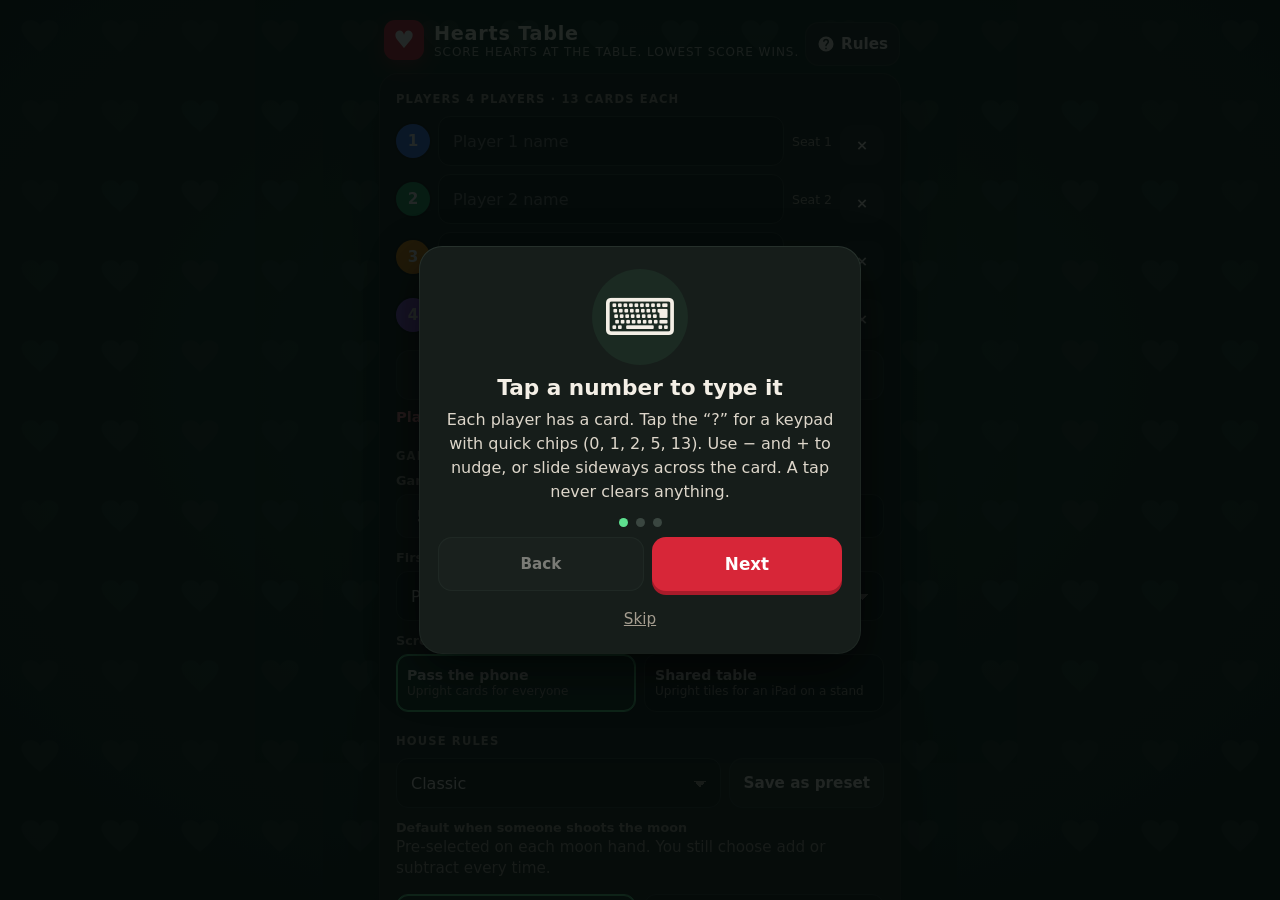
==== commit b651a2a9: "Score each moon hand on its own, and restore the stand layout. Ask add-or-subtract every time someon" ====
--- a/publish/index.html
+++ b/publish/index.html
@@ -525,12 +525,16 @@
 @keyframes pop { 50% { transform: scale(1.12); } }
 .card.locked .c-entry { opacity: .45; }
 .card.dragging { box-shadow: inset 4px 0 0 var(--pc), 0 0 0 3px #f3e2a8; }
-.c-drag { position: absolute; inset: 0; background: rgba(10,18,16,.95); display: flex; flex-direction: column; align-items: center; justify-content: center; gap: 8px; padding: 10px; pointer-events: none; border-radius: 18px; }
+.c-drag { position: absolute; z-index: 6; left: 0; right: 0; top: 0; bottom: 0; width: 100%; height: 100%; margin: 0;
+  grid-column: 1 / -1; grid-row: 1 / -1;
+  background: rgba(10,18,16,.96); display: flex; flex-direction: column; align-items: center; justify-content: center; gap: 6px; padding: 12px 10px; pointer-events: none; border-radius: 18px; touch-action: none; }
 .c-drag[hidden] { display: none; }
-.cd-num { font-size: clamp(56px, 12vh, 120px); font-weight: 900; line-height: 1; color: #fff; font-variant-numeric: tabular-nums; }
-.cd-scale { width: 90%; height: 12px; border-radius: 99px; background: #2c3832; overflow: hidden; }
-.cd-scale i { display: block; height: 100%; width: 0; background: linear-gradient(90deg, #5ee08f, #e9c45a, #ff6b78); }
-.cd-range { width: 90%; display: flex; justify-content: space-between; font-size: .8rem; color: var(--dim); font-weight: 700; }
+.cd-num { font-size: clamp(40px, 9vh, 96px); font-weight: 900; line-height: 1; color: #fff; font-variant-numeric: tabular-nums; }
+.cd-slider { position: relative; width: min(92%, 440px); height: 44px; touch-action: none; }
+.cd-track { position: absolute; left: 17px; right: 17px; top: 50%; height: 14px; margin-top: -7px; border-radius: 99px; background: #efe6d4; box-shadow: inset 0 1px 2px rgba(0,0,0,.35), 0 0 0 1px rgba(255,255,255,.45); overflow: hidden; }
+.cd-track i { display: block; height: 14px; width: 0; background: linear-gradient(90deg, #5ee08f, #e9c45a); border-radius: 99px; }
+.cd-thumb { position: absolute; left: 0; top: 50%; width: 34px; height: 34px; border-radius: 50%; background: #fffdf7; box-shadow: 0 2px 8px rgba(0,0,0,.55), 0 0 0 3px #1c1916, 0 0 0 6px #e9c45a; transform: translate3d(17px,-50%,0); }
+.cd-range { width: min(92%, 440px); display: flex; justify-content: space-between; font-size: .85rem; color: #f4efe6; font-weight: 700; }
 .cd-moon { opacity: 0; width: 90%; font-size: .8rem; color: #e5dcff; text-align: center; transition: opacity .15s; }
 .cd-moon.on { opacity: 1; }
 .cd-moon .bar { height: 6px; background: #2b2350; border-radius: 99px; overflow: hidden; margin-top: 4px; }
@@ -563,20 +567,35 @@
 .bar-btn svg { width: 22px; height: 22px; fill: currentColor; }
 .bar-btn:disabled { opacity: .4; }
 
-/* shared table (rotated, 4 players) */
-.lay-table { padding: 0; max-width: none; }
-.tbl { position: absolute; inset: 0; display: grid; gap: 8px; padding: 8px;
-  grid-template-columns: minmax(0, 26vmin) minmax(0, 1fr) minmax(0, 26vmin); grid-template-rows: minmax(0, 25vh) minmax(0, 1fr) minmax(0, 25vh); }
-.tq { position: relative; min-width: 0; min-height: 0; }
-.tq.q-top { grid-column: 1 / 4; grid-row: 1; }
-.tq.q-bottom { grid-column: 1 / 4; grid-row: 3; }
-.tq.q-left { grid-column: 1; grid-row: 2; }
-.tq.q-right { grid-column: 3; grid-row: 2; }
-.seat { position: absolute; left: 50%; top: 50%; transform: translate(-50%, -50%) rotate(var(--rot)); }
-.seat .card { width: 100%; height: 100%; }
-.hubx { grid-column: 2; grid-row: 2; min-width: 0; min-height: 0; display: flex; flex-direction: column; justify-content: center; gap: 6px; overflow: hidden; }
-.lay-table .g-title { font-size: 1rem; }
-.lay-table .bar-btn { min-height: 46px; font-size: .66rem; }
+/* shared table: iPad standing on one side, every tile upright */
+.lay-table { padding: calc(8px + var(--safe-t)) 12px calc(6px + var(--safe-b)); max-width: 1600px; }
+.lay-table .cards { grid-auto-rows: minmax(0, 1fr); align-content: stretch; gap: 10px; }
+.lay-table.n3 .cards { grid-template-columns: 1fr; }
+.lay-table.n4 .cards, .lay-table.n5 .cards, .lay-table.n6 .cards { grid-template-columns: 1fr 1fr; }
+.lay-table.n5 .cards .card:last-child { grid-column: 1 / -1; }
+@media (orientation: landscape) {
+  .lay-table.n3 .cards { grid-template-columns: repeat(3, minmax(0, 1fr)); }
+  .lay-table.n4 .cards { grid-template-columns: repeat(4, minmax(0, 1fr)); }
+  .lay-table.n5 .cards { grid-template-columns: repeat(6, minmax(0, 1fr)); }
+  .lay-table.n5 .cards .card { grid-column: span 2; }
+  .lay-table.n5 .cards .card:nth-child(4) { grid-column: 2 / span 2; }
+  .lay-table.n5 .cards .card:nth-child(5) { grid-column: 4 / span 2; }
+  .lay-table.n6 .cards { grid-template-columns: repeat(3, minmax(0, 1fr)); }
+  .lay-table.n6 .cards .card:last-child { grid-column: auto; }
+}
+.lay-table .c-name { font-size: clamp(1.05rem, 2.6vh, 1.7rem); }
+.lay-table .c-total b { font-size: clamp(36px, 8vh, 112px); }
+.lay-table.n5 .c-total b, .lay-table.n6 .c-total b { font-size: clamp(32px, 6.2vh, 84px); }
+.lay-table .c-pass, .lay-table .c-tl, .lay-table .c-after { font-size: clamp(.78rem, 1.8vh, 1rem); }
+.lay-table .c-entry { height: clamp(52px, 7vh, 84px); grid-template-columns: minmax(48px, 72px) minmax(48px, 1fr) minmax(48px, 72px); }
+.lay-table .step, .lay-table .c-val { min-height: 56px; font-size: clamp(1.4rem, 3vh, 2.2rem); }
+.lay-table .c-acts button { min-height: 48px; min-width: 52px; font-size: 1rem; }
+.lay-table .g-title { font-size: clamp(1.05rem, 2.4vh, 1.45rem); }
+.lay-table .bar-btn { min-height: 52px; font-size: .8rem; }
+.lay-table .moon-main, .lay-table .primary.save { min-height: 58px; }
+.lay-table .cd-num { font-size: clamp(48px, 12vh, 140px); }
+.moon-choice { grid-template-columns: 1fr; margin: 8px 0 12px; }
+.moon-choice button { min-height: 58px; font-size: 1rem; }
 
 /* keypad */
 .keypad-back { position: fixed; inset: 0; z-index: 118; background: rgba(0,0,0,.55); display: flex; align-items: flex-end; justify-content: center; padding: 10px 10px calc(10px + var(--safe-b)); }
@@ -799,13 +818,14 @@
       <div class="field-label">Screen</div>
       <div class="seg" role="group" aria-label="Screen layout">
         <button type="button" id="layout-phone" aria-pressed="true">Pass the phone<small>Upright cards for everyone</small></button>
-        <button type="button" id="layout-table" aria-pressed="false">Shared table<small>Lies flat, each side faces a player (4 players)</small></button>
+        <button type="button" id="layout-table" aria-pressed="false">Shared table<small>Upright tiles for an iPad on a stand</small></button>
       </div>
 
       <div class="kicker sp">House rules</div>
       <div class="preset-row"><select id="preset-select" aria-label="House rules preset"></select><button type="button" class="ghost" id="save-preset">Save as preset</button></div>
-      <div class="field-label">If someone shoots the moon</div>
-      <div class="seg" role="group" aria-label="Moon scoring">
+      <div class="field-label">Default when someone shoots the moon</div>
+      <p class="lede">Pre-selected on each moon hand. You still choose add or subtract every time.</p>
+      <div class="seg" role="group" aria-label="Default moon scoring">
         <button type="button" id="mode-add" aria-pressed="true">+26 to everyone else<small>Shooter scores 0</small></button>
         <button type="button" id="mode-sub" aria-pressed="false">−26 to the shooter<small>Others score 0; can go below 0</small></button>
       </div>
@@ -1634,7 +1654,8 @@
     };
   }
   function rulesSummary(r) {
-    var bits = [r.moonMode === "subtract" ? "Moon −26 to shooter" : "Moon +26 to others"];
+    var t = pointsTotal(r);
+    var bits = ["Moon each hand, default " + (r.moonMode === "subtract" ? "−" + t + " to shooter" : "+" + t + " to others")];
     if (r.spot) bits.push("Spot hearts");
     if (r.jack) bits.push("J♦ −10");
     if (r.passMode === "nohold") bits.push("No hold hands");
@@ -1756,18 +1777,53 @@
     if (st.out && st.out.some(Boolean)) h.out = st.out.map(Boolean);
     return h;
   }
-  function makeMoonHand(shooter, st, jack, handIndex, dealer, pass) {
+  function makeMoonHand(shooter, st, jack, handIndex, dealer, pass, moonMode) {
     var n = st.players.length, active = activeSeats(st), total = pointsTotal(st.rules);
+    var mode = moonMode === "subtract" || moonMode === "add" ? moonMode : (st.rules && st.rules.moonMode === "subtract" ? "subtract" : "add");
     var scores = range(n).map(function (s) {
       if (active.indexOf(s) === -1) return 0;
-      if (st.rules.moonMode === "subtract") return s === shooter ? -total : 0;
+      if (mode === "subtract") return s === shooter ? -total : 0;
       return s === shooter ? 0 : total;
     });
     var j = st.rules.jack && isInt(jack) ? jack : null;
     if (j !== null) scores[j] -= 10;
     var k = isInt(handIndex) ? handIndex : st.rounds.length;
-    return withOut({ scores: scores, pts: null, moon: shooter, pass: pass || passFor(k, active.length, st.rules.passMode),
+    return withOut({ scores: scores, pts: null, moon: shooter, moonMode: mode, pass: pass || passFor(k, active.length, st.rules.passMode),
       dealer: isInt(dealer) ? dealer : currentDealer(st), queen: shooter, jack: j }, st);
+  }
+  // How many points the moon pile was, after undoing a J♦ −10 on the same hand.
+  function moonPoints(h) {
+    if (!h || !isInt(h.moon) || !h.scores) return 0;
+    var jackHere = isInt(h.jack), i, best, n;
+    if (h.moonMode === "subtract") {
+      n = -h.scores[h.moon];
+      if (jackHere && h.jack === h.moon) n -= 10;
+      return n;
+    }
+    best = 0;
+    for (i = 0; i < h.scores.length; i++) {
+      if (i === h.moon) continue;
+      n = h.scores[i] + (jackHere && h.jack === i ? 10 : 0);
+      if (n > best) best = n;
+    }
+    return best;
+  }
+  function moonPhrase(h) {
+    if (!h || !isInt(h.moon)) return "";
+    var n = moonPoints(h);
+    return h.moonMode === "subtract" ? "−" + n + " to the shooter" : "+" + n + " to everyone else";
+  }
+  // Scores are the source of truth for old saves that had one moon setting for the whole game.
+  function inferMoonMode(scores, shooter, fallback) {
+    if (!scores || !isInt(shooter) || shooter < 0 || shooter >= scores.length) {
+      return fallback === "subtract" || fallback === "add" ? fallback : null;
+    }
+    var self = scores[shooter], othersMax = -Infinity, i;
+    for (i = 0; i < scores.length; i++) if (i !== shooter && scores[i] > othersMax) othersMax = scores[i];
+    if (self <= -13 && othersMax <= 0) return "subtract";
+    if (othersMax >= 13) return "add";
+    if (fallback === "subtract" || fallback === "add") return fallback;
+    return null;
   }
 
   /* ---------- totals, standings ---------- */
@@ -1814,7 +1870,7 @@
 
   function handRecap(r, players) {
     if (isInt(r.moon)) {
-      var s = players[r.moon] + " shot the moon";
+      var s = players[r.moon] + " shot the moon (" + moonPhrase(r) + ")";
       if (isInt(r.jack)) s += "; " + players[r.jack] + " took the J♦";
       return s;
     }
@@ -1859,7 +1915,7 @@
       (r.pts == null || (Array.isArray(r.pts) && r.pts.length === n && r.pts.every(isInt)));
   }
   // Fill fields older saves didn't have (pts, dealer, queen).
-  function upgradeHand(r, k, n, firstDealer) {
+  function upgradeHand(r, k, n, firstDealer, legacyMoon) {
     var h = { scores: r.scores.slice(), moon: isInt(r.moon) ? r.moon : null, pass: r.pass,
       pts: Array.isArray(r.pts) ? r.pts.slice() : (isInt(r.moon) ? null : r.scores.slice()),
       dealer: isInt(r.dealer) && r.dealer >= 0 && r.dealer < n ? r.dealer : mod((firstDealer || 0) + k, n),
@@ -1869,6 +1925,11 @@
       if (h.moon !== null) h.queen = h.moon;
       else if (h.pts) { var c = h.pts.map(function (p, i) { return p >= 13 ? i : -1; }).filter(function (i) { return i >= 0; }); if (c.length === 1) h.queen = c[0]; }
     }
+    if (h.moon !== null) {
+      var explicit = r.moonMode === "add" || r.moonMode === "subtract" ? r.moonMode : null;
+      var fromScores = inferMoonMode(h.scores, h.moon, null);
+      h.moonMode = fromScores || explicit || (legacyMoon === "subtract" ? "subtract" : "add");
+    }
     return h;
   }
   // Accepts v1 (localStorage era), v2 (4 players) and v3 states.
@@ -1879,7 +1940,8 @@
       ? p.players.map(function (x, i) { return normName(x, "Player " + (i + 1)); }) : ["Player 1", "Player 2", "Player 3", "Player 4"];
     var n = players.length;
     var fd = isInt(p.firstDealer) ? mod(p.firstDealer, n) : 0;
-    var rounds = (Array.isArray(p.rounds) ? p.rounds : []).filter(function (r) { return validHand(r, n); }).map(function (r, k) { return upgradeHand(r, k, n, fd); });
+    var legacyMoon = (p.rules && p.rules.moonMode) || p.moonMode;
+    var rounds = (Array.isArray(p.rounds) ? p.rounds : []).filter(function (r) { return validHand(r, n); }).map(function (r, k) { return upgradeHand(r, k, n, fd, legacyMoon); });
     var st = {
       version: 3, id: typeof p.id === "string" && p.id ? p.id.slice(0, 80) : makeId(t), started: !!p.started,
       startedAt: isInt(p.startedAt) ? p.startedAt : t, players: players,
@@ -1903,7 +1965,7 @@
       players: st.players.slice(), colors: st.colors.slice(), out: st.out.slice(), target: st.target, rules: clone(st.rules),
       moonMode: st.rules.moonMode, firstDealer: st.firstDealer, rounds: clone(st.rounds), totals: tots,
       winners: w, winnerNames: w.map(function (i) { return st.players[i]; }),
-      moons: st.rounds.map(function (r, k) { return isInt(r.moon) ? { round: k, player: r.moon, name: st.players[r.moon] } : null; }).filter(Boolean),
+      moons: st.rounds.map(function (r, k) { return isInt(r.moon) ? { round: k, player: r.moon, name: st.players[r.moon], moonMode: r.moonMode === "subtract" ? "subtract" : "add" } : null; }).filter(Boolean),
       hands: st.rounds.length
     };
   }
@@ -1996,7 +2058,7 @@
 
   function csvCell(v) { var s = v == null ? "" : String(v); return /[",\n]/.test(s) ? '"' + s.replace(/"/g, '""') + '"' : s; }
   function toCsv(games) {
-    var rows = [["game_id", "finished_at", "target", "rules", "hand", "player", "seat", "points", "score", "running_total", "rank_after", "dealer", "pass", "moon", "queen", "jack", "final_total", "winner"]];
+    var rows = [["game_id", "finished_at", "target", "rules", "hand", "player", "seat", "points", "score", "running_total", "rank_after", "dealer", "pass", "moon", "queen", "jack", "final_total", "winner", "moon_choice"]];
     (games || []).forEach(function (g) {
       var n = g.players.length, run = runningTotals(g.rounds, n), act = range(n).filter(function (i) { return !(g.out && g.out[i]); });
       var rulesTxt = rulesSummary(sanitizeRules(g.rules, g.moonMode));
@@ -2004,7 +2066,8 @@
         var rk = ranks(run[k], act);
         g.players.forEach(function (p, i) {
           rows.push([g.id, new Date(g.finishedAt).toISOString(), g.target, rulesTxt, k + 1, p, i + 1, r.pts ? r.pts[i] : "", r.scores[i], run[k][i], rk[i] || "",
-            g.players[r.dealer] || "", r.pass, r.moon === i ? "yes" : "", r.queen === i ? "yes" : "", r.jack === i ? "yes" : "", g.totals[i], (g.winners || []).indexOf(i) !== -1 ? "yes" : ""]);
+            g.players[r.dealer] || "", r.pass, r.moon === i ? "yes" : "", r.queen === i ? "yes" : "", r.jack === i ? "yes" : "", g.totals[i], (g.winners || []).indexOf(i) !== -1 ? "yes" : "",
+            isInt(r.moon) ? (r.moonMode === "subtract" ? "subtract" : "add") : ""]);
         });
       });
     });
@@ -2052,7 +2115,7 @@
     COLORS: COLORS, MIN_PLAYERS: MIN_PLAYERS, MAX_PLAYERS: MAX_PLAYERS, PASS_LABEL: PASS_LABEL,
     isInt: isInt, defaultRules: defaultRules, sanitizeRules: sanitizeRules, rulesSummary: rulesSummary, pointsTotal: pointsTotal, cardsInfo: cardsInfo,
     activeSeats: activeSeats, passCycle: passCycle, passFor: passFor, passTarget: passTarget, nextDealer: nextDealer, currentDealer: currentDealer,
-    entryBounds: entryBounds, queenCandidates: queenCandidates, handStatus: handStatus, blankEntry: blankEntry, makeHand: makeHand, makeMoonHand: makeMoonHand,
+    entryBounds: entryBounds, queenCandidates: queenCandidates, handStatus: handStatus, blankEntry: blankEntry, makeHand: makeHand, makeMoonHand: makeMoonHand, moonPhrase: moonPhrase,
     totals: totals, runningTotals: runningTotals, leaders: leaders, losers: losers, ranks: ranks, isOver: isOver, winners: winners, handRecap: handRecap,
     makeId: makeId, normName: normName, nameKey: nameKey, isPlaceholder: isPlaceholder, newGame: newGame, validHand: validHand, sanitizeState: sanitizeState,
     buildRecord: buildRecord, validRecord: validRecord, normalizeRecord: normalizeRecord, parseBackup: parseBackup, mergeGames: mergeGames, updateRoster: updateRoster,
@@ -3053,10 +3116,6 @@
 /* Hearts Table v5 app, part 1: state, storage, migration, feedback, small UI helpers. */
 var L = window.HeartsLogic, R = window.HeartsRules, M = window.HeartsMoon, DB = window.HeartsDB;
 var LEGACY_KEYS = { state: "hearts-scorekeeper-v1", draft: "hearts-draft-v1", bag: "hearts-moon-bag-v1" };
-var TABLE_SEATS = [ // shared-table mode, 4 players: bottom, left, top, right (clockwise)
-  { pos: "bottom", rot: 0, label: "Bottom" }, { pos: "left", rot: 90, label: "Left" },
-  { pos: "top", rot: 180, label: "Top" }, { pos: "right", rot: 270, label: "Right" }
-];
 var SEAT_WORD = ["Seat 1", "Seat 2", "Seat 3", "Seat 4", "Seat 5", "Seat 6"];
 var PHONE_TUNE = { unit: 22, maxGain: 2.2 };   // pass-the-phone slide: 22 px per point, gentle acceleration
 var TABLE_TUNE = null;                         // shared table keeps the original feel
@@ -3331,17 +3390,18 @@
 }
 
 /* ---- 10-table.js ---- */
-/* Part 2: the game screen. Pass-the-phone (upright, default) and shared-table (rotated, 4 players) layouts. */
+/* Part 2: the game screen. Pass-the-phone (default) and shared-table (upright tiles for a stand). */
 var built = { key: "", mode: "phone" };
 var drags = {};        // pointerId -> drag
 var dragBySeat = {};   // seat -> drag
 var keypadSeat = null, keypadBuf = "", keypadFresh = true;
 
 function layoutMode() {
-  if (!state) return "phone";
-  return settings.layout === "table" && state.players.length === 4 && R.activeSeats(state).length === 4 ? "table" : "phone";
-}
-function seatRot(i) { return layoutMode() === "table" ? TABLE_SEATS[i].rot : 0; }
+  if (!state || settings.layout !== "table") return "phone";
+  var n = R.activeSeats(state).length;
+  return n >= 3 && n <= 6 ? "table" : "phone";
+}
+function seatRot() { return 0; }
 
 // Everything about the hand being entered (or edited).
 function ctx() {
@@ -3379,7 +3439,9 @@
       (jack ? '<button type="button" class="c-j" id="cj-' + i + '" aria-pressed="false">J♦</button>' : "") +
       '<button type="button" class="c-moon" id="cmoon-' + i + '" hidden>🌙 Moon</button>' +
     '</div>' +
-    '<div class="c-drag" id="cdrag-' + i + '" hidden><div class="cd-num" id="cdnum-' + i + '">0</div><div class="cd-scale"><i id="cdbar-' + i + '"></i></div>' +
+    '<div class="c-drag" id="cdrag-' + i + '" hidden><div class="cd-num" id="cdnum-' + i + '">0</div>' +
+      '<div class="cd-slider" id="cdslider-' + i + '" role="slider" aria-valuemin="0" aria-valuemax="26" aria-valuenow="0" aria-label="' + esc(state.players[i]) + ' score">' +
+        '<div class="cd-track"><i id="cdbar-' + i + '"></i></div><span class="cd-thumb" id="cdthumb-' + i + '"></span></div>' +
       '<div class="cd-range"><span id="cdmin-' + i + '">0</span><span id="cdcap-' + i + '"></span><span id="cdmax-' + i + '">26</span></div>' +
       '<div class="cd-moon" id="cdmoon-' + i + '"><span>🌙 keep pushing to shoot the moon</span><div class="bar"><i></i></div></div></div>' +
   '</div>';
@@ -3417,13 +3479,7 @@
   built = { key: key, mode: mode };
   var g = $("game");
   g.className = "game lay-" + mode + " n" + act.length;
-  if (mode === "table") {
-    g.innerHTML = '<div class="tbl">' + TABLE_SEATS.map(function (s, i) {
-      return '<div class="tq q-' + s.pos + '"><div class="seat" id="seat-' + i + '" style="--rot:' + s.rot + 'deg">' + cardHtml(i) + "</div></div>";
-    }).join("") + '<div class="hubx">' + controlsHtml() + entryHtml() + barHtml() + "</div></div>";
-  } else {
-    g.innerHTML = controlsHtml() + '<section class="cards" id="cards">' + act.map(cardHtml).join("") + "</section>" + entryHtml() + barHtml();
-  }
+  g.innerHTML = controlsHtml() + '<section class="cards" id="cards">' + act.map(cardHtml).join("") + "</section>" + entryHtml() + barHtml();
   act.forEach(wireCard);
   $("save-btn").addEventListener("click", trySave);
   $("moon-btn").addEventListener("click", function () { askMoon(null); });
@@ -3436,20 +3492,9 @@
   $("edit-cancel").addEventListener("click", cancelEdit);
   $("g-over-results").addEventListener("click", function () { showWinnerScreen(true); });
   $("g-over-new").addEventListener("click", askNewGame);
-  sizeSeats();
-}
-
-function sizeSeats() {
-  if (built.mode !== "table") return;
-  TABLE_SEATS.forEach(function (s, i) {
-    var seat = $("seat-" + i);
-    if (!seat) return;
-    var r = seat.parentNode.getBoundingClientRect();
-    var swap = s.rot === 90 || s.rot === 270;
-    seat.style.width = (swap ? r.height : r.width) + "px";
-    seat.style.height = (swap ? r.width : r.height) + "px";
-  });
-}
+}
+
+function sizeSeats() { /* stand layout sizes itself with the grid */ }
 
 function wireCard(i) {
   var card = $("card-" + i);
@@ -3604,7 +3649,7 @@
   $("g-target").textContent = "Game to " + state.target;
   paintClock();
   $("edit-banner").hidden = !c.editing;
-  if (c.editing) $("edit-text").textContent = "Editing hand " + (c.index + 1) + " · totals shown as of that hand";
+  if (c.editing) $("edit-text").textContent = "Editing hand " + (c.index + 1) + " · totals shown as of that hand" + (c.hand && c.hand.moon !== null ? " · " + R.moonPhrase(c.hand) : "");
 
   // meter + status
   var pct = Math.max(0, Math.min(100, hs.sum / total * 100));
@@ -3719,8 +3764,25 @@
 }
 function paintDrag(d, b) {
   var i = d.seat, v = d.st.value, over = d.st.over || 0;
+  var tune = built.mode === "table" ? TABLE_TUNE : PHONE_TUNE;
+  var unit = tune && tune.unit > 0 ? tune.unit : L.JOG_BASE_PX;
+  var shown = v + (d.st.accum || 0) / unit;
+  if (shown < b.min) shown = b.min;
+  if (shown > b.max) shown = b.max;
+  var pct = b.max > b.min ? (shown - b.min) / (b.max - b.min) * 100 : 0;
   $("cdnum-" + i).textContent = String(v);
-  $("cdbar-" + i).style.width = (b.max ? v / b.max * 100 : 0) + "%";
+  var slider = $("cdslider-" + i);
+  if (slider) {
+    slider.setAttribute("aria-valuemax", String(b.max));
+    slider.setAttribute("aria-valuenow", String(v));
+    void slider.offsetWidth;
+    var track = slider.querySelector(".cd-track");
+    var inner = track ? track.clientWidth : 0;
+    $("cdbar-" + i).style.width = Math.round(inner * pct / 100) + "px";
+    // translate3d, not left: iOS Safari often waits until touchend to paint left/width.
+    var x = 17 + Math.max(0, (slider.clientWidth || 0) - 34) * pct / 100;
+    $("cdthumb-" + i).style.transform = "translate3d(" + x.toFixed(1) + "px,-50%,0)";
+  }
   $("cdmin-" + i).textContent = "0";
   $("cdmax-" + i).textContent = String(b.max);
   $("cdcap-" + i).textContent = v === b.max && b.max < handTotal() ? "the rest" : "";
@@ -3908,6 +3970,7 @@
 var pendingSheet = false;
 
 /* ---------- shooting the moon ---------- */
+var lastMoonMode = "add";
 function askMoon(seat, fromValue) {
   if (locked() || moonBusy || !state) return;
   var c = ctx();
@@ -3923,44 +3986,54 @@
     return;
   }
   var jack = state.rules.jack ? (isInt(entry.jack) ? entry.jack : null) : null;
+  var mode = state.rules.moonMode === "subtract" ? "subtract" : "add";
+  if (c.hand && c.hand.moon === seat && (c.hand.moonMode === "add" || c.hand.moonMode === "subtract")) mode = c.hand.moonMode;
+  var total = handTotal();
   var draw = function () {
-    var hand = R.makeMoonHand(seat, c.st, jack, c.index, c.dealer, c.pass);
+    var hand = R.makeMoonHand(seat, c.st, jack, c.index, c.dealer, c.pass, mode);
     var n = state.players.length, run = R.runningTotals(state.rounds, n);
     var before = c.editing ? (c.index > 0 ? run[c.index - 1] : state.players.map(function () { return 0; })) : R.totals(state.rounds, n);
-    var total = handTotal();
     var rows = c.active.map(function (i) {
       return "<tr><td>" + avatar(state, i) + " " + esc(state.players[i]) + "</td><td>" + before[i] + '</td><td class="d">' + (hand.scores[i] >= 0 ? "+" : "") + hand.scores[i] + "</td><td><b>" + (before[i] + hand.scores[i]) + "</b></td></tr>";
     }).join("");
-    var how = state.rules.moonMode === "subtract" ? esc(state.players[seat]) + " gets −" + total + "; everyone else 0." : esc(state.players[seat]) + " scores 0; everyone else +" + total + ".";
+    var how = mode === "subtract" ? esc(state.players[seat]) + " gets −" + total + "; everyone else 0." : esc(state.players[seat]) + " scores 0; everyone else +" + total + ".";
     var jackHtml = state.rules.jack ? '<div class="field-label">Who took the J♦ (−10)?</div><div class="chips jack-pick">' + c.active.map(function (i) {
       return '<button type="button" data-j="' + i + '" aria-pressed="' + (jack === i ? "true" : "false") + '">' + esc(state.players[i]) + "</button>";
     }).join("") + "</div>" : "";
-    return "<p>" + (fromValue ? esc(state.players[seat]) + " took all " + total + " points: that is shooting the moon. " : "") + how + "</p>" +
+    var choice = '<div class="seg moon-choice" role="group" aria-label="How to score this moon">' +
+      '<button type="button" id="moon-add" aria-pressed="' + (mode === "add" ? "true" : "false") + '">+' + total + ' to everyone else<small>Shooter scores 0</small></button>' +
+      '<button type="button" id="moon-sub" aria-pressed="' + (mode === "subtract" ? "true" : "false") + '">−' + total + ' to the shooter<small>Others score 0</small></button></div>';
+    return "<p>" + (fromValue ? esc(state.players[seat]) + " took all " + total + " points. " : "") +
+      "Choose for this hand only. " + how + "</p>" + choice +
       '<table class="moon-preview"><thead><tr><th>Player</th><th>Now</th><th>Hand</th><th>New total</th></tr></thead><tbody>' + rows + "</tbody></table>" + jackHtml;
   };
   var confirm = function () {
     if (state.rules.jack && jack === null) { toast("Pick who took the J♦ first."); sfx("error"); return; }
     closeModal();
-    triggerMoon(seat, jack);
+    triggerMoon(seat, jack, mode);
   };
   openModal(state.players[seat] + " shot the moon?", draw(), [
     { label: fromValue ? "Cancel" : "Not a moon", className: "ghost", id: "moon-cancel", onClick: closeModal },
-    { label: "🌙 Shoot the moon", className: "primary", id: "moon-confirm", onClick: confirm }
+    { label: "🌙 Score this hand", className: "primary", id: "moon-confirm", onClick: confirm }
   ]);
-  faceModal(seatRot(seat));
-  var wireJack = function () {
+  faceModal(0);
+  var wireMoon = function () {
     $("modal-body").querySelectorAll("[data-j]").forEach(function (b) {
-      b.addEventListener("click", function () { jack = Number(b.getAttribute("data-j")); $("modal-body").innerHTML = draw(); wireJack(); });
+      b.addEventListener("click", function () { jack = Number(b.getAttribute("data-j")); $("modal-body").innerHTML = draw(); wireMoon(); });
     });
+    var add = $("moon-add"), sub = $("moon-sub");
+    if (add) add.addEventListener("click", function () { mode = "add"; $("modal-body").innerHTML = draw(); wireMoon(); });
+    if (sub) sub.addEventListener("click", function () { mode = "subtract"; $("modal-body").innerHTML = draw(); wireMoon(); });
   };
-  wireJack();
-}
-
-function triggerMoon(seat, jack) {
+  wireMoon();
+}
+
+function triggerMoon(seat, jack, mode) {
   if (moonBusy) return;
   endAllDrags();
   var c = ctx();
-  var hand = R.makeMoonHand(seat, c.st, jack, c.index, c.dealer, c.pass);
+  var hand = R.makeMoonHand(seat, c.st, jack, c.index, c.dealer, c.pass, mode);
+  lastMoonMode = hand.moonMode;
   moonBusy = true; // so the winner screen / scorecard waits for the animation
   startMoonAnimation(seat);
   commitHand(hand, c);
@@ -3984,7 +4057,7 @@
 }
 function moonText() {
   var t = handTotal();
-  return state.rules.moonMode === "subtract" ? "Minus " + t + " for the shooter" : "Everyone else takes " + t;
+  return lastMoonMode === "subtract" ? "Minus " + t + " for the shooter" : "Everyone else takes " + t;
 }
 function playCalmMoon(name) {
   var stage = $("moon-stage");
@@ -4087,7 +4160,7 @@
 /* ---------- hands list ---------- */
 function handTags(h, st) {
   var t = [];
-  if (h.moon !== null) t.push('<span class="tag moon">☾ Shot the moon: ' + esc(st.players[h.moon]) + "</span>");
+  if (h.moon !== null) t.push('<span class="tag moon">☾ Shot the moon: ' + esc(st.players[h.moon]) + " · " + esc(R.moonPhrase(h)) + "</span>");
   else if (isInt(h.queen)) t.push('<span class="tag q">♠Q ' + esc(st.players[h.queen]) + "</span>");
   if (isInt(h.jack)) t.push('<span class="tag j">J♦ ' + esc(st.players[h.jack]) + "</span>");
   return t.join("");
@@ -4163,7 +4236,7 @@
       var b = (h.moon === i ? '<em class="mt">☾</em>' : "") + (h.queen === i && h.moon === null ? '<em class="qb">♠Q</em>' : "") + (h.jack === i ? '<em class="jb">J♦</em>' : "");
       return "<td" + (h.moon === i ? ' class="shooter"' : "") + "><b>" + (h.scores[i] > 0 ? "+" : "") + h.scores[i] + "</b>" + b + "<small>" + run[k][i] + "</small></td>";
     }).join("") + '<td class="ps">' + esc(initialOf(st.players[h.dealer])) + " · " + esc(R.PASS_LABEL[h.pass].replace("Pass ", "")) +
-      (h.moon !== null ? '<br><span class="tag moon">☾ ' + esc(st.players[h.moon]) + "</span>" : "") +
+      (h.moon !== null ? '<br><span class="tag moon">☾ ' + esc(st.players[h.moon]) + " · " + esc(R.moonPhrase(h)) + "</span>" : "") +
       (opts.readOnly ? "" : ' <button type="button" class="link small" data-edit="' + k + '" aria-label="Edit hand ' + (k + 1) + '">Edit</button>') + "</td></tr>";
   }).join("");
   if (!rows) rows = '<tr><td colspan="' + (n + 2) + '" class="muted">No hands yet</td></tr>';
@@ -4203,7 +4276,7 @@
 /* ---------- winner screen ---------- */
 function bestMoment(st) {
   var moons = st.rounds.map(function (h, k) { return h.moon !== null ? k : -1; }).filter(function (k) { return k >= 0; });
-  if (moons.length) { var k = moons[moons.length - 1]; return st.players[st.rounds[k].moon] + " shot the moon in hand " + (k + 1); }
+  if (moons.length) { var k = moons[moons.length - 1], h = st.rounds[k]; return st.players[h.moon] + " shot the moon in hand " + (k + 1) + " (" + R.moonPhrase(h) + ")"; }
   var act = R.activeSeats(st), best = null;
   act.forEach(function (i) {
     var clean = st.rounds.filter(function (h) { return h.scores[i] <= 0; }).length;
@@ -4425,7 +4498,10 @@
   body.innerHTML =
     '<div class="detail-head"><div class="dh-win"><svg class="ic"><use href="#ic-trophy"/></svg>' + esc(who) + "</div>" +
     '<div class="dh-meta">' + esc(fmtDate(g.finishedAt)) + " · " + plural(g.hands, "hand") + " · " + R.formatDuration(g.durationMs) + " · game to " + g.target + "</div>" +
-    (g.moons.length ? '<div class="dh-moons">☾ ' + g.moons.map(function (m) { return esc(m.name) + " (hand " + (m.round + 1) + ")"; }).join(", ") + "</div>" : "") + "</div>" +
+    (g.moons.length ? '<div class="dh-moons">☾ ' + g.moons.map(function (m) {
+      var how = m.moonMode === "subtract" ? "− to the shooter" : "+ to everyone else";
+      return esc(m.name) + " (hand " + (m.round + 1) + ", " + how + ")";
+    }).join(", ") + "</div>" : "") + "</div>" +
     scorecardHtml(st, { readOnly: true }) +
     '<div class="row-actions"><button type="button" class="primary" id="detail-rematch">Play again with these players</button><button type="button" class="ghost" id="detail-share">Share image</button></div>' +
     '<div class="row-actions"><button type="button" class="danger" id="detail-delete">Delete this game</button></div>';
@@ -4579,7 +4655,7 @@
     var dup = keys[i] && keys.indexOf(keys[i]) !== i;
     return '<div class="sp-row' + (dup ? " bad" : "") + '"><span class="avatar" style="--pc:' + R.COLORS[i] + '" aria-hidden="true">' + esc(p.trim() ? initialOf(p) : String(i + 1)) + "</span>" +
       '<input type="text" id="setup-p' + i + '" maxlength="20" autocomplete="off" autocapitalize="words" enterkeyhint="next" list="roster-list" placeholder="Player ' + (i + 1) + ' name" aria-label="Player ' + (i + 1) + ' name" value="' + esc(p) + '">' +
-      '<span class="sp-seat">' + esc(SEAT_WORD[i]) + (d.players.length === 4 && settings.layout === "table" ? " · " + TABLE_SEATS[i].label : "") + "</span>" +
+      '<span class="sp-seat">' + esc(SEAT_WORD[i]) + "</span>" +
       '<button type="button" class="ghost small sp-del" data-del="' + i + '" aria-label="Remove player ' + (i + 1) + '"' + (d.players.length <= 3 ? " disabled" : "") + ">×</button></div>";
   }).join("");
   $("player-count-note").textContent = d.players.length + " players · " + R.cardsInfo(d.players.length).each + " cards each" + (R.cardsInfo(d.players.length).removed ? ", remove " + R.cardsInfo(d.players.length).removed : "");
@@ -4602,7 +4678,7 @@
   $("setup-dealer").innerHTML = d.players.map(function (p, i) { return '<option value="' + i + '">' + esc(p.trim() || "Player " + (i + 1)) + "</option>"; }).join("");
   $("setup-dealer").value = String(d.firstDealer);
   // layout
-  var canTable = d.players.length === 4;
+  var canTable = d.players.length >= 3 && d.players.length <= 6;
   $("layout-phone").setAttribute("aria-pressed", settings.layout !== "table" || !canTable ? "true" : "false");
   $("layout-table").setAttribute("aria-pressed", settings.layout === "table" && canTable ? "true" : "false");
   $("layout-table").disabled = !canTable;
@@ -4764,7 +4840,7 @@
 }
 function showMenu() {
   openSheet("Menu", function (body) {
-    var canTable = state && state.players.length === 4 && R.activeSeats(state).length === 4;
+    var canTable = state && R.activeSeats(state).length >= 3 && R.activeSeats(state).length <= 6;
     body.innerHTML =
       '<div class="menu-group"><h3>Game</h3>' +
         menuItem("m-new", "New game", "Back to setup. Asks first if this game isn't finished.") +
@@ -4777,7 +4853,7 @@
         toggleRow("m-calm", "Less motion", "Small upright badge instead of the full-screen moon show; no confetti", settings.calm) +
         toggleRow("m-auto", "Show scorecard after each hand", "For 3 seconds, then back to the table", settings.autoSheet) +
         toggleRow("m-timer", "Game timer", "Clock and hands counter in the header", settings.timer) +
-        toggleRow("m-layout", "Shared table layout", canTable ? "Lay the device flat; each side faces its player (4 players)" : "Needs exactly 4 players in the game", settings.layout === "table" && canTable) +
+        toggleRow("m-layout", "Shared table layout", canTable ? "iPad on a stand: upright tiles, readable across the table" : "Needs 3 to 6 players still in the game", settings.layout === "table" && canTable) +
       "</div>" + menuItem("m-wake", "Keep the screen on", wakeSupported() ? "Status: " + (wake.status === "on" ? "on while this page is open" : "tap to turn on") : "Not supported here; see how to set Auto-Lock") + "</div>" +
       '<div class="menu-group"><h3>Data</h3>' +
         menuItem("m-history", "History and player stats", plural(gamesCount, "finished game") + " on this device. Profiles, head to head, CSV and JSON export.") +
@@ -4816,11 +4892,11 @@
   if (!state) return;
   openSheet("Players and seats", function (body) {
     var act = R.activeSeats(state), tots = R.totals(state.rounds, state.players.length), mode = layoutMode();
-    body.innerHTML = '<p class="muted small">Seats go clockwise in play order. ' + (mode === "table" ? "Shared table: seat 1 is the bottom edge." : "") + "</p>" +
+    body.innerHTML = '<p class="muted small">Seats go clockwise in play order.' + (mode === "table" ? " Shared table: every tile reads upright, for an iPad on a stand." : "") + "</p>" +
       state.players.map(function (p, i) {
         var out = state.out[i];
         return '<div class="pl-row' + (out ? " out" : "") + '">' + avatar(state, i) +
-          '<div class="pl-main"><b>' + esc(p) + "</b><span>" + esc(SEAT_WORD[i] + (mode === "table" ? " — " + TABLE_SEATS[i].label + " edge" : "")) + " · " + tots[i] + " points" + (out ? " · left the game" : "") + "</span>" +
+          '<div class="pl-main"><b>' + esc(p) + "</b><span>" + esc(SEAT_WORD[i]) + " · " + tots[i] + " points" + (out ? " · left the game" : "") + "</span>" +
           '<input type="text" maxlength="20" id="pl-name-' + i + '" aria-label="Rename ' + esc(p) + '" value="' + esc(p) + '"></div>' +
           (out ? '<button type="button" class="ghost small" data-back="' + i + '">Bring back</button>'
                : '<button type="button" class="danger small" data-remove="' + i + '"' + (act.length <= 3 ? " disabled title=\"Hearts needs at least 3 players\"" : "") + ">Remove</button>") + "</div>";
@@ -4881,7 +4957,7 @@
 var INTRO = [
   { t: "Tap a number to type it", b: "Each player has a card. Tap the “?” for a keypad with quick chips (0, 1, 2, 5, 13). Use − and + to nudge, or slide sideways across the card. A tap never clears anything." },
   { t: "The last player fills itself", b: "When everyone but one is set, the rest of the points go to the last player as a highlighted suggestion. Tap ✓ (or just Save). Save tells you exactly what's missing." },
-  { t: "Moon, undo, scorecard", b: "Shot the moon? Tap “🌙 Shoot the moon” and confirm. Undo, Redo, Scorecard, Hands, Help and Menu sit in the bar at the bottom. Everything saves on every tap." }
+  { t: "Moon, undo, scorecard", b: "Shot the moon? Tap “🌙 Shoot the moon”, then choose for that hand: add the points to everyone else, or take them off the shooter. Undo, Redo, Scorecard, Hands, Help and Menu sit in the bar at the bottom. Everything saves on every tap." }
 ];
 var introStep = 0, introDone = null;
 function showOnboarding(then) {
@@ -4912,7 +4988,7 @@
     body.innerHTML =
       '<div class="help-sec"><h3>Entering a hand</h3><ul>' +
         "<li><b>Tap</b> a player's number to type it on the keypad, or use a quick chip. Arrow keys and digits work on a keyboard.</li>" +
-        "<li><b>− / +</b> nudge by one. <b>Slide</b> sideways across a card for big changes; it snaps to whole points and shows a big live number.</li>" +
+        "<li><b>− / +</b> nudge by one. <b>Slide</b> sideways across a card for big changes; a slider with a track and thumb follows your finger and snaps to whole points.</li>" +
         "<li><b>The rest:</b> when only one player is left, they get the remaining points automatically (shown highlighted). Tap ✓ to confirm, or just Save. The keypad also has an “N left” chip.</li>" +
         "<li><b>Save</b> needs exactly " + tot + " points. If it's greyed out it says why, e.g. “Dave still to set” or “3 points left to give out”.</li>" +
         "<li><b>Clear</b> lives in the keypad and always asks first; the toast offers Undo. The keypad's Undo steps back that player's last value.</li></ul></div>" +
@@ -4920,8 +4996,8 @@
         "<li>Each heart is 1 point" + (r.spot ? " (Spot Hearts: ♥2–♥10 face value, J 11, Q 12, K 13, A 14)" : "") + ", the Queen of Spades (♠Q) is 13: " + tot + " points a hand. Lowest total wins when anyone reaches the end score.</li>" +
         "<li>The ♠Q holder is spotted automatically when only one player has 13+; otherwise tap ♠Q? on the right card. It shows on the scorecard and in each hand's recap.</li>" +
         (r.jack ? "<li>J♦ (Omnibus): tap J♦ on whoever took it; they get −10.</li>" : "") +
-        "<li><b>Shooting the moon</b> (all " + tot + "): tap 🌙 Shoot the moon, or type " + tot + ", or slide past the end and keep pushing. " +
-          (r.moonMode === "subtract" ? "This game: the shooter gets −" + tot + " (totals can go below 0) and others 0." : "This game: the shooter scores 0 and everyone else +" + tot + ".") + " The confirm shows the new totals first.</li></ul></div>" +
+        "<li><b>Shooting the moon</b> (all " + tot + "): tap 🌙 Shoot the moon, or type " + tot + ", or slide past the end and keep pushing. Each hand asks: everyone else +" + tot + ", or −" + tot + " for the shooter (totals can go below 0). " +
+          "The house-rules setting only pre-selects that choice" + (r.moonMode === "subtract" ? " (this game starts on −" + tot + ")." : " (this game starts on +" + tot + ").") + " The confirm shows the new totals first. Editing the hand lets you change that choice.</li></ul></div>" +
       '<div class="help-sec"><h3>Passing and dealing</h3><ul><li>' + n + " players: " + R.passCycle(n, r.passMode).map(function (p) { return R.PASS_LABEL[p]; }).join(", ") + ", then repeat. Pass 3 cards. " +
         R.cardsInfo(n).each + " cards each" + (R.cardsInfo(n).removed ? " (remove " + R.cardsInfo(n).removed + ")" : "") + ".</li><li>The deal moves one seat clockwise each hand; the card shows who deals and whom you pass to.</li></ul></div>" +
       '<div class="help-sec"><h3>Fixing mistakes</h3><ul><li>Undo / Redo in the bottom bar step through whole hands and player changes.</li><li>Hands → Edit reopens any hand with the same controls and shows that hand\'s totals; later totals are recalculated.</li></ul></div>' +
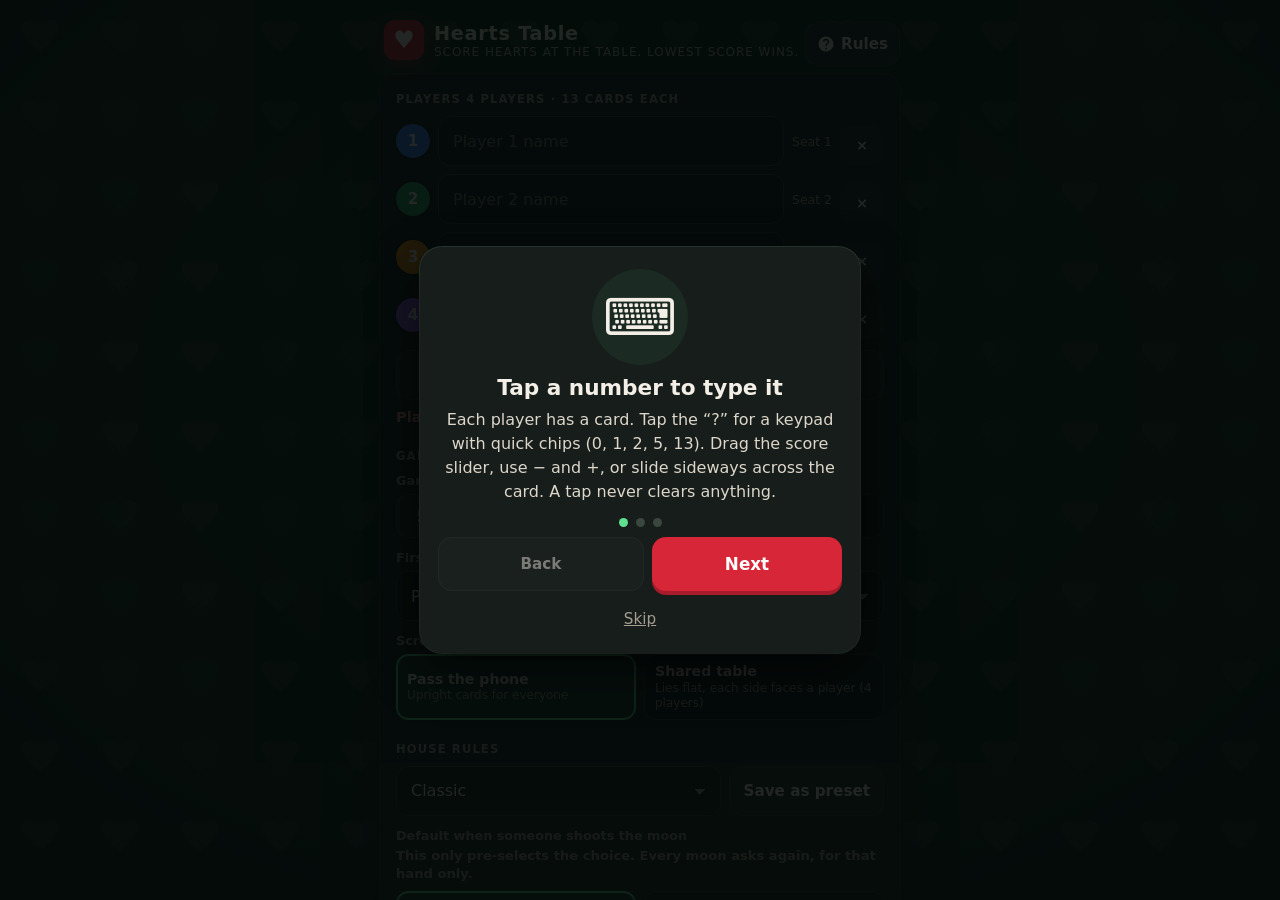
==== commit 4a45fcac: "Let each moon hand choose its scoring, and restore the score slider. Shoot-the-moon now asks, for th" ====
--- a/publish/index.html
+++ b/publish/index.html
@@ -451,6 +451,7 @@
 .chips > button[aria-pressed="true"] { background: #143425; box-shadow: inset 0 0 0 2px var(--ok); }
 .custom-target { flex: 1; min-width: 110px; }
 .custom-target input { min-height: 44px; }
+.moon-note { margin: -2px 0 8px; }
 .preset-row { display: grid; grid-template-columns: 1fr auto; gap: 8px; margin: 6px 0 12px; }
 .preset-row .ghost { min-height: 50px; padding: 0 14px; width: auto; }
 .rule-toggles { display: grid; gap: 8px; margin: 10px 0 12px; }
@@ -514,7 +515,10 @@
 .c-ok { background: #1a4d33 !important; color: #c9ffdc !important; box-shadow: inset 0 0 0 2px var(--ok) !important; }
 .c-q[aria-pressed="true"], .c-j[aria-pressed="true"] { background: #dfe7ff !important; color: #111a33 !important; }
 .c-j[aria-pressed="true"] { background: #ffd9a0 !important; color: #3a2405 !important; }
-.c-entry { grid-area: entry; display: grid; grid-template-columns: 48px minmax(0, 1fr) 48px; gap: 6px; height: clamp(48px, 7.4vh, 70px); }
+.c-entry { grid-area: entry; display: grid; grid-template-columns: 48px minmax(0, 1fr) 48px; grid-template-rows: minmax(44px, 1fr) 24px; gap: 2px 6px; height: auto; min-height: 70px; }
+.c-entry > .step:first-child { grid-column: 1; grid-row: 1; }
+.c-entry > .c-val { grid-column: 2; grid-row: 1; }
+.c-entry > .step:nth-child(3) { grid-column: 3; grid-row: 1; }
 .step { border-radius: 14px; background: var(--card2); color: var(--text); font-size: 1.6rem; font-weight: 800; box-shadow: inset 0 0 0 1px var(--edge); min-height: 44px; }
 .step:disabled { opacity: .35; }
 .c-val { border-radius: 14px; background: #f4efe6; color: #1c1916; font-size: clamp(1.6rem, 4.4vh, 2.6rem); font-weight: 900; font-variant-numeric: tabular-nums; min-height: 44px; }
@@ -525,16 +529,31 @@
 @keyframes pop { 50% { transform: scale(1.12); } }
 .card.locked .c-entry { opacity: .45; }
 .card.dragging { box-shadow: inset 4px 0 0 var(--pc), 0 0 0 3px #f3e2a8; }
-.c-drag { position: absolute; z-index: 6; left: 0; right: 0; top: 0; bottom: 0; width: 100%; height: 100%; margin: 0;
-  grid-column: 1 / -1; grid-row: 1 / -1;
-  background: rgba(10,18,16,.96); display: flex; flex-direction: column; align-items: center; justify-content: center; gap: 6px; padding: 12px 10px; pointer-events: none; border-radius: 18px; touch-action: none; }
+/* Score slider. The drag overlay used to be only a fill bar (.cd-scale) with
+   overflow:hidden and no thumb, so nothing moved under the finger. The old
+   jog-dial rules are still in the first stylesheet, but the markup that drew
+   that control left with the seat panels. A native range input also loses its
+   track and thumb on iOS Safari once an ancestor sets touch-action:none.
+   This thumb is a real element, positioned on each pointer move. */
+.c-slider { grid-column: 1 / -1; grid-row: 2; position: relative; display: flex; align-items: center; height: 24px; padding: 0 14px; touch-action: none; cursor: pointer; }
+.c-slider.off { opacity: .45; }
+.c-slider:focus-visible { outline: 3px solid #f3e2a8; outline-offset: 2px; }
+.cs-track, .cd-track { position: relative; flex: 1; height: 10px; border-radius: 99px; background: #3d4d46; box-shadow: inset 0 1px 2px rgba(0,0,0,.45); }
+.cs-fill, .cd-track > i { display: block; height: 100%; width: 0; border-radius: 99px; background: linear-gradient(90deg, #5ee08f, #e9c45a); pointer-events: none; }
+.cs-thumb, .cd-thumb {
+  position: absolute; top: 50%; left: 0; width: 22px; height: 22px; border-radius: 50%;
+  background: #fffdf7; border: 3px solid #1c1916; box-shadow: 0 1px 5px rgba(0,0,0,.55), 0 0 0 2px #e9c45a;
+  transform: translate(-50%, -50%); pointer-events: none;
+}
+/* The hit target is the whole row, so the thumb can stay small enough not to cover the track. */
+.c-slider::before { content: ""; position: absolute; left: 0; right: 0; top: -2px; bottom: -4px; }
+.c-drag { position: absolute; inset: 0; background: rgba(10,18,16,.95); display: flex; flex-direction: column; align-items: center; justify-content: center; gap: 8px; padding: 10px; pointer-events: none; border-radius: 18px; }
 .c-drag[hidden] { display: none; }
-.cd-num { font-size: clamp(40px, 9vh, 96px); font-weight: 900; line-height: 1; color: #fff; font-variant-numeric: tabular-nums; }
-.cd-slider { position: relative; width: min(92%, 440px); height: 44px; touch-action: none; }
-.cd-track { position: absolute; left: 17px; right: 17px; top: 50%; height: 14px; margin-top: -7px; border-radius: 99px; background: #efe6d4; box-shadow: inset 0 1px 2px rgba(0,0,0,.35), 0 0 0 1px rgba(255,255,255,.45); overflow: hidden; }
-.cd-track i { display: block; height: 14px; width: 0; background: linear-gradient(90deg, #5ee08f, #e9c45a); border-radius: 99px; }
-.cd-thumb { position: absolute; left: 0; top: 50%; width: 34px; height: 34px; border-radius: 50%; background: #fffdf7; box-shadow: 0 2px 8px rgba(0,0,0,.55), 0 0 0 3px #1c1916, 0 0 0 6px #e9c45a; transform: translate3d(17px,-50%,0); }
-.cd-range { width: min(92%, 440px); display: flex; justify-content: space-between; font-size: .85rem; color: #f4efe6; font-weight: 700; }
+.cd-num { font-size: clamp(56px, 12vh, 120px); font-weight: 900; line-height: 1; color: #fff; font-variant-numeric: tabular-nums; }
+.cd-slider { width: 90%; height: 36px; display: flex; align-items: center; }
+.cd-track { height: 12px; background: #2c3832; }
+.cd-thumb { width: 30px; height: 30px; }
+.cd-range { width: 90%; display: flex; justify-content: space-between; font-size: .8rem; color: var(--dim); font-weight: 700; }
 .cd-moon { opacity: 0; width: 90%; font-size: .8rem; color: #e5dcff; text-align: center; transition: opacity .15s; }
 .cd-moon.on { opacity: 1; }
 .cd-moon .bar { height: 6px; background: #2b2350; border-radius: 99px; overflow: hidden; margin-top: 4px; }
@@ -567,35 +586,20 @@
 .bar-btn svg { width: 22px; height: 22px; fill: currentColor; }
 .bar-btn:disabled { opacity: .4; }
 
-/* shared table: iPad standing on one side, every tile upright */
-.lay-table { padding: calc(8px + var(--safe-t)) 12px calc(6px + var(--safe-b)); max-width: 1600px; }
-.lay-table .cards { grid-auto-rows: minmax(0, 1fr); align-content: stretch; gap: 10px; }
-.lay-table.n3 .cards { grid-template-columns: 1fr; }
-.lay-table.n4 .cards, .lay-table.n5 .cards, .lay-table.n6 .cards { grid-template-columns: 1fr 1fr; }
-.lay-table.n5 .cards .card:last-child { grid-column: 1 / -1; }
-@media (orientation: landscape) {
-  .lay-table.n3 .cards { grid-template-columns: repeat(3, minmax(0, 1fr)); }
-  .lay-table.n4 .cards { grid-template-columns: repeat(4, minmax(0, 1fr)); }
-  .lay-table.n5 .cards { grid-template-columns: repeat(6, minmax(0, 1fr)); }
-  .lay-table.n5 .cards .card { grid-column: span 2; }
-  .lay-table.n5 .cards .card:nth-child(4) { grid-column: 2 / span 2; }
-  .lay-table.n5 .cards .card:nth-child(5) { grid-column: 4 / span 2; }
-  .lay-table.n6 .cards { grid-template-columns: repeat(3, minmax(0, 1fr)); }
-  .lay-table.n6 .cards .card:last-child { grid-column: auto; }
-}
-.lay-table .c-name { font-size: clamp(1.05rem, 2.6vh, 1.7rem); }
-.lay-table .c-total b { font-size: clamp(36px, 8vh, 112px); }
-.lay-table.n5 .c-total b, .lay-table.n6 .c-total b { font-size: clamp(32px, 6.2vh, 84px); }
-.lay-table .c-pass, .lay-table .c-tl, .lay-table .c-after { font-size: clamp(.78rem, 1.8vh, 1rem); }
-.lay-table .c-entry { height: clamp(52px, 7vh, 84px); grid-template-columns: minmax(48px, 72px) minmax(48px, 1fr) minmax(48px, 72px); }
-.lay-table .step, .lay-table .c-val { min-height: 56px; font-size: clamp(1.4rem, 3vh, 2.2rem); }
-.lay-table .c-acts button { min-height: 48px; min-width: 52px; font-size: 1rem; }
-.lay-table .g-title { font-size: clamp(1.05rem, 2.4vh, 1.45rem); }
-.lay-table .bar-btn { min-height: 52px; font-size: .8rem; }
-.lay-table .moon-main, .lay-table .primary.save { min-height: 58px; }
-.lay-table .cd-num { font-size: clamp(48px, 12vh, 140px); }
-.moon-choice { grid-template-columns: 1fr; margin: 8px 0 12px; }
-.moon-choice button { min-height: 58px; font-size: 1rem; }
+/* shared table (rotated, 4 players) */
+.lay-table { padding: 0; max-width: none; }
+.tbl { position: absolute; inset: 0; display: grid; gap: 8px; padding: 8px;
+  grid-template-columns: minmax(0, 26vmin) minmax(0, 1fr) minmax(0, 26vmin); grid-template-rows: minmax(0, 25vh) minmax(0, 1fr) minmax(0, 25vh); }
+.tq { position: relative; min-width: 0; min-height: 0; }
+.tq.q-top { grid-column: 1 / 4; grid-row: 1; }
+.tq.q-bottom { grid-column: 1 / 4; grid-row: 3; }
+.tq.q-left { grid-column: 1; grid-row: 2; }
+.tq.q-right { grid-column: 3; grid-row: 2; }
+.seat { position: absolute; left: 50%; top: 50%; transform: translate(-50%, -50%) rotate(var(--rot)); }
+.seat .card { width: 100%; height: 100%; }
+.hubx { grid-column: 2; grid-row: 2; min-width: 0; min-height: 0; display: flex; flex-direction: column; justify-content: center; gap: 6px; overflow: hidden; }
+.lay-table .g-title { font-size: 1rem; }
+.lay-table .bar-btn { min-height: 46px; font-size: .66rem; }
 
 /* keypad */
 .keypad-back { position: fixed; inset: 0; z-index: 118; background: rgba(0,0,0,.55); display: flex; align-items: flex-end; justify-content: center; padding: 10px 10px calc(10px + var(--safe-b)); }
@@ -635,6 +639,7 @@
 .moon-preview td:first-child { display: flex; align-items: center; gap: 8px; }
 .moon-preview .avatar { width: 24px; height: 24px; font-size: .8rem; }
 .moon-preview td.d { color: #e5dcff; font-weight: 800; }
+.seg.moon-choice { grid-template-columns: 1fr; margin: 8px 0 10px; }
 .jack-pick > button { min-width: 0; }
 
 /* toast with action */
@@ -758,7 +763,12 @@
 .game.n5 .c-pass, .game.n6 .c-pass { font-size: .74rem; }
 .game.n5 .card, .game.n6 .card { padding: 8px; gap: 2px 6px; }
 .game.n5 .c-total b, .game.n6 .c-total b { font-size: clamp(28px, 4.4vh, 52px); }
-.game.n5 .c-entry, .game.n6 .c-entry { height: clamp(44px, 6vh, 60px); grid-template-columns: 44px minmax(0, 1fr) 44px; }
+.game.n5 .c-entry, .game.n6 .c-entry { min-height: 68px; height: auto; grid-template-columns: 44px minmax(0, 1fr) 44px; grid-template-rows: minmax(44px, 1fr) 22px; }
+.game.n5 .c-slider, .game.n6 .c-slider { height: 22px; padding: 0 12px; }
+.game.n3 .c-entry { grid-template-rows: 44px 18px; min-height: 0; gap: 0 6px; }
+.game.n3 .c-slider { height: 18px; }
+.game.n3 .cs-thumb { width: 20px; height: 20px; }
+.game.n3 .c-val { min-height: 44px; }
 .game.n5 .c-acts button, .game.n6 .c-acts button { min-width: 44px; padding: 0 6px; }
 
 /* print (History → Print / PDF) */
@@ -818,14 +828,14 @@
       <div class="field-label">Screen</div>
       <div class="seg" role="group" aria-label="Screen layout">
         <button type="button" id="layout-phone" aria-pressed="true">Pass the phone<small>Upright cards for everyone</small></button>
-        <button type="button" id="layout-table" aria-pressed="false">Shared table<small>Upright tiles for an iPad on a stand</small></button>
+        <button type="button" id="layout-table" aria-pressed="false">Shared table<small>Lies flat, each side faces a player (4 players)</small></button>
       </div>
 
       <div class="kicker sp">House rules</div>
       <div class="preset-row"><select id="preset-select" aria-label="House rules preset"></select><button type="button" class="ghost" id="save-preset">Save as preset</button></div>
       <div class="field-label">Default when someone shoots the moon</div>
-      <p class="lede">Pre-selected on each moon hand. You still choose add or subtract every time.</p>
-      <div class="seg" role="group" aria-label="Default moon scoring">
+      <p class="muted small moon-note">This only pre-selects the choice. Every moon asks again, for that hand only.</p>
+      <div class="seg" role="group" aria-label="Moon scoring">
         <button type="button" id="mode-add" aria-pressed="true">+26 to everyone else<small>Shooter scores 0</small></button>
         <button type="button" id="mode-sub" aria-pressed="false">−26 to the shooter<small>Others score 0; can go below 0</small></button>
       </div>
@@ -1655,7 +1665,7 @@
   }
   function rulesSummary(r) {
     var t = pointsTotal(r);
-    var bits = ["Moon each hand, default " + (r.moonMode === "subtract" ? "−" + t + " to shooter" : "+" + t + " to others")];
+    var bits = [r.moonMode === "subtract" ? "Moon default −" + t + " to shooter" : "Moon default +" + t + " to others"];
     if (r.spot) bits.push("Spot hearts");
     if (r.jack) bits.push("J♦ −10");
     if (r.passMode === "nohold") bits.push("No hold hands");
@@ -1760,6 +1770,36 @@
   }
   function blankEntry(n) { var p = []; while (p.length < n) p.push(null); return { pts: p, queen: null, jack: null }; }
 
+  // Which way a moon hand was scored. Old saves omit moonMode; a negative
+  // shooter score, after putting a J♦ −10 back, means the shooter was subtracted.
+  function inferMoonMode(r) {
+    if (!r || !isInt(r.moon) || !Array.isArray(r.scores)) return null;
+    var adj = isInt(r.jack) && r.jack === r.moon ? 10 : 0;
+    var base = (isInt(r.scores[r.moon]) ? r.scores[r.moon] : 0) + adj;
+    return base < 0 ? "subtract" : "add";
+  }
+  function moonModeOf(r) {
+    if (!r || !isInt(r.moon)) return null;
+    if (r.moonMode === "subtract" || r.moonMode === "add") return r.moonMode;
+    return inferMoonMode(r);
+  }
+  function moonPoints(r) {
+    var mode = moonModeOf(r);
+    if (!mode) return 0;
+    if (mode === "subtract") return Math.abs((r.scores[r.moon] || 0) + (r.jack === r.moon ? 10 : 0));
+    var best = 0, i, v;
+    for (i = 0; i < r.scores.length; i++) {
+      if (i === r.moon || (r.out && r.out[i])) continue;
+      v = r.scores[i] + (r.jack === i ? 10 : 0);
+      if (v > best) best = v;
+    }
+    return best;
+  }
+  function moonChoiceLabel(r) {
+    var n = moonPoints(r);
+    return moonModeOf(r) === "subtract" ? "−" + n + " to the shooter" : "+" + n + " to everyone else";
+  }
+
   // Turn a complete entry into a stored hand.
   function makeHand(entry, st) {
     var hs = handStatus(entry, st);
@@ -1769,7 +1809,7 @@
     var scores = pts.slice();
     var jack = st.rules.jack ? entry.jack : null;
     if (isInt(jack)) scores[jack] -= 10;
-    return withOut({ scores: scores, pts: pts, moon: null, pass: passFor(st.rounds.length, active.length, st.rules.passMode),
+    return withOut({ scores: scores, pts: pts, moon: null, moonMode: null, pass: passFor(st.rounds.length, active.length, st.rules.passMode),
       dealer: currentDealer(st), queen: hs.queen, jack: isInt(jack) ? jack : null }, st);
   }
   // Remember who sat out, so editing an old hand later uses the same players.
@@ -1777,6 +1817,8 @@
     if (st.out && st.out.some(Boolean)) h.out = st.out.map(Boolean);
     return h;
   }
+  // moonMode overrides the game default for this hand only. The default still
+  // applies when a hand doesn't pass one (older callers, and the pre-selected choice).
   function makeMoonHand(shooter, st, jack, handIndex, dealer, pass, moonMode) {
     var n = st.players.length, active = activeSeats(st), total = pointsTotal(st.rules);
     var mode = moonMode === "subtract" || moonMode === "add" ? moonMode : (st.rules && st.rules.moonMode === "subtract" ? "subtract" : "add");
@@ -1791,40 +1833,6 @@
     return withOut({ scores: scores, pts: null, moon: shooter, moonMode: mode, pass: pass || passFor(k, active.length, st.rules.passMode),
       dealer: isInt(dealer) ? dealer : currentDealer(st), queen: shooter, jack: j }, st);
   }
-  // How many points the moon pile was, after undoing a J♦ −10 on the same hand.
-  function moonPoints(h) {
-    if (!h || !isInt(h.moon) || !h.scores) return 0;
-    var jackHere = isInt(h.jack), i, best, n;
-    if (h.moonMode === "subtract") {
-      n = -h.scores[h.moon];
-      if (jackHere && h.jack === h.moon) n -= 10;
-      return n;
-    }
-    best = 0;
-    for (i = 0; i < h.scores.length; i++) {
-      if (i === h.moon) continue;
-      n = h.scores[i] + (jackHere && h.jack === i ? 10 : 0);
-      if (n > best) best = n;
-    }
-    return best;
-  }
-  function moonPhrase(h) {
-    if (!h || !isInt(h.moon)) return "";
-    var n = moonPoints(h);
-    return h.moonMode === "subtract" ? "−" + n + " to the shooter" : "+" + n + " to everyone else";
-  }
-  // Scores are the source of truth for old saves that had one moon setting for the whole game.
-  function inferMoonMode(scores, shooter, fallback) {
-    if (!scores || !isInt(shooter) || shooter < 0 || shooter >= scores.length) {
-      return fallback === "subtract" || fallback === "add" ? fallback : null;
-    }
-    var self = scores[shooter], othersMax = -Infinity, i;
-    for (i = 0; i < scores.length; i++) if (i !== shooter && scores[i] > othersMax) othersMax = scores[i];
-    if (self <= -13 && othersMax <= 0) return "subtract";
-    if (othersMax >= 13) return "add";
-    if (fallback === "subtract" || fallback === "add") return fallback;
-    return null;
-  }
 
   /* ---------- totals, standings ---------- */
 
@@ -1870,7 +1878,7 @@
 
   function handRecap(r, players) {
     if (isInt(r.moon)) {
-      var s = players[r.moon] + " shot the moon (" + moonPhrase(r) + ")";
+      var s = players[r.moon] + " shot the moon (" + moonChoiceLabel(r) + ")";
       if (isInt(r.jack)) s += "; " + players[r.jack] + " took the J♦";
       return s;
     }
@@ -1915,7 +1923,7 @@
       (r.pts == null || (Array.isArray(r.pts) && r.pts.length === n && r.pts.every(isInt)));
   }
   // Fill fields older saves didn't have (pts, dealer, queen).
-  function upgradeHand(r, k, n, firstDealer, legacyMoon) {
+  function upgradeHand(r, k, n, firstDealer) {
     var h = { scores: r.scores.slice(), moon: isInt(r.moon) ? r.moon : null, pass: r.pass,
       pts: Array.isArray(r.pts) ? r.pts.slice() : (isInt(r.moon) ? null : r.scores.slice()),
       dealer: isInt(r.dealer) && r.dealer >= 0 && r.dealer < n ? r.dealer : mod((firstDealer || 0) + k, n),
@@ -1925,11 +1933,9 @@
       if (h.moon !== null) h.queen = h.moon;
       else if (h.pts) { var c = h.pts.map(function (p, i) { return p >= 13 ? i : -1; }).filter(function (i) { return i >= 0; }); if (c.length === 1) h.queen = c[0]; }
     }
-    if (h.moon !== null) {
-      var explicit = r.moonMode === "add" || r.moonMode === "subtract" ? r.moonMode : null;
-      var fromScores = inferMoonMode(h.scores, h.moon, null);
-      h.moonMode = fromScores || explicit || (legacyMoon === "subtract" ? "subtract" : "add");
-    }
+    // Scores are the record. Infer the choice so a save from before per-hand
+    // moons still shows the way that hand was actually scored.
+    h.moonMode = inferMoonMode(h);
     return h;
   }
   // Accepts v1 (localStorage era), v2 (4 players) and v3 states.
@@ -1940,8 +1946,7 @@
       ? p.players.map(function (x, i) { return normName(x, "Player " + (i + 1)); }) : ["Player 1", "Player 2", "Player 3", "Player 4"];
     var n = players.length;
     var fd = isInt(p.firstDealer) ? mod(p.firstDealer, n) : 0;
-    var legacyMoon = (p.rules && p.rules.moonMode) || p.moonMode;
-    var rounds = (Array.isArray(p.rounds) ? p.rounds : []).filter(function (r) { return validHand(r, n); }).map(function (r, k) { return upgradeHand(r, k, n, fd, legacyMoon); });
+    var rounds = (Array.isArray(p.rounds) ? p.rounds : []).filter(function (r) { return validHand(r, n); }).map(function (r, k) { return upgradeHand(r, k, n, fd); });
     var st = {
       version: 3, id: typeof p.id === "string" && p.id ? p.id.slice(0, 80) : makeId(t), started: !!p.started,
       startedAt: isInt(p.startedAt) ? p.startedAt : t, players: players,
@@ -1965,7 +1970,7 @@
       players: st.players.slice(), colors: st.colors.slice(), out: st.out.slice(), target: st.target, rules: clone(st.rules),
       moonMode: st.rules.moonMode, firstDealer: st.firstDealer, rounds: clone(st.rounds), totals: tots,
       winners: w, winnerNames: w.map(function (i) { return st.players[i]; }),
-      moons: st.rounds.map(function (r, k) { return isInt(r.moon) ? { round: k, player: r.moon, name: st.players[r.moon], moonMode: r.moonMode === "subtract" ? "subtract" : "add" } : null; }).filter(Boolean),
+      moons: st.rounds.map(function (r, k) { return isInt(r.moon) ? { round: k, player: r.moon, name: st.players[r.moon] } : null; }).filter(Boolean),
       hands: st.rounds.length
     };
   }
@@ -2058,7 +2063,7 @@
 
   function csvCell(v) { var s = v == null ? "" : String(v); return /[",\n]/.test(s) ? '"' + s.replace(/"/g, '""') + '"' : s; }
   function toCsv(games) {
-    var rows = [["game_id", "finished_at", "target", "rules", "hand", "player", "seat", "points", "score", "running_total", "rank_after", "dealer", "pass", "moon", "queen", "jack", "final_total", "winner", "moon_choice"]];
+    var rows = [["game_id", "finished_at", "target", "rules", "hand", "player", "seat", "points", "score", "running_total", "rank_after", "dealer", "pass", "moon", "queen", "jack", "final_total", "winner", "moon_mode"]];
     (games || []).forEach(function (g) {
       var n = g.players.length, run = runningTotals(g.rounds, n), act = range(n).filter(function (i) { return !(g.out && g.out[i]); });
       var rulesTxt = rulesSummary(sanitizeRules(g.rules, g.moonMode));
@@ -2066,8 +2071,7 @@
         var rk = ranks(run[k], act);
         g.players.forEach(function (p, i) {
           rows.push([g.id, new Date(g.finishedAt).toISOString(), g.target, rulesTxt, k + 1, p, i + 1, r.pts ? r.pts[i] : "", r.scores[i], run[k][i], rk[i] || "",
-            g.players[r.dealer] || "", r.pass, r.moon === i ? "yes" : "", r.queen === i ? "yes" : "", r.jack === i ? "yes" : "", g.totals[i], (g.winners || []).indexOf(i) !== -1 ? "yes" : "",
-            isInt(r.moon) ? (r.moonMode === "subtract" ? "subtract" : "add") : ""]);
+            g.players[r.dealer] || "", r.pass, r.moon === i ? "yes" : "", r.queen === i ? "yes" : "", r.jack === i ? "yes" : "", g.totals[i], (g.winners || []).indexOf(i) !== -1 ? "yes" : "", isInt(r.moon) ? (moonModeOf(r) || "") : ""]);
         });
       });
     });
@@ -2115,7 +2119,8 @@
     COLORS: COLORS, MIN_PLAYERS: MIN_PLAYERS, MAX_PLAYERS: MAX_PLAYERS, PASS_LABEL: PASS_LABEL,
     isInt: isInt, defaultRules: defaultRules, sanitizeRules: sanitizeRules, rulesSummary: rulesSummary, pointsTotal: pointsTotal, cardsInfo: cardsInfo,
     activeSeats: activeSeats, passCycle: passCycle, passFor: passFor, passTarget: passTarget, nextDealer: nextDealer, currentDealer: currentDealer,
-    entryBounds: entryBounds, queenCandidates: queenCandidates, handStatus: handStatus, blankEntry: blankEntry, makeHand: makeHand, makeMoonHand: makeMoonHand, moonPhrase: moonPhrase,
+    entryBounds: entryBounds, queenCandidates: queenCandidates, handStatus: handStatus, blankEntry: blankEntry, makeHand: makeHand, makeMoonHand: makeMoonHand,
+    moonModeOf: moonModeOf, moonChoiceLabel: moonChoiceLabel,
     totals: totals, runningTotals: runningTotals, leaders: leaders, losers: losers, ranks: ranks, isOver: isOver, winners: winners, handRecap: handRecap,
     makeId: makeId, normName: normName, nameKey: nameKey, isPlaceholder: isPlaceholder, newGame: newGame, validHand: validHand, sanitizeState: sanitizeState,
     buildRecord: buildRecord, validRecord: validRecord, normalizeRecord: normalizeRecord, parseBackup: parseBackup, mergeGames: mergeGames, updateRoster: updateRoster,
@@ -3116,6 +3121,10 @@
 /* Hearts Table v5 app, part 1: state, storage, migration, feedback, small UI helpers. */
 var L = window.HeartsLogic, R = window.HeartsRules, M = window.HeartsMoon, DB = window.HeartsDB;
 var LEGACY_KEYS = { state: "hearts-scorekeeper-v1", draft: "hearts-draft-v1", bag: "hearts-moon-bag-v1" };
+var TABLE_SEATS = [ // shared-table mode, 4 players: bottom, left, top, right (clockwise)
+  { pos: "bottom", rot: 0, label: "Bottom" }, { pos: "left", rot: 90, label: "Left" },
+  { pos: "top", rot: 180, label: "Top" }, { pos: "right", rot: 270, label: "Right" }
+];
 var SEAT_WORD = ["Seat 1", "Seat 2", "Seat 3", "Seat 4", "Seat 5", "Seat 6"];
 var PHONE_TUNE = { unit: 22, maxGain: 2.2 };   // pass-the-phone slide: 22 px per point, gentle acceleration
 var TABLE_TUNE = null;                         // shared table keeps the original feel
@@ -3390,18 +3399,17 @@
 }
 
 /* ---- 10-table.js ---- */
-/* Part 2: the game screen. Pass-the-phone (default) and shared-table (upright tiles for a stand). */
+/* Part 2: the game screen. Pass-the-phone (upright, default) and shared-table (rotated, 4 players) layouts. */
 var built = { key: "", mode: "phone" };
 var drags = {};        // pointerId -> drag
 var dragBySeat = {};   // seat -> drag
 var keypadSeat = null, keypadBuf = "", keypadFresh = true;
 
 function layoutMode() {
-  if (!state || settings.layout !== "table") return "phone";
-  var n = R.activeSeats(state).length;
-  return n >= 3 && n <= 6 ? "table" : "phone";
-}
-function seatRot() { return 0; }
+  if (!state) return "phone";
+  return settings.layout === "table" && state.players.length === 4 && R.activeSeats(state).length === 4 ? "table" : "phone";
+}
+function seatRot(i) { return layoutMode() === "table" ? TABLE_SEATS[i].rot : 0; }
 
 // Everything about the hand being entered (or edited).
 function ctx() {
@@ -3432,6 +3440,9 @@
       '<button type="button" class="step" id="cminus-' + i + '" aria-label="' + esc(state.players[i]) + ' minus 1">−</button>' +
       '<button type="button" class="c-val unknown" id="cval-' + i + '" aria-label="' + esc(state.players[i]) + ' points this hand">?</button>' +
       '<button type="button" class="step" id="cplus-' + i + '" aria-label="' + esc(state.players[i]) + ' plus 1">+</button>' +
+      '<div class="c-slider" id="cslider-' + i + '" data-seat="' + i + '" role="slider" tabindex="0" aria-orientation="horizontal" aria-valuemin="0" aria-valuemax="26" aria-valuenow="0" aria-label="' + esc(state.players[i]) + ' score slider">' +
+        '<div class="cs-track" id="cstrack-' + i + '"><i class="cs-fill" id="csfill-' + i + '"></i><span class="cs-thumb" id="csthumb-' + i + '"></span></div>' +
+      '</div>' +
     '</div>' +
     '<div class="c-acts">' +
       '<button type="button" class="c-ok" id="cok-' + i + '" hidden></button>' +
@@ -3440,8 +3451,7 @@
       '<button type="button" class="c-moon" id="cmoon-' + i + '" hidden>🌙 Moon</button>' +
     '</div>' +
     '<div class="c-drag" id="cdrag-' + i + '" hidden><div class="cd-num" id="cdnum-' + i + '">0</div>' +
-      '<div class="cd-slider" id="cdslider-' + i + '" role="slider" aria-valuemin="0" aria-valuemax="26" aria-valuenow="0" aria-label="' + esc(state.players[i]) + ' score">' +
-        '<div class="cd-track"><i id="cdbar-' + i + '"></i></div><span class="cd-thumb" id="cdthumb-' + i + '"></span></div>' +
+      '<div class="cd-slider"><div class="cd-track"><i id="cdbar-' + i + '"></i><span class="cd-thumb" id="cdthumb-' + i + '"></span></div></div>' +
       '<div class="cd-range"><span id="cdmin-' + i + '">0</span><span id="cdcap-' + i + '"></span><span id="cdmax-' + i + '">26</span></div>' +
       '<div class="cd-moon" id="cdmoon-' + i + '"><span>🌙 keep pushing to shoot the moon</span><div class="bar"><i></i></div></div></div>' +
   '</div>';
@@ -3479,7 +3489,13 @@
   built = { key: key, mode: mode };
   var g = $("game");
   g.className = "game lay-" + mode + " n" + act.length;
-  g.innerHTML = controlsHtml() + '<section class="cards" id="cards">' + act.map(cardHtml).join("") + "</section>" + entryHtml() + barHtml();
+  if (mode === "table") {
+    g.innerHTML = '<div class="tbl">' + TABLE_SEATS.map(function (s, i) {
+      return '<div class="tq q-' + s.pos + '"><div class="seat" id="seat-' + i + '" style="--rot:' + s.rot + 'deg">' + cardHtml(i) + "</div></div>";
+    }).join("") + '<div class="hubx">' + controlsHtml() + entryHtml() + barHtml() + "</div></div>";
+  } else {
+    g.innerHTML = controlsHtml() + '<section class="cards" id="cards">' + act.map(cardHtml).join("") + "</section>" + entryHtml() + barHtml();
+  }
   act.forEach(wireCard);
   $("save-btn").addEventListener("click", trySave);
   $("moon-btn").addEventListener("click", function () { askMoon(null); });
@@ -3492,9 +3508,20 @@
   $("edit-cancel").addEventListener("click", cancelEdit);
   $("g-over-results").addEventListener("click", function () { showWinnerScreen(true); });
   $("g-over-new").addEventListener("click", askNewGame);
-}
-
-function sizeSeats() { /* stand layout sizes itself with the grid */ }
+  sizeSeats();
+}
+
+function sizeSeats() {
+  if (built.mode !== "table") return;
+  TABLE_SEATS.forEach(function (s, i) {
+    var seat = $("seat-" + i);
+    if (!seat) return;
+    var r = seat.parentNode.getBoundingClientRect();
+    var swap = s.rot === 90 || s.rot === 270;
+    seat.style.width = (swap ? r.height : r.width) + "px";
+    seat.style.height = (swap ? r.width : r.height) + "px";
+  });
+}
 
 function wireCard(i) {
   var card = $("card-" + i);
@@ -3512,6 +3539,12 @@
   $("cq-" + i).addEventListener("click", function () { if (locked()) return; entry.queen = entry.queen === i ? null : i; persist(); paintAll(); buzz(8); });
   if ($("cj-" + i)) $("cj-" + i).addEventListener("click", function () { if (locked()) return; entry.jack = entry.jack === i ? null : i; persist(); paintAll(); buzz(8); });
   $("cmoon-" + i).addEventListener("click", function () { askMoon(i); });
+  var sl = $("cslider-" + i);
+  sl.addEventListener("pointerdown", onSliderDown, { passive: false });
+  sl.addEventListener("pointermove", onSliderMove, { passive: false });
+  sl.addEventListener("pointerup", onSliderUp);
+  sl.addEventListener("pointercancel", onSliderCancel);
+  sl.addEventListener("lostpointercapture", onSliderCancel);
 }
 
 /* ---------- entry operations ---------- */
@@ -3618,12 +3651,15 @@
     after.textContent = c.editing ? "after hand " + (c.index + 1) : (ev !== null && !lk ? "→ " + (base[i] + ev) : "");
     var tgt = R.passTarget(i, c.pass, c.active);
     $("cpass-" + i).textContent = c.pass === "hold" ? "No pass this hand" : (tgt === null ? "" : "Pass 3 " + c.pass + " → " + state.players[tgt]);
+    var b = R.entryBounds(entry.pts, i, c.active, total);
     var val = $("cval-" + i);
-    val.classList.toggle("unknown", v === null && !sug);
-    val.classList.toggle("sug", v === null && !!sug);
-    val.textContent = v !== null ? String(v) : (sug ? String(hs.suggestion.value) : "?");
+    if (!sliderDragFor(i)) {
+      val.classList.toggle("unknown", v === null && !sug);
+      val.classList.toggle("sug", v === null && !!sug);
+      val.textContent = v !== null ? String(v) : (sug ? String(hs.suggestion.value) : "?");
+      paintSlider(i, isInt(v) ? v : 0, b.max);
+    }
     val.setAttribute("aria-label", state.players[i] + ": " + (v !== null ? v + " points" : sug ? "suggested " + hs.suggestion.value + ", not confirmed" : "not set") + ". Tap to type.");
-    var b = R.entryBounds(entry.pts, i, c.active, total);
     $("cminus-" + i).disabled = lk || v === null && !sug || (v !== null && v <= 0);
     $("cplus-" + i).disabled = lk || (isInt(v) ? v >= b.max : b.max <= 0);
     var ok = $("cok-" + i);
@@ -3649,7 +3685,7 @@
   $("g-target").textContent = "Game to " + state.target;
   paintClock();
   $("edit-banner").hidden = !c.editing;
-  if (c.editing) $("edit-text").textContent = "Editing hand " + (c.index + 1) + " · totals shown as of that hand" + (c.hand && c.hand.moon !== null ? " · " + R.moonPhrase(c.hand) : "");
+  if (c.editing) $("edit-text").textContent = "Editing hand " + (c.index + 1) + " · totals shown as of that hand";
 
   // meter + status
   var pct = Math.max(0, Math.min(100, hs.sum / total * 100));
@@ -3721,7 +3757,7 @@
 var SLIDE_START = 10;
 function onDown(e, i) {
   if (moonBusy || locked()) return;
-  if (e.target.closest && e.target.closest("button") && !e.target.closest(".c-val")) return;
+  if (e.target.closest && (e.target.closest(".c-slider") || (e.target.closest("button") && !e.target.closest(".c-val")))) return;
   if (dragBySeat[i]) return;
   if (e.pointerType === "mouse" && e.button !== 0) return;
   e.preventDefault();
@@ -3764,25 +3800,11 @@
 }
 function paintDrag(d, b) {
   var i = d.seat, v = d.st.value, over = d.st.over || 0;
-  var tune = built.mode === "table" ? TABLE_TUNE : PHONE_TUNE;
-  var unit = tune && tune.unit > 0 ? tune.unit : L.JOG_BASE_PX;
-  var shown = v + (d.st.accum || 0) / unit;
-  if (shown < b.min) shown = b.min;
-  if (shown > b.max) shown = b.max;
-  var pct = b.max > b.min ? (shown - b.min) / (b.max - b.min) * 100 : 0;
+  var pct = b.max ? v / b.max * 100 : 0;
   $("cdnum-" + i).textContent = String(v);
-  var slider = $("cdslider-" + i);
-  if (slider) {
-    slider.setAttribute("aria-valuemax", String(b.max));
-    slider.setAttribute("aria-valuenow", String(v));
-    void slider.offsetWidth;
-    var track = slider.querySelector(".cd-track");
-    var inner = track ? track.clientWidth : 0;
-    $("cdbar-" + i).style.width = Math.round(inner * pct / 100) + "px";
-    // translate3d, not left: iOS Safari often waits until touchend to paint left/width.
-    var x = 17 + Math.max(0, (slider.clientWidth || 0) - 34) * pct / 100;
-    $("cdthumb-" + i).style.transform = "translate3d(" + x.toFixed(1) + "px,-50%,0)";
-  }
+  $("cdbar-" + i).style.width = pct + "%";
+  $("cdthumb-" + i).style.left = pct + "%";
+  paintSlider(i, v, b.max);
   $("cdmin-" + i).textContent = "0";
   $("cdmax-" + i).textContent = String(b.max);
   $("cdcap-" + i).textContent = v === b.max && b.max < handTotal() ? "the rest" : "";
@@ -3823,7 +3845,99 @@
   }
   if ($("cdrag-" + d.seat)) $("cdrag-" + d.seat).hidden = true;
 }
-function endAllDrags() { Object.keys(drags).forEach(function (k) { endDrag(drags[k]); }); }
+function endAllDrags() {
+  Object.keys(drags).forEach(function (k) { endDrag(drags[k]); });
+  Object.keys(sliderDrags).forEach(function (k) {
+    var d = sliderDrags[k];
+    delete sliderDrags[k];
+    var sl = $("cslider-" + d.seat);
+    if (sl) { try { sl.releasePointerCapture(Number(k)); } catch (e) {} }
+  });
+}
+
+/* ---------- score slider (track + thumb) ---------- */
+var sliderDrags = {};
+function sliderDragFor(i) {
+  var k;
+  for (k in sliderDrags) if (sliderDrags[k].seat === i) return sliderDrags[k];
+  return null;
+}
+function paintSlider(i, value, max) {
+  var sl = $("cslider-" + i);
+  if (!sl) return;
+  var pct = max > 0 ? Math.max(0, Math.min(100, (value / max) * 100)) : 0;
+  var fill = $("csfill-" + i), thumb = $("csthumb-" + i);
+  if (fill) fill.style.width = pct + "%";
+  if (thumb) thumb.style.left = pct + "%";
+  sl.classList.toggle("off", !(max > 0));
+  sl.setAttribute("aria-valuemax", String(max));
+  sl.setAttribute("aria-valuenow", String(Math.round(value) || 0));
+  sl.setAttribute("aria-valuetext", max > 0 ? Math.round(value) + " of " + max : "no points left");
+  sl.setAttribute("aria-disabled", max > 0 && !locked() ? "false" : "true");
+}
+// Finger position along the track, in the player's own left-to-right axis
+// (shared-table seats are rotated). Returns 0..1.
+function sliderRatio(track, clientX, clientY, rot) {
+  var r = track.getBoundingClientRect();
+  var along = L.localDx(clientX - (r.left + r.width / 2), clientY - (r.top + r.height / 2), rot);
+  var w = track.offsetWidth || 1;
+  return Math.max(0, Math.min(1, (along + w / 2) / w));
+}
+function sliderValueAt(d, x, y) {
+  var track = $("cstrack-" + d.seat);
+  if (!track || !(d.max > 0)) return 0;
+  return Math.max(0, Math.min(d.max, Math.round(sliderRatio(track, x, y, seatRot(d.seat)) * d.max)));
+}
+function previewSlider(d, x, y) {
+  var v = sliderValueAt(d, x, y);
+  paintSlider(d.seat, v, d.max);
+  var val = $("cval-" + d.seat);
+  if (val) {
+    val.textContent = String(v);
+    val.classList.remove("unknown", "sug");
+  }
+  if (v !== d.last) { d.last = v; buzz(5); sfx("tick"); }
+  return v;
+}
+function onSliderDown(e) {
+  if (moonBusy || locked()) return;
+  if (e.pointerType === "mouse" && e.button !== 0) return;
+  var i = Number(e.currentTarget.getAttribute("data-seat"));
+  var b = boundsFor(i);
+  if (!(b.max > 0)) { toast("No points left for " + state.players[i] + "."); sfx("error"); return; }
+  e.preventDefault();
+  e.stopPropagation();
+  try { e.currentTarget.setPointerCapture(e.pointerId); } catch (err) {}
+  var d = { pid: e.pointerId, seat: i, from: entry.pts[i], max: b.max, last: null };
+  sliderDrags[e.pointerId] = d;
+  previewSlider(d, e.clientX, e.clientY);
+}
+function onSliderMove(e) {
+  var d = sliderDrags[e.pointerId];
+  if (!d) return;
+  e.preventDefault();
+  previewSlider(d, e.clientX, e.clientY);
+}
+function finishSlider(d, x, y, commit) {
+  if (!d || sliderDrags[d.pid] !== d) return;
+  delete sliderDrags[d.pid];
+  var sl = $("cslider-" + d.seat);
+  if (sl) { try { sl.releasePointerCapture(d.pid); } catch (e) {} }
+  if (!commit) { paintAll(); return; }
+  var v = sliderValueAt(d, x, y);
+  if (v === handTotal() && d.max === handTotal()) { paintAll(); askMoon(d.seat, true); return; }
+  if (v !== d.from) setPts(d.seat, v, true); else paintAll();
+}
+function onSliderUp(e) {
+  var d = sliderDrags[e.pointerId];
+  if (!d) return;
+  finishSlider(d, e.clientX, e.clientY, true);
+}
+function onSliderCancel(e) {
+  var d = sliderDrags[e.pointerId];
+  if (!d) return;
+  finishSlider(d, e.clientX, e.clientY, false);
+}
 
 /* ---------- keypad ---------- */
 function openKeypad(i, firstDigit) {
@@ -3970,7 +4084,6 @@
 var pendingSheet = false;
 
 /* ---------- shooting the moon ---------- */
-var lastMoonMode = "add";
 function askMoon(seat, fromValue) {
   if (locked() || moonBusy || !state) return;
   var c = ctx();
@@ -3986,25 +4099,28 @@
     return;
   }
   var jack = state.rules.jack ? (isInt(entry.jack) ? entry.jack : null) : null;
+  // The game setting only pre-selects. Editing a moon hand starts on that hand's own choice.
   var mode = state.rules.moonMode === "subtract" ? "subtract" : "add";
-  if (c.hand && c.hand.moon === seat && (c.hand.moonMode === "add" || c.hand.moonMode === "subtract")) mode = c.hand.moonMode;
-  var total = handTotal();
+  if (c.editing && c.hand && c.hand.moon === seat) mode = R.moonModeOf(c.hand) || mode;
   var draw = function () {
     var hand = R.makeMoonHand(seat, c.st, jack, c.index, c.dealer, c.pass, mode);
     var n = state.players.length, run = R.runningTotals(state.rounds, n);
     var before = c.editing ? (c.index > 0 ? run[c.index - 1] : state.players.map(function () { return 0; })) : R.totals(state.rounds, n);
+    var total = handTotal();
     var rows = c.active.map(function (i) {
       return "<tr><td>" + avatar(state, i) + " " + esc(state.players[i]) + "</td><td>" + before[i] + '</td><td class="d">' + (hand.scores[i] >= 0 ? "+" : "") + hand.scores[i] + "</td><td><b>" + (before[i] + hand.scores[i]) + "</b></td></tr>";
     }).join("");
     var how = mode === "subtract" ? esc(state.players[seat]) + " gets −" + total + "; everyone else 0." : esc(state.players[seat]) + " scores 0; everyone else +" + total + ".";
+    var choice = '<div class="field-label">How should this hand be scored?</div>' +
+      '<div class="seg moon-choice" role="group" aria-label="Moon scoring for this hand">' +
+      '<button type="button" id="moon-add" aria-pressed="' + (mode === "add" ? "true" : "false") + '">+' + total + ' to everyone else<small>Shooter scores 0</small></button>' +
+      '<button type="button" id="moon-sub" aria-pressed="' + (mode === "subtract" ? "true" : "false") + '">−' + total + ' to the shooter<small>Others score 0; can go below 0</small></button>' +
+      "</div>";
     var jackHtml = state.rules.jack ? '<div class="field-label">Who took the J♦ (−10)?</div><div class="chips jack-pick">' + c.active.map(function (i) {
       return '<button type="button" data-j="' + i + '" aria-pressed="' + (jack === i ? "true" : "false") + '">' + esc(state.players[i]) + "</button>";
     }).join("") + "</div>" : "";
-    var choice = '<div class="seg moon-choice" role="group" aria-label="How to score this moon">' +
-      '<button type="button" id="moon-add" aria-pressed="' + (mode === "add" ? "true" : "false") + '">+' + total + ' to everyone else<small>Shooter scores 0</small></button>' +
-      '<button type="button" id="moon-sub" aria-pressed="' + (mode === "subtract" ? "true" : "false") + '">−' + total + ' to the shooter<small>Others score 0</small></button></div>';
-    return "<p>" + (fromValue ? esc(state.players[seat]) + " took all " + total + " points. " : "") +
-      "Choose for this hand only. " + how + "</p>" + choice +
+    return "<p>" + (fromValue ? esc(state.players[seat]) + " took all " + total + " points. " : "") + "This choice is only for this hand. " + how + "</p>" +
+      choice +
       '<table class="moon-preview"><thead><tr><th>Player</th><th>Now</th><th>Hand</th><th>New total</th></tr></thead><tbody>' + rows + "</tbody></table>" + jackHtml;
   };
   var confirm = function () {
@@ -4014,16 +4130,16 @@
   };
   openModal(state.players[seat] + " shot the moon?", draw(), [
     { label: fromValue ? "Cancel" : "Not a moon", className: "ghost", id: "moon-cancel", onClick: closeModal },
-    { label: "🌙 Score this hand", className: "primary", id: "moon-confirm", onClick: confirm }
+    { label: "🌙 Shoot the moon", className: "primary", id: "moon-confirm", onClick: confirm }
   ]);
-  faceModal(0);
+  faceModal(seatRot(seat));
   var wireMoon = function () {
+    var add = $("moon-add"), sub = $("moon-sub");
+    if (add) add.addEventListener("click", function () { mode = "add"; $("modal-body").innerHTML = draw(); wireMoon(); });
+    if (sub) sub.addEventListener("click", function () { mode = "subtract"; $("modal-body").innerHTML = draw(); wireMoon(); });
     $("modal-body").querySelectorAll("[data-j]").forEach(function (b) {
       b.addEventListener("click", function () { jack = Number(b.getAttribute("data-j")); $("modal-body").innerHTML = draw(); wireMoon(); });
     });
-    var add = $("moon-add"), sub = $("moon-sub");
-    if (add) add.addEventListener("click", function () { mode = "add"; $("modal-body").innerHTML = draw(); wireMoon(); });
-    if (sub) sub.addEventListener("click", function () { mode = "subtract"; $("modal-body").innerHTML = draw(); wireMoon(); });
   };
   wireMoon();
 }
@@ -4033,9 +4149,8 @@
   endAllDrags();
   var c = ctx();
   var hand = R.makeMoonHand(seat, c.st, jack, c.index, c.dealer, c.pass, mode);
-  lastMoonMode = hand.moonMode;
   moonBusy = true; // so the winner screen / scorecard waits for the animation
-  startMoonAnimation(seat);
+  startMoonAnimation(seat, null, hand.moonMode);
   commitHand(hand, c);
 }
 
@@ -4055,26 +4170,27 @@
   if (pendingWinner) { pendingWinner = false; pendingSheet = false; showWinnerScreen(); }
   else if (pendingSheet) { pendingSheet = false; openScorecard({ auto: true, hand: state.rounds.length - 1 }); }
 }
-function moonText() {
+function moonText(mode) {
   var t = handTotal();
-  return lastMoonMode === "subtract" ? "Minus " + t + " for the shooter" : "Everyone else takes " + t;
-}
-function playCalmMoon(name) {
+  var m = mode === "subtract" || mode === "add" ? mode : (state && state.rules.moonMode === "subtract" ? "subtract" : "add");
+  return m === "subtract" ? "Minus " + t + " for the shooter" : "Everyone else takes " + t;
+}
+function playCalmMoon(name, mode) {
   var stage = $("moon-stage");
   stage.hidden = false;
-  stage.innerHTML = '<div class="moon-sky calm"></div><div class="calm-moon"><span class="calm-badge">🌙</span><b>' + esc(name) + " shot the moon!</b><span>" + esc(moonText()) + "</span><small>Tap to continue</small></div>";
+  stage.innerHTML = '<div class="moon-sky calm"></div><div class="calm-moon"><span class="calm-badge">🌙</span><b>' + esc(name) + " shot the moon!</b><span>" + esc(moonText(mode)) + "</span><small>Tap to continue</small></div>";
   var t = setTimeout(moonDone, 2200);
   return { skip: function () { clearTimeout(t); moonDone(); } };
 }
 // The celebration is always upright (rot 0), whichever layout is in use.
-function startMoonAnimation(seat, forcedId) {
+function startMoonAnimation(seat, forcedId, mode) {
   var id = forcedId || pickVariant();
   moonBusy = true;
   moonStartedAt = Date.now();
   sfx("bang");
   buzz([20, 60, 120]);
   var name = state.players[seat];
-  if (calm() && !forcedId) { moonCtl = playCalmMoon(name); return "calm"; }
+  if (calm() && !forcedId) { moonCtl = playCalmMoon(name, mode); return "calm"; }
   moonCtl = M.play({ container: $("moon-stage"), name: name, rot: 0, variant: id, timeScale: window.__heartsTS || 1, onDone: moonDone });
   return id;
 }
@@ -4160,7 +4276,7 @@
 /* ---------- hands list ---------- */
 function handTags(h, st) {
   var t = [];
-  if (h.moon !== null) t.push('<span class="tag moon">☾ Shot the moon: ' + esc(st.players[h.moon]) + " · " + esc(R.moonPhrase(h)) + "</span>");
+  if (h.moon !== null) t.push('<span class="tag moon">☾ Shot the moon: ' + esc(st.players[h.moon]) + " · " + esc(R.moonChoiceLabel(h)) + "</span>");
   else if (isInt(h.queen)) t.push('<span class="tag q">♠Q ' + esc(st.players[h.queen]) + "</span>");
   if (isInt(h.jack)) t.push('<span class="tag j">J♦ ' + esc(st.players[h.jack]) + "</span>");
   return t.join("");
@@ -4236,7 +4352,7 @@
       var b = (h.moon === i ? '<em class="mt">☾</em>' : "") + (h.queen === i && h.moon === null ? '<em class="qb">♠Q</em>' : "") + (h.jack === i ? '<em class="jb">J♦</em>' : "");
       return "<td" + (h.moon === i ? ' class="shooter"' : "") + "><b>" + (h.scores[i] > 0 ? "+" : "") + h.scores[i] + "</b>" + b + "<small>" + run[k][i] + "</small></td>";
     }).join("") + '<td class="ps">' + esc(initialOf(st.players[h.dealer])) + " · " + esc(R.PASS_LABEL[h.pass].replace("Pass ", "")) +
-      (h.moon !== null ? '<br><span class="tag moon">☾ ' + esc(st.players[h.moon]) + " · " + esc(R.moonPhrase(h)) + "</span>" : "") +
+      (h.moon !== null ? '<br><span class="tag moon">☾ ' + esc(st.players[h.moon]) + " · " + esc(R.moonChoiceLabel(h)) + "</span>" : "") +
       (opts.readOnly ? "" : ' <button type="button" class="link small" data-edit="' + k + '" aria-label="Edit hand ' + (k + 1) + '">Edit</button>') + "</td></tr>";
   }).join("");
   if (!rows) rows = '<tr><td colspan="' + (n + 2) + '" class="muted">No hands yet</td></tr>';
@@ -4276,7 +4392,7 @@
 /* ---------- winner screen ---------- */
 function bestMoment(st) {
   var moons = st.rounds.map(function (h, k) { return h.moon !== null ? k : -1; }).filter(function (k) { return k >= 0; });
-  if (moons.length) { var k = moons[moons.length - 1], h = st.rounds[k]; return st.players[h.moon] + " shot the moon in hand " + (k + 1) + " (" + R.moonPhrase(h) + ")"; }
+  if (moons.length) { var k = moons[moons.length - 1]; return st.players[st.rounds[k].moon] + " shot the moon in hand " + (k + 1); }
   var act = R.activeSeats(st), best = null;
   act.forEach(function (i) {
     var clean = st.rounds.filter(function (h) { return h.scores[i] <= 0; }).length;
@@ -4498,10 +4614,7 @@
   body.innerHTML =
     '<div class="detail-head"><div class="dh-win"><svg class="ic"><use href="#ic-trophy"/></svg>' + esc(who) + "</div>" +
     '<div class="dh-meta">' + esc(fmtDate(g.finishedAt)) + " · " + plural(g.hands, "hand") + " · " + R.formatDuration(g.durationMs) + " · game to " + g.target + "</div>" +
-    (g.moons.length ? '<div class="dh-moons">☾ ' + g.moons.map(function (m) {
-      var how = m.moonMode === "subtract" ? "− to the shooter" : "+ to everyone else";
-      return esc(m.name) + " (hand " + (m.round + 1) + ", " + how + ")";
-    }).join(", ") + "</div>" : "") + "</div>" +
+    (g.moons.length ? '<div class="dh-moons">☾ ' + g.moons.map(function (m) { return esc(m.name) + " (hand " + (m.round + 1) + ")"; }).join(", ") + "</div>" : "") + "</div>" +
     scorecardHtml(st, { readOnly: true }) +
     '<div class="row-actions"><button type="button" class="primary" id="detail-rematch">Play again with these players</button><button type="button" class="ghost" id="detail-share">Share image</button></div>' +
     '<div class="row-actions"><button type="button" class="danger" id="detail-delete">Delete this game</button></div>';
@@ -4655,7 +4768,7 @@
     var dup = keys[i] && keys.indexOf(keys[i]) !== i;
     return '<div class="sp-row' + (dup ? " bad" : "") + '"><span class="avatar" style="--pc:' + R.COLORS[i] + '" aria-hidden="true">' + esc(p.trim() ? initialOf(p) : String(i + 1)) + "</span>" +
       '<input type="text" id="setup-p' + i + '" maxlength="20" autocomplete="off" autocapitalize="words" enterkeyhint="next" list="roster-list" placeholder="Player ' + (i + 1) + ' name" aria-label="Player ' + (i + 1) + ' name" value="' + esc(p) + '">' +
-      '<span class="sp-seat">' + esc(SEAT_WORD[i]) + "</span>" +
+      '<span class="sp-seat">' + esc(SEAT_WORD[i]) + (d.players.length === 4 && settings.layout === "table" ? " · " + TABLE_SEATS[i].label : "") + "</span>" +
       '<button type="button" class="ghost small sp-del" data-del="' + i + '" aria-label="Remove player ' + (i + 1) + '"' + (d.players.length <= 3 ? " disabled" : "") + ">×</button></div>";
   }).join("");
   $("player-count-note").textContent = d.players.length + " players · " + R.cardsInfo(d.players.length).each + " cards each" + (R.cardsInfo(d.players.length).removed ? ", remove " + R.cardsInfo(d.players.length).removed : "");
@@ -4678,7 +4791,7 @@
   $("setup-dealer").innerHTML = d.players.map(function (p, i) { return '<option value="' + i + '">' + esc(p.trim() || "Player " + (i + 1)) + "</option>"; }).join("");
   $("setup-dealer").value = String(d.firstDealer);
   // layout
-  var canTable = d.players.length >= 3 && d.players.length <= 6;
+  var canTable = d.players.length === 4;
   $("layout-phone").setAttribute("aria-pressed", settings.layout !== "table" || !canTable ? "true" : "false");
   $("layout-table").setAttribute("aria-pressed", settings.layout === "table" && canTable ? "true" : "false");
   $("layout-table").disabled = !canTable;
@@ -4840,7 +4953,7 @@
 }
 function showMenu() {
   openSheet("Menu", function (body) {
-    var canTable = state && R.activeSeats(state).length >= 3 && R.activeSeats(state).length <= 6;
+    var canTable = state && state.players.length === 4 && R.activeSeats(state).length === 4;
     body.innerHTML =
       '<div class="menu-group"><h3>Game</h3>' +
         menuItem("m-new", "New game", "Back to setup. Asks first if this game isn't finished.") +
@@ -4853,7 +4966,7 @@
         toggleRow("m-calm", "Less motion", "Small upright badge instead of the full-screen moon show; no confetti", settings.calm) +
         toggleRow("m-auto", "Show scorecard after each hand", "For 3 seconds, then back to the table", settings.autoSheet) +
         toggleRow("m-timer", "Game timer", "Clock and hands counter in the header", settings.timer) +
-        toggleRow("m-layout", "Shared table layout", canTable ? "iPad on a stand: upright tiles, readable across the table" : "Needs 3 to 6 players still in the game", settings.layout === "table" && canTable) +
+        toggleRow("m-layout", "Shared table layout", canTable ? "Lay the device flat; each side faces its player (4 players)" : "Needs exactly 4 players in the game", settings.layout === "table" && canTable) +
       "</div>" + menuItem("m-wake", "Keep the screen on", wakeSupported() ? "Status: " + (wake.status === "on" ? "on while this page is open" : "tap to turn on") : "Not supported here; see how to set Auto-Lock") + "</div>" +
       '<div class="menu-group"><h3>Data</h3>' +
         menuItem("m-history", "History and player stats", plural(gamesCount, "finished game") + " on this device. Profiles, head to head, CSV and JSON export.") +
@@ -4892,11 +5005,11 @@
   if (!state) return;
   openSheet("Players and seats", function (body) {
     var act = R.activeSeats(state), tots = R.totals(state.rounds, state.players.length), mode = layoutMode();
-    body.innerHTML = '<p class="muted small">Seats go clockwise in play order.' + (mode === "table" ? " Shared table: every tile reads upright, for an iPad on a stand." : "") + "</p>" +
+    body.innerHTML = '<p class="muted small">Seats go clockwise in play order. ' + (mode === "table" ? "Shared table: seat 1 is the bottom edge." : "") + "</p>" +
       state.players.map(function (p, i) {
         var out = state.out[i];
         return '<div class="pl-row' + (out ? " out" : "") + '">' + avatar(state, i) +
-          '<div class="pl-main"><b>' + esc(p) + "</b><span>" + esc(SEAT_WORD[i]) + " · " + tots[i] + " points" + (out ? " · left the game" : "") + "</span>" +
+          '<div class="pl-main"><b>' + esc(p) + "</b><span>" + esc(SEAT_WORD[i] + (mode === "table" ? " — " + TABLE_SEATS[i].label + " edge" : "")) + " · " + tots[i] + " points" + (out ? " · left the game" : "") + "</span>" +
           '<input type="text" maxlength="20" id="pl-name-' + i + '" aria-label="Rename ' + esc(p) + '" value="' + esc(p) + '"></div>' +
           (out ? '<button type="button" class="ghost small" data-back="' + i + '">Bring back</button>'
                : '<button type="button" class="danger small" data-remove="' + i + '"' + (act.length <= 3 ? " disabled title=\"Hearts needs at least 3 players\"" : "") + ">Remove</button>") + "</div>";
@@ -4955,9 +5068,9 @@
 
 /* ---------- help + first-run intro ---------- */
 var INTRO = [
-  { t: "Tap a number to type it", b: "Each player has a card. Tap the “?” for a keypad with quick chips (0, 1, 2, 5, 13). Use − and + to nudge, or slide sideways across the card. A tap never clears anything." },
+  { t: "Tap a number to type it", b: "Each player has a card. Tap the “?” for a keypad with quick chips (0, 1, 2, 5, 13). Drag the score slider, use − and +, or slide sideways across the card. A tap never clears anything." },
   { t: "The last player fills itself", b: "When everyone but one is set, the rest of the points go to the last player as a highlighted suggestion. Tap ✓ (or just Save). Save tells you exactly what's missing." },
-  { t: "Moon, undo, scorecard", b: "Shot the moon? Tap “🌙 Shoot the moon”, then choose for that hand: add the points to everyone else, or take them off the shooter. Undo, Redo, Scorecard, Hands, Help and Menu sit in the bar at the bottom. Everything saves on every tap." }
+  { t: "Moon, undo, scorecard", b: "Shot the moon? Tap “🌙 Shoot the moon” and choose, for that hand only, whether everyone else takes the points or the shooter loses them. Undo, Redo, Scorecard, Hands, Help and Menu sit in the bar at the bottom. Everything saves on every tap." }
 ];
 var introStep = 0, introDone = null;
 function showOnboarding(then) {
@@ -4988,7 +5101,7 @@
     body.innerHTML =
       '<div class="help-sec"><h3>Entering a hand</h3><ul>' +
         "<li><b>Tap</b> a player's number to type it on the keypad, or use a quick chip. Arrow keys and digits work on a keyboard.</li>" +
-        "<li><b>− / +</b> nudge by one. <b>Slide</b> sideways across a card for big changes; a slider with a track and thumb follows your finger and snaps to whole points.</li>" +
+        "<li><b>− / +</b> nudge by one. <b>Drag the score slider</b> (the track and thumb under the number), or slide sideways across the card. It snaps to whole points.</li>" +
         "<li><b>The rest:</b> when only one player is left, they get the remaining points automatically (shown highlighted). Tap ✓ to confirm, or just Save. The keypad also has an “N left” chip.</li>" +
         "<li><b>Save</b> needs exactly " + tot + " points. If it's greyed out it says why, e.g. “Dave still to set” or “3 points left to give out”.</li>" +
         "<li><b>Clear</b> lives in the keypad and always asks first; the toast offers Undo. The keypad's Undo steps back that player's last value.</li></ul></div>" +
@@ -4996,8 +5109,8 @@
         "<li>Each heart is 1 point" + (r.spot ? " (Spot Hearts: ♥2–♥10 face value, J 11, Q 12, K 13, A 14)" : "") + ", the Queen of Spades (♠Q) is 13: " + tot + " points a hand. Lowest total wins when anyone reaches the end score.</li>" +
         "<li>The ♠Q holder is spotted automatically when only one player has 13+; otherwise tap ♠Q? on the right card. It shows on the scorecard and in each hand's recap.</li>" +
         (r.jack ? "<li>J♦ (Omnibus): tap J♦ on whoever took it; they get −10.</li>" : "") +
-        "<li><b>Shooting the moon</b> (all " + tot + "): tap 🌙 Shoot the moon, or type " + tot + ", or slide past the end and keep pushing. Each hand asks: everyone else +" + tot + ", or −" + tot + " for the shooter (totals can go below 0). " +
-          "The house-rules setting only pre-selects that choice" + (r.moonMode === "subtract" ? " (this game starts on −" + tot + ")." : " (this game starts on +" + tot + ").") + " The confirm shows the new totals first. Editing the hand lets you change that choice.</li></ul></div>" +
+        "<li><b>Shooting the moon</b> (all " + tot + "): tap 🌙 Shoot the moon, or type " + tot + ", or slide past the end and keep pushing. Each hand asks: everyone else +" + tot + ", or −" + tot + " for the shooter" +
+          (r.moonMode === "subtract" ? " (this game starts on −" + tot + ")" : " (this game starts on +" + tot + ")") + ". The confirm shows the new totals first. Editing that hand lets you change the choice.</li></ul></div>" +
       '<div class="help-sec"><h3>Passing and dealing</h3><ul><li>' + n + " players: " + R.passCycle(n, r.passMode).map(function (p) { return R.PASS_LABEL[p]; }).join(", ") + ", then repeat. Pass 3 cards. " +
         R.cardsInfo(n).each + " cards each" + (R.cardsInfo(n).removed ? " (remove " + R.cardsInfo(n).removed + ")" : "") + ".</li><li>The deal moves one seat clockwise each hand; the card shows who deals and whom you pass to.</li></ul></div>" +
       '<div class="help-sec"><h3>Fixing mistakes</h3><ul><li>Undo / Redo in the bottom bar step through whole hands and player changes.</li><li>Hands → Edit reopens any hand with the same controls and shows that hand\'s totals; later totals are recalculated.</li></ul></div>' +
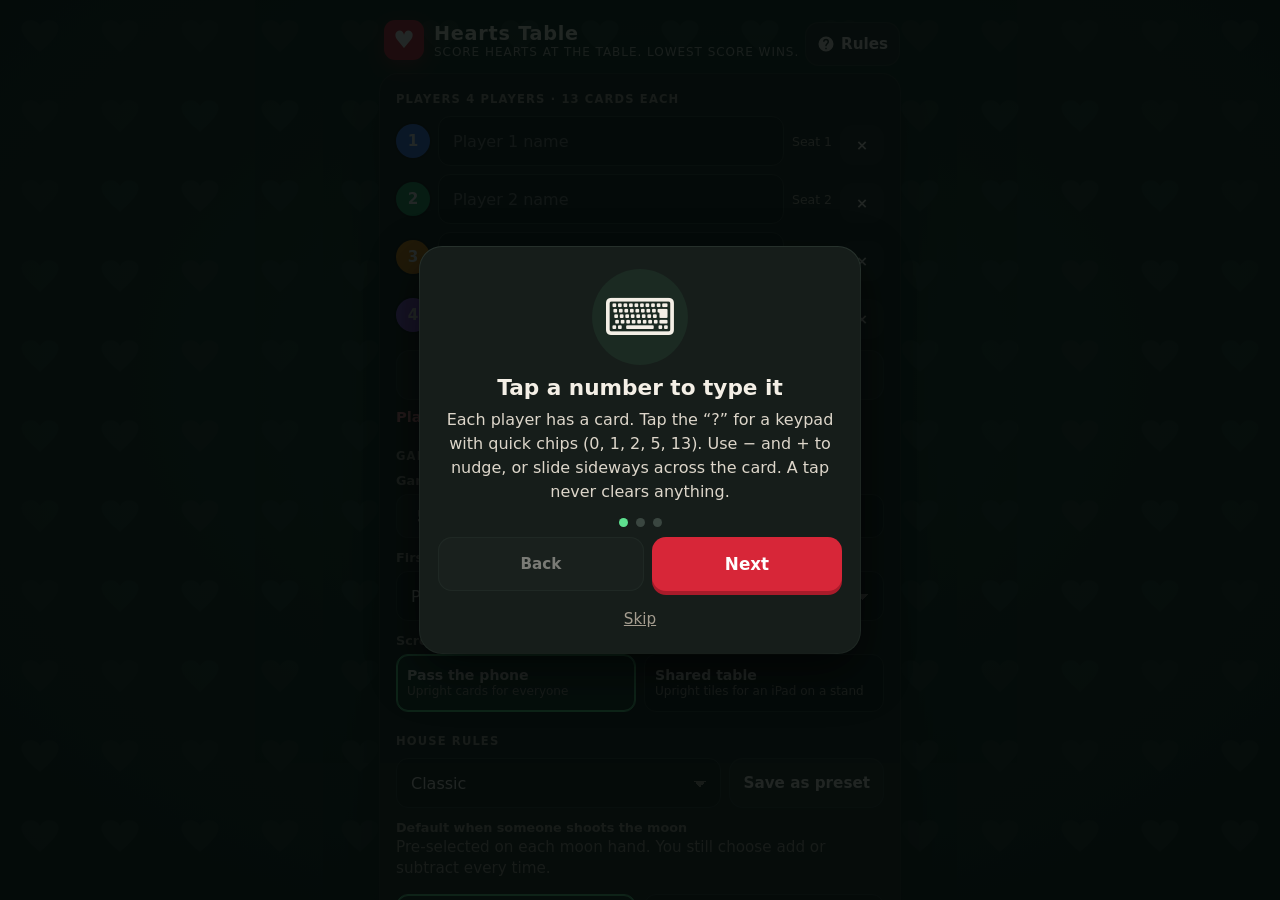
==== commit 59c7c208: "Score every moon as 26, including Spot Hearts. The per-hand moon prompt and the stored scores used t" ====
--- a/publish/index.html
+++ b/publish/index.html
@@ -451,7 +451,6 @@
 .chips > button[aria-pressed="true"] { background: #143425; box-shadow: inset 0 0 0 2px var(--ok); }
 .custom-target { flex: 1; min-width: 110px; }
 .custom-target input { min-height: 44px; }
-.moon-note { margin: -2px 0 8px; }
 .preset-row { display: grid; grid-template-columns: 1fr auto; gap: 8px; margin: 6px 0 12px; }
 .preset-row .ghost { min-height: 50px; padding: 0 14px; width: auto; }
 .rule-toggles { display: grid; gap: 8px; margin: 10px 0 12px; }
@@ -515,10 +514,7 @@
 .c-ok { background: #1a4d33 !important; color: #c9ffdc !important; box-shadow: inset 0 0 0 2px var(--ok) !important; }
 .c-q[aria-pressed="true"], .c-j[aria-pressed="true"] { background: #dfe7ff !important; color: #111a33 !important; }
 .c-j[aria-pressed="true"] { background: #ffd9a0 !important; color: #3a2405 !important; }
-.c-entry { grid-area: entry; display: grid; grid-template-columns: 48px minmax(0, 1fr) 48px; grid-template-rows: minmax(44px, 1fr) 24px; gap: 2px 6px; height: auto; min-height: 70px; }
-.c-entry > .step:first-child { grid-column: 1; grid-row: 1; }
-.c-entry > .c-val { grid-column: 2; grid-row: 1; }
-.c-entry > .step:nth-child(3) { grid-column: 3; grid-row: 1; }
+.c-entry { grid-area: entry; display: grid; grid-template-columns: 48px minmax(0, 1fr) 48px; gap: 6px; height: clamp(48px, 7.4vh, 70px); }
 .step { border-radius: 14px; background: var(--card2); color: var(--text); font-size: 1.6rem; font-weight: 800; box-shadow: inset 0 0 0 1px var(--edge); min-height: 44px; }
 .step:disabled { opacity: .35; }
 .c-val { border-radius: 14px; background: #f4efe6; color: #1c1916; font-size: clamp(1.6rem, 4.4vh, 2.6rem); font-weight: 900; font-variant-numeric: tabular-nums; min-height: 44px; }
@@ -529,31 +525,16 @@
 @keyframes pop { 50% { transform: scale(1.12); } }
 .card.locked .c-entry { opacity: .45; }
 .card.dragging { box-shadow: inset 4px 0 0 var(--pc), 0 0 0 3px #f3e2a8; }
-/* Score slider. The drag overlay used to be only a fill bar (.cd-scale) with
-   overflow:hidden and no thumb, so nothing moved under the finger. The old
-   jog-dial rules are still in the first stylesheet, but the markup that drew
-   that control left with the seat panels. A native range input also loses its
-   track and thumb on iOS Safari once an ancestor sets touch-action:none.
-   This thumb is a real element, positioned on each pointer move. */
-.c-slider { grid-column: 1 / -1; grid-row: 2; position: relative; display: flex; align-items: center; height: 24px; padding: 0 14px; touch-action: none; cursor: pointer; }
-.c-slider.off { opacity: .45; }
-.c-slider:focus-visible { outline: 3px solid #f3e2a8; outline-offset: 2px; }
-.cs-track, .cd-track { position: relative; flex: 1; height: 10px; border-radius: 99px; background: #3d4d46; box-shadow: inset 0 1px 2px rgba(0,0,0,.45); }
-.cs-fill, .cd-track > i { display: block; height: 100%; width: 0; border-radius: 99px; background: linear-gradient(90deg, #5ee08f, #e9c45a); pointer-events: none; }
-.cs-thumb, .cd-thumb {
-  position: absolute; top: 50%; left: 0; width: 22px; height: 22px; border-radius: 50%;
-  background: #fffdf7; border: 3px solid #1c1916; box-shadow: 0 1px 5px rgba(0,0,0,.55), 0 0 0 2px #e9c45a;
-  transform: translate(-50%, -50%); pointer-events: none;
-}
-/* The hit target is the whole row, so the thumb can stay small enough not to cover the track. */
-.c-slider::before { content: ""; position: absolute; left: 0; right: 0; top: -2px; bottom: -4px; }
-.c-drag { position: absolute; inset: 0; background: rgba(10,18,16,.95); display: flex; flex-direction: column; align-items: center; justify-content: center; gap: 8px; padding: 10px; pointer-events: none; border-radius: 18px; }
+.c-drag { position: absolute; z-index: 6; left: 0; right: 0; top: 0; bottom: 0; width: 100%; height: 100%; margin: 0;
+  grid-column: 1 / -1; grid-row: 1 / -1;
+  background: rgba(10,18,16,.96); display: flex; flex-direction: column; align-items: center; justify-content: center; gap: 6px; padding: 12px 10px; pointer-events: none; border-radius: 18px; touch-action: none; }
 .c-drag[hidden] { display: none; }
-.cd-num { font-size: clamp(56px, 12vh, 120px); font-weight: 900; line-height: 1; color: #fff; font-variant-numeric: tabular-nums; }
-.cd-slider { width: 90%; height: 36px; display: flex; align-items: center; }
-.cd-track { height: 12px; background: #2c3832; }
-.cd-thumb { width: 30px; height: 30px; }
-.cd-range { width: 90%; display: flex; justify-content: space-between; font-size: .8rem; color: var(--dim); font-weight: 700; }
+.cd-num { font-size: clamp(40px, 9vh, 96px); font-weight: 900; line-height: 1; color: #fff; font-variant-numeric: tabular-nums; }
+.cd-slider { position: relative; width: min(92%, 440px); height: 44px; touch-action: none; }
+.cd-track { position: absolute; left: 17px; right: 17px; top: 50%; height: 14px; margin-top: -7px; border-radius: 99px; background: #efe6d4; box-shadow: inset 0 1px 2px rgba(0,0,0,.35), 0 0 0 1px rgba(255,255,255,.45); overflow: hidden; }
+.cd-track i { display: block; height: 14px; width: 0; background: linear-gradient(90deg, #5ee08f, #e9c45a); border-radius: 99px; }
+.cd-thumb { position: absolute; left: 0; top: 50%; width: 34px; height: 34px; border-radius: 50%; background: #fffdf7; box-shadow: 0 2px 8px rgba(0,0,0,.55), 0 0 0 3px #1c1916, 0 0 0 6px #e9c45a; transform: translate3d(17px,-50%,0); }
+.cd-range { width: min(92%, 440px); display: flex; justify-content: space-between; font-size: .85rem; color: #f4efe6; font-weight: 700; }
 .cd-moon { opacity: 0; width: 90%; font-size: .8rem; color: #e5dcff; text-align: center; transition: opacity .15s; }
 .cd-moon.on { opacity: 1; }
 .cd-moon .bar { height: 6px; background: #2b2350; border-radius: 99px; overflow: hidden; margin-top: 4px; }
@@ -586,20 +567,35 @@
 .bar-btn svg { width: 22px; height: 22px; fill: currentColor; }
 .bar-btn:disabled { opacity: .4; }
 
-/* shared table (rotated, 4 players) */
-.lay-table { padding: 0; max-width: none; }
-.tbl { position: absolute; inset: 0; display: grid; gap: 8px; padding: 8px;
-  grid-template-columns: minmax(0, 26vmin) minmax(0, 1fr) minmax(0, 26vmin); grid-template-rows: minmax(0, 25vh) minmax(0, 1fr) minmax(0, 25vh); }
-.tq { position: relative; min-width: 0; min-height: 0; }
-.tq.q-top { grid-column: 1 / 4; grid-row: 1; }
-.tq.q-bottom { grid-column: 1 / 4; grid-row: 3; }
-.tq.q-left { grid-column: 1; grid-row: 2; }
-.tq.q-right { grid-column: 3; grid-row: 2; }
-.seat { position: absolute; left: 50%; top: 50%; transform: translate(-50%, -50%) rotate(var(--rot)); }
-.seat .card { width: 100%; height: 100%; }
-.hubx { grid-column: 2; grid-row: 2; min-width: 0; min-height: 0; display: flex; flex-direction: column; justify-content: center; gap: 6px; overflow: hidden; }
-.lay-table .g-title { font-size: 1rem; }
-.lay-table .bar-btn { min-height: 46px; font-size: .66rem; }
+/* shared table: iPad standing on one side, every tile upright */
+.lay-table { padding: calc(8px + var(--safe-t)) 12px calc(6px + var(--safe-b)); max-width: 1600px; }
+.lay-table .cards { grid-auto-rows: minmax(0, 1fr); align-content: stretch; gap: 10px; }
+.lay-table.n3 .cards { grid-template-columns: 1fr; }
+.lay-table.n4 .cards, .lay-table.n5 .cards, .lay-table.n6 .cards { grid-template-columns: 1fr 1fr; }
+.lay-table.n5 .cards .card:last-child { grid-column: 1 / -1; }
+@media (orientation: landscape) {
+  .lay-table.n3 .cards { grid-template-columns: repeat(3, minmax(0, 1fr)); }
+  .lay-table.n4 .cards { grid-template-columns: repeat(4, minmax(0, 1fr)); }
+  .lay-table.n5 .cards { grid-template-columns: repeat(6, minmax(0, 1fr)); }
+  .lay-table.n5 .cards .card { grid-column: span 2; }
+  .lay-table.n5 .cards .card:nth-child(4) { grid-column: 2 / span 2; }
+  .lay-table.n5 .cards .card:nth-child(5) { grid-column: 4 / span 2; }
+  .lay-table.n6 .cards { grid-template-columns: repeat(3, minmax(0, 1fr)); }
+  .lay-table.n6 .cards .card:last-child { grid-column: auto; }
+}
+.lay-table .c-name { font-size: clamp(1.05rem, 2.6vh, 1.7rem); }
+.lay-table .c-total b { font-size: clamp(36px, 8vh, 112px); }
+.lay-table.n5 .c-total b, .lay-table.n6 .c-total b { font-size: clamp(32px, 6.2vh, 84px); }
+.lay-table .c-pass, .lay-table .c-tl, .lay-table .c-after { font-size: clamp(.78rem, 1.8vh, 1rem); }
+.lay-table .c-entry { height: clamp(52px, 7vh, 84px); grid-template-columns: minmax(48px, 72px) minmax(48px, 1fr) minmax(48px, 72px); }
+.lay-table .step, .lay-table .c-val { min-height: 56px; font-size: clamp(1.4rem, 3vh, 2.2rem); }
+.lay-table .c-acts button { min-height: 48px; min-width: 52px; font-size: 1rem; }
+.lay-table .g-title { font-size: clamp(1.05rem, 2.4vh, 1.45rem); }
+.lay-table .bar-btn { min-height: 52px; font-size: .8rem; }
+.lay-table .moon-main, .lay-table .primary.save { min-height: 58px; }
+.lay-table .cd-num { font-size: clamp(48px, 12vh, 140px); }
+.moon-choice { grid-template-columns: 1fr; margin: 8px 0 12px; }
+.moon-choice button { min-height: 58px; font-size: 1rem; }
 
 /* keypad */
 .keypad-back { position: fixed; inset: 0; z-index: 118; background: rgba(0,0,0,.55); display: flex; align-items: flex-end; justify-content: center; padding: 10px 10px calc(10px + var(--safe-b)); }
@@ -639,7 +635,6 @@
 .moon-preview td:first-child { display: flex; align-items: center; gap: 8px; }
 .moon-preview .avatar { width: 24px; height: 24px; font-size: .8rem; }
 .moon-preview td.d { color: #e5dcff; font-weight: 800; }
-.seg.moon-choice { grid-template-columns: 1fr; margin: 8px 0 10px; }
 .jack-pick > button { min-width: 0; }
 
 /* toast with action */
@@ -763,12 +758,7 @@
 .game.n5 .c-pass, .game.n6 .c-pass { font-size: .74rem; }
 .game.n5 .card, .game.n6 .card { padding: 8px; gap: 2px 6px; }
 .game.n5 .c-total b, .game.n6 .c-total b { font-size: clamp(28px, 4.4vh, 52px); }
-.game.n5 .c-entry, .game.n6 .c-entry { min-height: 68px; height: auto; grid-template-columns: 44px minmax(0, 1fr) 44px; grid-template-rows: minmax(44px, 1fr) 22px; }
-.game.n5 .c-slider, .game.n6 .c-slider { height: 22px; padding: 0 12px; }
-.game.n3 .c-entry { grid-template-rows: 44px 18px; min-height: 0; gap: 0 6px; }
-.game.n3 .c-slider { height: 18px; }
-.game.n3 .cs-thumb { width: 20px; height: 20px; }
-.game.n3 .c-val { min-height: 44px; }
+.game.n5 .c-entry, .game.n6 .c-entry { height: clamp(44px, 6vh, 60px); grid-template-columns: 44px minmax(0, 1fr) 44px; }
 .game.n5 .c-acts button, .game.n6 .c-acts button { min-width: 44px; padding: 0 6px; }
 
 /* print (History → Print / PDF) */
@@ -828,14 +818,14 @@
       <div class="field-label">Screen</div>
       <div class="seg" role="group" aria-label="Screen layout">
         <button type="button" id="layout-phone" aria-pressed="true">Pass the phone<small>Upright cards for everyone</small></button>
-        <button type="button" id="layout-table" aria-pressed="false">Shared table<small>Lies flat, each side faces a player (4 players)</small></button>
+        <button type="button" id="layout-table" aria-pressed="false">Shared table<small>Upright tiles for an iPad on a stand</small></button>
       </div>
 
       <div class="kicker sp">House rules</div>
       <div class="preset-row"><select id="preset-select" aria-label="House rules preset"></select><button type="button" class="ghost" id="save-preset">Save as preset</button></div>
       <div class="field-label">Default when someone shoots the moon</div>
-      <p class="muted small moon-note">This only pre-selects the choice. Every moon asks again, for that hand only.</p>
-      <div class="seg" role="group" aria-label="Moon scoring">
+      <p class="lede">Pre-selected on each moon hand. You still choose add or subtract every time.</p>
+      <div class="seg" role="group" aria-label="Default moon scoring">
         <button type="button" id="mode-add" aria-pressed="true">+26 to everyone else<small>Shooter scores 0</small></button>
         <button type="button" id="mode-sub" aria-pressed="false">−26 to the shooter<small>Others score 0; can go below 0</small></button>
       </div>
@@ -1663,9 +1653,9 @@
       passMode: ["classic", "nohold", "none"].indexOf(r.passMode) !== -1 ? r.passMode : "classic"
     };
   }
+  var MOON_POINTS = 26; // a moon is always 26, even when Spot Hearts makes the hand worth 117
   function rulesSummary(r) {
-    var t = pointsTotal(r);
-    var bits = [r.moonMode === "subtract" ? "Moon default −" + t + " to shooter" : "Moon default +" + t + " to others"];
+    var bits = ["Moon each hand, default " + (r.moonMode === "subtract" ? "−" + MOON_POINTS + " to shooter" : "+" + MOON_POINTS + " to others")];
     if (r.spot) bits.push("Spot hearts");
     if (r.jack) bits.push("J♦ −10");
     if (r.passMode === "nohold") bits.push("No hold hands");
@@ -1770,36 +1760,6 @@
   }
   function blankEntry(n) { var p = []; while (p.length < n) p.push(null); return { pts: p, queen: null, jack: null }; }
 
-  // Which way a moon hand was scored. Old saves omit moonMode; a negative
-  // shooter score, after putting a J♦ −10 back, means the shooter was subtracted.
-  function inferMoonMode(r) {
-    if (!r || !isInt(r.moon) || !Array.isArray(r.scores)) return null;
-    var adj = isInt(r.jack) && r.jack === r.moon ? 10 : 0;
-    var base = (isInt(r.scores[r.moon]) ? r.scores[r.moon] : 0) + adj;
-    return base < 0 ? "subtract" : "add";
-  }
-  function moonModeOf(r) {
-    if (!r || !isInt(r.moon)) return null;
-    if (r.moonMode === "subtract" || r.moonMode === "add") return r.moonMode;
-    return inferMoonMode(r);
-  }
-  function moonPoints(r) {
-    var mode = moonModeOf(r);
-    if (!mode) return 0;
-    if (mode === "subtract") return Math.abs((r.scores[r.moon] || 0) + (r.jack === r.moon ? 10 : 0));
-    var best = 0, i, v;
-    for (i = 0; i < r.scores.length; i++) {
-      if (i === r.moon || (r.out && r.out[i])) continue;
-      v = r.scores[i] + (r.jack === i ? 10 : 0);
-      if (v > best) best = v;
-    }
-    return best;
-  }
-  function moonChoiceLabel(r) {
-    var n = moonPoints(r);
-    return moonModeOf(r) === "subtract" ? "−" + n + " to the shooter" : "+" + n + " to everyone else";
-  }
-
   // Turn a complete entry into a stored hand.
   function makeHand(entry, st) {
     var hs = handStatus(entry, st);
@@ -1809,7 +1769,7 @@
     var scores = pts.slice();
     var jack = st.rules.jack ? entry.jack : null;
     if (isInt(jack)) scores[jack] -= 10;
-    return withOut({ scores: scores, pts: pts, moon: null, moonMode: null, pass: passFor(st.rounds.length, active.length, st.rules.passMode),
+    return withOut({ scores: scores, pts: pts, moon: null, pass: passFor(st.rounds.length, active.length, st.rules.passMode),
       dealer: currentDealer(st), queen: hs.queen, jack: isInt(jack) ? jack : null }, st);
   }
   // Remember who sat out, so editing an old hand later uses the same players.
@@ -1817,10 +1777,8 @@
     if (st.out && st.out.some(Boolean)) h.out = st.out.map(Boolean);
     return h;
   }
-  // moonMode overrides the game default for this hand only. The default still
-  // applies when a hand doesn't pass one (older callers, and the pre-selected choice).
   function makeMoonHand(shooter, st, jack, handIndex, dealer, pass, moonMode) {
-    var n = st.players.length, active = activeSeats(st), total = pointsTotal(st.rules);
+    var n = st.players.length, active = activeSeats(st), total = MOON_POINTS;
     var mode = moonMode === "subtract" || moonMode === "add" ? moonMode : (st.rules && st.rules.moonMode === "subtract" ? "subtract" : "add");
     var scores = range(n).map(function (s) {
       if (active.indexOf(s) === -1) return 0;
@@ -1833,6 +1791,40 @@
     return withOut({ scores: scores, pts: null, moon: shooter, moonMode: mode, pass: pass || passFor(k, active.length, st.rules.passMode),
       dealer: isInt(dealer) ? dealer : currentDealer(st), queen: shooter, jack: j }, st);
   }
+  // How many points the moon pile was, after undoing a J♦ −10 on the same hand.
+  function moonPoints(h) {
+    if (!h || !isInt(h.moon) || !h.scores) return 0;
+    var jackHere = isInt(h.jack), i, best, n;
+    if (h.moonMode === "subtract") {
+      n = -h.scores[h.moon];
+      if (jackHere && h.jack === h.moon) n -= 10;
+      return n;
+    }
+    best = 0;
+    for (i = 0; i < h.scores.length; i++) {
+      if (i === h.moon) continue;
+      n = h.scores[i] + (jackHere && h.jack === i ? 10 : 0);
+      if (n > best) best = n;
+    }
+    return best;
+  }
+  function moonPhrase(h) {
+    if (!h || !isInt(h.moon)) return "";
+    var n = moonPoints(h);
+    return h.moonMode === "subtract" ? "−" + n + " to the shooter" : "+" + n + " to everyone else";
+  }
+  // Scores are the source of truth for old saves that had one moon setting for the whole game.
+  function inferMoonMode(scores, shooter, fallback) {
+    if (!scores || !isInt(shooter) || shooter < 0 || shooter >= scores.length) {
+      return fallback === "subtract" || fallback === "add" ? fallback : null;
+    }
+    var self = scores[shooter], othersMax = -Infinity, i;
+    for (i = 0; i < scores.length; i++) if (i !== shooter && scores[i] > othersMax) othersMax = scores[i];
+    if (self <= -13 && othersMax <= 0) return "subtract";
+    if (othersMax >= 13) return "add";
+    if (fallback === "subtract" || fallback === "add") return fallback;
+    return null;
+  }
 
   /* ---------- totals, standings ---------- */
 
@@ -1878,7 +1870,7 @@
 
   function handRecap(r, players) {
     if (isInt(r.moon)) {
-      var s = players[r.moon] + " shot the moon (" + moonChoiceLabel(r) + ")";
+      var s = players[r.moon] + " shot the moon (" + moonPhrase(r) + ")";
       if (isInt(r.jack)) s += "; " + players[r.jack] + " took the J♦";
       return s;
     }
@@ -1923,7 +1915,7 @@
       (r.pts == null || (Array.isArray(r.pts) && r.pts.length === n && r.pts.every(isInt)));
   }
   // Fill fields older saves didn't have (pts, dealer, queen).
-  function upgradeHand(r, k, n, firstDealer) {
+  function upgradeHand(r, k, n, firstDealer, legacyMoon) {
     var h = { scores: r.scores.slice(), moon: isInt(r.moon) ? r.moon : null, pass: r.pass,
       pts: Array.isArray(r.pts) ? r.pts.slice() : (isInt(r.moon) ? null : r.scores.slice()),
       dealer: isInt(r.dealer) && r.dealer >= 0 && r.dealer < n ? r.dealer : mod((firstDealer || 0) + k, n),
@@ -1933,9 +1925,11 @@
       if (h.moon !== null) h.queen = h.moon;
       else if (h.pts) { var c = h.pts.map(function (p, i) { return p >= 13 ? i : -1; }).filter(function (i) { return i >= 0; }); if (c.length === 1) h.queen = c[0]; }
     }
-    // Scores are the record. Infer the choice so a save from before per-hand
-    // moons still shows the way that hand was actually scored.
-    h.moonMode = inferMoonMode(h);
+    if (h.moon !== null) {
+      var explicit = r.moonMode === "add" || r.moonMode === "subtract" ? r.moonMode : null;
+      var fromScores = inferMoonMode(h.scores, h.moon, null);
+      h.moonMode = fromScores || explicit || (legacyMoon === "subtract" ? "subtract" : "add");
+    }
     return h;
   }
   // Accepts v1 (localStorage era), v2 (4 players) and v3 states.
@@ -1946,7 +1940,8 @@
       ? p.players.map(function (x, i) { return normName(x, "Player " + (i + 1)); }) : ["Player 1", "Player 2", "Player 3", "Player 4"];
     var n = players.length;
     var fd = isInt(p.firstDealer) ? mod(p.firstDealer, n) : 0;
-    var rounds = (Array.isArray(p.rounds) ? p.rounds : []).filter(function (r) { return validHand(r, n); }).map(function (r, k) { return upgradeHand(r, k, n, fd); });
+    var legacyMoon = (p.rules && p.rules.moonMode) || p.moonMode;
+    var rounds = (Array.isArray(p.rounds) ? p.rounds : []).filter(function (r) { return validHand(r, n); }).map(function (r, k) { return upgradeHand(r, k, n, fd, legacyMoon); });
     var st = {
       version: 3, id: typeof p.id === "string" && p.id ? p.id.slice(0, 80) : makeId(t), started: !!p.started,
       startedAt: isInt(p.startedAt) ? p.startedAt : t, players: players,
@@ -1970,7 +1965,7 @@
       players: st.players.slice(), colors: st.colors.slice(), out: st.out.slice(), target: st.target, rules: clone(st.rules),
       moonMode: st.rules.moonMode, firstDealer: st.firstDealer, rounds: clone(st.rounds), totals: tots,
       winners: w, winnerNames: w.map(function (i) { return st.players[i]; }),
-      moons: st.rounds.map(function (r, k) { return isInt(r.moon) ? { round: k, player: r.moon, name: st.players[r.moon] } : null; }).filter(Boolean),
+      moons: st.rounds.map(function (r, k) { return isInt(r.moon) ? { round: k, player: r.moon, name: st.players[r.moon], moonMode: r.moonMode === "subtract" ? "subtract" : "add" } : null; }).filter(Boolean),
       hands: st.rounds.length
     };
   }
@@ -2063,7 +2058,7 @@
 
   function csvCell(v) { var s = v == null ? "" : String(v); return /[",\n]/.test(s) ? '"' + s.replace(/"/g, '""') + '"' : s; }
   function toCsv(games) {
-    var rows = [["game_id", "finished_at", "target", "rules", "hand", "player", "seat", "points", "score", "running_total", "rank_after", "dealer", "pass", "moon", "queen", "jack", "final_total", "winner", "moon_mode"]];
+    var rows = [["game_id", "finished_at", "target", "rules", "hand", "player", "seat", "points", "score", "running_total", "rank_after", "dealer", "pass", "moon", "queen", "jack", "final_total", "winner", "moon_choice"]];
     (games || []).forEach(function (g) {
       var n = g.players.length, run = runningTotals(g.rounds, n), act = range(n).filter(function (i) { return !(g.out && g.out[i]); });
       var rulesTxt = rulesSummary(sanitizeRules(g.rules, g.moonMode));
@@ -2071,7 +2066,8 @@
         var rk = ranks(run[k], act);
         g.players.forEach(function (p, i) {
           rows.push([g.id, new Date(g.finishedAt).toISOString(), g.target, rulesTxt, k + 1, p, i + 1, r.pts ? r.pts[i] : "", r.scores[i], run[k][i], rk[i] || "",
-            g.players[r.dealer] || "", r.pass, r.moon === i ? "yes" : "", r.queen === i ? "yes" : "", r.jack === i ? "yes" : "", g.totals[i], (g.winners || []).indexOf(i) !== -1 ? "yes" : "", isInt(r.moon) ? (moonModeOf(r) || "") : ""]);
+            g.players[r.dealer] || "", r.pass, r.moon === i ? "yes" : "", r.queen === i ? "yes" : "", r.jack === i ? "yes" : "", g.totals[i], (g.winners || []).indexOf(i) !== -1 ? "yes" : "",
+            isInt(r.moon) ? (r.moonMode === "subtract" ? "subtract" : "add") : ""]);
         });
       });
     });
@@ -2117,10 +2113,9 @@
 
   return {
     COLORS: COLORS, MIN_PLAYERS: MIN_PLAYERS, MAX_PLAYERS: MAX_PLAYERS, PASS_LABEL: PASS_LABEL,
-    isInt: isInt, defaultRules: defaultRules, sanitizeRules: sanitizeRules, rulesSummary: rulesSummary, pointsTotal: pointsTotal, cardsInfo: cardsInfo,
+    isInt: isInt, defaultRules: defaultRules, sanitizeRules: sanitizeRules, rulesSummary: rulesSummary, pointsTotal: pointsTotal, MOON_POINTS: MOON_POINTS, cardsInfo: cardsInfo,
     activeSeats: activeSeats, passCycle: passCycle, passFor: passFor, passTarget: passTarget, nextDealer: nextDealer, currentDealer: currentDealer,
-    entryBounds: entryBounds, queenCandidates: queenCandidates, handStatus: handStatus, blankEntry: blankEntry, makeHand: makeHand, makeMoonHand: makeMoonHand,
-    moonModeOf: moonModeOf, moonChoiceLabel: moonChoiceLabel,
+    entryBounds: entryBounds, queenCandidates: queenCandidates, handStatus: handStatus, blankEntry: blankEntry, makeHand: makeHand, makeMoonHand: makeMoonHand, moonPhrase: moonPhrase,
     totals: totals, runningTotals: runningTotals, leaders: leaders, losers: losers, ranks: ranks, isOver: isOver, winners: winners, handRecap: handRecap,
     makeId: makeId, normName: normName, nameKey: nameKey, isPlaceholder: isPlaceholder, newGame: newGame, validHand: validHand, sanitizeState: sanitizeState,
     buildRecord: buildRecord, validRecord: validRecord, normalizeRecord: normalizeRecord, parseBackup: parseBackup, mergeGames: mergeGames, updateRoster: updateRoster,
@@ -3121,10 +3116,6 @@
 /* Hearts Table v5 app, part 1: state, storage, migration, feedback, small UI helpers. */
 var L = window.HeartsLogic, R = window.HeartsRules, M = window.HeartsMoon, DB = window.HeartsDB;
 var LEGACY_KEYS = { state: "hearts-scorekeeper-v1", draft: "hearts-draft-v1", bag: "hearts-moon-bag-v1" };
-var TABLE_SEATS = [ // shared-table mode, 4 players: bottom, left, top, right (clockwise)
-  { pos: "bottom", rot: 0, label: "Bottom" }, { pos: "left", rot: 90, label: "Left" },
-  { pos: "top", rot: 180, label: "Top" }, { pos: "right", rot: 270, label: "Right" }
-];
 var SEAT_WORD = ["Seat 1", "Seat 2", "Seat 3", "Seat 4", "Seat 5", "Seat 6"];
 var PHONE_TUNE = { unit: 22, maxGain: 2.2 };   // pass-the-phone slide: 22 px per point, gentle acceleration
 var TABLE_TUNE = null;                         // shared table keeps the original feel
@@ -3399,17 +3390,18 @@
 }
 
 /* ---- 10-table.js ---- */
-/* Part 2: the game screen. Pass-the-phone (upright, default) and shared-table (rotated, 4 players) layouts. */
+/* Part 2: the game screen. Pass-the-phone (default) and shared-table (upright tiles for a stand). */
 var built = { key: "", mode: "phone" };
 var drags = {};        // pointerId -> drag
 var dragBySeat = {};   // seat -> drag
 var keypadSeat = null, keypadBuf = "", keypadFresh = true;
 
 function layoutMode() {
-  if (!state) return "phone";
-  return settings.layout === "table" && state.players.length === 4 && R.activeSeats(state).length === 4 ? "table" : "phone";
-}
-function seatRot(i) { return layoutMode() === "table" ? TABLE_SEATS[i].rot : 0; }
+  if (!state || settings.layout !== "table") return "phone";
+  var n = R.activeSeats(state).length;
+  return n >= 3 && n <= 6 ? "table" : "phone";
+}
+function seatRot() { return 0; }
 
 // Everything about the hand being entered (or edited).
 function ctx() {
@@ -3440,9 +3432,6 @@
       '<button type="button" class="step" id="cminus-' + i + '" aria-label="' + esc(state.players[i]) + ' minus 1">−</button>' +
       '<button type="button" class="c-val unknown" id="cval-' + i + '" aria-label="' + esc(state.players[i]) + ' points this hand">?</button>' +
       '<button type="button" class="step" id="cplus-' + i + '" aria-label="' + esc(state.players[i]) + ' plus 1">+</button>' +
-      '<div class="c-slider" id="cslider-' + i + '" data-seat="' + i + '" role="slider" tabindex="0" aria-orientation="horizontal" aria-valuemin="0" aria-valuemax="26" aria-valuenow="0" aria-label="' + esc(state.players[i]) + ' score slider">' +
-        '<div class="cs-track" id="cstrack-' + i + '"><i class="cs-fill" id="csfill-' + i + '"></i><span class="cs-thumb" id="csthumb-' + i + '"></span></div>' +
-      '</div>' +
     '</div>' +
     '<div class="c-acts">' +
       '<button type="button" class="c-ok" id="cok-' + i + '" hidden></button>' +
@@ -3451,7 +3440,8 @@
       '<button type="button" class="c-moon" id="cmoon-' + i + '" hidden>🌙 Moon</button>' +
     '</div>' +
     '<div class="c-drag" id="cdrag-' + i + '" hidden><div class="cd-num" id="cdnum-' + i + '">0</div>' +
-      '<div class="cd-slider"><div class="cd-track"><i id="cdbar-' + i + '"></i><span class="cd-thumb" id="cdthumb-' + i + '"></span></div></div>' +
+      '<div class="cd-slider" id="cdslider-' + i + '" role="slider" aria-valuemin="0" aria-valuemax="26" aria-valuenow="0" aria-label="' + esc(state.players[i]) + ' score">' +
+        '<div class="cd-track"><i id="cdbar-' + i + '"></i></div><span class="cd-thumb" id="cdthumb-' + i + '"></span></div>' +
       '<div class="cd-range"><span id="cdmin-' + i + '">0</span><span id="cdcap-' + i + '"></span><span id="cdmax-' + i + '">26</span></div>' +
       '<div class="cd-moon" id="cdmoon-' + i + '"><span>🌙 keep pushing to shoot the moon</span><div class="bar"><i></i></div></div></div>' +
   '</div>';
@@ -3489,13 +3479,7 @@
   built = { key: key, mode: mode };
   var g = $("game");
   g.className = "game lay-" + mode + " n" + act.length;
-  if (mode === "table") {
-    g.innerHTML = '<div class="tbl">' + TABLE_SEATS.map(function (s, i) {
-      return '<div class="tq q-' + s.pos + '"><div class="seat" id="seat-' + i + '" style="--rot:' + s.rot + 'deg">' + cardHtml(i) + "</div></div>";
-    }).join("") + '<div class="hubx">' + controlsHtml() + entryHtml() + barHtml() + "</div></div>";
-  } else {
-    g.innerHTML = controlsHtml() + '<section class="cards" id="cards">' + act.map(cardHtml).join("") + "</section>" + entryHtml() + barHtml();
-  }
+  g.innerHTML = controlsHtml() + '<section class="cards" id="cards">' + act.map(cardHtml).join("") + "</section>" + entryHtml() + barHtml();
   act.forEach(wireCard);
   $("save-btn").addEventListener("click", trySave);
   $("moon-btn").addEventListener("click", function () { askMoon(null); });
@@ -3508,20 +3492,9 @@
   $("edit-cancel").addEventListener("click", cancelEdit);
   $("g-over-results").addEventListener("click", function () { showWinnerScreen(true); });
   $("g-over-new").addEventListener("click", askNewGame);
-  sizeSeats();
-}
-
-function sizeSeats() {
-  if (built.mode !== "table") return;
-  TABLE_SEATS.forEach(function (s, i) {
-    var seat = $("seat-" + i);
-    if (!seat) return;
-    var r = seat.parentNode.getBoundingClientRect();
-    var swap = s.rot === 90 || s.rot === 270;
-    seat.style.width = (swap ? r.height : r.width) + "px";
-    seat.style.height = (swap ? r.width : r.height) + "px";
-  });
-}
+}
+
+function sizeSeats() { /* stand layout sizes itself with the grid */ }
 
 function wireCard(i) {
   var card = $("card-" + i);
@@ -3539,12 +3512,6 @@
   $("cq-" + i).addEventListener("click", function () { if (locked()) return; entry.queen = entry.queen === i ? null : i; persist(); paintAll(); buzz(8); });
   if ($("cj-" + i)) $("cj-" + i).addEventListener("click", function () { if (locked()) return; entry.jack = entry.jack === i ? null : i; persist(); paintAll(); buzz(8); });
   $("cmoon-" + i).addEventListener("click", function () { askMoon(i); });
-  var sl = $("cslider-" + i);
-  sl.addEventListener("pointerdown", onSliderDown, { passive: false });
-  sl.addEventListener("pointermove", onSliderMove, { passive: false });
-  sl.addEventListener("pointerup", onSliderUp);
-  sl.addEventListener("pointercancel", onSliderCancel);
-  sl.addEventListener("lostpointercapture", onSliderCancel);
 }
 
 /* ---------- entry operations ---------- */
@@ -3651,15 +3618,12 @@
     after.textContent = c.editing ? "after hand " + (c.index + 1) : (ev !== null && !lk ? "→ " + (base[i] + ev) : "");
     var tgt = R.passTarget(i, c.pass, c.active);
     $("cpass-" + i).textContent = c.pass === "hold" ? "No pass this hand" : (tgt === null ? "" : "Pass 3 " + c.pass + " → " + state.players[tgt]);
+    var val = $("cval-" + i);
+    val.classList.toggle("unknown", v === null && !sug);
+    val.classList.toggle("sug", v === null && !!sug);
+    val.textContent = v !== null ? String(v) : (sug ? String(hs.suggestion.value) : "?");
+    val.setAttribute("aria-label", state.players[i] + ": " + (v !== null ? v + " points" : sug ? "suggested " + hs.suggestion.value + ", not confirmed" : "not set") + ". Tap to type.");
     var b = R.entryBounds(entry.pts, i, c.active, total);
-    var val = $("cval-" + i);
-    if (!sliderDragFor(i)) {
-      val.classList.toggle("unknown", v === null && !sug);
-      val.classList.toggle("sug", v === null && !!sug);
-      val.textContent = v !== null ? String(v) : (sug ? String(hs.suggestion.value) : "?");
-      paintSlider(i, isInt(v) ? v : 0, b.max);
-    }
-    val.setAttribute("aria-label", state.players[i] + ": " + (v !== null ? v + " points" : sug ? "suggested " + hs.suggestion.value + ", not confirmed" : "not set") + ". Tap to type.");
     $("cminus-" + i).disabled = lk || v === null && !sug || (v !== null && v <= 0);
     $("cplus-" + i).disabled = lk || (isInt(v) ? v >= b.max : b.max <= 0);
     var ok = $("cok-" + i);
@@ -3685,7 +3649,7 @@
   $("g-target").textContent = "Game to " + state.target;
   paintClock();
   $("edit-banner").hidden = !c.editing;
-  if (c.editing) $("edit-text").textContent = "Editing hand " + (c.index + 1) + " · totals shown as of that hand";
+  if (c.editing) $("edit-text").textContent = "Editing hand " + (c.index + 1) + " · totals shown as of that hand" + (c.hand && c.hand.moon !== null ? " · " + R.moonPhrase(c.hand) : "");
 
   // meter + status
   var pct = Math.max(0, Math.min(100, hs.sum / total * 100));
@@ -3757,7 +3721,7 @@
 var SLIDE_START = 10;
 function onDown(e, i) {
   if (moonBusy || locked()) return;
-  if (e.target.closest && (e.target.closest(".c-slider") || (e.target.closest("button") && !e.target.closest(".c-val")))) return;
+  if (e.target.closest && e.target.closest("button") && !e.target.closest(".c-val")) return;
   if (dragBySeat[i]) return;
   if (e.pointerType === "mouse" && e.button !== 0) return;
   e.preventDefault();
@@ -3800,11 +3764,25 @@
 }
 function paintDrag(d, b) {
   var i = d.seat, v = d.st.value, over = d.st.over || 0;
-  var pct = b.max ? v / b.max * 100 : 0;
+  var tune = built.mode === "table" ? TABLE_TUNE : PHONE_TUNE;
+  var unit = tune && tune.unit > 0 ? tune.unit : L.JOG_BASE_PX;
+  var shown = v + (d.st.accum || 0) / unit;
+  if (shown < b.min) shown = b.min;
+  if (shown > b.max) shown = b.max;
+  var pct = b.max > b.min ? (shown - b.min) / (b.max - b.min) * 100 : 0;
   $("cdnum-" + i).textContent = String(v);
-  $("cdbar-" + i).style.width = pct + "%";
-  $("cdthumb-" + i).style.left = pct + "%";
-  paintSlider(i, v, b.max);
+  var slider = $("cdslider-" + i);
+  if (slider) {
+    slider.setAttribute("aria-valuemax", String(b.max));
+    slider.setAttribute("aria-valuenow", String(v));
+    void slider.offsetWidth;
+    var track = slider.querySelector(".cd-track");
+    var inner = track ? track.clientWidth : 0;
+    $("cdbar-" + i).style.width = Math.round(inner * pct / 100) + "px";
+    // translate3d, not left: iOS Safari often waits until touchend to paint left/width.
+    var x = 17 + Math.max(0, (slider.clientWidth || 0) - 34) * pct / 100;
+    $("cdthumb-" + i).style.transform = "translate3d(" + x.toFixed(1) + "px,-50%,0)";
+  }
   $("cdmin-" + i).textContent = "0";
   $("cdmax-" + i).textContent = String(b.max);
   $("cdcap-" + i).textContent = v === b.max && b.max < handTotal() ? "the rest" : "";
@@ -3845,99 +3823,7 @@
   }
   if ($("cdrag-" + d.seat)) $("cdrag-" + d.seat).hidden = true;
 }
-function endAllDrags() {
-  Object.keys(drags).forEach(function (k) { endDrag(drags[k]); });
-  Object.keys(sliderDrags).forEach(function (k) {
-    var d = sliderDrags[k];
-    delete sliderDrags[k];
-    var sl = $("cslider-" + d.seat);
-    if (sl) { try { sl.releasePointerCapture(Number(k)); } catch (e) {} }
-  });
-}
-
-/* ---------- score slider (track + thumb) ---------- */
-var sliderDrags = {};
-function sliderDragFor(i) {
-  var k;
-  for (k in sliderDrags) if (sliderDrags[k].seat === i) return sliderDrags[k];
-  return null;
-}
-function paintSlider(i, value, max) {
-  var sl = $("cslider-" + i);
-  if (!sl) return;
-  var pct = max > 0 ? Math.max(0, Math.min(100, (value / max) * 100)) : 0;
-  var fill = $("csfill-" + i), thumb = $("csthumb-" + i);
-  if (fill) fill.style.width = pct + "%";
-  if (thumb) thumb.style.left = pct + "%";
-  sl.classList.toggle("off", !(max > 0));
-  sl.setAttribute("aria-valuemax", String(max));
-  sl.setAttribute("aria-valuenow", String(Math.round(value) || 0));
-  sl.setAttribute("aria-valuetext", max > 0 ? Math.round(value) + " of " + max : "no points left");
-  sl.setAttribute("aria-disabled", max > 0 && !locked() ? "false" : "true");
-}
-// Finger position along the track, in the player's own left-to-right axis
-// (shared-table seats are rotated). Returns 0..1.
-function sliderRatio(track, clientX, clientY, rot) {
-  var r = track.getBoundingClientRect();
-  var along = L.localDx(clientX - (r.left + r.width / 2), clientY - (r.top + r.height / 2), rot);
-  var w = track.offsetWidth || 1;
-  return Math.max(0, Math.min(1, (along + w / 2) / w));
-}
-function sliderValueAt(d, x, y) {
-  var track = $("cstrack-" + d.seat);
-  if (!track || !(d.max > 0)) return 0;
-  return Math.max(0, Math.min(d.max, Math.round(sliderRatio(track, x, y, seatRot(d.seat)) * d.max)));
-}
-function previewSlider(d, x, y) {
-  var v = sliderValueAt(d, x, y);
-  paintSlider(d.seat, v, d.max);
-  var val = $("cval-" + d.seat);
-  if (val) {
-    val.textContent = String(v);
-    val.classList.remove("unknown", "sug");
-  }
-  if (v !== d.last) { d.last = v; buzz(5); sfx("tick"); }
-  return v;
-}
-function onSliderDown(e) {
-  if (moonBusy || locked()) return;
-  if (e.pointerType === "mouse" && e.button !== 0) return;
-  var i = Number(e.currentTarget.getAttribute("data-seat"));
-  var b = boundsFor(i);
-  if (!(b.max > 0)) { toast("No points left for " + state.players[i] + "."); sfx("error"); return; }
-  e.preventDefault();
-  e.stopPropagation();
-  try { e.currentTarget.setPointerCapture(e.pointerId); } catch (err) {}
-  var d = { pid: e.pointerId, seat: i, from: entry.pts[i], max: b.max, last: null };
-  sliderDrags[e.pointerId] = d;
-  previewSlider(d, e.clientX, e.clientY);
-}
-function onSliderMove(e) {
-  var d = sliderDrags[e.pointerId];
-  if (!d) return;
-  e.preventDefault();
-  previewSlider(d, e.clientX, e.clientY);
-}
-function finishSlider(d, x, y, commit) {
-  if (!d || sliderDrags[d.pid] !== d) return;
-  delete sliderDrags[d.pid];
-  var sl = $("cslider-" + d.seat);
-  if (sl) { try { sl.releasePointerCapture(d.pid); } catch (e) {} }
-  if (!commit) { paintAll(); return; }
-  var v = sliderValueAt(d, x, y);
-  if (v === handTotal() && d.max === handTotal()) { paintAll(); askMoon(d.seat, true); return; }
-  if (v !== d.from) setPts(d.seat, v, true); else paintAll();
-}
-function onSliderUp(e) {
-  var d = sliderDrags[e.pointerId];
-  if (!d) return;
-  finishSlider(d, e.clientX, e.clientY, true);
-}
-function onSliderCancel(e) {
-  var d = sliderDrags[e.pointerId];
-  if (!d) return;
-  finishSlider(d, e.clientX, e.clientY, false);
-}
+function endAllDrags() { Object.keys(drags).forEach(function (k) { endDrag(drags[k]); }); }
 
 /* ---------- keypad ---------- */
 function openKeypad(i, firstDigit) {
@@ -4084,6 +3970,7 @@
 var pendingSheet = false;
 
 /* ---------- shooting the moon ---------- */
+var lastMoonMode = "add";
 function askMoon(seat, fromValue) {
   if (locked() || moonBusy || !state) return;
   var c = ctx();
@@ -4099,28 +3986,25 @@
     return;
   }
   var jack = state.rules.jack ? (isInt(entry.jack) ? entry.jack : null) : null;
-  // The game setting only pre-selects. Editing a moon hand starts on that hand's own choice.
   var mode = state.rules.moonMode === "subtract" ? "subtract" : "add";
-  if (c.editing && c.hand && c.hand.moon === seat) mode = R.moonModeOf(c.hand) || mode;
+  if (c.hand && c.hand.moon === seat && (c.hand.moonMode === "add" || c.hand.moonMode === "subtract")) mode = c.hand.moonMode;
+  var total = R.MOON_POINTS;
   var draw = function () {
     var hand = R.makeMoonHand(seat, c.st, jack, c.index, c.dealer, c.pass, mode);
     var n = state.players.length, run = R.runningTotals(state.rounds, n);
     var before = c.editing ? (c.index > 0 ? run[c.index - 1] : state.players.map(function () { return 0; })) : R.totals(state.rounds, n);
-    var total = handTotal();
     var rows = c.active.map(function (i) {
       return "<tr><td>" + avatar(state, i) + " " + esc(state.players[i]) + "</td><td>" + before[i] + '</td><td class="d">' + (hand.scores[i] >= 0 ? "+" : "") + hand.scores[i] + "</td><td><b>" + (before[i] + hand.scores[i]) + "</b></td></tr>";
     }).join("");
     var how = mode === "subtract" ? esc(state.players[seat]) + " gets −" + total + "; everyone else 0." : esc(state.players[seat]) + " scores 0; everyone else +" + total + ".";
-    var choice = '<div class="field-label">How should this hand be scored?</div>' +
-      '<div class="seg moon-choice" role="group" aria-label="Moon scoring for this hand">' +
-      '<button type="button" id="moon-add" aria-pressed="' + (mode === "add" ? "true" : "false") + '">+' + total + ' to everyone else<small>Shooter scores 0</small></button>' +
-      '<button type="button" id="moon-sub" aria-pressed="' + (mode === "subtract" ? "true" : "false") + '">−' + total + ' to the shooter<small>Others score 0; can go below 0</small></button>' +
-      "</div>";
     var jackHtml = state.rules.jack ? '<div class="field-label">Who took the J♦ (−10)?</div><div class="chips jack-pick">' + c.active.map(function (i) {
       return '<button type="button" data-j="' + i + '" aria-pressed="' + (jack === i ? "true" : "false") + '">' + esc(state.players[i]) + "</button>";
     }).join("") + "</div>" : "";
-    return "<p>" + (fromValue ? esc(state.players[seat]) + " took all " + total + " points. " : "") + "This choice is only for this hand. " + how + "</p>" +
-      choice +
+    var choice = '<div class="seg moon-choice" role="group" aria-label="How to score this moon">' +
+      '<button type="button" id="moon-add" aria-pressed="' + (mode === "add" ? "true" : "false") + '">+' + total + ' to everyone else<small>Shooter scores 0</small></button>' +
+      '<button type="button" id="moon-sub" aria-pressed="' + (mode === "subtract" ? "true" : "false") + '">−' + total + ' to the shooter<small>Others score 0</small></button></div>';
+    return "<p>" + (fromValue ? esc(state.players[seat]) + " took every point in the hand. " : "") +
+      "Choose for this hand only. A moon is " + total + " points. " + how + "</p>" + choice +
       '<table class="moon-preview"><thead><tr><th>Player</th><th>Now</th><th>Hand</th><th>New total</th></tr></thead><tbody>' + rows + "</tbody></table>" + jackHtml;
   };
   var confirm = function () {
@@ -4130,16 +4014,16 @@
   };
   openModal(state.players[seat] + " shot the moon?", draw(), [
     { label: fromValue ? "Cancel" : "Not a moon", className: "ghost", id: "moon-cancel", onClick: closeModal },
-    { label: "🌙 Shoot the moon", className: "primary", id: "moon-confirm", onClick: confirm }
+    { label: "🌙 Score this hand", className: "primary", id: "moon-confirm", onClick: confirm }
   ]);
-  faceModal(seatRot(seat));
+  faceModal(0);
   var wireMoon = function () {
+    $("modal-body").querySelectorAll("[data-j]").forEach(function (b) {
+      b.addEventListener("click", function () { jack = Number(b.getAttribute("data-j")); $("modal-body").innerHTML = draw(); wireMoon(); });
+    });
     var add = $("moon-add"), sub = $("moon-sub");
     if (add) add.addEventListener("click", function () { mode = "add"; $("modal-body").innerHTML = draw(); wireMoon(); });
     if (sub) sub.addEventListener("click", function () { mode = "subtract"; $("modal-body").innerHTML = draw(); wireMoon(); });
-    $("modal-body").querySelectorAll("[data-j]").forEach(function (b) {
-      b.addEventListener("click", function () { jack = Number(b.getAttribute("data-j")); $("modal-body").innerHTML = draw(); wireMoon(); });
-    });
   };
   wireMoon();
 }
@@ -4149,8 +4033,9 @@
   endAllDrags();
   var c = ctx();
   var hand = R.makeMoonHand(seat, c.st, jack, c.index, c.dealer, c.pass, mode);
+  lastMoonMode = hand.moonMode;
   moonBusy = true; // so the winner screen / scorecard waits for the animation
-  startMoonAnimation(seat, null, hand.moonMode);
+  startMoonAnimation(seat);
   commitHand(hand, c);
 }
 
@@ -4170,27 +4055,26 @@
   if (pendingWinner) { pendingWinner = false; pendingSheet = false; showWinnerScreen(); }
   else if (pendingSheet) { pendingSheet = false; openScorecard({ auto: true, hand: state.rounds.length - 1 }); }
 }
-function moonText(mode) {
-  var t = handTotal();
-  var m = mode === "subtract" || mode === "add" ? mode : (state && state.rules.moonMode === "subtract" ? "subtract" : "add");
-  return m === "subtract" ? "Minus " + t + " for the shooter" : "Everyone else takes " + t;
-}
-function playCalmMoon(name, mode) {
+function moonText() {
+  var t = R.MOON_POINTS;
+  return lastMoonMode === "subtract" ? "Minus " + t + " for the shooter" : "Everyone else takes " + t;
+}
+function playCalmMoon(name) {
   var stage = $("moon-stage");
   stage.hidden = false;
-  stage.innerHTML = '<div class="moon-sky calm"></div><div class="calm-moon"><span class="calm-badge">🌙</span><b>' + esc(name) + " shot the moon!</b><span>" + esc(moonText(mode)) + "</span><small>Tap to continue</small></div>";
+  stage.innerHTML = '<div class="moon-sky calm"></div><div class="calm-moon"><span class="calm-badge">🌙</span><b>' + esc(name) + " shot the moon!</b><span>" + esc(moonText()) + "</span><small>Tap to continue</small></div>";
   var t = setTimeout(moonDone, 2200);
   return { skip: function () { clearTimeout(t); moonDone(); } };
 }
 // The celebration is always upright (rot 0), whichever layout is in use.
-function startMoonAnimation(seat, forcedId, mode) {
+function startMoonAnimation(seat, forcedId) {
   var id = forcedId || pickVariant();
   moonBusy = true;
   moonStartedAt = Date.now();
   sfx("bang");
   buzz([20, 60, 120]);
   var name = state.players[seat];
-  if (calm() && !forcedId) { moonCtl = playCalmMoon(name, mode); return "calm"; }
+  if (calm() && !forcedId) { moonCtl = playCalmMoon(name); return "calm"; }
   moonCtl = M.play({ container: $("moon-stage"), name: name, rot: 0, variant: id, timeScale: window.__heartsTS || 1, onDone: moonDone });
   return id;
 }
@@ -4276,7 +4160,7 @@
 /* ---------- hands list ---------- */
 function handTags(h, st) {
   var t = [];
-  if (h.moon !== null) t.push('<span class="tag moon">☾ Shot the moon: ' + esc(st.players[h.moon]) + " · " + esc(R.moonChoiceLabel(h)) + "</span>");
+  if (h.moon !== null) t.push('<span class="tag moon">☾ Shot the moon: ' + esc(st.players[h.moon]) + " · " + esc(R.moonPhrase(h)) + "</span>");
   else if (isInt(h.queen)) t.push('<span class="tag q">♠Q ' + esc(st.players[h.queen]) + "</span>");
   if (isInt(h.jack)) t.push('<span class="tag j">J♦ ' + esc(st.players[h.jack]) + "</span>");
   return t.join("");
@@ -4352,7 +4236,7 @@
       var b = (h.moon === i ? '<em class="mt">☾</em>' : "") + (h.queen === i && h.moon === null ? '<em class="qb">♠Q</em>' : "") + (h.jack === i ? '<em class="jb">J♦</em>' : "");
       return "<td" + (h.moon === i ? ' class="shooter"' : "") + "><b>" + (h.scores[i] > 0 ? "+" : "") + h.scores[i] + "</b>" + b + "<small>" + run[k][i] + "</small></td>";
     }).join("") + '<td class="ps">' + esc(initialOf(st.players[h.dealer])) + " · " + esc(R.PASS_LABEL[h.pass].replace("Pass ", "")) +
-      (h.moon !== null ? '<br><span class="tag moon">☾ ' + esc(st.players[h.moon]) + " · " + esc(R.moonChoiceLabel(h)) + "</span>" : "") +
+      (h.moon !== null ? '<br><span class="tag moon">☾ ' + esc(st.players[h.moon]) + " · " + esc(R.moonPhrase(h)) + "</span>" : "") +
       (opts.readOnly ? "" : ' <button type="button" class="link small" data-edit="' + k + '" aria-label="Edit hand ' + (k + 1) + '">Edit</button>') + "</td></tr>";
   }).join("");
   if (!rows) rows = '<tr><td colspan="' + (n + 2) + '" class="muted">No hands yet</td></tr>';
@@ -4392,7 +4276,7 @@
 /* ---------- winner screen ---------- */
 function bestMoment(st) {
   var moons = st.rounds.map(function (h, k) { return h.moon !== null ? k : -1; }).filter(function (k) { return k >= 0; });
-  if (moons.length) { var k = moons[moons.length - 1]; return st.players[st.rounds[k].moon] + " shot the moon in hand " + (k + 1); }
+  if (moons.length) { var k = moons[moons.length - 1], h = st.rounds[k]; return st.players[h.moon] + " shot the moon in hand " + (k + 1) + " (" + R.moonPhrase(h) + ")"; }
   var act = R.activeSeats(st), best = null;
   act.forEach(function (i) {
     var clean = st.rounds.filter(function (h) { return h.scores[i] <= 0; }).length;
@@ -4614,7 +4498,10 @@
   body.innerHTML =
     '<div class="detail-head"><div class="dh-win"><svg class="ic"><use href="#ic-trophy"/></svg>' + esc(who) + "</div>" +
     '<div class="dh-meta">' + esc(fmtDate(g.finishedAt)) + " · " + plural(g.hands, "hand") + " · " + R.formatDuration(g.durationMs) + " · game to " + g.target + "</div>" +
-    (g.moons.length ? '<div class="dh-moons">☾ ' + g.moons.map(function (m) { return esc(m.name) + " (hand " + (m.round + 1) + ")"; }).join(", ") + "</div>" : "") + "</div>" +
+    (g.moons.length ? '<div class="dh-moons">☾ ' + g.moons.map(function (m) {
+      var how = m.moonMode === "subtract" ? "− to the shooter" : "+ to everyone else";
+      return esc(m.name) + " (hand " + (m.round + 1) + ", " + how + ")";
+    }).join(", ") + "</div>" : "") + "</div>" +
     scorecardHtml(st, { readOnly: true }) +
     '<div class="row-actions"><button type="button" class="primary" id="detail-rematch">Play again with these players</button><button type="button" class="ghost" id="detail-share">Share image</button></div>' +
     '<div class="row-actions"><button type="button" class="danger" id="detail-delete">Delete this game</button></div>';
@@ -4768,7 +4655,7 @@
     var dup = keys[i] && keys.indexOf(keys[i]) !== i;
     return '<div class="sp-row' + (dup ? " bad" : "") + '"><span class="avatar" style="--pc:' + R.COLORS[i] + '" aria-hidden="true">' + esc(p.trim() ? initialOf(p) : String(i + 1)) + "</span>" +
       '<input type="text" id="setup-p' + i + '" maxlength="20" autocomplete="off" autocapitalize="words" enterkeyhint="next" list="roster-list" placeholder="Player ' + (i + 1) + ' name" aria-label="Player ' + (i + 1) + ' name" value="' + esc(p) + '">' +
-      '<span class="sp-seat">' + esc(SEAT_WORD[i]) + (d.players.length === 4 && settings.layout === "table" ? " · " + TABLE_SEATS[i].label : "") + "</span>" +
+      '<span class="sp-seat">' + esc(SEAT_WORD[i]) + "</span>" +
       '<button type="button" class="ghost small sp-del" data-del="' + i + '" aria-label="Remove player ' + (i + 1) + '"' + (d.players.length <= 3 ? " disabled" : "") + ">×</button></div>";
   }).join("");
   $("player-count-note").textContent = d.players.length + " players · " + R.cardsInfo(d.players.length).each + " cards each" + (R.cardsInfo(d.players.length).removed ? ", remove " + R.cardsInfo(d.players.length).removed : "");
@@ -4791,7 +4678,7 @@
   $("setup-dealer").innerHTML = d.players.map(function (p, i) { return '<option value="' + i + '">' + esc(p.trim() || "Player " + (i + 1)) + "</option>"; }).join("");
   $("setup-dealer").value = String(d.firstDealer);
   // layout
-  var canTable = d.players.length === 4;
+  var canTable = d.players.length >= 3 && d.players.length <= 6;
   $("layout-phone").setAttribute("aria-pressed", settings.layout !== "table" || !canTable ? "true" : "false");
   $("layout-table").setAttribute("aria-pressed", settings.layout === "table" && canTable ? "true" : "false");
   $("layout-table").disabled = !canTable;
@@ -4802,9 +4689,9 @@
   $("preset-select").value = r.name;
   $("mode-add").setAttribute("aria-pressed", r.moonMode === "add" ? "true" : "false");
   $("mode-sub").setAttribute("aria-pressed", r.moonMode === "subtract" ? "true" : "false");
-  var tot = R.pointsTotal(r);
-  $("mode-add").firstChild.textContent = "+" + tot + " to everyone else";
-  $("mode-sub").firstChild.textContent = "−" + tot + " to the shooter";
+  var moonPts = R.MOON_POINTS;
+  $("mode-add").firstChild.textContent = "+" + moonPts + " to everyone else";
+  $("mode-sub").firstChild.textContent = "−" + moonPts + " to the shooter";
   $("rule-spot").setAttribute("aria-pressed", r.spot ? "true" : "false");
   $("rule-jack").setAttribute("aria-pressed", r.jack ? "true" : "false");
   $("rule-pass").value = r.passMode;
@@ -4953,7 +4840,7 @@
 }
 function showMenu() {
   openSheet("Menu", function (body) {
-    var canTable = state && state.players.length === 4 && R.activeSeats(state).length === 4;
+    var canTable = state && R.activeSeats(state).length >= 3 && R.activeSeats(state).length <= 6;
     body.innerHTML =
       '<div class="menu-group"><h3>Game</h3>' +
         menuItem("m-new", "New game", "Back to setup. Asks first if this game isn't finished.") +
@@ -4966,7 +4853,7 @@
         toggleRow("m-calm", "Less motion", "Small upright badge instead of the full-screen moon show; no confetti", settings.calm) +
         toggleRow("m-auto", "Show scorecard after each hand", "For 3 seconds, then back to the table", settings.autoSheet) +
         toggleRow("m-timer", "Game timer", "Clock and hands counter in the header", settings.timer) +
-        toggleRow("m-layout", "Shared table layout", canTable ? "Lay the device flat; each side faces its player (4 players)" : "Needs exactly 4 players in the game", settings.layout === "table" && canTable) +
+        toggleRow("m-layout", "Shared table layout", canTable ? "iPad on a stand: upright tiles, readable across the table" : "Needs 3 to 6 players still in the game", settings.layout === "table" && canTable) +
       "</div>" + menuItem("m-wake", "Keep the screen on", wakeSupported() ? "Status: " + (wake.status === "on" ? "on while this page is open" : "tap to turn on") : "Not supported here; see how to set Auto-Lock") + "</div>" +
       '<div class="menu-group"><h3>Data</h3>' +
         menuItem("m-history", "History and player stats", plural(gamesCount, "finished game") + " on this device. Profiles, head to head, CSV and JSON export.") +
@@ -5005,11 +4892,11 @@
   if (!state) return;
   openSheet("Players and seats", function (body) {
     var act = R.activeSeats(state), tots = R.totals(state.rounds, state.players.length), mode = layoutMode();
-    body.innerHTML = '<p class="muted small">Seats go clockwise in play order. ' + (mode === "table" ? "Shared table: seat 1 is the bottom edge." : "") + "</p>" +
+    body.innerHTML = '<p class="muted small">Seats go clockwise in play order.' + (mode === "table" ? " Shared table: every tile reads upright, for an iPad on a stand." : "") + "</p>" +
       state.players.map(function (p, i) {
         var out = state.out[i];
         return '<div class="pl-row' + (out ? " out" : "") + '">' + avatar(state, i) +
-          '<div class="pl-main"><b>' + esc(p) + "</b><span>" + esc(SEAT_WORD[i] + (mode === "table" ? " — " + TABLE_SEATS[i].label + " edge" : "")) + " · " + tots[i] + " points" + (out ? " · left the game" : "") + "</span>" +
+          '<div class="pl-main"><b>' + esc(p) + "</b><span>" + esc(SEAT_WORD[i]) + " · " + tots[i] + " points" + (out ? " · left the game" : "") + "</span>" +
           '<input type="text" maxlength="20" id="pl-name-' + i + '" aria-label="Rename ' + esc(p) + '" value="' + esc(p) + '"></div>' +
           (out ? '<button type="button" class="ghost small" data-back="' + i + '">Bring back</button>'
                : '<button type="button" class="danger small" data-remove="' + i + '"' + (act.length <= 3 ? " disabled title=\"Hearts needs at least 3 players\"" : "") + ">Remove</button>") + "</div>";
@@ -5068,9 +4955,9 @@
 
 /* ---------- help + first-run intro ---------- */
 var INTRO = [
-  { t: "Tap a number to type it", b: "Each player has a card. Tap the “?” for a keypad with quick chips (0, 1, 2, 5, 13). Drag the score slider, use − and +, or slide sideways across the card. A tap never clears anything." },
+  { t: "Tap a number to type it", b: "Each player has a card. Tap the “?” for a keypad with quick chips (0, 1, 2, 5, 13). Use − and + to nudge, or slide sideways across the card. A tap never clears anything." },
   { t: "The last player fills itself", b: "When everyone but one is set, the rest of the points go to the last player as a highlighted suggestion. Tap ✓ (or just Save). Save tells you exactly what's missing." },
-  { t: "Moon, undo, scorecard", b: "Shot the moon? Tap “🌙 Shoot the moon” and choose, for that hand only, whether everyone else takes the points or the shooter loses them. Undo, Redo, Scorecard, Hands, Help and Menu sit in the bar at the bottom. Everything saves on every tap." }
+  { t: "Moon, undo, scorecard", b: "Shot the moon? Tap “🌙 Shoot the moon”, then choose for that hand: add the points to everyone else, or take them off the shooter. Undo, Redo, Scorecard, Hands, Help and Menu sit in the bar at the bottom. Everything saves on every tap." }
 ];
 var introStep = 0, introDone = null;
 function showOnboarding(then) {
@@ -5101,7 +4988,7 @@
     body.innerHTML =
       '<div class="help-sec"><h3>Entering a hand</h3><ul>' +
         "<li><b>Tap</b> a player's number to type it on the keypad, or use a quick chip. Arrow keys and digits work on a keyboard.</li>" +
-        "<li><b>− / +</b> nudge by one. <b>Drag the score slider</b> (the track and thumb under the number), or slide sideways across the card. It snaps to whole points.</li>" +
+        "<li><b>− / +</b> nudge by one. <b>Slide</b> sideways across a card for big changes; a slider with a track and thumb follows your finger and snaps to whole points.</li>" +
         "<li><b>The rest:</b> when only one player is left, they get the remaining points automatically (shown highlighted). Tap ✓ to confirm, or just Save. The keypad also has an “N left” chip.</li>" +
         "<li><b>Save</b> needs exactly " + tot + " points. If it's greyed out it says why, e.g. “Dave still to set” or “3 points left to give out”.</li>" +
         "<li><b>Clear</b> lives in the keypad and always asks first; the toast offers Undo. The keypad's Undo steps back that player's last value.</li></ul></div>" +
@@ -5109,8 +4996,9 @@
         "<li>Each heart is 1 point" + (r.spot ? " (Spot Hearts: ♥2–♥10 face value, J 11, Q 12, K 13, A 14)" : "") + ", the Queen of Spades (♠Q) is 13: " + tot + " points a hand. Lowest total wins when anyone reaches the end score.</li>" +
         "<li>The ♠Q holder is spotted automatically when only one player has 13+; otherwise tap ♠Q? on the right card. It shows on the scorecard and in each hand's recap.</li>" +
         (r.jack ? "<li>J♦ (Omnibus): tap J♦ on whoever took it; they get −10.</li>" : "") +
-        "<li><b>Shooting the moon</b> (all " + tot + "): tap 🌙 Shoot the moon, or type " + tot + ", or slide past the end and keep pushing. Each hand asks: everyone else +" + tot + ", or −" + tot + " for the shooter" +
-          (r.moonMode === "subtract" ? " (this game starts on −" + tot + ")" : " (this game starts on +" + tot + ")") + ". The confirm shows the new totals first. Editing that hand lets you change the choice.</li></ul></div>" +
+        "<li><b>Shooting the moon</b> (every point in the hand): tap 🌙 Shoot the moon, or type " + tot + ", or slide past the end and keep pushing. Each hand asks: everyone else +26, or −26 for the shooter (totals can go below 0). " +
+          (r.spot ? "The moon is 26 even though this hand is worth " + tot + ". " : "The moon is always 26. ") +
+          "The house-rules setting only pre-selects that choice" + (r.moonMode === "subtract" ? " (this game starts on −26)." : " (this game starts on +26).") + " The confirm shows the new totals first. Editing the hand lets you change that choice.</li></ul></div>" +
       '<div class="help-sec"><h3>Passing and dealing</h3><ul><li>' + n + " players: " + R.passCycle(n, r.passMode).map(function (p) { return R.PASS_LABEL[p]; }).join(", ") + ", then repeat. Pass 3 cards. " +
         R.cardsInfo(n).each + " cards each" + (R.cardsInfo(n).removed ? " (remove " + R.cardsInfo(n).removed + ")" : "") + ".</li><li>The deal moves one seat clockwise each hand; the card shows who deals and whom you pass to.</li></ul></div>" +
       '<div class="help-sec"><h3>Fixing mistakes</h3><ul><li>Undo / Redo in the bottom bar step through whole hands and player changes.</li><li>Hands → Edit reopens any hand with the same controls and shows that hand\'s totals; later totals are recalculated.</li></ul></div>' +
